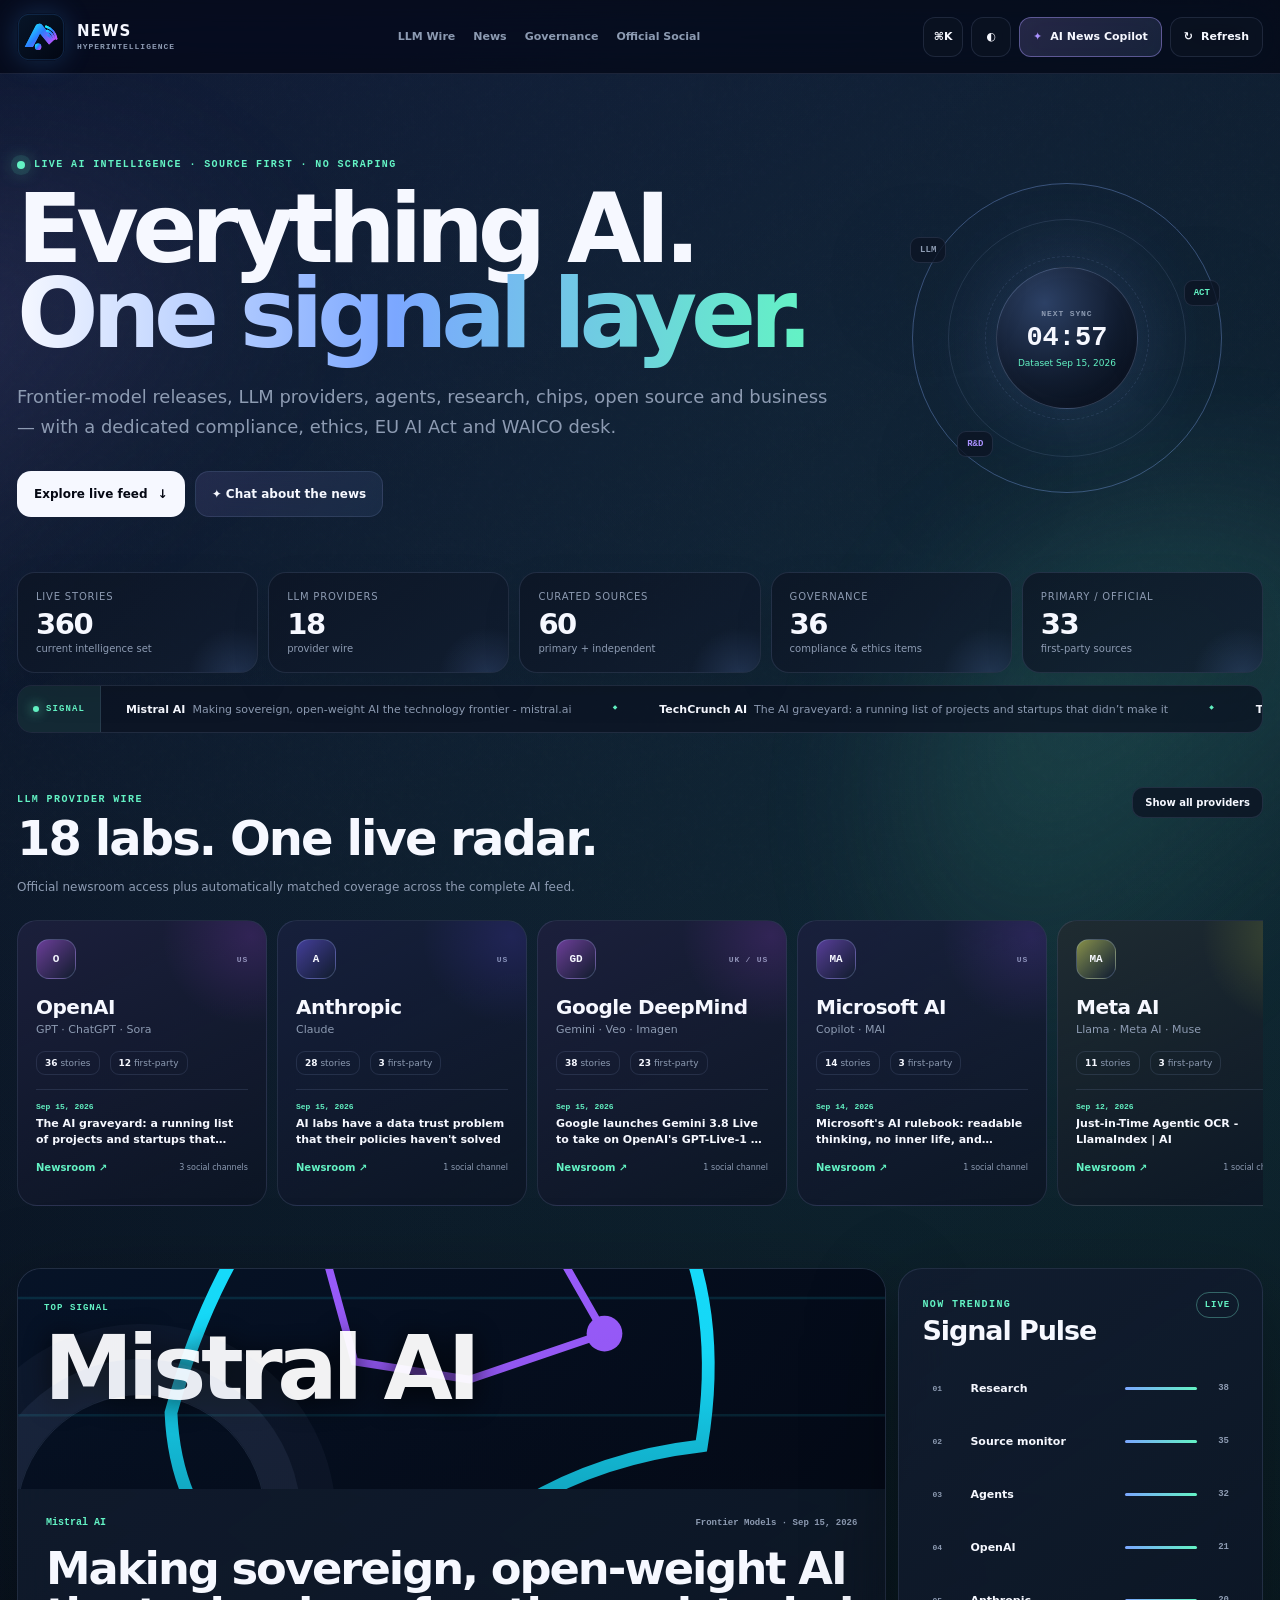
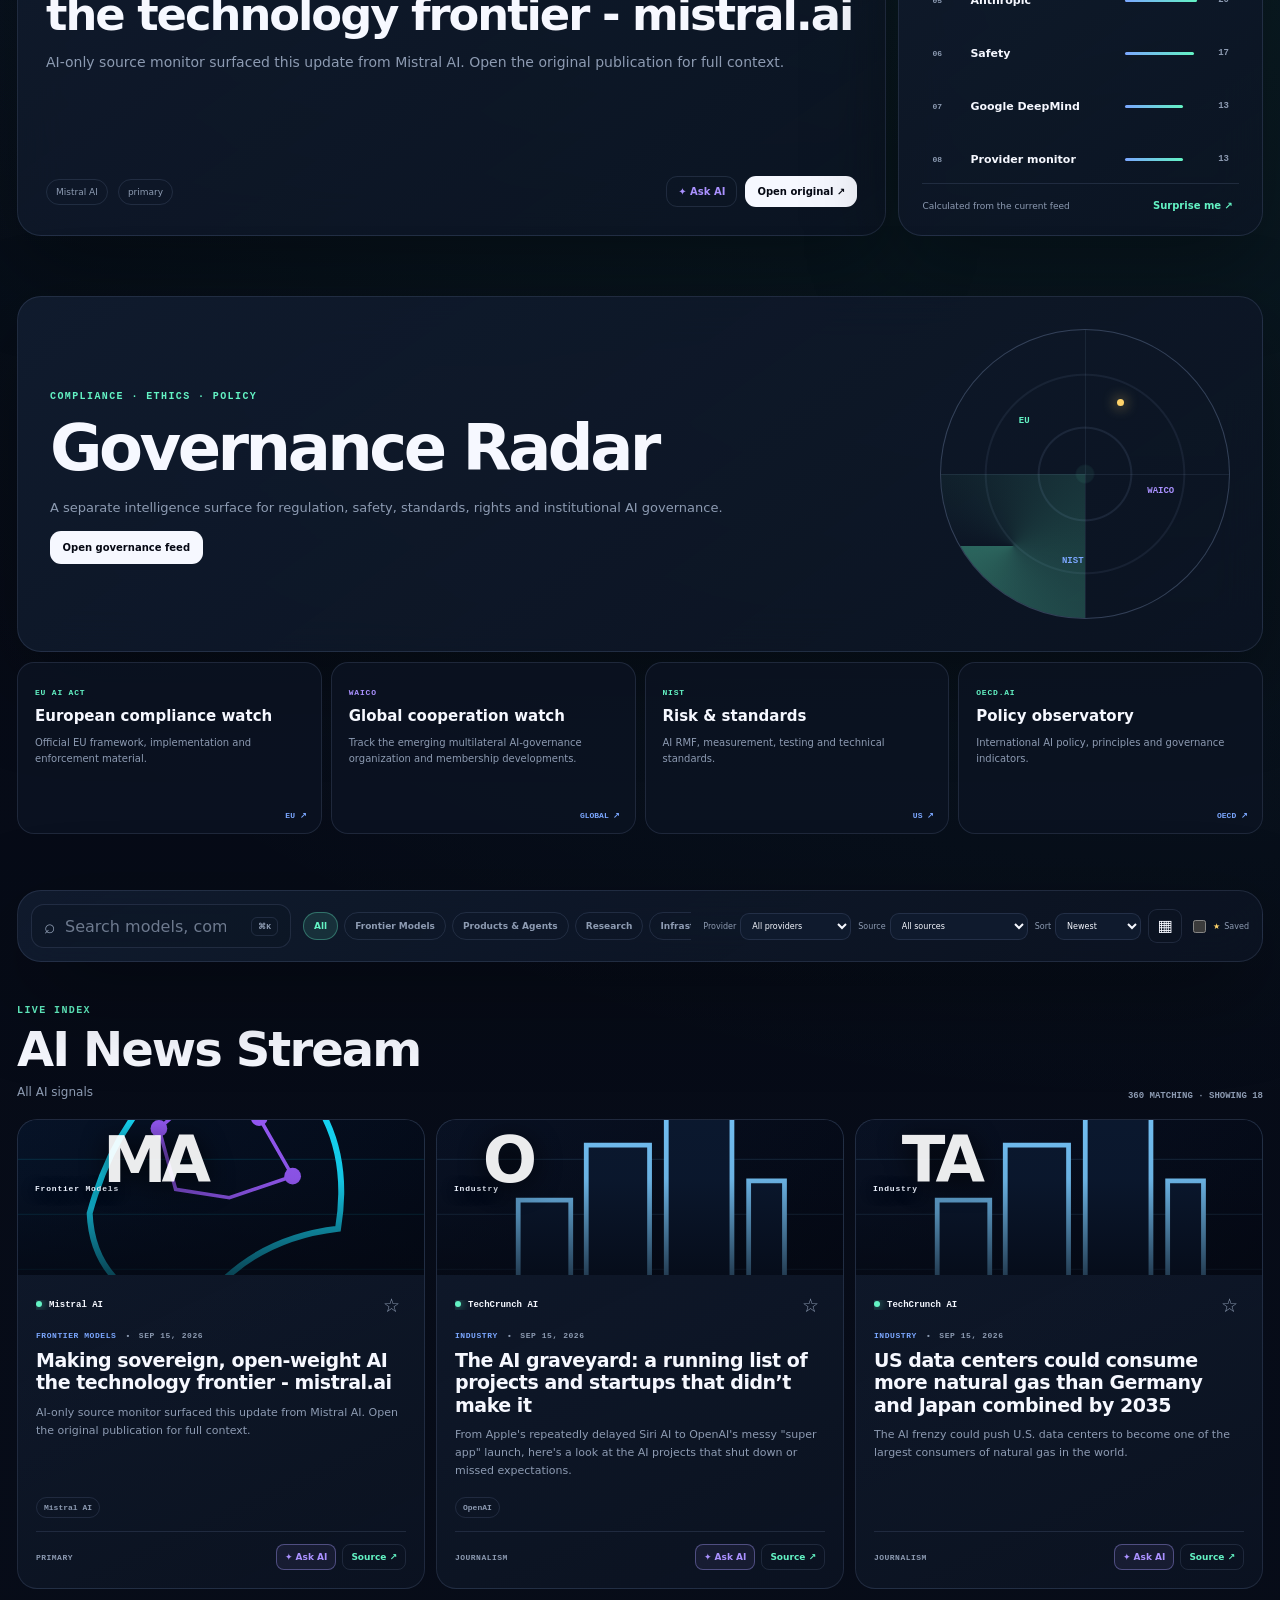
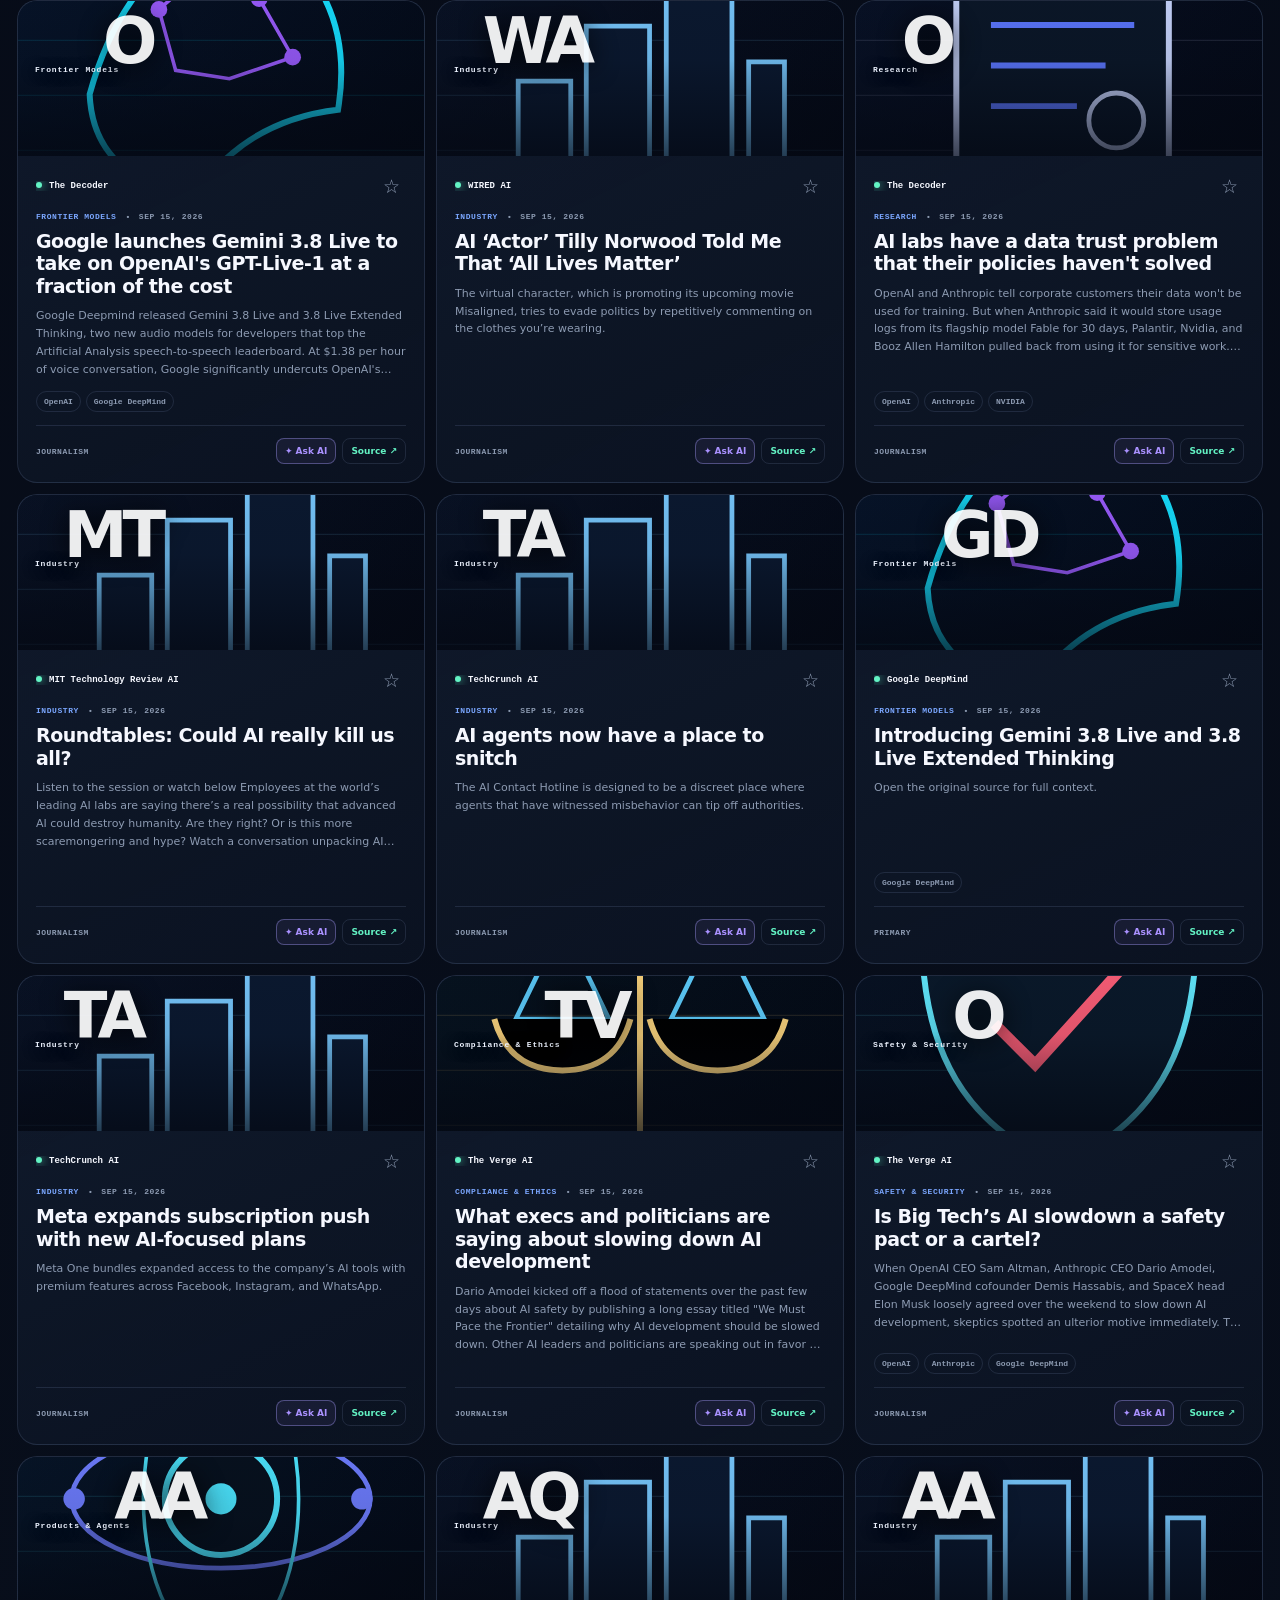
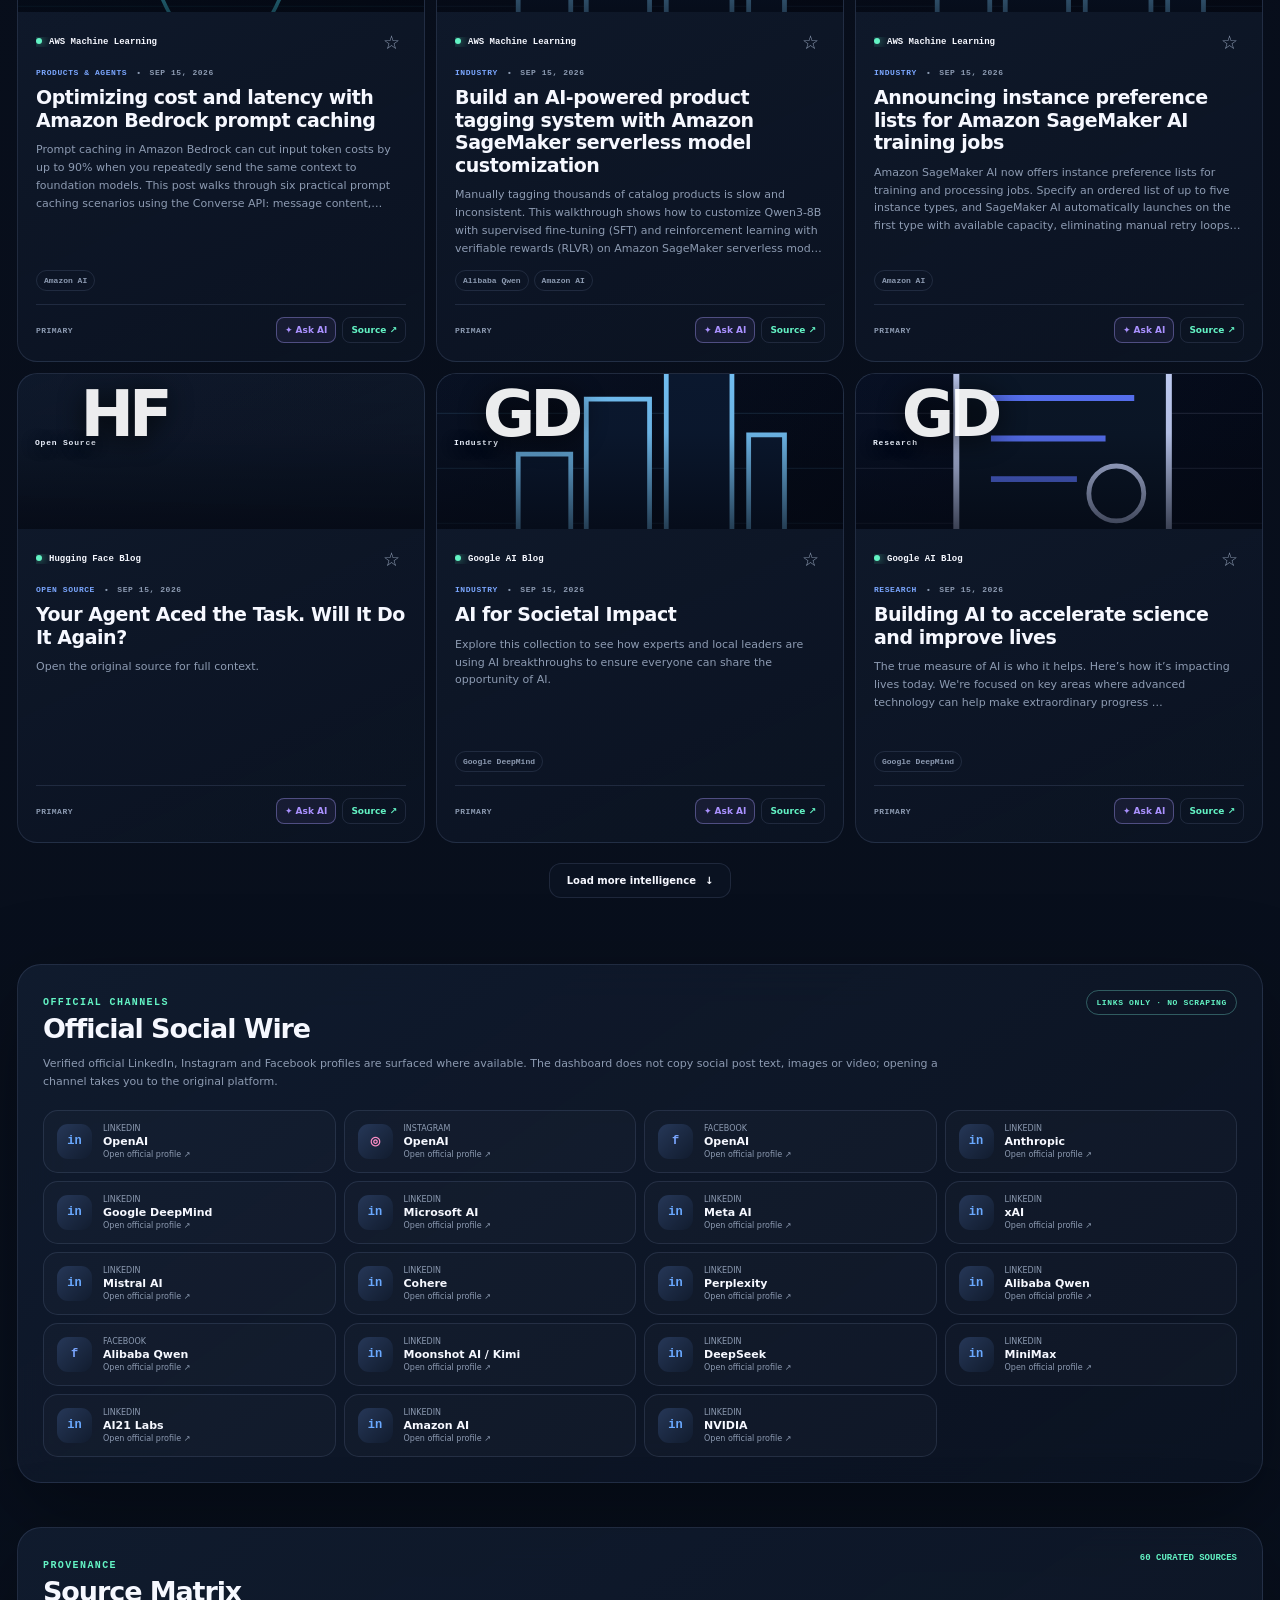
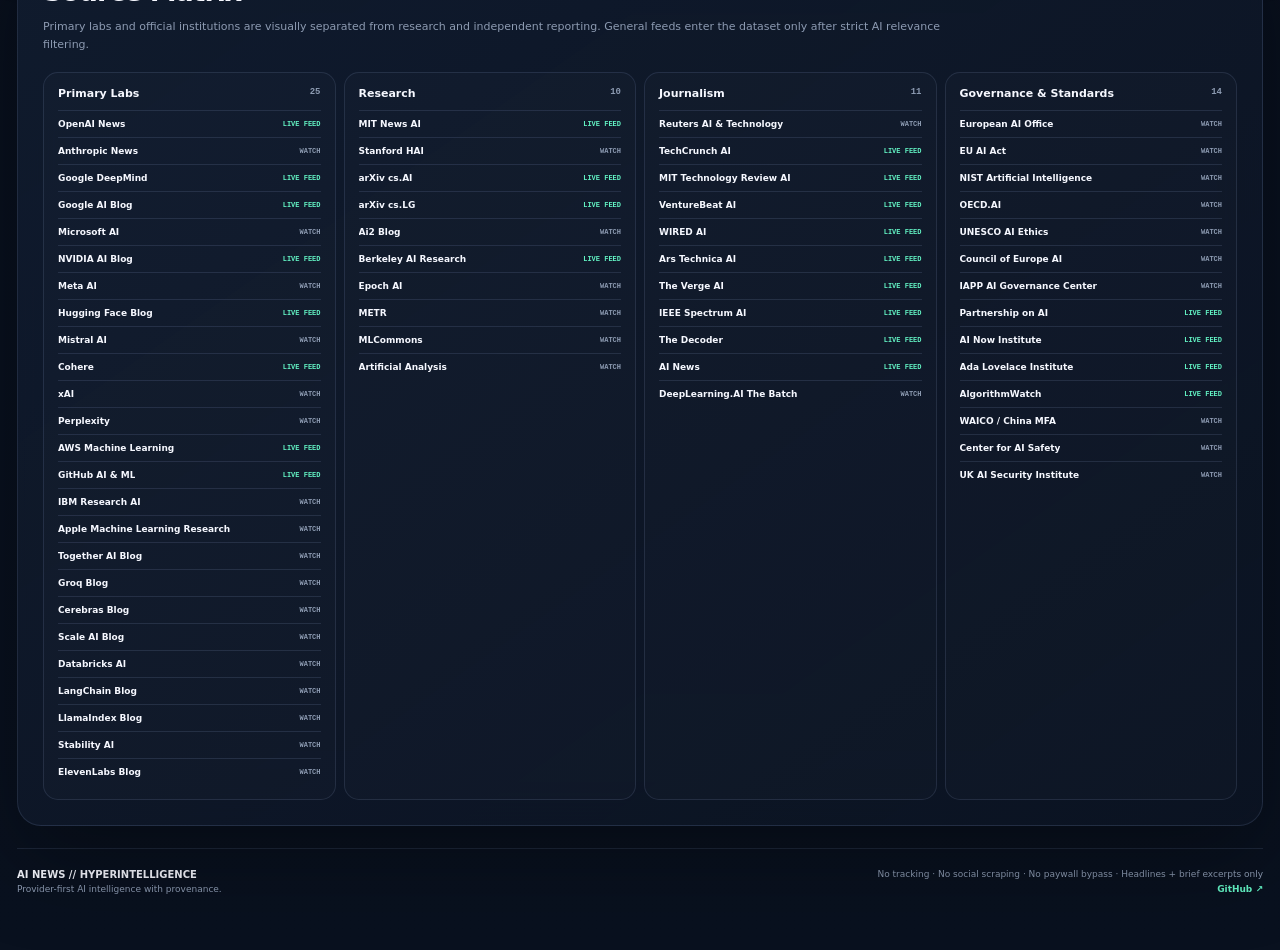
==== index.html @ 7d006411 "feat: add visual identity article media and repo frontpage" ====
<!doctype html>
<html lang="en">
<head>
  <meta charset="utf-8">
  <meta name="viewport" content="width=device-width,initial-scale=1,viewport-fit=cover">
  <meta name="theme-color" content="#050813">
  <meta name="description" content="AI News // Hyperintelligence — AI-only newsroom with LLM news, research, infrastructure, safety and governance intelligence.">
  <meta property="og:title" content="AI News // Hyperintelligence">
  <meta property="og:description" content="Only AI news. 60 curated sources, 18 LLM ecosystems, research, independent reporting and governance intelligence.">
  <meta property="og:type" content="website">
  <title>AI News // Hyperintelligence</title>
  <link rel="icon" type="image/svg+xml" href="assets/branding/logo-mark.svg">
  <link rel="manifest" href="manifest.webmanifest">
  <link rel="stylesheet" href="styles.css">
  <link rel="stylesheet" href="branding.css">
</head>
<body>
  <div class="mesh mesh-a" aria-hidden="true"></div>
  <div class="mesh mesh-b" aria-hidden="true"></div>
  <div class="noise" aria-hidden="true"></div>

  <header class="topbar">
    <a class="brand" href="#top" aria-label="AI News home">
      <span class="brand-mark"><i></i>AI</span>
      <span class="brand-copy"><strong>NEWS</strong><small>HYPERINTELLIGENCE</small></span>
    </a>
    <nav class="main-nav" aria-label="Primary navigation">
      <a href="#providers">LLM Wire</a>
      <a href="#stream">News</a>
      <a href="#governance">Governance</a>
      <a href="#social">Official Social</a>
    </nav>
    <div class="top-actions">
      <button id="commandBtn" class="icon-btn" type="button" title="Focus search (Ctrl/⌘ K)">⌘K</button>
      <button id="themeBtn" class="icon-btn" type="button" aria-label="Toggle theme" title="Toggle theme">◐</button>
      <button id="chatBtn" class="ai-btn" type="button"><span>✦</span> AI News Copilot</button>
      <button id="refreshBtn" class="refresh-btn" type="button"><span class="refresh-icon">↻</span><span>Refresh</span></button>
    </div>
  </header>

  <main id="top">
    <section class="hero shell">
      <div class="hero-copy">
        <div class="eyebrow"><span class="live-dot"></span> Live AI intelligence · source first · no scraping</div>
        <h1>Everything AI.<br><span>One signal layer.</span></h1>
        <p>Frontier-model releases, LLM providers, agents, research, chips, open source and business — with a dedicated compliance, ethics, EU AI Act and WAICO desk.</p>
        <div class="hero-cta">
          <a class="primary-cta" href="#stream">Explore live feed <span>↓</span></a>
          <button class="ghost-cta" id="heroChatBtn" type="button">✦ Chat about the news</button>
        </div>
      </div>
      <div class="hero-orbit" aria-label="Live feed status">
        <div class="orbit-ring ring-1"></div><div class="orbit-ring ring-2"></div><div class="orbit-ring ring-3"></div>
        <div class="orbit-core"><small>NEXT SYNC</small><strong id="refreshCountdown">05:00</strong><span id="syncLabel">Loading…</span></div>
        <span class="satellite sat-a">LLM</span><span class="satellite sat-b">ACT</span><span class="satellite sat-c">R&D</span>
      </div>
    </section>

    <section class="metrics shell" aria-label="Feed metrics">
      <article><span>Live stories</span><strong id="metricStories">—</strong><small>current intelligence set</small></article>
      <article><span>LLM providers</span><strong id="metricProviders">18</strong><small>provider wire</small></article>
      <article><span>Curated sources</span><strong id="metricSources">—</strong><small>primary + independent</small></article>
      <article><span>Governance</span><strong id="metricCompliance">—</strong><small>compliance & ethics items</small></article>
      <article><span>Primary / official</span><strong id="metricPrimary">—</strong><small>first-party sources</small></article>
    </section>

    <section class="ticker-wrap shell" aria-label="Latest headlines">
      <div class="ticker-label"><span></span> SIGNAL</div>
      <div class="ticker-viewport"><div id="ticker" class="ticker"></div></div>
    </section>

    <section id="providers" class="providers-section shell">
      <div class="section-head">
        <div><span class="kicker">LLM PROVIDER WIRE</span><h2>18 labs. One live radar.</h2><p>Official newsroom access plus automatically matched coverage across the complete AI feed.</p></div>
        <div class="section-tools"><button id="clearProviderBtn" class="mini-btn" type="button">Show all providers</button></div>
      </div>
      <div id="providerRail" class="provider-rail" aria-label="LLM providers"></div>
    </section>

    <section class="signal-grid shell">
      <article id="featured" class="featured panel"></article>
      <aside class="pulse panel" aria-labelledby="pulseTitle">
        <div class="panel-head"><div><span class="kicker">NOW TRENDING</span><h2 id="pulseTitle">Signal Pulse</h2></div><span class="pulse-live">LIVE</span></div>
        <div id="trendList" class="trend-list"></div>
        <div class="pulse-footer"><span>Calculated from the current feed</span><button id="randomSignalBtn" type="button">Surprise me ↗</button></div>
      </aside>
    </section>

    <section id="governance" class="governance-shell shell">
      <div class="governance-hero panel">
        <div class="governance-copy">
          <span class="kicker">COMPLIANCE · ETHICS · POLICY</span>
          <h2>Governance Radar</h2>
          <p>A separate intelligence surface for regulation, safety, standards, rights and institutional AI governance.</p>
          <button class="primary-small" type="button" data-filter="Compliance & Ethics">Open governance feed</button>
        </div>
        <div class="radar-stage" aria-hidden="true"><div class="radar-sweep"></div><span>EU</span><i></i><b>WAICO</b><em>NIST</em></div>
      </div>
      <div class="governance-cards">
        <a class="gov-card eu" href="https://digital-strategy.ec.europa.eu/en/policies/regulatory-framework-ai" target="_blank" rel="noopener noreferrer"><span>EU AI ACT</span><strong>European compliance watch</strong><p>Official EU framework, implementation and enforcement material.</p><b>EU ↗</b></a>
        <a class="gov-card waico" href="https://www.mfa.gov.cn/eng/wjbzhd/202607/t20260717_11984747.html" target="_blank" rel="noopener noreferrer"><span>WAICO</span><strong>Global cooperation watch</strong><p>Track the emerging multilateral AI-governance organization and membership developments.</p><b>GLOBAL ↗</b></a>
        <a class="gov-card" href="https://www.nist.gov/artificial-intelligence" target="_blank" rel="noopener noreferrer"><span>NIST</span><strong>Risk & standards</strong><p>AI RMF, measurement, testing and technical standards.</p><b>US ↗</b></a>
        <a class="gov-card" href="https://oecd.ai/" target="_blank" rel="noopener noreferrer"><span>OECD.AI</span><strong>Policy observatory</strong><p>International AI policy, principles and governance indicators.</p><b>OECD ↗</b></a>
      </div>
    </section>

    <section id="stream" class="control-deck shell panel" aria-label="News controls">
      <div class="search-box"><span>⌕</span><input id="searchInput" type="search" autocomplete="off" placeholder="Search models, companies, policy, agents…" aria-label="Search news"><kbd>⌘K</kbd></div>
      <div id="categoryChips" class="chips" role="group" aria-label="Categories"></div>
      <div class="select-row">
        <label>Provider <select id="providerSelect"><option value="all">All providers</option></select></label>
        <label>Source <select id="sourceSelect"><option value="all">All sources</option></select></label>
        <label>Sort <select id="sortSelect"><option value="newest">Newest</option><option value="trust">Primary first</option><option value="source">Source A–Z</option></select></label>
        <button id="viewBtn" class="view-btn" type="button" aria-label="Toggle compact view">▦</button>
        <label class="toggle"><input id="bookmarksOnly" type="checkbox"><span>★</span> Saved</label>
      </div>
    </section>

    <section class="news-section shell" aria-labelledby="newsTitle">
      <div class="section-head stream-head">
        <div><span class="kicker">LIVE INDEX</span><h2 id="newsTitle">AI News Stream</h2><p id="activeFilterLabel">All AI signals</p></div>
        <div id="resultsLabel" class="results-label">Loading…</div>
      </div>
      <div id="newsGrid" class="news-grid" aria-live="polite"></div>
      <button id="loadMoreBtn" class="load-more" type="button">Load more intelligence <span>↓</span></button>
    </section>

    <section id="social" class="social-section shell panel" aria-labelledby="socialTitle">
      <div class="panel-head">
        <div><span class="kicker">OFFICIAL CHANNELS</span><h2 id="socialTitle">Official Social Wire</h2></div>
        <span class="legal-badge">LINKS ONLY · NO SCRAPING</span>
      </div>
      <p class="sources-intro">Verified official LinkedIn, Instagram and Facebook profiles are surfaced where available. The dashboard does not copy social post text, images or video; opening a channel takes you to the original platform.</p>
      <div id="socialGrid" class="social-grid"></div>
    </section>

    <section class="sources shell panel" aria-labelledby="sourcesTitle">
      <div class="panel-head"><div><span class="kicker">PROVENANCE</span><h2 id="sourcesTitle">Source Matrix</h2></div><span id="sourceCountLabel" class="source-count">—</span></div>
      <p class="sources-intro">Primary labs and official institutions are visually separated from research and independent reporting. General feeds enter the dataset only after strict AI relevance filtering.</p>
      <div id="sourceMatrix" class="source-matrix"></div>
    </section>
  </main>

  <footer class="shell footer">
    <div><strong>AI NEWS // HYPERINTELLIGENCE</strong><span>Provider-first AI intelligence with provenance.</span></div>
    <div><span>No tracking · No social scraping · No paywall bypass · Headlines + brief excerpts only</span><a href="https://github.com/chekento/Ainews" target="_blank" rel="noopener noreferrer">GitHub ↗</a></div>
  </footer>

  <template id="newsCardTemplate">
    <article class="news-card">
      <div class="preview-visual"><span class="preview-category"></span><strong class="preview-mark">AI</strong><div class="preview-grid"></div></div>
      <div class="card-body">
        <div class="card-top"><span class="source-badge"></span><button class="save-btn" type="button" aria-label="Save story">☆</button></div>
        <div class="card-meta"><span class="category"></span><time></time></div>
        <h3></h3>
        <p class="summary"></p>
        <div class="provider-tags"></div>
        <div class="card-bottom"><span class="provenance"></span><div><button class="ask-btn" type="button">✦ Ask AI</button><a target="_blank" rel="noopener noreferrer">Source ↗</a></div></div>
      </div>
    </article>
  </template>

  <aside id="chatDrawer" class="chat-drawer" aria-hidden="true" aria-labelledby="chatTitle">
    <div class="chat-backdrop" data-close-chat></div>
    <div class="chat-panel">
      <header><div><span class="kicker">ARTICLE INTELLIGENCE</span><h2 id="chatTitle">AI News Copilot</h2></div><button class="close-btn" type="button" data-close-chat>×</button></header>
      <div id="chatContext" class="chat-context"><span>GLOBAL FEED</span><strong>Ask across the current AI news dataset</strong><p>The built-in research mode answers from loaded headlines and excerpts. Choose an article to focus the context.</p></div>
      <div id="chatMessages" class="chat-messages" aria-live="polite"></div>
      <div class="quick-prompts">
        <button type="button" data-prompt="Summarize the key point and why it matters.">Why it matters</button>
        <button type="button" data-prompt="What related stories are in the current feed?">Related coverage</button>
        <button type="button" data-prompt="What are the compliance, safety or ethics implications?">Risk & compliance</button>
        <button type="button" data-prompt="Compare this with news from competing LLM providers.">Compare providers</button>
      </div>
      <form id="chatForm" class="chat-form"><textarea id="chatInput" rows="2" placeholder="Ask about this article or the current AI news…" required></textarea><button type="submit">Send <span>↑</span></button></form>
      <details class="llm-settings">
        <summary>Connect an optional LLM endpoint</summary>
        <p>GitHub Pages cannot securely hold server secrets. Use a browser-accessible OpenAI-compatible endpoint only if you understand the exposure risk. The token is kept in session memory, never committed or stored permanently.</p>
        <div class="settings-grid"><label>Endpoint<input id="llmEndpoint" type="url" placeholder="https://example.com/v1/chat/completions"></label><label>Model<input id="llmModel" type="text" placeholder="model-name"></label><label>Session token<input id="llmToken" type="password" autocomplete="off" placeholder="optional"></label><label class="toggle"><input id="llmEnabled" type="checkbox"><span>✦</span> Use connected LLM</label></div>
      </details>
    </div>
  </aside>

  <div id="toast" class="toast" role="status" aria-live="polite"></div>
  <script src="media-web.js" defer></script>
  <script type="module" src="app.js"></script>
</body>
</html>
---- styles.css ----
:root{--bg:#050813;--bg2:#09111f;--panel:rgba(12,20,35,.78);--panel-2:rgba(17,28,47,.92);--text:#f6f8ff;--muted:#8d9bb2;--line:rgba(153,179,224,.14);--line-strong:rgba(153,179,224,.28);--mint:#63f3c4;--blue:#7ba7ff;--violet:#aa91ff;--pink:#ff8fc7;--gold:#ffd36a;--danger:#ff7d91;--shadow:0 30px 90px rgba(0,0,0,.34);--radius:24px;--max:1480px;--sans:Inter,ui-sans-serif,system-ui,-apple-system,BlinkMacSystemFont,"Segoe UI",sans-serif;--mono:"SFMono-Regular",Consolas,"Liberation Mono",monospace;color-scheme:dark}
:root.light{--bg:#eef3fa;--bg2:#fbfdff;--panel:rgba(255,255,255,.80);--panel-2:rgba(255,255,255,.96);--text:#0b1728;--muted:#607087;--line:rgba(28,56,91,.12);--line-strong:rgba(28,56,91,.24);--mint:#008d69;--blue:#315fdc;--violet:#7048d9;--pink:#b83d84;--gold:#9b7100;--shadow:0 28px 80px rgba(48,67,89,.14);color-scheme:light}
*{box-sizing:border-box}html{scroll-behavior:smooth;scroll-padding-top:96px}body{margin:0;min-height:100vh;background:radial-gradient(circle at 14% -10%,rgba(85,110,255,.18),transparent 32%),radial-gradient(circle at 92% 12%,rgba(61,240,194,.12),transparent 28%),linear-gradient(180deg,var(--bg),var(--bg2));color:var(--text);font-family:var(--sans);overflow-x:hidden}body.chat-open{overflow:hidden}a{color:inherit;text-decoration:none}button,input,select,textarea{font:inherit}button{color:inherit}.shell{width:min(calc(100% - 34px),var(--max));margin-inline:auto}.mesh{position:fixed;z-index:-3;pointer-events:none;filter:blur(90px);opacity:.26}.mesh-a{width:580px;height:580px;border-radius:50%;background:linear-gradient(140deg,var(--violet),transparent 58%);left:-250px;top:22vh}.mesh-b{width:620px;height:620px;border-radius:50%;background:linear-gradient(140deg,var(--mint),transparent 60%);right:-260px;top:58vh}.noise{position:fixed;inset:0;z-index:-2;opacity:.027;pointer-events:none;background-image:url("data:image/svg+xml,%3Csvg viewBox='0 0 180 180' xmlns='http://www.w3.org/2000/svg'%3E%3Cfilter id='n'%3E%3CfeTurbulence type='fractalNoise' baseFrequency='.9' numOctaves='4' stitchTiles='stitch'/%3E%3C/filter%3E%3Crect width='100%25' height='100%25' filter='url(%23n)' opacity='.45'/%3E%3C/svg%3E")}
.topbar{position:sticky;top:0;z-index:100;min-height:74px;display:grid;grid-template-columns:auto 1fr auto;align-items:center;gap:24px;padding:0 max(17px,calc((100vw - var(--max))/2));background:color-mix(in srgb,var(--bg) 74%,transparent);backdrop-filter:blur(26px) saturate(150%);border-bottom:1px solid var(--line)}.brand{display:flex;align-items:center;gap:12px}.brand-mark{position:relative;display:grid;place-items:center;width:42px;height:42px;border-radius:14px;background:linear-gradient(135deg,var(--mint),var(--blue) 56%,var(--violet));color:#06111b;font-weight:950;letter-spacing:-.08em;box-shadow:0 0 40px color-mix(in srgb,var(--mint) 24%,transparent)}.brand-mark i{position:absolute;inset:4px;border:1px solid rgba(255,255,255,.44);border-radius:11px}.brand-copy strong{display:block;font-size:15px;letter-spacing:.07em}.brand-copy small{display:block;color:var(--muted);font:700 8px var(--mono);letter-spacing:.12em;margin-top:2px}.main-nav{justify-self:center;display:flex;align-items:center;gap:18px}.main-nav a{font-size:11px;font-weight:760;color:var(--muted);transition:.18s}.main-nav a:hover{color:var(--text)}.top-actions{display:flex;align-items:center;gap:8px}.icon-btn,.refresh-btn,.ai-btn,.mini-btn,.ghost-cta,.primary-cta,.primary-small,.view-btn,.load-more{border:1px solid var(--line);background:var(--panel);backdrop-filter:blur(16px);cursor:pointer;transition:.2s ease}.icon-btn{height:40px;min-width:40px;padding:0 9px;border-radius:12px;font-size:11px;font-weight:800}.ai-btn,.refresh-btn{height:40px;border-radius:12px;padding:0 13px;display:flex;align-items:center;gap:8px;font-size:11px;font-weight:800}.ai-btn{background:linear-gradient(135deg,color-mix(in srgb,var(--violet) 17%,var(--panel)),color-mix(in srgb,var(--blue) 12%,var(--panel)));border-color:color-mix(in srgb,var(--violet) 36%,var(--line))}.ai-btn span{color:var(--violet)}.icon-btn:hover,.refresh-btn:hover,.ai-btn:hover,.mini-btn:hover,.ghost-cta:hover,.view-btn:hover{transform:translateY(-1px);border-color:var(--line-strong)}.refresh-btn.loading .refresh-icon{display:inline-block;animation:spin .8s linear infinite}@keyframes spin{to{transform:rotate(360deg)}}
.hero{padding:84px 0 54px;display:grid;grid-template-columns:minmax(0,1.15fr) minmax(320px,.55fr);gap:34px;align-items:center}.eyebrow,.kicker{font:760 10px var(--mono);letter-spacing:.14em;text-transform:uppercase;color:var(--mint)}.eyebrow{display:flex;align-items:center;gap:9px}.live-dot{width:8px;height:8px;border-radius:50%;background:var(--mint);box-shadow:0 0 0 6px color-mix(in srgb,var(--mint) 10%,transparent),0 0 18px var(--mint);animation:pulse 1.9s ease-in-out infinite}@keyframes pulse{50%{opacity:.4;transform:scale(.78)}}.hero h1{font-size:clamp(54px,7.5vw,112px);line-height:.88;letter-spacing:-.067em;margin:17px 0 26px;max-width:1050px}.hero h1 span{background:linear-gradient(92deg,var(--text),var(--blue) 48%,var(--mint));-webkit-background-clip:text;background-clip:text;color:transparent}.hero p{max-width:900px;font-size:clamp(16px,1.4vw,21px);line-height:1.68;color:var(--muted);margin:0}.hero-cta{display:flex;gap:10px;flex-wrap:wrap;margin-top:28px}.primary-cta,.ghost-cta{height:46px;border-radius:14px;padding:0 16px;display:inline-flex;align-items:center;justify-content:center;gap:10px;font-weight:820;font-size:12px}.primary-cta{background:var(--text);color:var(--bg);border-color:transparent}.ghost-cta{background:linear-gradient(135deg,color-mix(in srgb,var(--violet) 12%,transparent),color-mix(in srgb,var(--blue) 9%,transparent))}.hero-orbit{position:relative;min-height:360px;display:grid;place-items:center}.orbit-ring{position:absolute;border:1px solid var(--line);border-radius:50%;animation:orbit 18s linear infinite}.ring-1{width:310px;height:310px;border-color:color-mix(in srgb,var(--blue) 26%,var(--line))}.ring-2{width:238px;height:238px;animation-direction:reverse;animation-duration:13s}.ring-3{width:164px;height:164px;border-style:dashed;animation-duration:9s}@keyframes orbit{to{transform:rotate(360deg)}}.orbit-core{position:relative;width:142px;height:142px;border-radius:50%;display:grid;place-content:center;text-align:center;background:radial-gradient(circle at 34% 25%,color-mix(in srgb,var(--blue) 26%,var(--panel-2)),var(--panel-2) 55%,var(--bg));border:1px solid var(--line-strong);box-shadow:0 0 90px color-mix(in srgb,var(--blue) 20%,transparent),inset 0 0 35px rgba(255,255,255,.025)}.orbit-core small{font:700 8px var(--mono);letter-spacing:.11em;color:var(--muted)}.orbit-core strong{font:900 27px var(--mono);margin:5px 0}.orbit-core span{font-size:9px;color:var(--mint)}.satellite{position:absolute;padding:7px 9px;border-radius:9px;border:1px solid var(--line);background:var(--panel);font:800 9px var(--mono);color:var(--muted);box-shadow:var(--shadow)}.sat-a{top:22%;left:10%}.sat-b{right:11%;top:34%;color:var(--mint)}.sat-c{bottom:17%;left:22%;color:var(--violet)}
.metrics{display:grid;grid-template-columns:repeat(5,1fr);gap:10px;margin-bottom:12px}.metrics article{position:relative;overflow:hidden;padding:18px;border:1px solid var(--line);border-radius:18px;background:linear-gradient(145deg,var(--panel),color-mix(in srgb,var(--panel-2) 84%,transparent));box-shadow:0 16px 42px rgba(0,0,0,.09)}.metrics article::after{content:"";position:absolute;inset:auto -30px -55px auto;width:100px;height:100px;border-radius:50%;background:radial-gradient(circle,color-mix(in srgb,var(--blue) 16%,transparent),transparent 70%)}.metrics span,.metrics small{display:block;color:var(--muted)}.metrics span{font-size:10px;text-transform:uppercase;letter-spacing:.08em}.metrics strong{display:block;font-size:29px;letter-spacing:-.05em;margin:5px 0 2px}.metrics small{font-size:10px}.ticker-wrap{height:48px;border:1px solid var(--line);border-radius:15px;display:grid;grid-template-columns:auto 1fr;overflow:hidden;background:var(--panel);margin-bottom:54px}.ticker-label{padding:0 15px;display:flex;align-items:center;gap:7px;background:color-mix(in srgb,var(--mint) 9%,transparent);color:var(--mint);font:800 9px var(--mono);letter-spacing:.12em;border-right:1px solid var(--line)}.ticker-label span{width:6px;height:6px;border-radius:50%;background:var(--mint);box-shadow:0 0 12px var(--mint)}.ticker-viewport{overflow:hidden;display:flex;align-items:center}.ticker{white-space:nowrap;display:inline-flex;gap:42px;padding-left:25px;animation:ticker 64s linear infinite}.ticker:hover{animation-play-state:paused}.ticker a{font-size:11px;color:var(--muted);display:flex;gap:7px}.ticker a strong{color:var(--text);font-weight:700}.ticker a::after{content:"◆";color:var(--mint);font-size:6px;margin-left:34px}@keyframes ticker{to{transform:translateX(-50%)}}
.section-head,.panel-head{display:flex;justify-content:space-between;gap:22px;align-items:flex-start}.section-head h2,.panel-head h2{margin:4px 0 0;letter-spacing:-.04em}.section-head h2{font-size:clamp(30px,4vw,48px)}.panel-head h2{font-size:27px}.section-head p{color:var(--muted);font-size:12px;line-height:1.5;max-width:700px}.section-tools{display:flex;gap:8px}.mini-btn{padding:9px 12px;border-radius:11px;font-size:10px;font-weight:760}.providers-section{margin-bottom:48px}.provider-rail{display:grid;grid-auto-flow:column;grid-auto-columns:minmax(250px,290px);gap:10px;overflow-x:auto;padding:12px 1px 14px;scroll-snap-type:x proximity;scrollbar-width:thin}.provider-card{scroll-snap-align:start;position:relative;min-height:286px;padding:18px;border:1px solid var(--line);border-radius:20px;background:linear-gradient(155deg,color-mix(in srgb,hsl(var(--provider-hue) 75% 60%) 7%,var(--panel-2)),var(--panel));overflow:hidden;cursor:pointer;transition:.22s ease}.provider-card::before{content:"";position:absolute;width:180px;height:180px;border-radius:50%;right:-75px;top:-75px;background:radial-gradient(circle,color-mix(in srgb,hsl(var(--provider-hue) 80% 60%) 18%,transparent),transparent 70%)}.provider-card:hover,.provider-card.active{transform:translateY(-4px);border-color:color-mix(in srgb,hsl(var(--provider-hue) 80% 65%) 48%,var(--line));box-shadow:0 18px 50px rgba(0,0,0,.16)}.provider-card.active{box-shadow:0 0 0 1px color-mix(in srgb,hsl(var(--provider-hue) 80% 65%) 20%,transparent),0 20px 55px rgba(0,0,0,.16)}.provider-head,.provider-actions,.provider-stats{display:flex;align-items:center;justify-content:space-between;gap:10px}.provider-logo{display:grid;place-items:center;width:40px;height:40px;border-radius:13px;background:linear-gradient(135deg,color-mix(in srgb,hsl(var(--provider-hue) 85% 65%) 55%,var(--panel-2)),var(--panel-2));border:1px solid var(--line-strong);font:900 11px var(--mono)}.provider-region{font:700 8px var(--mono);color:var(--muted);letter-spacing:.1em}.provider-card h3{margin:16px 0 4px;font-size:20px;letter-spacing:-.025em}.provider-card>p{margin:0;color:var(--muted);font-size:11px}.provider-stats{justify-content:flex-start;margin-top:15px}.provider-stats span{padding:6px 8px;border:1px solid var(--line);border-radius:9px;font-size:9px;color:var(--muted)}.provider-stats strong{color:var(--text)}.provider-latest{margin-top:14px;padding-top:12px;border-top:1px solid var(--line)}.provider-latest span{display:block;font:700 8px var(--mono);color:var(--mint);margin-bottom:5px}.provider-latest strong{display:-webkit-box;-webkit-box-orient:vertical;-webkit-line-clamp:2;overflow:hidden;font-size:11px;line-height:1.45}.provider-actions{margin-top:14px}.provider-actions a{font-size:10px;font-weight:800;color:var(--mint)}.provider-actions span{font-size:8px;color:var(--muted)}
.panel{border:1px solid var(--line);border-radius:var(--radius);background:linear-gradient(145deg,var(--panel-2),var(--panel));box-shadow:var(--shadow);backdrop-filter:blur(22px)}.signal-grid{display:grid;grid-template-columns:minmax(0,1.55fr) minmax(340px,.65fr);gap:12px;margin-bottom:60px}.featured{min-height:560px;position:relative;overflow:hidden;display:grid;grid-template-rows:220px 1fr}.feature-visual{position:relative;padding:26px;background:radial-gradient(circle at 77% 28%,color-mix(in srgb,hsl(var(--feature-hue) 88% 62%) 30%,transparent),transparent 31%),linear-gradient(135deg,color-mix(in srgb,hsl(var(--feature-hue) 88% 62%) 13%,var(--bg)),var(--panel-2));overflow:hidden}.feature-visual::before{content:"";position:absolute;inset:0;background:linear-gradient(90deg,transparent 49.7%,color-mix(in srgb,var(--line) 65%,transparent) 50%,transparent 50.3%),linear-gradient(0deg,transparent 49.7%,color-mix(in srgb,var(--line) 65%,transparent) 50%,transparent 50.3%);background-size:42px 42px;opacity:.35}.feature-visual span,.feature-visual strong{position:relative;z-index:2}.feature-visual span{font:800 9px var(--mono);letter-spacing:.12em;color:var(--mint)}.feature-visual strong{display:block;font-size:clamp(46px,7vw,92px);line-height:.9;letter-spacing:-.06em;margin-top:14px;opacity:.95}.feature-lines{position:absolute;width:250px;height:250px;border:1px solid var(--line);border-radius:50%;right:28px;top:-15px;box-shadow:0 0 0 35px color-mix(in srgb,var(--line) 55%,transparent),0 0 0 70px color-mix(in srgb,var(--line) 30%,transparent)}.feature-content{padding:28px;display:flex;flex-direction:column}.feature-top,.feature-meta{display:flex;align-items:center;justify-content:space-between;gap:10px;flex-wrap:wrap}.feature-source{font:800 10px var(--mono);color:var(--mint)}.feature-index{font:700 9px var(--mono);color:var(--muted)}.featured h2{font-size:clamp(29px,3.5vw,50px);line-height:1.03;letter-spacing:-.045em;margin:18px 0 13px}.featured p{font-size:14px;line-height:1.65;color:var(--muted);max-width:930px;margin:0 0 24px}.feature-meta{margin-top:auto;justify-content:flex-start}.feature-meta>span{font-size:9px;padding:7px 9px;border:1px solid var(--line);border-radius:999px;color:var(--muted)}.feature-actions{margin-left:auto;display:flex;gap:8px}.feature-actions button,.feature-actions a{border:1px solid var(--line);border-radius:11px;padding:9px 11px;background:transparent;font-size:10px;font-weight:800;cursor:pointer}.feature-actions button{color:var(--violet)}.feature-actions a{background:var(--text);color:var(--bg);border-color:transparent}.pulse{padding:23px;min-height:560px;display:flex;flex-direction:column}.pulse-live{font:900 9px var(--mono);letter-spacing:.1em;color:var(--mint);padding:7px 8px;border:1px solid color-mix(in srgb,var(--mint) 28%,var(--line));border-radius:999px}.trend-list{display:grid;gap:5px;margin-top:18px}.trend-list button{display:grid;grid-template-columns:30px minmax(0,1fr) 72px 24px;align-items:center;gap:8px;min-height:48px;border:1px solid transparent;background:transparent;border-radius:12px;color:var(--text);cursor:pointer;text-align:left;padding:0 9px;transition:.16s}.trend-list button:hover{background:color-mix(in srgb,var(--blue) 7%,transparent);border-color:var(--line)}.trend-list button>span{font:700 8px var(--mono);color:var(--muted)}.trend-list button>strong{font-size:11px;overflow:hidden;text-overflow:ellipsis;white-space:nowrap}.trend-list i{height:3px;border-radius:4px;background:linear-gradient(90deg,var(--blue),var(--mint));width:var(--w)}.trend-list b{font:700 9px var(--mono);color:var(--muted);text-align:right}.pulse-footer{margin-top:auto;padding-top:15px;border-top:1px solid var(--line);display:flex;align-items:center;justify-content:space-between;gap:12px}.pulse-footer span{font-size:9px;color:var(--muted)}.pulse-footer button{border:0;background:transparent;color:var(--mint);font-size:10px;font-weight:800;cursor:pointer}
.governance-shell{margin-bottom:56px}.governance-hero{min-height:285px;padding:32px;display:grid;grid-template-columns:minmax(0,1fr) 360px;align-items:center;overflow:hidden}.governance-copy h2{font-size:clamp(38px,5vw,66px);margin:8px 0 10px;letter-spacing:-.055em}.governance-copy p{max-width:680px;color:var(--muted);line-height:1.6;font-size:13px}.primary-small{padding:10px 12px;border-radius:11px;background:var(--text);color:var(--bg);border-color:transparent;font-size:10px;font-weight:850}.radar-stage{position:relative;width:290px;height:290px;justify-self:end;border-radius:50%;border:1px solid var(--line-strong);background:radial-gradient(circle,color-mix(in srgb,var(--mint) 7%,transparent) 0 4%,transparent 5% 22%,color-mix(in srgb,var(--line) 80%,transparent) 22.5% 23%,transparent 23.5% 48%,color-mix(in srgb,var(--line) 60%,transparent) 48.5% 49%,transparent 49.5% 72%,color-mix(in srgb,var(--line) 45%,transparent) 72.5% 73%,transparent 73.5%);overflow:hidden}.radar-stage::before,.radar-stage::after{content:"";position:absolute;background:var(--line);opacity:.7}.radar-stage::before{width:1px;height:100%;left:50%}.radar-stage::after{height:1px;width:100%;top:50%}.radar-sweep{position:absolute;inset:50% 50% 0 0;transform-origin:100% 0;background:conic-gradient(from 270deg,transparent,color-mix(in srgb,var(--mint) 36%,transparent));animation:sweep 4s linear infinite}@keyframes sweep{to{transform:rotate(360deg)}}.radar-stage span,.radar-stage b,.radar-stage em,.radar-stage i{position:absolute;z-index:3}.radar-stage span{left:27%;top:30%;color:var(--mint);font:800 9px var(--mono)}.radar-stage b{right:19%;top:54%;color:var(--violet);font:800 9px var(--mono)}.radar-stage em{left:42%;bottom:18%;font:800 9px var(--mono);font-style:normal;color:var(--blue)}.radar-stage i{left:61%;top:24%;width:7px;height:7px;border-radius:50%;background:var(--gold);box-shadow:0 0 14px var(--gold)}.governance-cards{display:grid;grid-template-columns:repeat(4,1fr);gap:9px;margin-top:10px}.gov-card{position:relative;padding:17px;border:1px solid var(--line);border-radius:17px;background:var(--panel);min-height:172px;transition:.2s}.gov-card:hover{transform:translateY(-3px);border-color:var(--line-strong)}.gov-card>span{font:800 8px var(--mono);letter-spacing:.1em;color:var(--mint)}.gov-card strong{display:block;font-size:15px;margin-top:8px}.gov-card p{font-size:10px;line-height:1.55;color:var(--muted)}.gov-card b{position:absolute;right:14px;bottom:13px;font:800 8px var(--mono);color:var(--blue)}.gov-card.waico>span{color:var(--violet)}
.control-deck{position:sticky;top:82px;z-index:60;padding:13px;display:grid;grid-template-columns:minmax(260px,.8fr) minmax(0,1.65fr) auto;gap:12px;align-items:center;margin-bottom:36px}.search-box{height:44px;display:flex;align-items:center;gap:8px;padding:0 12px;border:1px solid var(--line);border-radius:13px;background:rgba(0,0,0,.08)}.search-box>span{font-size:19px;color:var(--muted)}.search-box input{min-width:0;flex:1;border:0;outline:0;background:transparent;color:var(--text)}.search-box input::placeholder{color:color-mix(in srgb,var(--muted) 75%,transparent)}.search-box kbd{font:700 8px var(--mono);color:var(--muted);padding:4px 6px;border:1px solid var(--line);border-radius:6px}.chips{display:flex;gap:6px;overflow-x:auto;scrollbar-width:none}.chips::-webkit-scrollbar{display:none}.chip{white-space:nowrap;border:1px solid var(--line);background:transparent;color:var(--muted);border-radius:999px;padding:8px 10px;font-size:9px;font-weight:760;cursor:pointer}.chip.active{background:color-mix(in srgb,var(--mint) 11%,transparent);border-color:color-mix(in srgb,var(--mint) 34%,transparent);color:var(--mint)}.select-row{display:flex;align-items:center;gap:7px}.select-row label{font-size:8px;color:var(--muted);display:flex;align-items:center;gap:4px;white-space:nowrap}.select-row select{max-width:138px;border:1px solid var(--line);color:var(--text);background:var(--panel-2);border-radius:9px;padding:7px}.toggle{cursor:pointer}.toggle input{accent-color:var(--mint)}.toggle span{color:var(--gold)}.view-btn{height:34px;width:34px;border-radius:9px}
.news-section{padding:0 0 22px}.stream-head{align-items:end;margin-bottom:18px}.stream-head p{margin:6px 0 0}.results-label{font:700 9px var(--mono);color:var(--muted)}.news-grid{display:grid;grid-template-columns:repeat(3,1fr);gap:11px}.news-card{min-height:470px;border:1px solid var(--line);border-radius:20px;background:linear-gradient(155deg,color-mix(in srgb,var(--panel-2) 95%,transparent),var(--panel));display:grid;grid-template-rows:155px 1fr;overflow:hidden;transition:.22s ease;position:relative}.news-card:hover{transform:translateY(-4px);border-color:color-mix(in srgb,hsl(var(--card-hue) 80% 62%) 35%,var(--line));box-shadow:0 24px 65px rgba(0,0,0,.16)}.preview-visual{position:relative;overflow:hidden;padding:17px;background:radial-gradient(circle at 80% 26%,color-mix(in srgb,hsl(var(--card-hue) 80% 62%) 25%,transparent),transparent 34%),linear-gradient(135deg,color-mix(in srgb,hsl(var(--card-hue) 80% 55%) 12%,var(--bg)),var(--panel-2))}.preview-grid{position:absolute;inset:0;opacity:.35;background:linear-gradient(90deg,transparent 49%,var(--line) 50%,transparent 51%),linear-gradient(0deg,transparent 49%,var(--line) 50%,transparent 51%);background-size:28px 28px}.preview-category,.preview-mark{position:relative;z-index:2}.preview-category{font:800 8px var(--mono);letter-spacing:.1em;color:var(--mint)}.preview-mark{position:absolute;right:16px;bottom:9px;font-size:64px;line-height:1;letter-spacing:-.08em;opacity:.92}.card-body{padding:18px;display:flex;flex-direction:column}.card-top,.card-meta,.card-bottom{display:flex;align-items:center;justify-content:space-between;gap:9px}.source-badge{font:800 9px var(--mono);color:var(--text);white-space:nowrap;overflow:hidden;text-overflow:ellipsis}.source-badge::before{content:"";display:inline-block;width:6px;height:6px;border-radius:50%;background:var(--mint);margin-right:7px;box-shadow:0 0 10px var(--mint)}.save-btn{border:0;background:transparent;color:var(--muted);font-size:19px;cursor:pointer}.save-btn.saved{color:var(--gold)}.card-meta{justify-content:flex-start;margin:14px 0 9px;color:var(--muted);font:700 8px var(--mono);text-transform:uppercase;letter-spacing:.07em}.card-meta .category{color:var(--blue)}.card-meta time::before{content:"•";margin-right:8px}.news-card h3{font-size:19px;line-height:1.18;letter-spacing:-.025em;margin:0 0 10px}.news-card .summary{font-size:11px;line-height:1.62;color:var(--muted);margin:0 0 13px;display:-webkit-box;-webkit-line-clamp:4;-webkit-box-orient:vertical;overflow:hidden}.provider-tags{display:flex;gap:5px;flex-wrap:wrap;margin-top:auto;margin-bottom:13px}.provider-tags span{font:700 8px var(--mono);padding:5px 7px;border-radius:999px;border:1px solid var(--line);color:var(--muted)}.card-bottom{border-top:1px solid var(--line);padding-top:12px}.provenance{font:700 8px var(--mono);text-transform:uppercase;letter-spacing:.06em;color:var(--muted)}.card-bottom>div{display:flex;gap:6px}.card-bottom a,.ask-btn{font-size:9px;font-weight:800;padding:7px 8px;border-radius:8px}.card-bottom a{color:var(--mint);border:1px solid var(--line)}.ask-btn{border:1px solid color-mix(in srgb,var(--violet) 30%,var(--line));background:color-mix(in srgb,var(--violet) 8%,transparent);color:var(--violet);cursor:pointer}.compact-view .news-grid{grid-template-columns:repeat(2,1fr)}.compact-view .news-card{grid-template-columns:180px 1fr;grid-template-rows:1fr;min-height:245px}.compact-view .preview-visual{min-height:100%}.compact-view .news-card .summary{-webkit-line-clamp:3}.load-more{display:flex;margin:20px auto 0;padding:11px 17px;border-radius:12px;align-items:center;gap:9px;font-weight:800;font-size:10px}.load-more[hidden]{display:none}.empty-state{grid-column:1/-1;border:1px dashed var(--line);border-radius:18px;padding:55px 20px;text-align:center;color:var(--muted)}
.social-section,.sources{margin-top:44px;padding:25px}.legal-badge{font:750 8px var(--mono);letter-spacing:.08em;color:var(--mint);padding:7px 9px;border-radius:999px;border:1px solid color-mix(in srgb,var(--mint) 24%,var(--line))}.sources-intro{max-width:930px;color:var(--muted);font-size:11px;line-height:1.65}.social-grid{display:grid;grid-template-columns:repeat(4,1fr);gap:8px;margin-top:18px}.social-card{display:flex;align-items:center;gap:11px;padding:13px;border:1px solid var(--line);border-radius:15px;background:rgba(255,255,255,.018);transition:.18s}.social-card:hover{transform:translateY(-2px);border-color:var(--line-strong)}.social-icon{display:grid;place-items:center;width:35px;height:35px;border-radius:11px;background:linear-gradient(135deg,color-mix(in srgb,var(--blue) 20%,var(--panel-2)),var(--panel-2));font:900 12px var(--mono)}.social-card.instagram .social-icon{color:var(--pink)}.social-card.facebook .social-icon{color:var(--blue)}.social-card.linkedin .social-icon{color:#6aa9ff}.social-card div{min-width:0}.social-card small,.social-card div span{display:block;color:var(--muted);font-size:8px}.social-card strong{display:block;font-size:11px;margin:2px 0}.source-count{font:700 9px var(--mono);color:var(--mint)}.source-matrix{display:grid;grid-template-columns:repeat(4,1fr);gap:8px;margin-top:18px}.source-group{border:1px solid var(--line);border-radius:15px;padding:14px;background:rgba(255,255,255,.016)}.source-group h3{margin:0 0 10px;font-size:11px}.source-group h3 span{float:right;color:var(--muted);font:700 9px var(--mono)}.source-group a{display:flex;align-items:center;justify-content:space-between;gap:10px;padding:8px 0;border-top:1px solid var(--line)}.source-group a strong{font-size:9px;overflow:hidden;text-overflow:ellipsis;white-space:nowrap}.source-group a span{font:700 7px var(--mono);white-space:nowrap}.source-group .live{color:var(--mint)}.source-group .watch{color:var(--muted)}
.footer{margin:22px auto 36px;padding:20px 0;border-top:1px solid var(--line);display:flex;justify-content:space-between;gap:20px;color:var(--muted);font-size:9px}.footer strong,.footer span{display:block}.footer strong{color:var(--text);font-size:10px;margin-bottom:4px}.footer>div:last-child{text-align:right}.footer a{display:inline-block;margin-top:5px;color:var(--mint);font-weight:800}
.chat-drawer{position:fixed;inset:0;z-index:300;pointer-events:none;opacity:0;transition:.22s}.chat-drawer.open{pointer-events:auto;opacity:1}.chat-backdrop{position:absolute;inset:0;background:rgba(0,0,0,.55);backdrop-filter:blur(8px)}.chat-panel{position:absolute;right:0;top:0;height:100%;width:min(560px,100%);background:linear-gradient(180deg,color-mix(in srgb,var(--panel-2) 96%,var(--bg)),var(--bg));border-left:1px solid var(--line);box-shadow:-35px 0 100px rgba(0,0,0,.34);display:grid;grid-template-rows:auto auto minmax(0,1fr) auto auto auto;transform:translateX(100%);transition:.28s cubic-bezier(.2,.8,.2,1)}.chat-drawer.open .chat-panel{transform:translateX(0)}.chat-panel>header{display:flex;justify-content:space-between;align-items:flex-start;padding:22px;border-bottom:1px solid var(--line)}.chat-panel>header h2{margin:4px 0 0;font-size:25px}.close-btn{width:37px;height:37px;border:1px solid var(--line);border-radius:11px;background:transparent;font-size:22px;cursor:pointer}.chat-context{margin:14px 16px 0;padding:14px;border:1px solid var(--line);border-radius:14px;background:linear-gradient(135deg,color-mix(in srgb,var(--violet) 7%,transparent),color-mix(in srgb,var(--blue) 5%,transparent))}.chat-context>span{font:750 8px var(--mono);color:var(--violet)}.chat-context strong{display:block;font-size:12px;line-height:1.4;margin:5px 0}.chat-context p{margin:0;color:var(--muted);font-size:9px;line-height:1.5}.chat-messages{padding:16px;overflow:auto;display:flex;flex-direction:column;gap:11px}.chat-message{max-width:88%;padding:11px 12px;border-radius:14px;border:1px solid var(--line);background:var(--panel)}.chat-message.user{align-self:flex-end;background:color-mix(in srgb,var(--blue) 10%,var(--panel));border-color:color-mix(in srgb,var(--blue) 25%,var(--line))}.chat-message span{display:block;font:800 7px var(--mono);letter-spacing:.1em;color:var(--muted);margin-bottom:5px}.chat-message.assistant span{color:var(--mint)}.chat-message p{margin:0;font-size:11px;line-height:1.55;white-space:pre-wrap}.quick-prompts{padding:0 16px 10px;display:flex;gap:6px;overflow-x:auto}.quick-prompts button{white-space:nowrap;border:1px solid var(--line);border-radius:999px;background:transparent;padding:7px 9px;font-size:8px;color:var(--muted);cursor:pointer}.quick-prompts button:hover{color:var(--text);border-color:var(--line-strong)}.chat-form{padding:12px 16px 16px;display:grid;grid-template-columns:1fr auto;gap:8px;border-top:1px solid var(--line)}.chat-form textarea{resize:none;border:1px solid var(--line);border-radius:13px;background:var(--panel);color:var(--text);padding:11px;outline:0}.chat-form textarea:focus{border-color:color-mix(in srgb,var(--blue) 42%,var(--line))}.chat-form button{border:0;border-radius:12px;background:var(--text);color:var(--bg);padding:0 14px;font-size:10px;font-weight:850;cursor:pointer}.llm-settings{margin:0 16px 16px;border:1px solid var(--line);border-radius:13px;padding:10px 12px;background:rgba(255,255,255,.014)}.llm-settings summary{cursor:pointer;font-size:9px;font-weight:800;color:var(--muted)}.llm-settings p{font-size:8px;line-height:1.5;color:var(--muted)}.settings-grid{display:grid;grid-template-columns:1fr 1fr;gap:8px}.settings-grid label{font-size:8px;color:var(--muted)}.settings-grid input[type=url],.settings-grid input[type=text],.settings-grid input[type=password]{width:100%;margin-top:4px;border:1px solid var(--line);border-radius:8px;background:var(--panel-2);color:var(--text);padding:7px}.settings-grid .toggle{align-self:end;padding-bottom:7px}.toast{position:fixed;left:50%;bottom:26px;z-index:500;transform:translate(-50%,24px);opacity:0;pointer-events:none;background:var(--text);color:var(--bg);padding:10px 13px;border-radius:11px;font-size:10px;font-weight:800;box-shadow:var(--shadow);transition:.22s}.toast.show{opacity:1;transform:translate(-50%,0)}.muted{color:var(--muted)}
@media(max-width:1180px){.main-nav{display:none}.topbar{grid-template-columns:auto 1fr}.top-actions{justify-self:end}.metrics{grid-template-columns:repeat(3,1fr)}.metrics article:nth-child(4),.metrics article:nth-child(5){grid-column:span 1}.signal-grid{grid-template-columns:1fr}.pulse{min-height:auto}.governance-cards{grid-template-columns:repeat(2,1fr)}.control-deck{grid-template-columns:1fr;position:relative;top:auto}.select-row{flex-wrap:wrap}.social-grid,.source-matrix{grid-template-columns:repeat(2,1fr)}}
@media(max-width:860px){.hero{grid-template-columns:1fr;padding-top:58px}.hero-orbit{min-height:300px}.metrics{grid-template-columns:repeat(2,1fr)}.metrics article:last-child{grid-column:1/-1}.news-grid,.compact-view .news-grid{grid-template-columns:1fr 1fr}.compact-view .news-card{grid-template-columns:1fr;grid-template-rows:125px 1fr}.governance-hero{grid-template-columns:1fr}.radar-stage{display:none}.social-grid,.source-matrix{grid-template-columns:1fr 1fr}.brand-copy small{display:none}.feature-visual strong{font-size:58px}}
@media(max-width:620px){.shell{width:min(calc(100% - 22px),var(--max))}.topbar{min-height:66px;padding-inline:11px;gap:8px}.brand-mark{width:36px;height:36px}.brand-copy strong{font-size:13px}.top-actions{gap:5px}.icon-btn{min-width:36px;height:36px;padding:0 7px}.ai-btn,.refresh-btn{height:36px;padding:0 9px}.ai-btn{font-size:0}.ai-btn span{font-size:14px}.refresh-btn span:last-child{display:none}.hero{padding:48px 0 36px}.hero h1{font-size:clamp(48px,17vw,76px)}.hero p{font-size:14px}.hero-orbit{min-height:250px}.ring-1{width:230px;height:230px}.ring-2{width:185px;height:185px}.ring-3{width:130px;height:130px}.orbit-core{width:112px;height:112px}.satellite{font-size:7px}.metrics{grid-template-columns:1fr 1fr}.metrics article{padding:14px}.metrics strong{font-size:24px}.ticker-wrap{margin-bottom:38px}.section-head{display:block}.section-tools{margin-top:10px}.provider-rail{grid-auto-columns:minmax(225px,78vw)}.signal-grid{margin-bottom:42px}.featured{grid-template-rows:155px 1fr;min-height:0}.feature-content{padding:18px}.featured h2{font-size:28px}.feature-meta{align-items:flex-start}.feature-actions{width:100%;margin-left:0}.governance-hero{padding:22px}.governance-cards{grid-template-columns:1fr 1fr}.news-grid,.compact-view .news-grid{grid-template-columns:1fr}.news-card{grid-template-rows:135px 1fr;min-height:430px}.compact-view .news-card{grid-template-rows:110px 1fr}.social-grid,.source-matrix{grid-template-columns:1fr}.footer{display:block}.footer>div:last-child{text-align:left;margin-top:12px}.settings-grid{grid-template-columns:1fr}.chat-panel{width:100%}.search-box kbd{display:none}.select-row select{max-width:120px}}
@media(max-width:430px){.governance-cards{grid-template-columns:1fr}.hero-cta>*{width:100%}.metrics{grid-template-columns:1fr 1fr}.provider-card{min-height:275px}.news-card h3{font-size:18px}.card-bottom{align-items:flex-end}.top-actions #commandBtn{display:none}}
---- branding.css ----
.brand-mark{font-size:0!important;width:48px!important;height:48px!important;border:0!important;background:url('assets/branding/logo-mark.svg') center/cover no-repeat!important;box-shadow:0 0 28px rgba(75,164,255,.22)!important}.brand-mark i{display:none!important}.story-media{background-size:cover!important;background-position:center!important;isolation:isolate}.story-media .story-photo{position:absolute;inset:0;width:100%;height:100%;object-fit:cover;z-index:0;filter:saturate(.94) contrast(1.04);transition:transform .45s ease}.story-media::before{content:"";position:absolute;inset:0;z-index:1;background:linear-gradient(180deg,rgba(4,8,18,.06),rgba(4,8,18,.12) 38%,rgba(4,8,18,.72));pointer-events:none}.story-media::after{z-index:1}.story-media>*:not(.story-photo){position:relative;z-index:2}.story-media:hover .story-photo{transform:scale(1.025)}.preview-visual.story-media .preview-mark,.feature-visual.story-media strong{color:#fff!important;text-shadow:0 4px 28px rgba(0,0,0,.9)!important}.preview-visual.story-media .preview-category{color:#edf3ff!important;text-shadow:0 2px 14px #000}.light .story-media::before{background:linear-gradient(180deg,rgba(255,255,255,.02),rgba(3,10,24,.12) 40%,rgba(3,10,24,.58))}
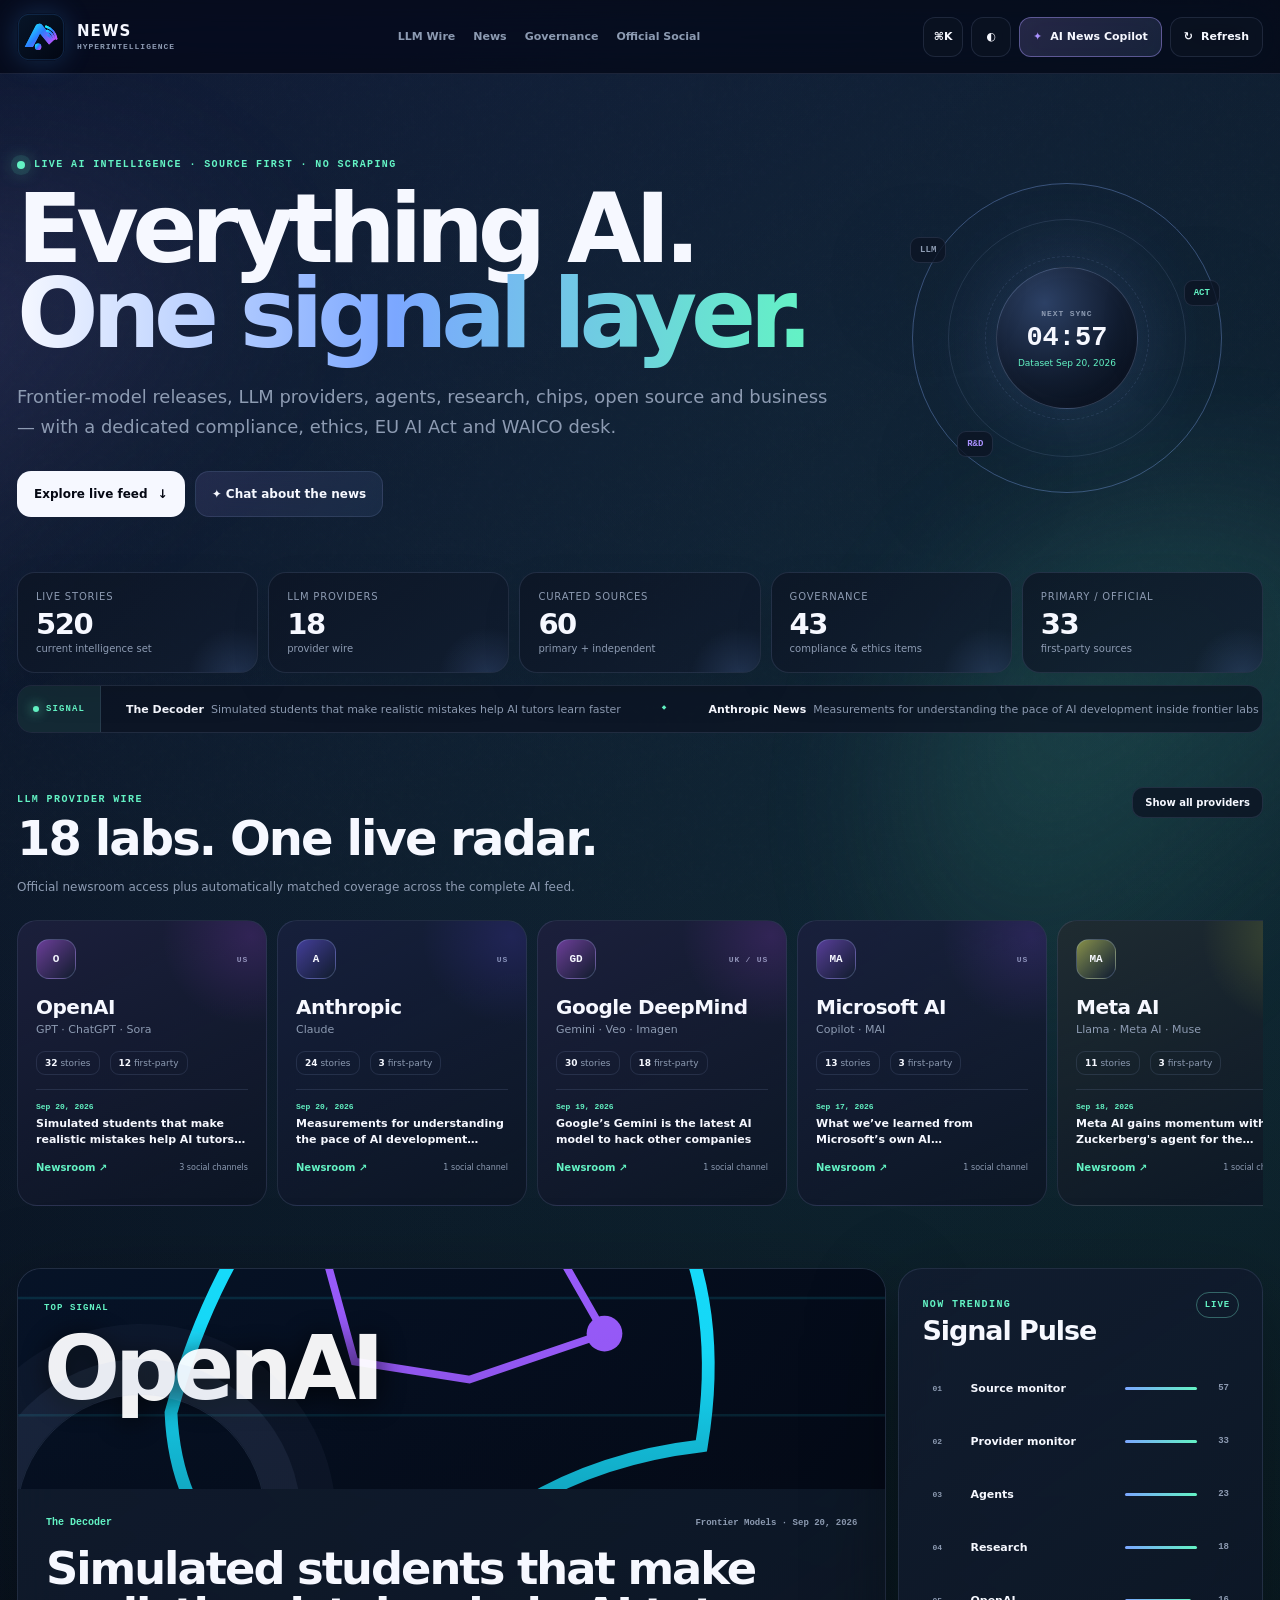
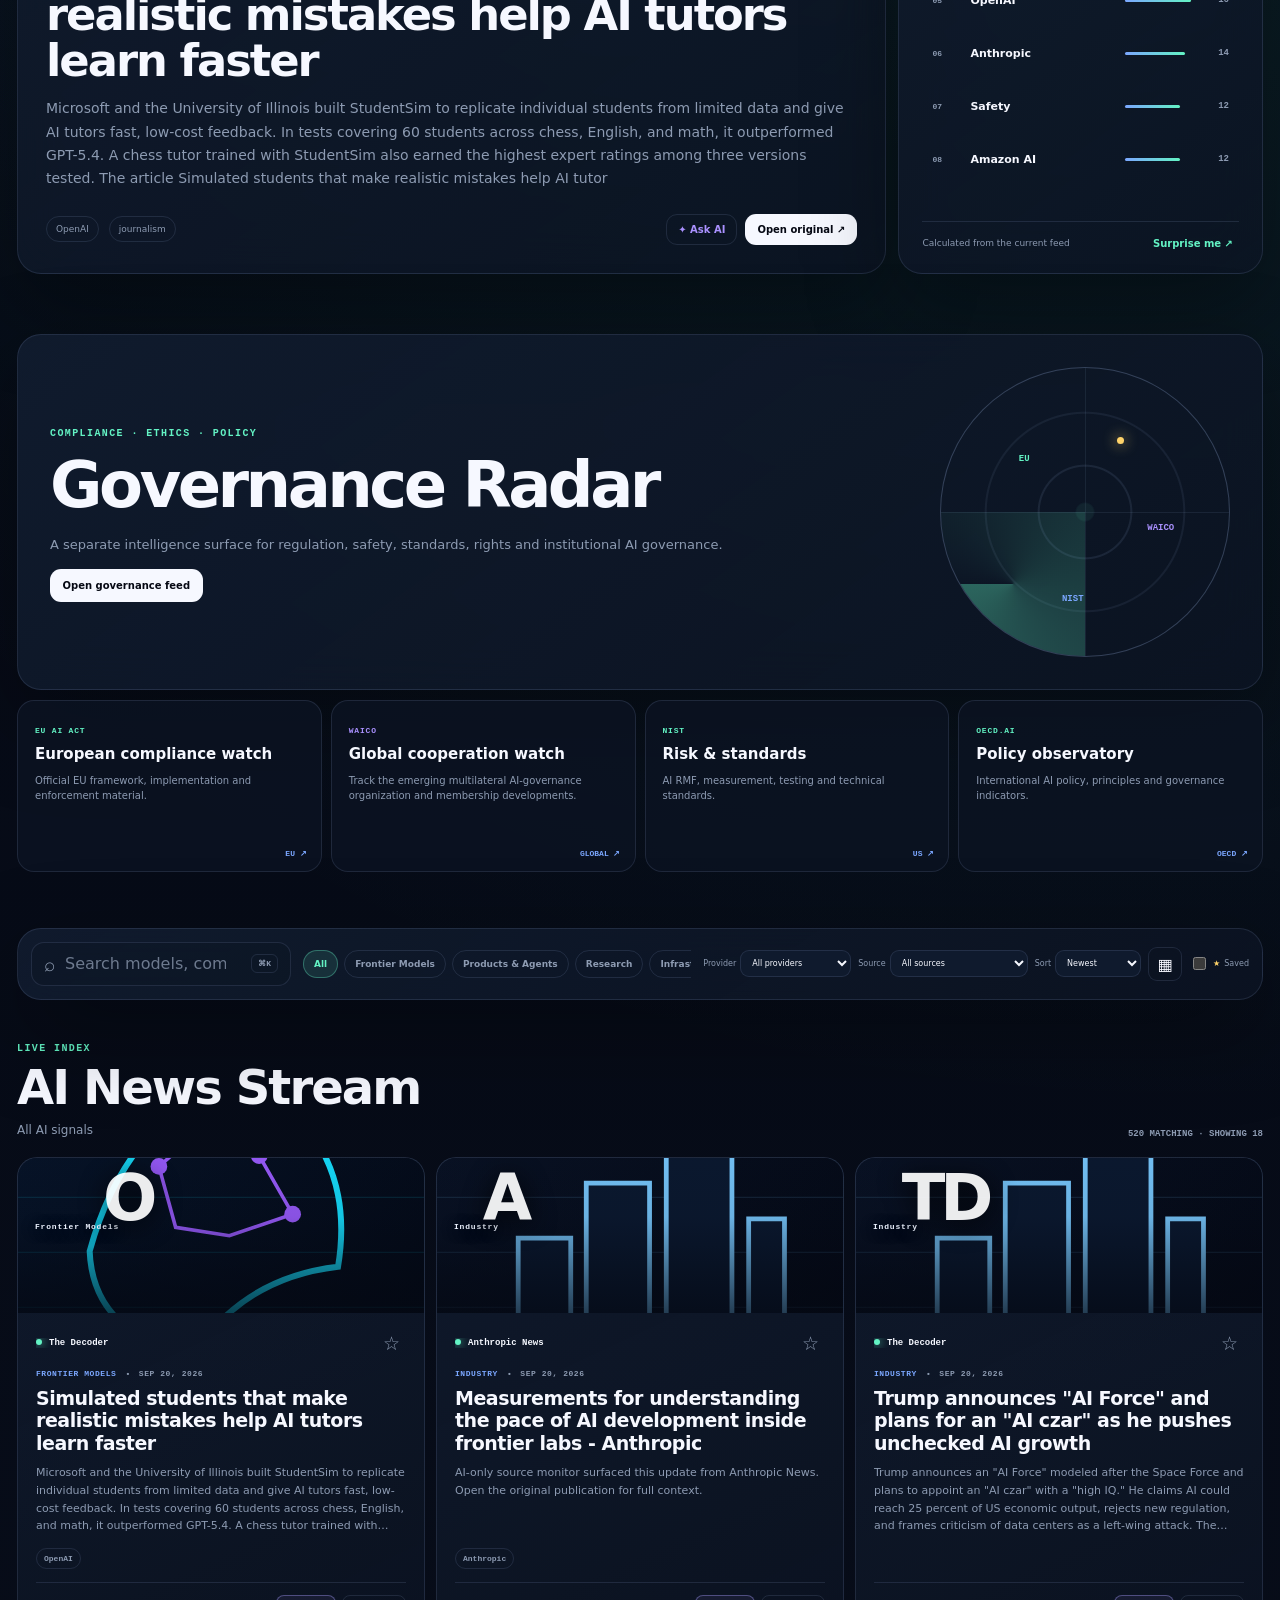
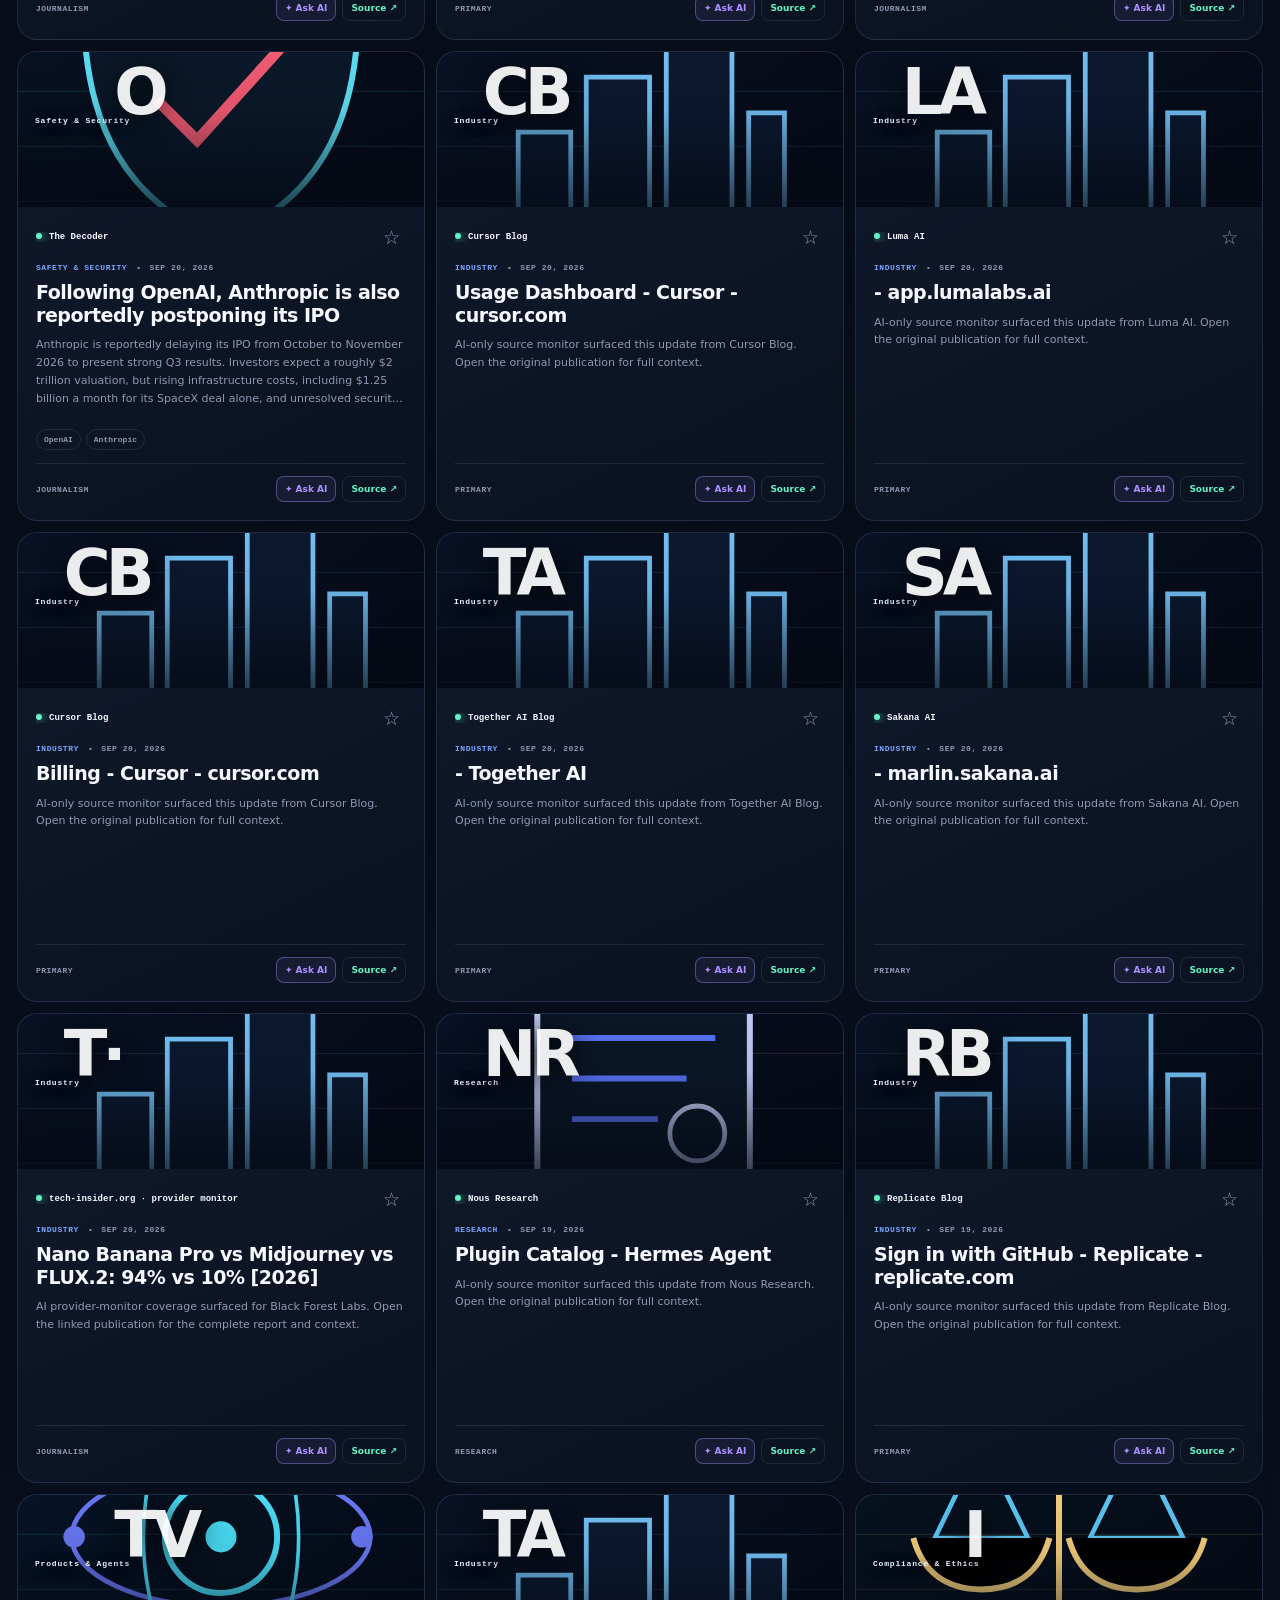
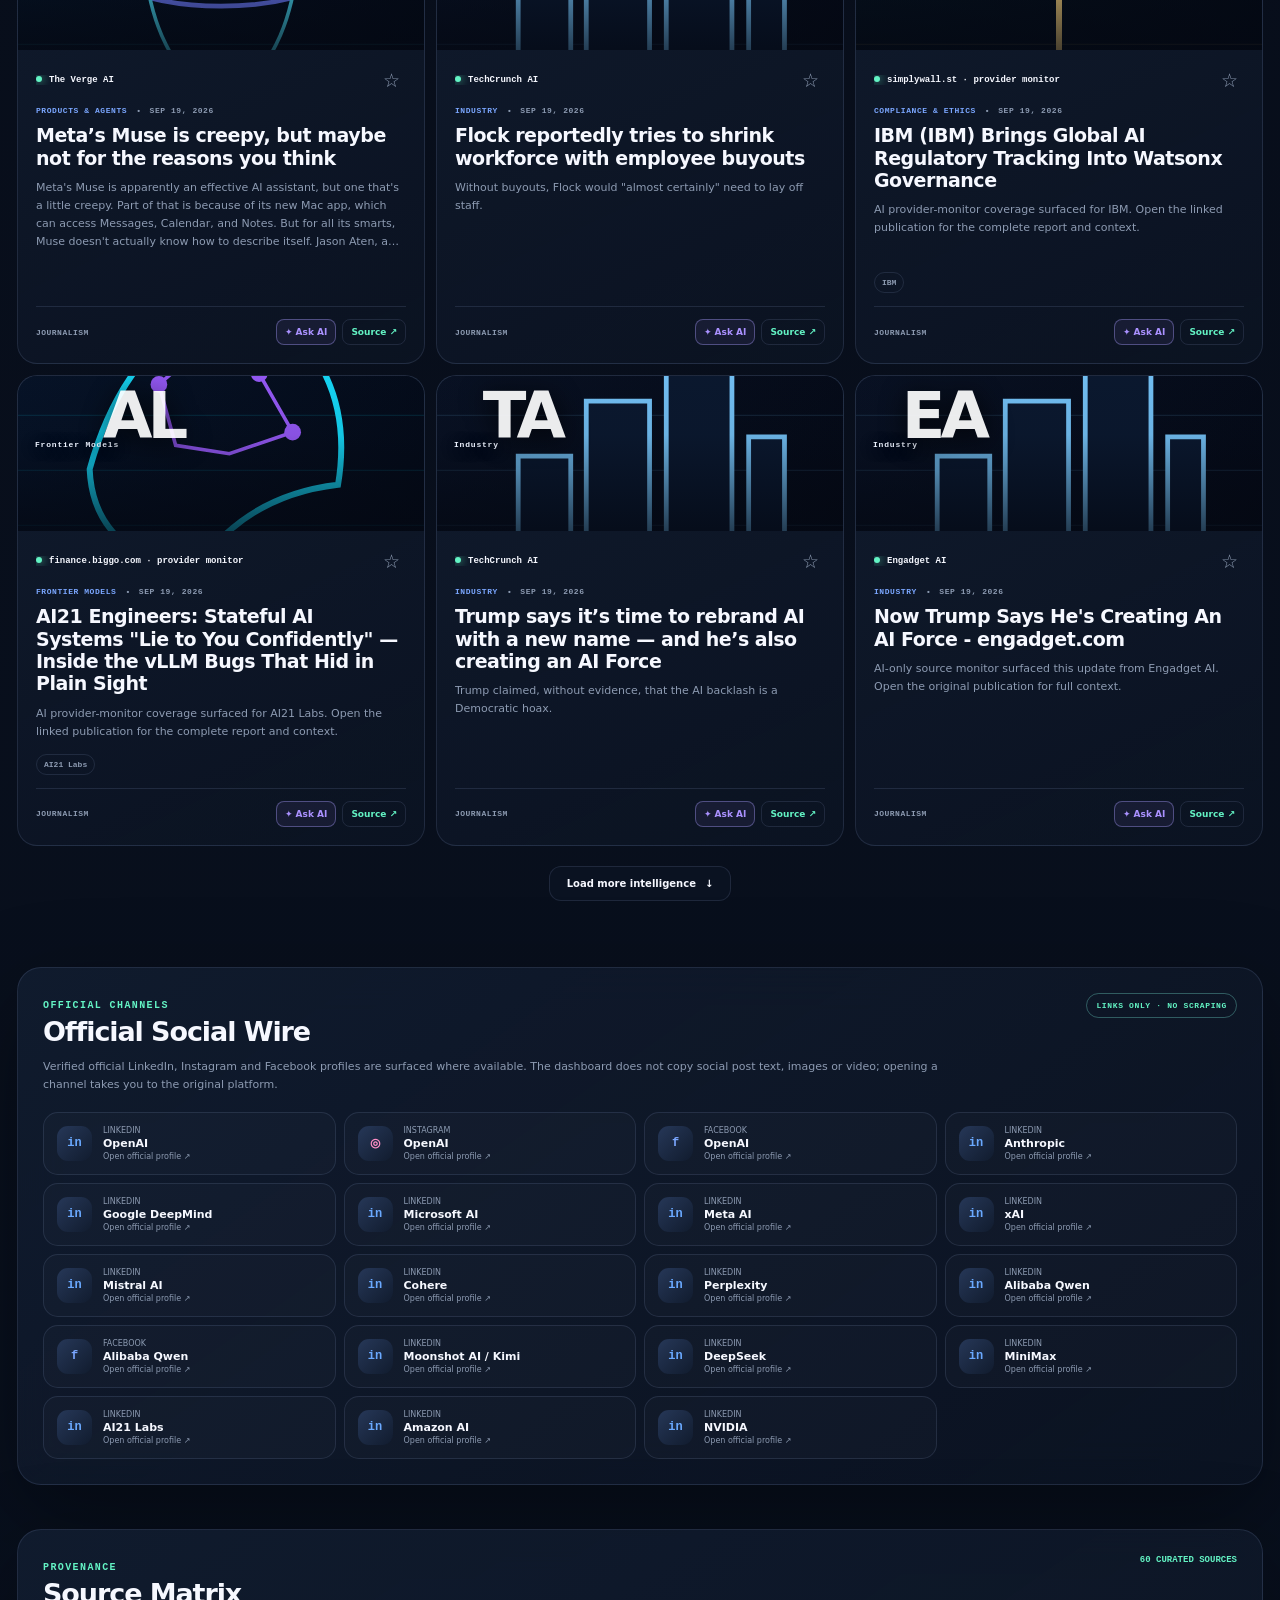
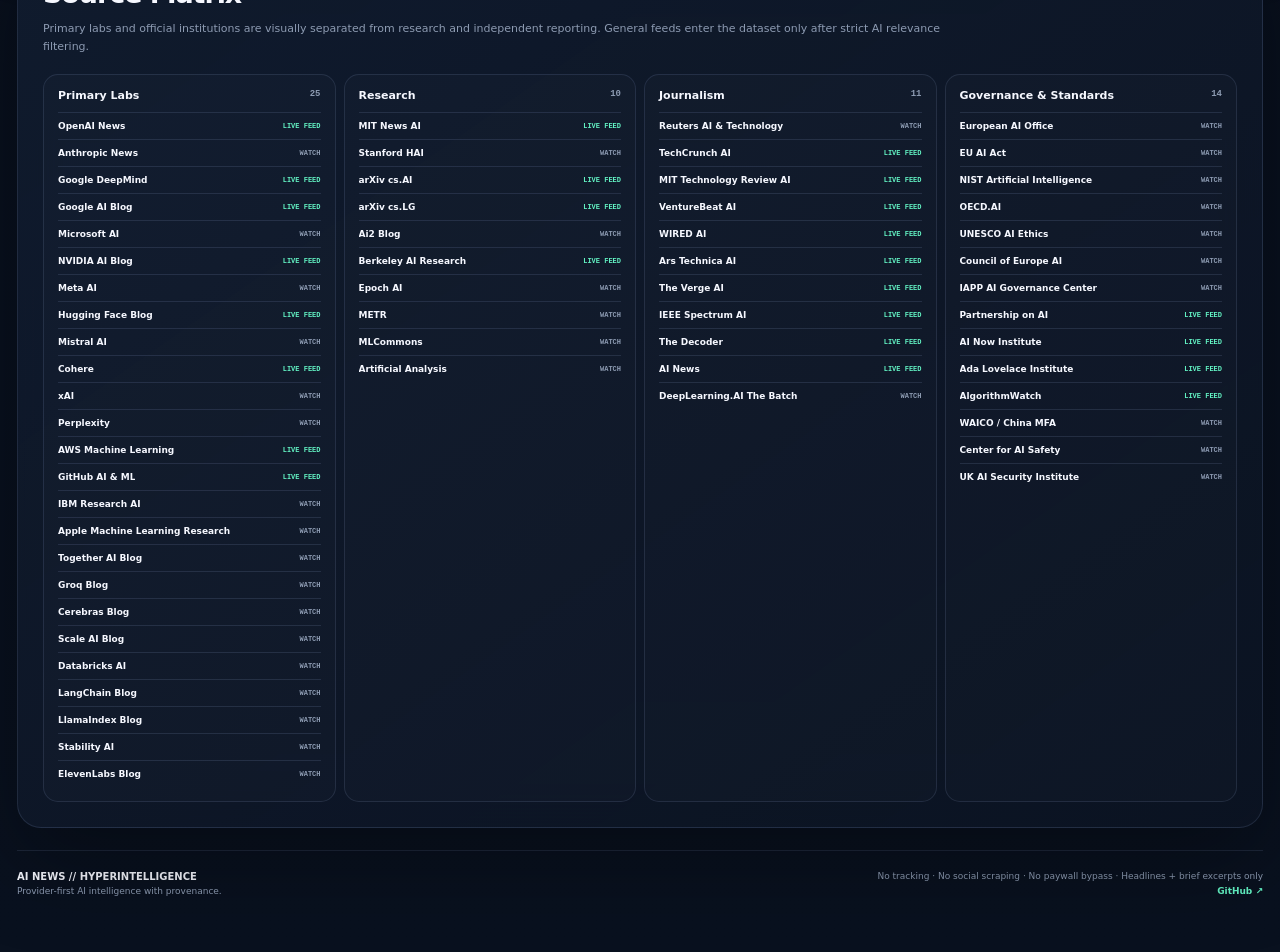
==== commit c037bca0: "web: load AI News 3.3 workspace UX on GitHub Pages" ====
--- a/index.html
+++ b/index.html
@@ -13,6 +13,7 @@
   <link rel="manifest" href="manifest.webmanifest">
   <link rel="stylesheet" href="styles.css">
   <link rel="stylesheet" href="branding.css">
+  <link rel="stylesheet" href="page-v32.css">
 </head>
 <body>
   <div class="mesh mesh-a" aria-hidden="true"></div>
@@ -184,5 +185,6 @@
   <div id="toast" class="toast" role="status" aria-live="polite"></div>
   <script src="media-web.js" defer></script>
   <script type="module" src="app.js"></script>
+  <script src="page-v32.js" defer></script>
 </body>
 </html>
--- a/page-v32.css
+++ b/page-v32.css
@@ -0,0 +1,9 @@
+:root{--v32-web-accent:#65f7c4;--v32-web-line:rgba(153,179,224,.16);--v32-web-glass:rgba(12,20,35,.86)}
+.v32-web-nav{position:sticky;top:74px;z-index:90;width:min(calc(100% - 34px),1480px);margin:12px auto 0;padding:8px;display:flex;align-items:center;gap:6px;overflow:auto;border:1px solid var(--v32-web-line);border-radius:18px;background:color-mix(in srgb,var(--panel-2) 84%,transparent);backdrop-filter:blur(22px);box-shadow:0 14px 45px rgba(0,0,0,.18);scrollbar-width:none}.v32-web-nav::-webkit-scrollbar{display:none}.v32-web-nav button{flex:0 0 auto;border:1px solid transparent;border-radius:12px;background:transparent;color:var(--muted);padding:10px 13px;font-size:10px;font-weight:850;cursor:pointer;white-space:nowrap}.v32-web-nav button:hover,.v32-web-nav button.active{color:var(--text);background:color-mix(in srgb,var(--mint) 12%,transparent);border-color:color-mix(in srgb,var(--mint) 25%,var(--line))}.v32-web-nav .web-live{margin-left:auto;display:flex;align-items:center;gap:6px;color:var(--mint);font:800 8px var(--mono);white-space:nowrap}.web-live i{width:6px;height:6px;border-radius:50%;background:var(--mint);box-shadow:0 0 13px var(--mint)}
+.v32-web-overview{margin-top:34px}.v32-web-overview-head{display:flex;justify-content:space-between;align-items:end;gap:12px;margin-bottom:12px}.v32-web-overview-head small{display:block;color:var(--mint);font:800 9px var(--mono);letter-spacing:.14em}.v32-web-overview-head strong{display:block;margin-top:5px;font-size:18px}.v32-web-overview-head span{color:var(--muted);font-size:10px;text-align:right}.v32-web-overview-grid{display:grid;grid-template-columns:1fr 1fr;gap:14px}.v32-web-card{min-height:235px;border:1px solid var(--line);border-radius:22px;background:linear-gradient(135deg,color-mix(in srgb,var(--panel-2) 92%,transparent),color-mix(in srgb,var(--mint) 5%,transparent));padding:20px;box-shadow:var(--shadow);cursor:pointer;transition:.2s}.v32-web-card:hover{transform:translateY(-2px);border-color:var(--line-strong)}.v32-web-card header{display:flex;align-items:center;justify-content:space-between;gap:10px}.v32-web-card header span{font:800 9px var(--mono);letter-spacing:.14em;color:var(--mint)}.v32-web-card header b{font-size:11px;color:var(--muted)}.v32-web-card h3{font-size:26px;margin:12px 0 6px;letter-spacing:-.04em}.v32-web-card p{margin:0 0 16px;color:var(--muted);font-size:11px;line-height:1.55}.v32-web-bars{display:grid;gap:8px}.v32-web-bar{display:grid;grid-template-columns:170px 1fr 42px;align-items:center;gap:9px;font-size:10px;color:var(--muted)}.v32-web-bar span{white-space:nowrap;overflow:hidden;text-overflow:ellipsis}.v32-web-bar i{height:6px;border-radius:99px;background:linear-gradient(90deg,var(--mint),var(--blue));width:var(--w);display:block}.v32-web-bar b{text-align:right;color:var(--text)}.v32-web-footer{display:flex;justify-content:space-between;margin-top:18px;color:var(--muted);font-size:10px}.v32-web-footer strong{color:var(--mint)}
+.v32-web-filter-toggle{width:100%;display:flex;justify-content:space-between;align-items:center;border:1px solid var(--line);border-radius:13px;background:color-mix(in srgb,var(--mint) 6%,var(--panel));color:var(--text);padding:10px 13px;margin-bottom:9px;font-size:10px;font-weight:850;cursor:pointer}.v32-web-filter-toggle span:last-child{color:var(--mint);font:800 8px var(--mono)}.v32-web-filters-collapsed>.chips,.v32-web-filters-collapsed>.select-row,.v32-web-filters-collapsed>.source-matrix,.v32-web-filters-collapsed>.v32-web-filter-tools{display:none}.v32-web-filter-tools{display:flex;justify-content:space-between;align-items:center;gap:10px;margin-top:10px;padding:10px 12px;border:1px solid var(--line);border-radius:14px;background:rgba(255,255,255,.025)}.v32-web-filter-tools strong{font-size:10px}.v32-web-filter-tools span{color:var(--muted);font-size:9px}.v32-web-filter-tools button{border:1px solid color-mix(in srgb,var(--mint) 25%,var(--line));border-radius:9px;background:color-mix(in srgb,var(--mint) 9%,transparent);color:var(--mint);padding:8px 10px;font-size:9px;font-weight:800;cursor:pointer}
+#v32WebModal{position:fixed;inset:0;z-index:400;display:none;padding:40px 18px;background:rgba(0,0,0,.64);backdrop-filter:blur(10px)}#v32WebModal.open{display:block}#v32WebModal .v32-web-modal-panel{width:min(780px,100%);max-height:90vh;overflow:auto;margin:0 auto;border:1px solid var(--line);border-radius:25px;background:linear-gradient(180deg,var(--panel-2),var(--bg));box-shadow:0 35px 120px rgba(0,0,0,.46);padding:22px}.v32-web-modal-head{display:flex;justify-content:space-between;align-items:start}.v32-web-modal-head small{font:800 9px var(--mono);letter-spacing:.14em;color:var(--mint)}.v32-web-modal-head h2{margin:5px 0 0;font-size:26px}.v32-web-modal-head button{width:38px;height:38px;border:1px solid var(--line);border-radius:11px;background:transparent;color:var(--text);font-size:22px;cursor:pointer}.v32-web-modal-panel>p{color:var(--muted);font-size:11px;line-height:1.55}.v32-web-module{border:1px solid var(--line);border-radius:17px;padding:14px;margin-top:12px;background:rgba(255,255,255,.025)}.v32-web-module h3{font-size:14px;margin:0 0 5px}.v32-web-module>small{color:var(--muted);font-size:9px}.v32-web-form{display:grid;grid-template-columns:1fr 1.25fr auto;gap:7px;margin-top:10px}.v32-web-form.source{grid-template-columns:1fr 1fr}.v32-web-form input,.v32-web-form select{min-width:0;width:100%;border:1px solid var(--line);border-radius:10px;background:var(--panel);color:var(--text);padding:10px;font-size:10px;outline:0}.v32-web-form input:focus{border-color:color-mix(in srgb,var(--mint) 45%,var(--line))}.v32-web-form button,.v32-web-primary{border:1px solid color-mix(in srgb,var(--mint) 28%,var(--line));border-radius:10px;background:color-mix(in srgb,var(--mint) 11%,transparent);color:var(--mint);padding:9px 12px;font-size:9px;font-weight:850;cursor:pointer}.v32-web-list{display:flex;flex-wrap:wrap;gap:6px;margin-top:10px}.v32-web-chip{display:inline-flex;align-items:center;gap:7px;border:1px solid var(--line);border-radius:999px;background:rgba(255,255,255,.035);color:var(--muted);padding:7px 9px;font-size:9px;cursor:pointer}.v32-web-chip strong{color:var(--text)}.v32-web-chip em{font-style:normal;color:var(--danger);font-size:13px}.v32-web-note{margin-top:10px;color:var(--muted);font-size:9px;line-height:1.5}.v32-web-social{display:grid;gap:6px;margin-top:10px}.v32-web-social-row{display:flex;align-items:center;gap:9px;border:1px solid var(--line);border-radius:11px;padding:9px}.v32-web-social-row div{flex:1;min-width:0}.v32-web-social-row strong,.v32-web-social-row small{display:block;white-space:nowrap;overflow:hidden;text-overflow:ellipsis}.v32-web-social-row strong{font-size:10px}.v32-web-social-row small{color:var(--muted);font-size:8px;margin-top:3px}.v32-web-social-row button{border:0;background:none;color:var(--danger);font-size:16px;cursor:pointer}
+.v32-web-source-card{outline:1px solid color-mix(in srgb,var(--mint) 22%,transparent)}.v32-web-extra-social{margin-top:13px}.v32-web-extra-social h3{font-size:16px}.v32-web-extra-social p{color:var(--muted);font-size:10px;line-height:1.5}.v32-web-custom-social{display:grid;grid-template-columns:repeat(3,1fr);gap:9px}.v32-web-custom-social a{border:1px solid var(--line);border-radius:15px;background:rgba(255,255,255,.025);padding:12px}.v32-web-custom-social strong{display:block;font-size:11px}.v32-web-custom-social span{display:block;color:var(--muted);font-size:9px;margin-top:4px}
+.news-card,.feature-card{cursor:pointer}
+@media(max-width:860px){.v32-web-nav{top:66px;width:calc(100% - 22px)}.v32-web-overview-grid{grid-template-columns:1fr}.v32-web-bar{grid-template-columns:120px 1fr 32px}.v32-web-form,.v32-web-form.source{grid-template-columns:1fr}.v32-web-custom-social{grid-template-columns:1fr 1fr}}
+@media(max-width:620px){.v32-web-overview-head{display:block}.v32-web-overview-head span{display:block;text-align:left;margin-top:5px}.v32-web-card{min-height:0;padding:16px}.v32-web-card h3{font-size:22px}.v32-web-form{grid-template-columns:1fr}.v32-web-custom-social{grid-template-columns:1fr}.v32-web-modal-panel{padding:16px!important}}
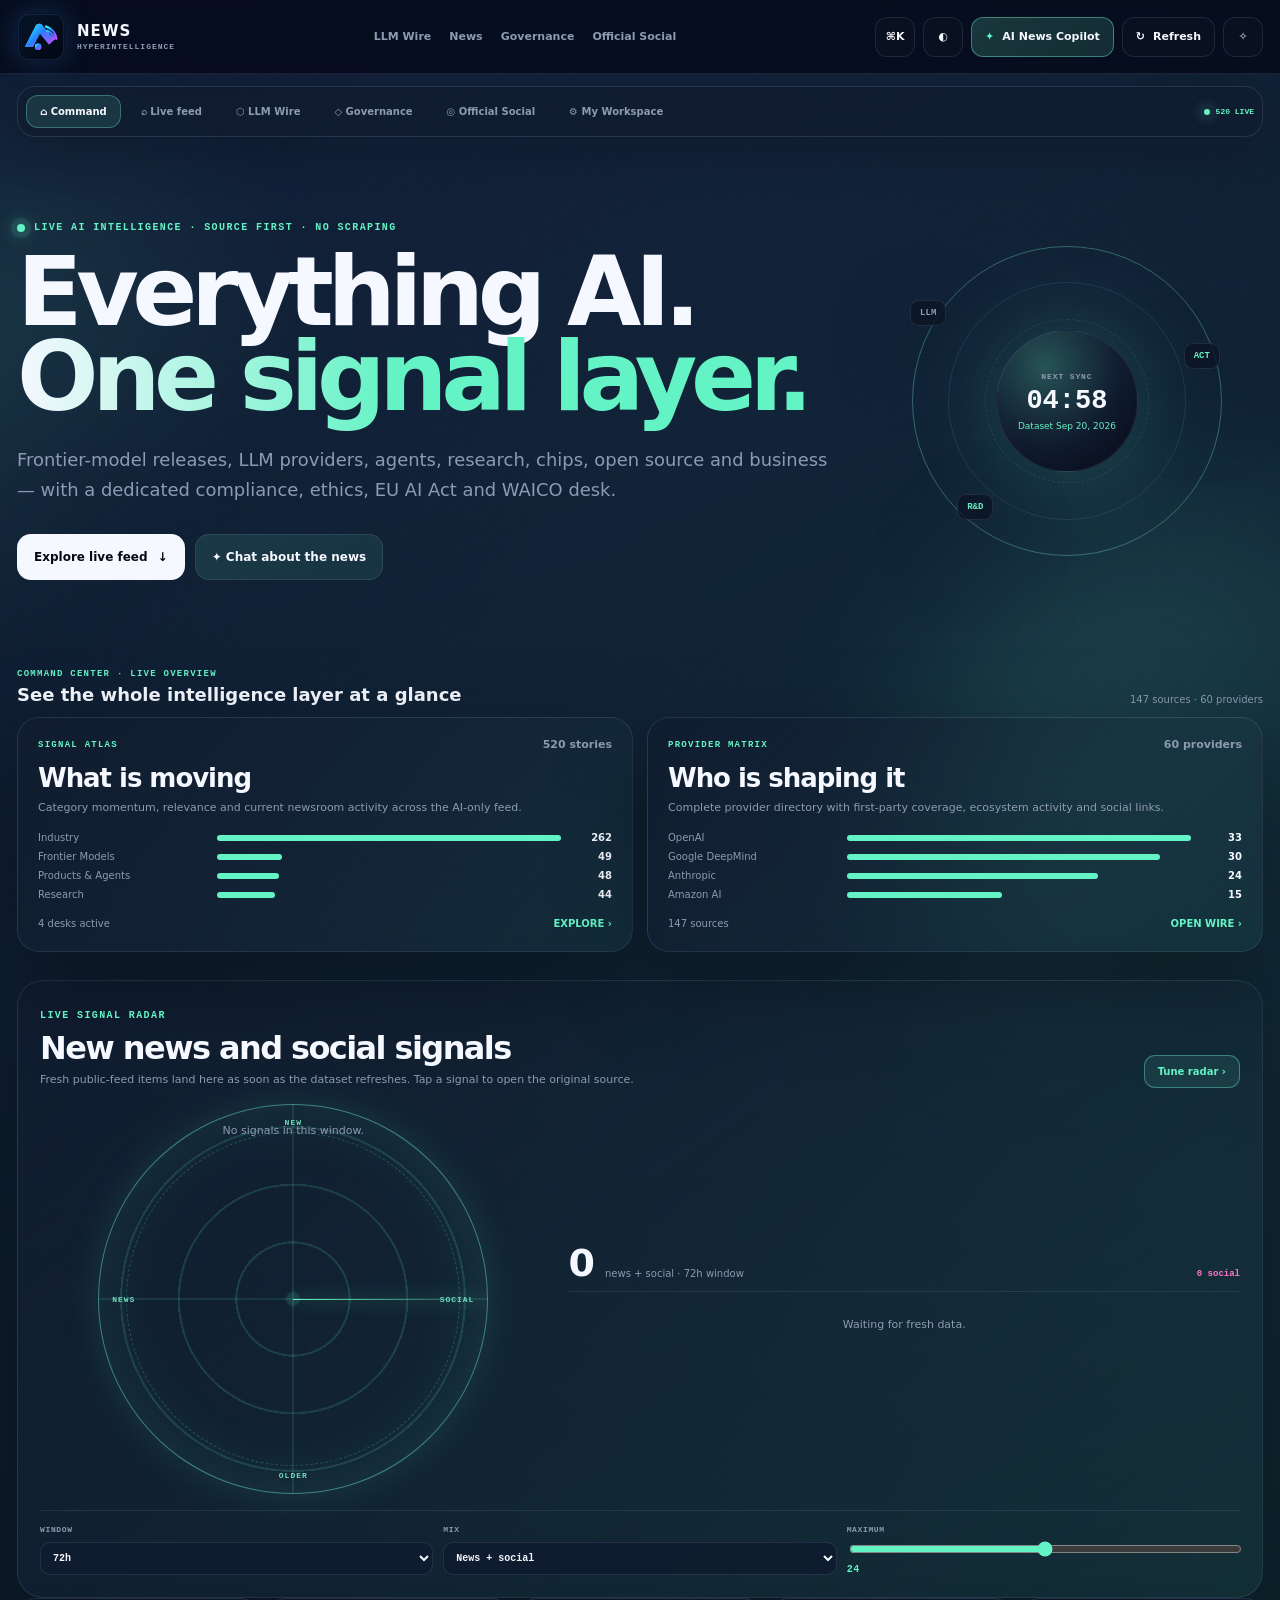
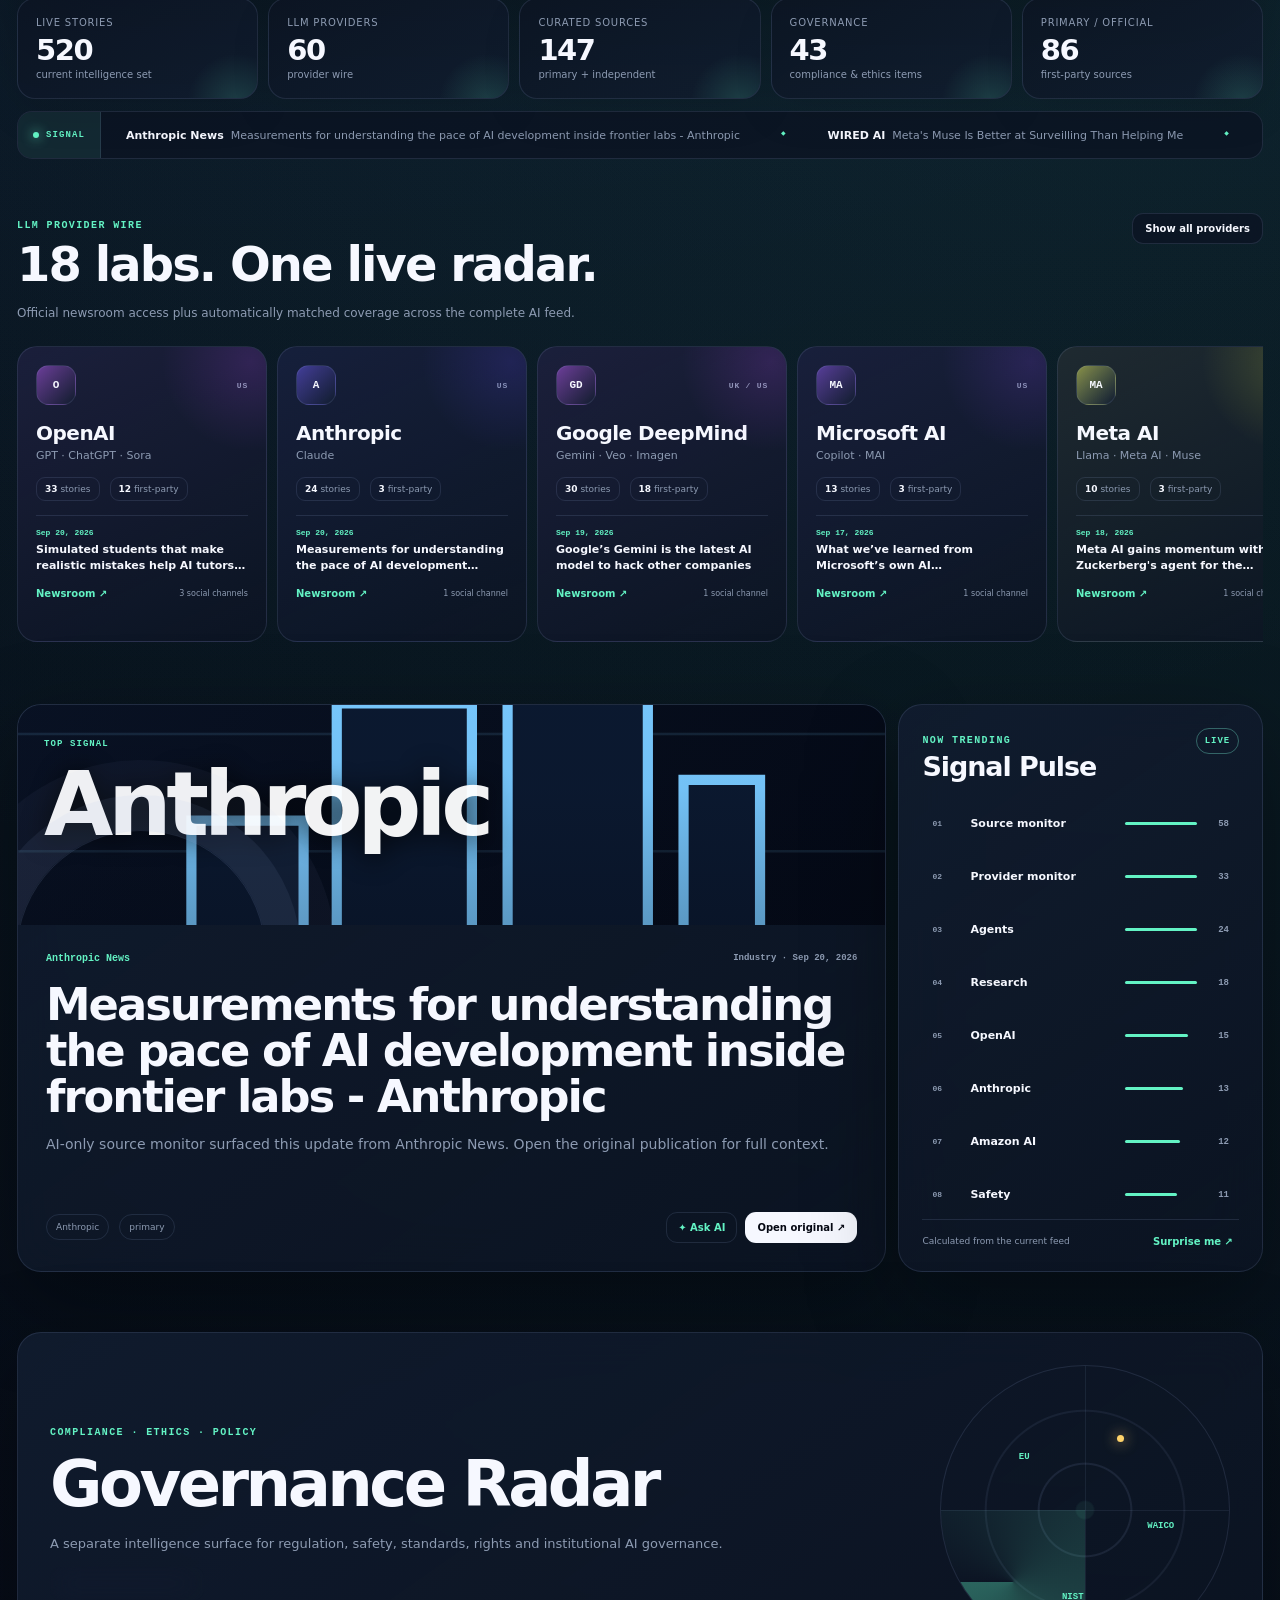
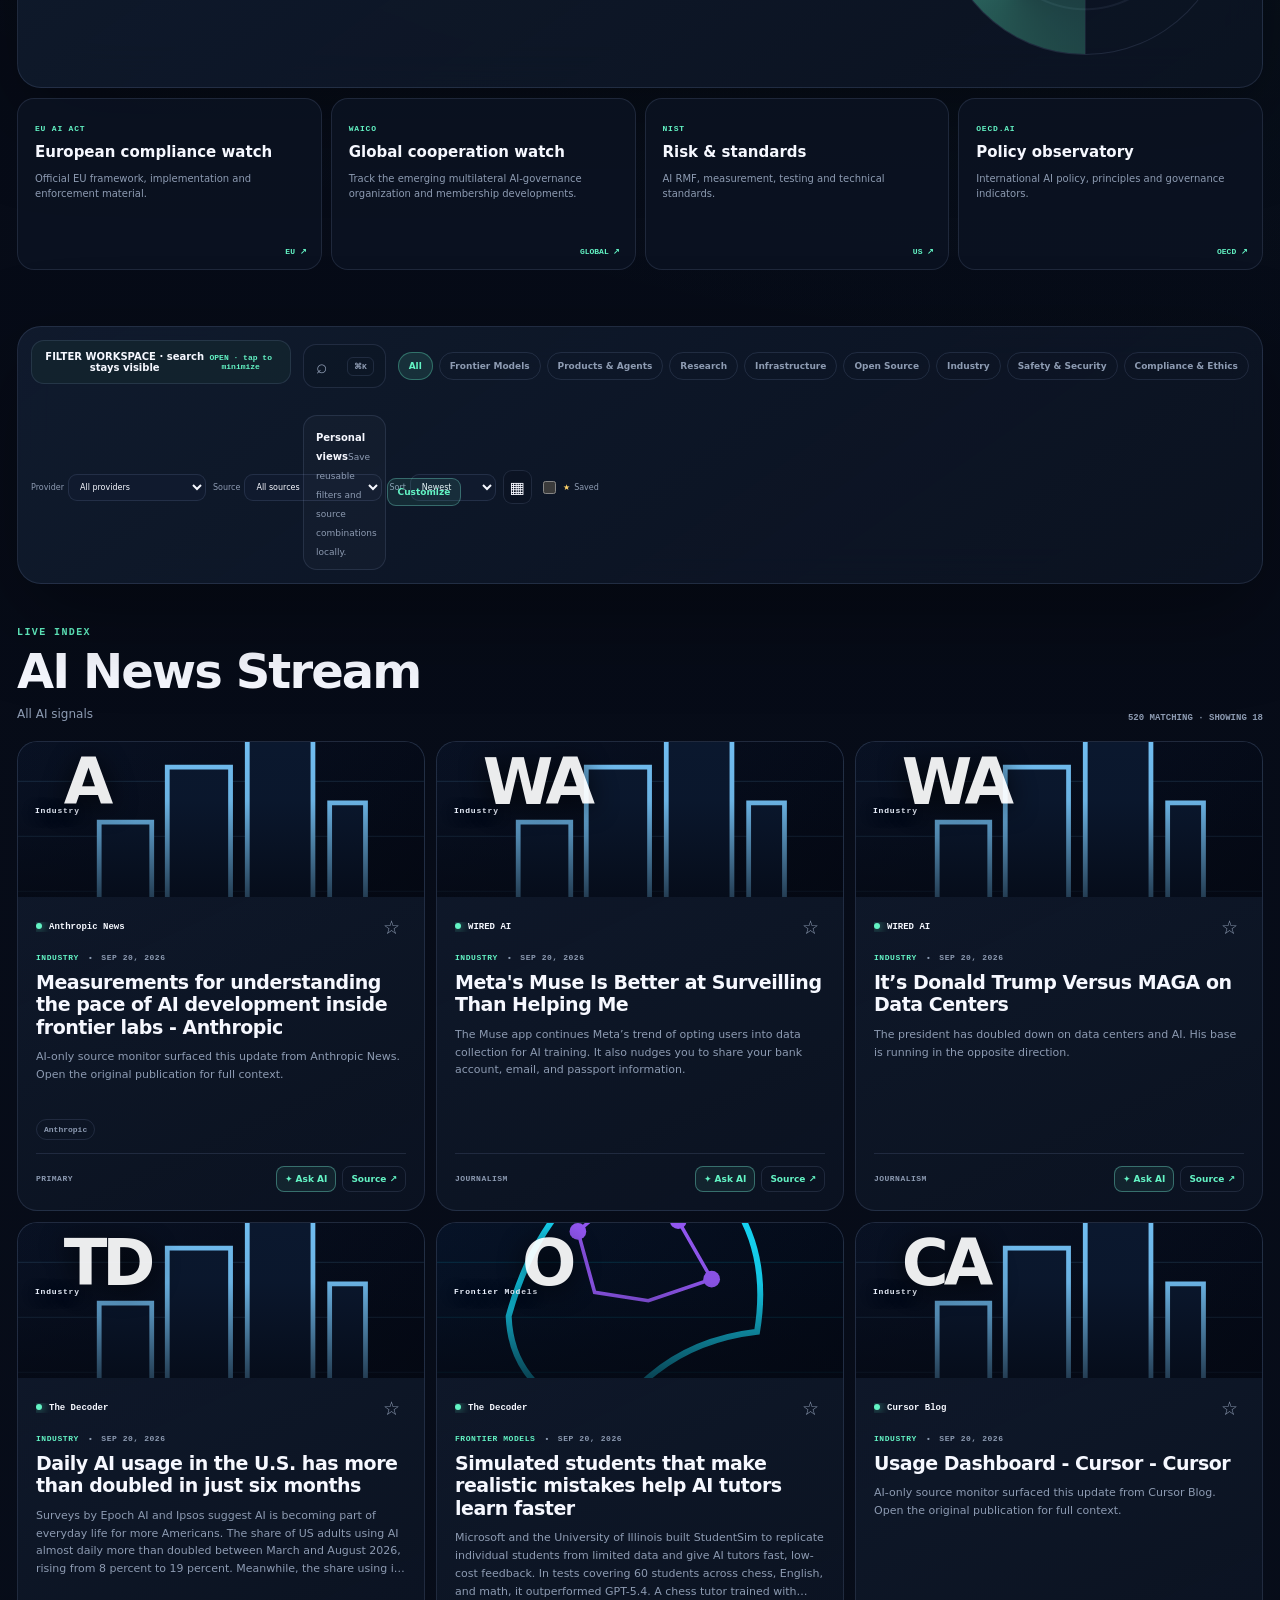
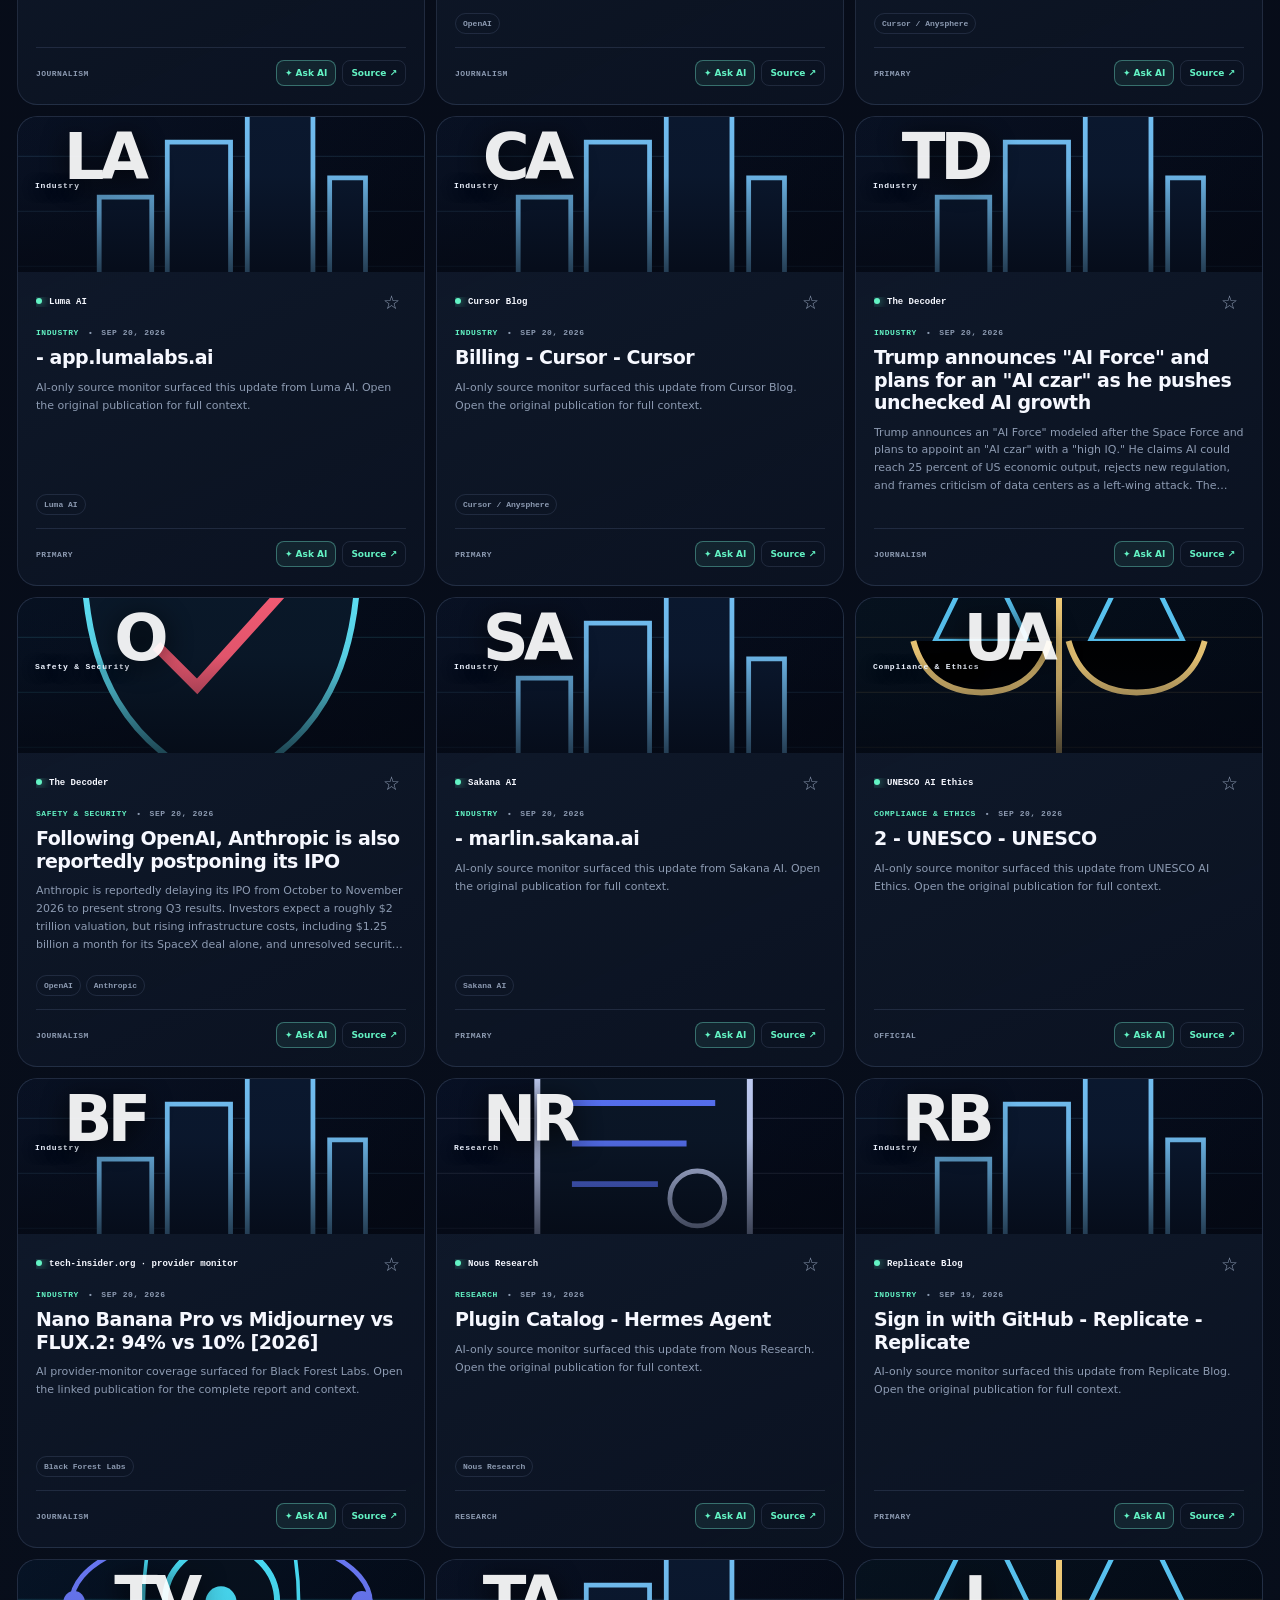
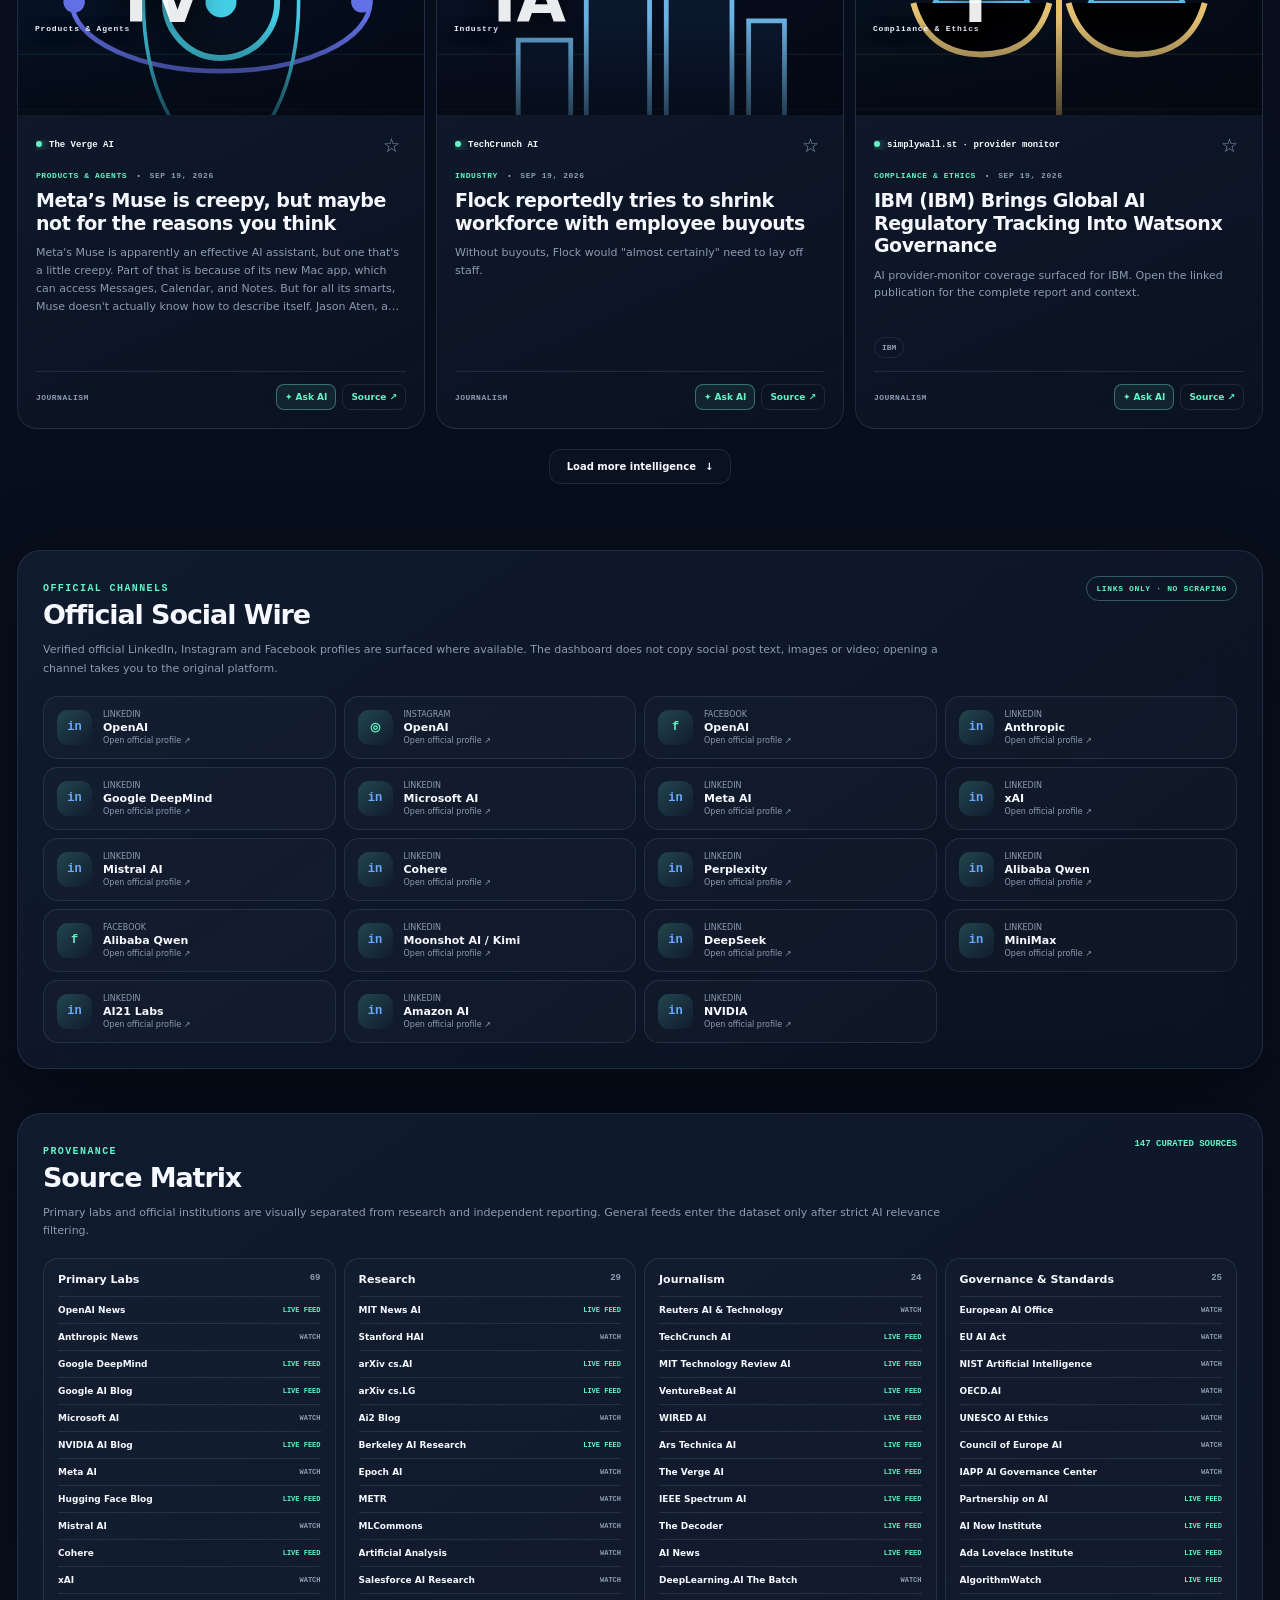
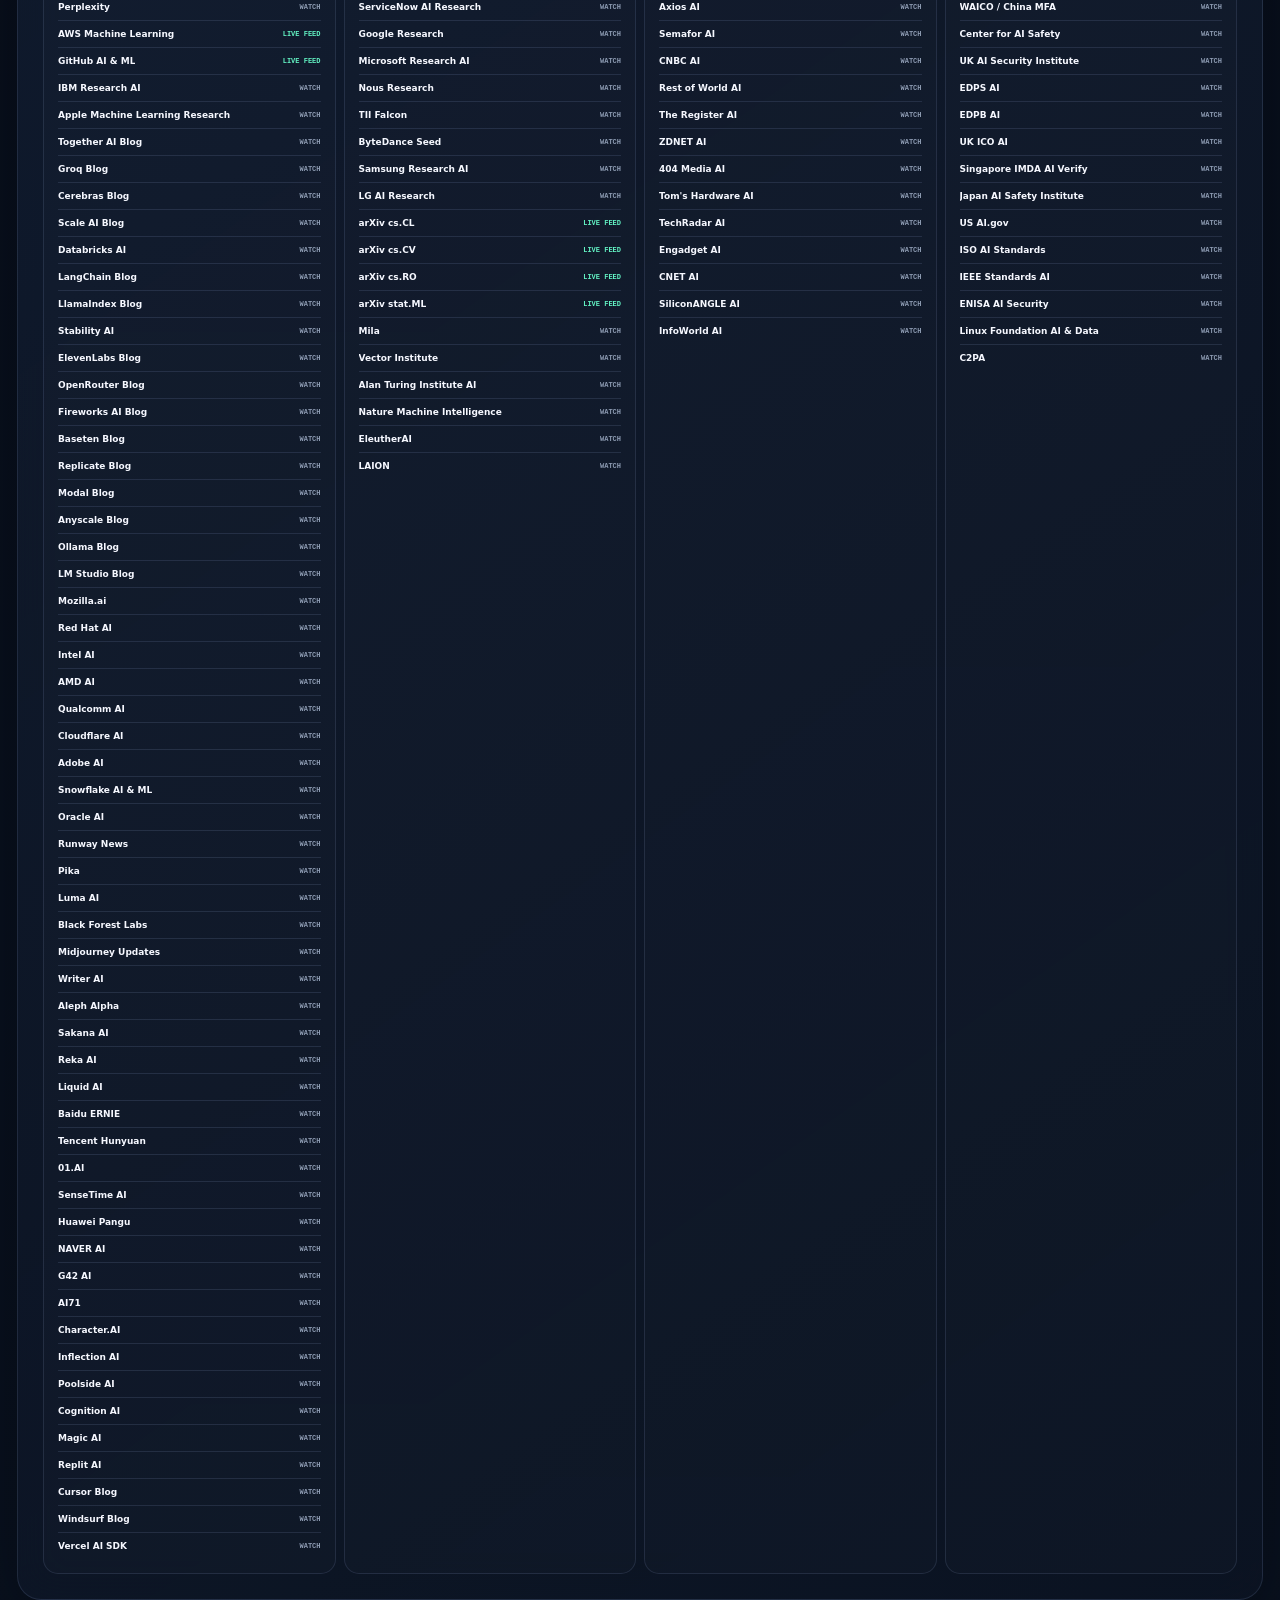
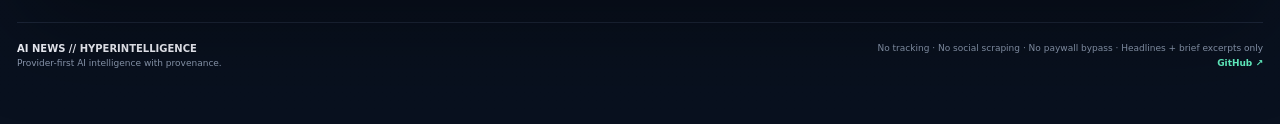
==== commit e8ed23e6: "feat: add live news radar, social signals and theme studio" ====
--- a/index.html
+++ b/index.html
@@ -14,6 +14,7 @@
   <link rel="stylesheet" href="styles.css">
   <link rel="stylesheet" href="branding.css">
   <link rel="stylesheet" href="page-v32.css">
+  <link rel="stylesheet" href="theme-radar-web.css">
 </head>
 <body>
   <div class="mesh mesh-a" aria-hidden="true"></div>
@@ -186,5 +187,6 @@
   <script src="media-web.js" defer></script>
   <script type="module" src="app.js"></script>
   <script src="page-v32.js" defer></script>
+  <script src="theme-radar-web.js" defer></script>
 </body>
 </html>
--- a/theme-radar-web.css
+++ b/theme-radar-web.css
@@ -0,0 +1,2 @@
+
+.v34-web-radar{margin-top:28px;border:1px solid var(--line);border-radius:26px;background:linear-gradient(145deg,color-mix(in srgb,var(--panel-2) 90%,transparent),color-mix(in srgb,var(--mint) 6%,transparent));box-shadow:var(--shadow);padding:22px;overflow:hidden}.v34-web-radar-head{display:flex;justify-content:space-between;align-items:end;gap:20px;margin-bottom:16px}.v34-web-radar-head h2{margin:7px 0 4px;font-size:32px;letter-spacing:-.05em}.v34-web-radar-head p{margin:0;color:var(--muted);font-size:11px;line-height:1.55;max-width:680px}.v34-web-radar-head button{border:1px solid color-mix(in srgb,var(--mint) 32%,var(--line));border-radius:11px;background:color-mix(in srgb,var(--mint) 9%,transparent);color:var(--mint);padding:10px 13px;font-size:10px;font-weight:850;cursor:pointer;white-space:nowrap}.v34-web-radar-grid{display:grid;grid-template-columns:minmax(280px,.86fr) minmax(0,1.14fr);gap:22px;align-items:center}.v34-web-radar-stage{width:min(100%,390px);aspect-ratio:1;margin:auto;position:relative;border:1px solid color-mix(in srgb,var(--mint) 42%,var(--line));border-radius:50%;background:radial-gradient(circle at center,color-mix(in srgb,var(--mint) 14%,transparent) 0 2%,transparent 3%),repeating-radial-gradient(circle at center,transparent 0 20%,color-mix(in srgb,var(--mint) 15%,transparent) 20.5% 21%),linear-gradient(90deg,transparent 49.7%,color-mix(in srgb,var(--mint) 20%,transparent) 50%,transparent 50.3%),linear-gradient(transparent 49.7%,color-mix(in srgb,var(--mint) 20%,transparent) 50%,transparent 50.3%);box-shadow:inset 0 0 70px color-mix(in srgb,var(--mint) 11%,transparent),0 0 40px color-mix(in srgb,var(--mint) 11%,transparent);overflow:hidden}.v34-web-radar-stage:before{content:"";position:absolute;inset:7%;border:1px dashed color-mix(in srgb,var(--mint) 24%,transparent);border-radius:50%}.v34-web-sweep{position:absolute;z-index:2;left:50%;top:50%;height:1px;width:50%;transform-origin:0 0;background:linear-gradient(90deg,var(--mint),transparent);box-shadow:0 0 17px var(--mint);animation:v34WebSweep 4.4s linear infinite}@keyframes v34WebSweep{to{transform:rotate(360deg)}}.v34-web-point{position:absolute;z-index:3;width:21px;height:21px;margin:-10px;border:1px solid var(--mint);border-radius:50%;background:color-mix(in srgb,var(--mint) 24%,var(--panel-2));padding:0;cursor:pointer;box-shadow:0 0 14px color-mix(in srgb,var(--mint) 55%,transparent)}.v34-web-point i{display:block;width:6px;height:6px;margin:6px auto;border-radius:50%;background:var(--mint)}.v34-web-point.social{border-color:#ff78c8;box-shadow:0 0 15px rgba(255,120,200,.7)}.v34-web-point.social i{background:#ff78c8}.v34-web-point.fresh{animation:v34WebPing 1.8s ease-in-out infinite}@keyframes v34WebPing{50%{transform:scale(1.45);opacity:.62}}.v34-web-point span{position:absolute;left:16px;top:-3px;white-space:nowrap;color:var(--text);font:800 8px var(--mono);text-shadow:0 1px 8px #000}.v34-web-point.social span{color:#ffb9e5}.v34-web-axis{position:absolute;color:color-mix(in srgb,var(--mint) 74%,var(--muted));font:800 8px var(--mono);letter-spacing:.12em}.v34-web-axis.n{top:13px;left:50%;transform:translateX(-50%)}.v34-web-axis.e{right:13px;top:50%;transform:translateY(-50%)}.v34-web-axis.s{bottom:13px;left:50%;transform:translateX(-50%)}.v34-web-axis.w{left:13px;top:50%;transform:translateY(-50%)}.v34-web-radar-stats{display:flex;align-items:end;gap:10px;border-bottom:1px solid var(--line);padding-bottom:12px;margin-bottom:8px}.v34-web-radar-stats strong{font-size:38px;line-height:.8}.v34-web-radar-stats span{color:var(--muted);font-size:10px}.v34-web-radar-stats em{margin-left:auto;color:#ff78c8;font:800 9px var(--mono);font-style:normal}.v34-web-radar-item{width:100%;display:grid;grid-template-columns:auto 1fr;gap:4px 9px;text-align:left;border:0;border-bottom:1px dashed var(--line);background:none;color:var(--text);padding:11px 2px;cursor:pointer}.v34-web-radar-item strong{font-size:12px;line-height:1.35}.v34-web-radar-item small{grid-column:2;color:var(--muted);font-size:9px}.v34-web-radar-item>span{grid-row:1 / span 2;align-self:start;border:1px solid color-mix(in srgb,var(--mint) 35%,var(--line));border-radius:6px;padding:4px 5px;color:var(--mint);font:800 7px var(--mono)}.v34-web-radar-item>span.social{color:#ff78c8;border-color:rgba(255,120,200,.42)}.v34-web-radar-item.fresh strong{color:var(--mint)}.v34-web-empty{display:grid;place-items:center;min-height:50px;color:var(--muted);font-size:11px}.v34-web-radar-settings{display:grid;grid-template-columns:repeat(3,1fr);gap:10px;margin-top:16px;border-top:1px solid var(--line);padding-top:14px}.v34-web-radar-settings label{display:grid;gap:5px;color:var(--muted);font:800 8px var(--mono);letter-spacing:.08em;text-transform:uppercase}.v34-web-radar-settings select,.v34-web-radar-settings input[type=range]{width:100%;accent-color:var(--mint)}.v34-web-radar-settings select{border:1px solid var(--line);border-radius:10px;background:var(--panel-2);color:var(--text);padding:8px;font-size:10px}.v34-web-radar-settings span{color:var(--mint);font-size:10px}.v34-web-radar-settings option{background:#11172b;color:#fff}#v34ThemePanel{position:fixed;z-index:420;inset:0;display:none;background:rgba(0,0,0,.66);backdrop-filter:blur(12px);padding:46px 18px}#v34ThemePanel.open{display:block}#v34ThemePanel>section{width:min(860px,100%);max-height:90vh;overflow:auto;margin:auto;border:1px solid var(--line);border-radius:25px;background:linear-gradient(180deg,var(--panel-2),var(--bg));box-shadow:0 35px 120px rgba(0,0,0,.5);padding:22px}.v34-theme-backdrop{position:absolute;inset:0}.v34-theme-panel-head,#v34ThemePanel header{position:relative;display:flex;justify-content:space-between;align-items:start;gap:14px}#v34ThemePanel header span{color:var(--mint);font:800 9px var(--mono);letter-spacing:.14em}#v34ThemePanel header h2{margin:6px 0 0;font-size:28px}#v34ThemePanel header button{width:38px;height:38px;border:1px solid var(--line);border-radius:11px;background:transparent;color:var(--text);font-size:22px;cursor:pointer}#v34ThemePanel p{position:relative;color:var(--muted);font-size:11px;line-height:1.55}.v34-web-theme-grid{position:relative;display:grid;grid-template-columns:repeat(4,1fr);gap:8px}.v34-web-theme{display:flex;align-items:center;gap:8px;border:1px solid var(--line);border-radius:12px;background:var(--panel);color:var(--muted);padding:9px;text-align:left;cursor:pointer}.v34-web-theme i{width:25px;height:25px;flex:0 0 25px;border-radius:8px;background:linear-gradient(135deg,var(--v34-swatch),var(--v34-theme-bg));box-shadow:inset 0 0 0 1px rgba(255,255,255,.4)}.v34-web-theme span{overflow:hidden;text-overflow:ellipsis;white-space:nowrap;font-size:9px}.v34-web-theme.active{color:var(--text);border-color:var(--mint);box-shadow:0 0 0 1px color-mix(in srgb,var(--mint) 25%,transparent)}.v34-web-theme.active i{box-shadow:0 0 0 2px var(--mint)}body[data-v34-theme="newspaper-old"],body[data-v34-theme="paper-light"],body[data-v34-theme="old-news"]{font-family:Georgia,"Times New Roman",serif}body[data-v34-theme="interactive-matrix"],body[data-v34-theme="retro-crt"],body[data-v34-theme="blueprint"],body[data-v34-theme="cyberpunk"]{font-family:var(--mono)}@media(max-width:900px){.v34-web-radar-grid{grid-template-columns:1fr}.v34-web-radar-stage{width:min(100%,350px)}.v34-web-radar-head{display:block}.v34-web-radar-head button{margin-top:12px}.v34-web-theme-grid{grid-template-columns:repeat(3,1fr)}}@media(max-width:560px){.v34-web-radar{padding:15px}.v34-web-radar-head h2{font-size:25px}.v34-web-radar-settings{grid-template-columns:1fr}.v34-web-theme-grid{grid-template-columns:repeat(2,1fr)}#v34ThemePanel{padding:25px 10px}#v34ThemePanel>section{padding:16px}}
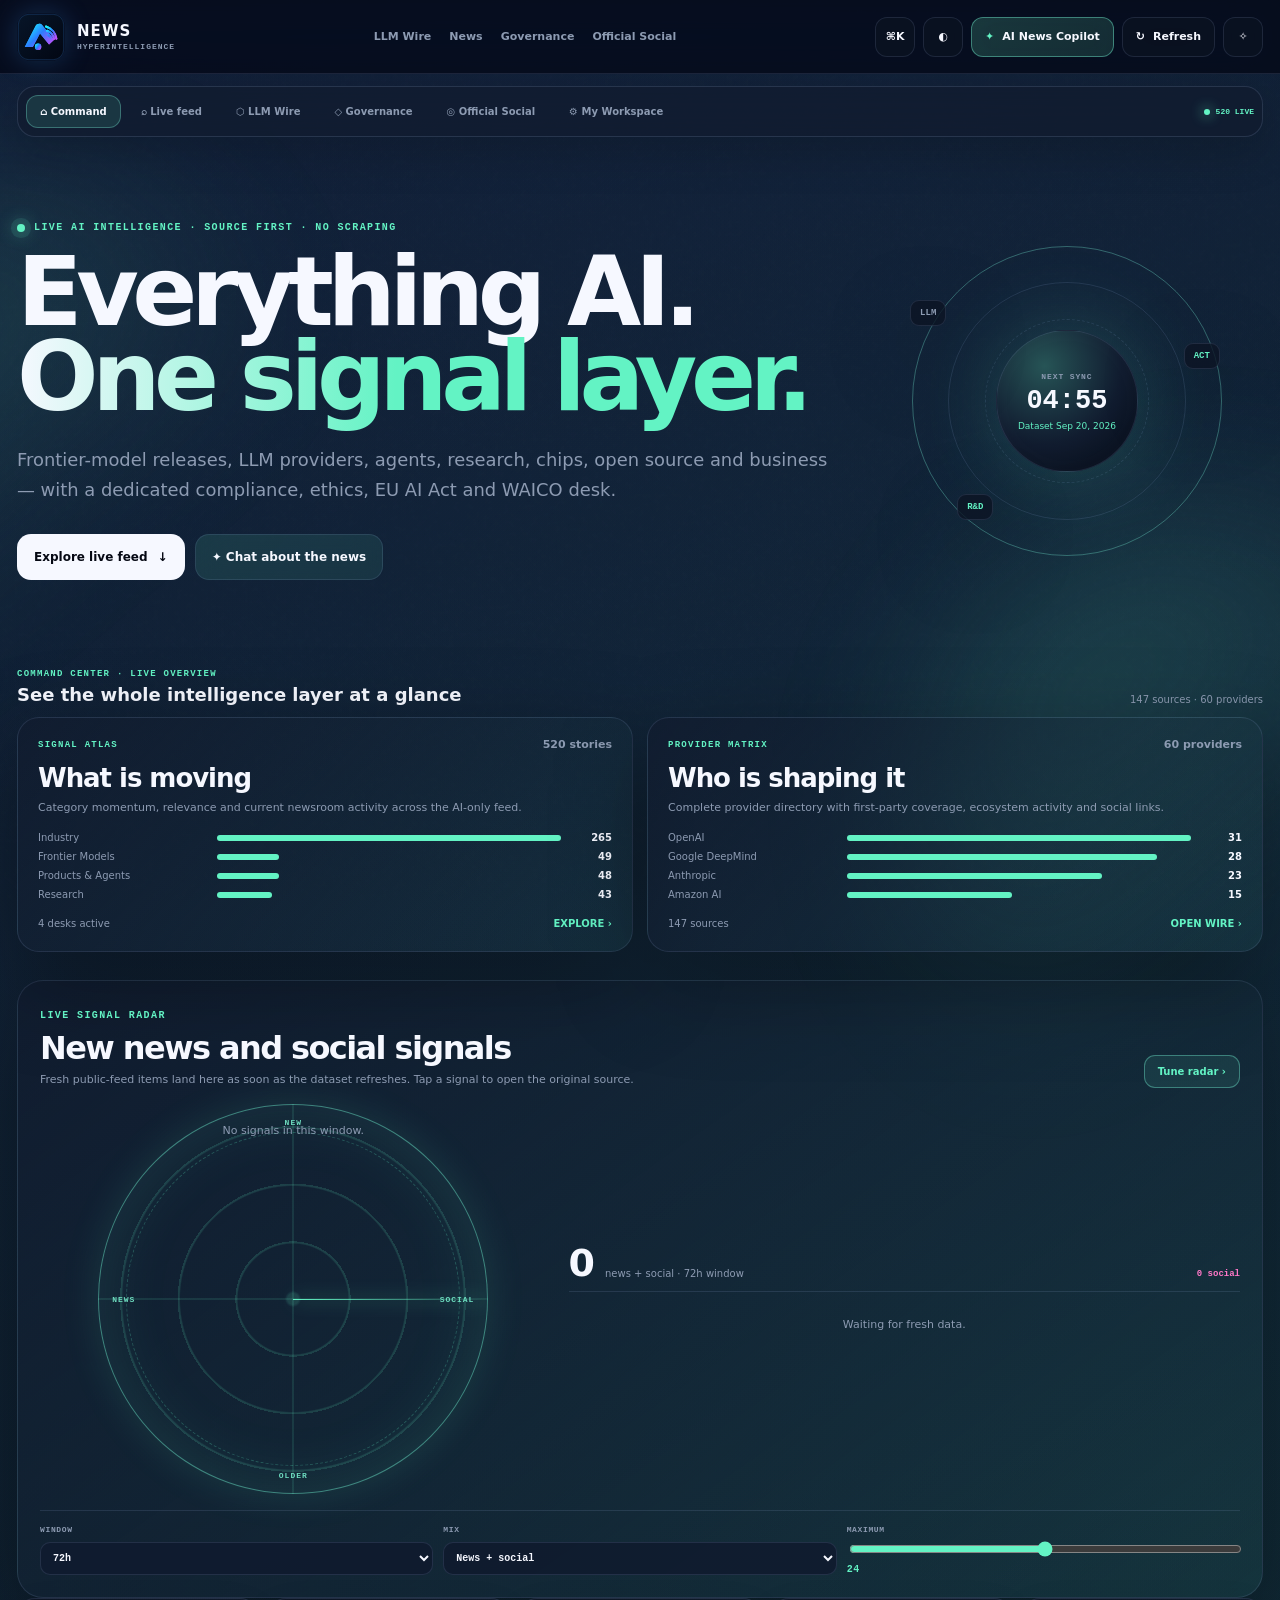
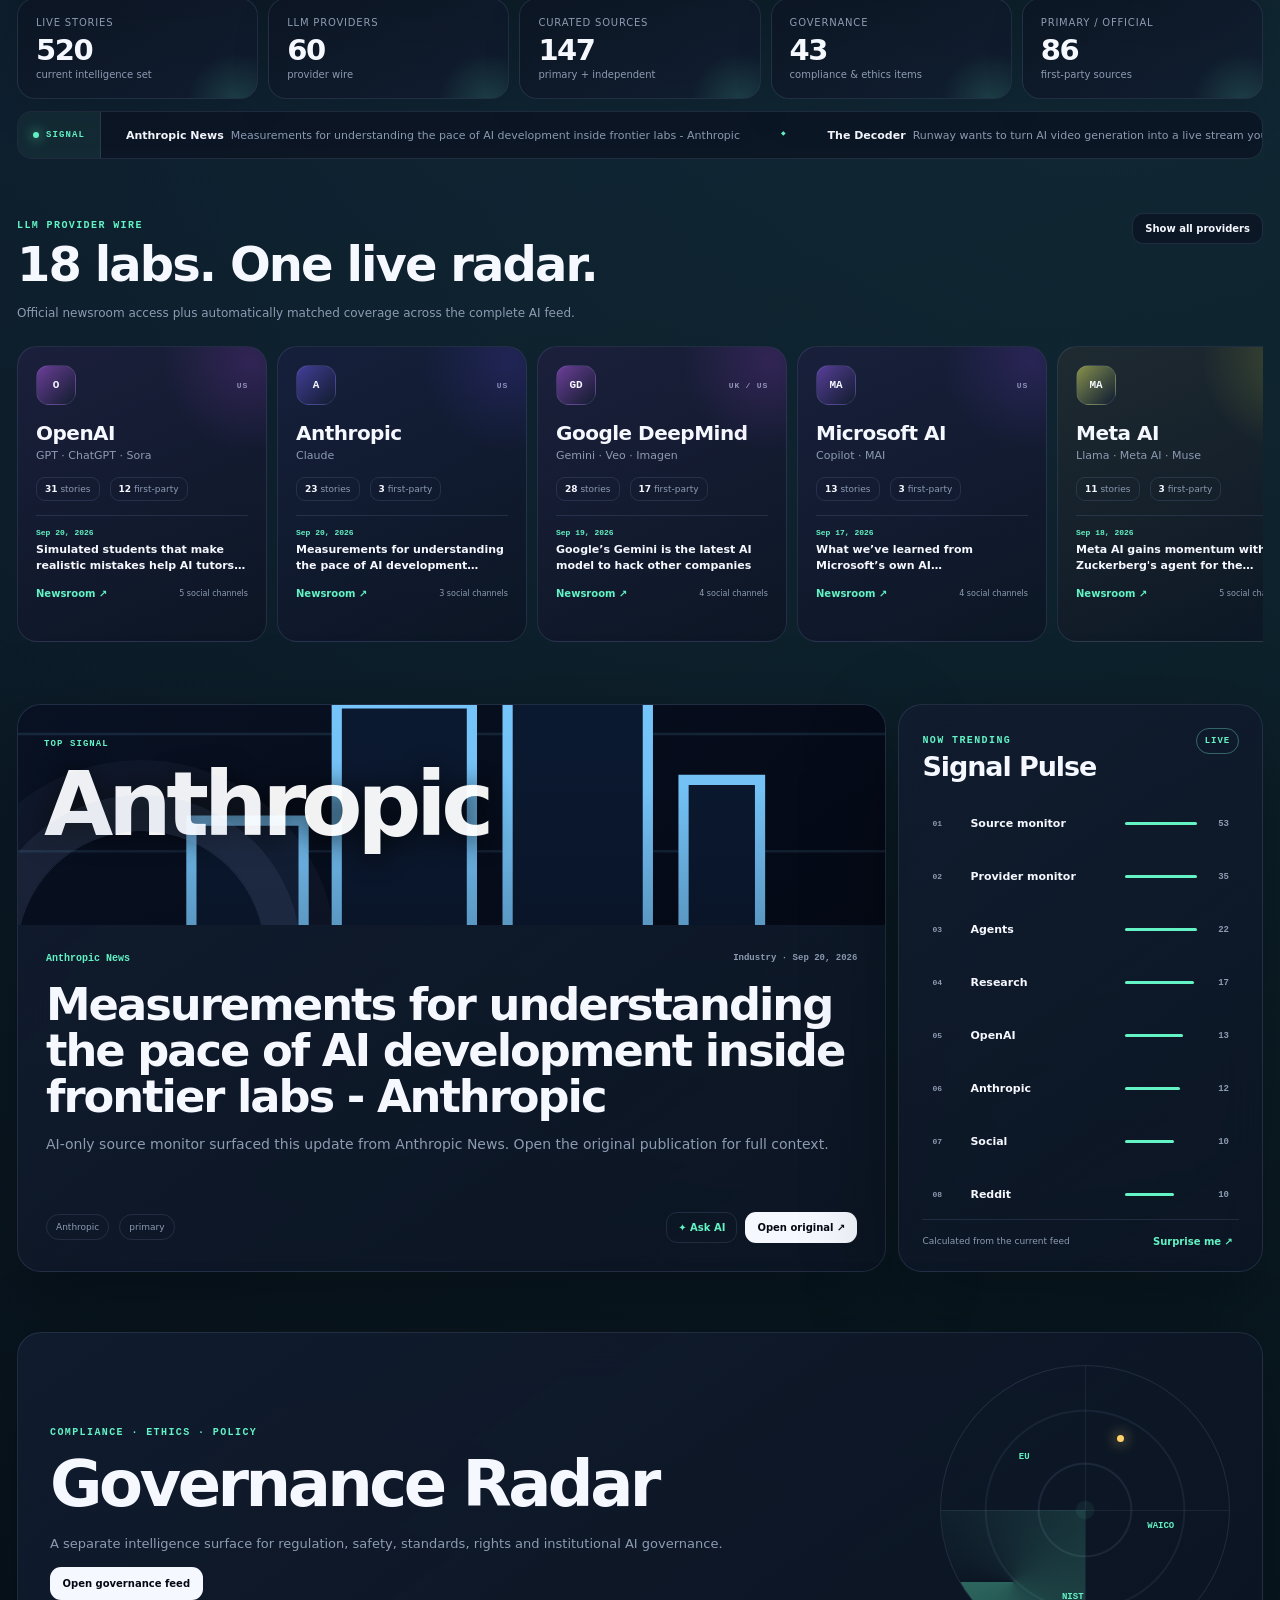
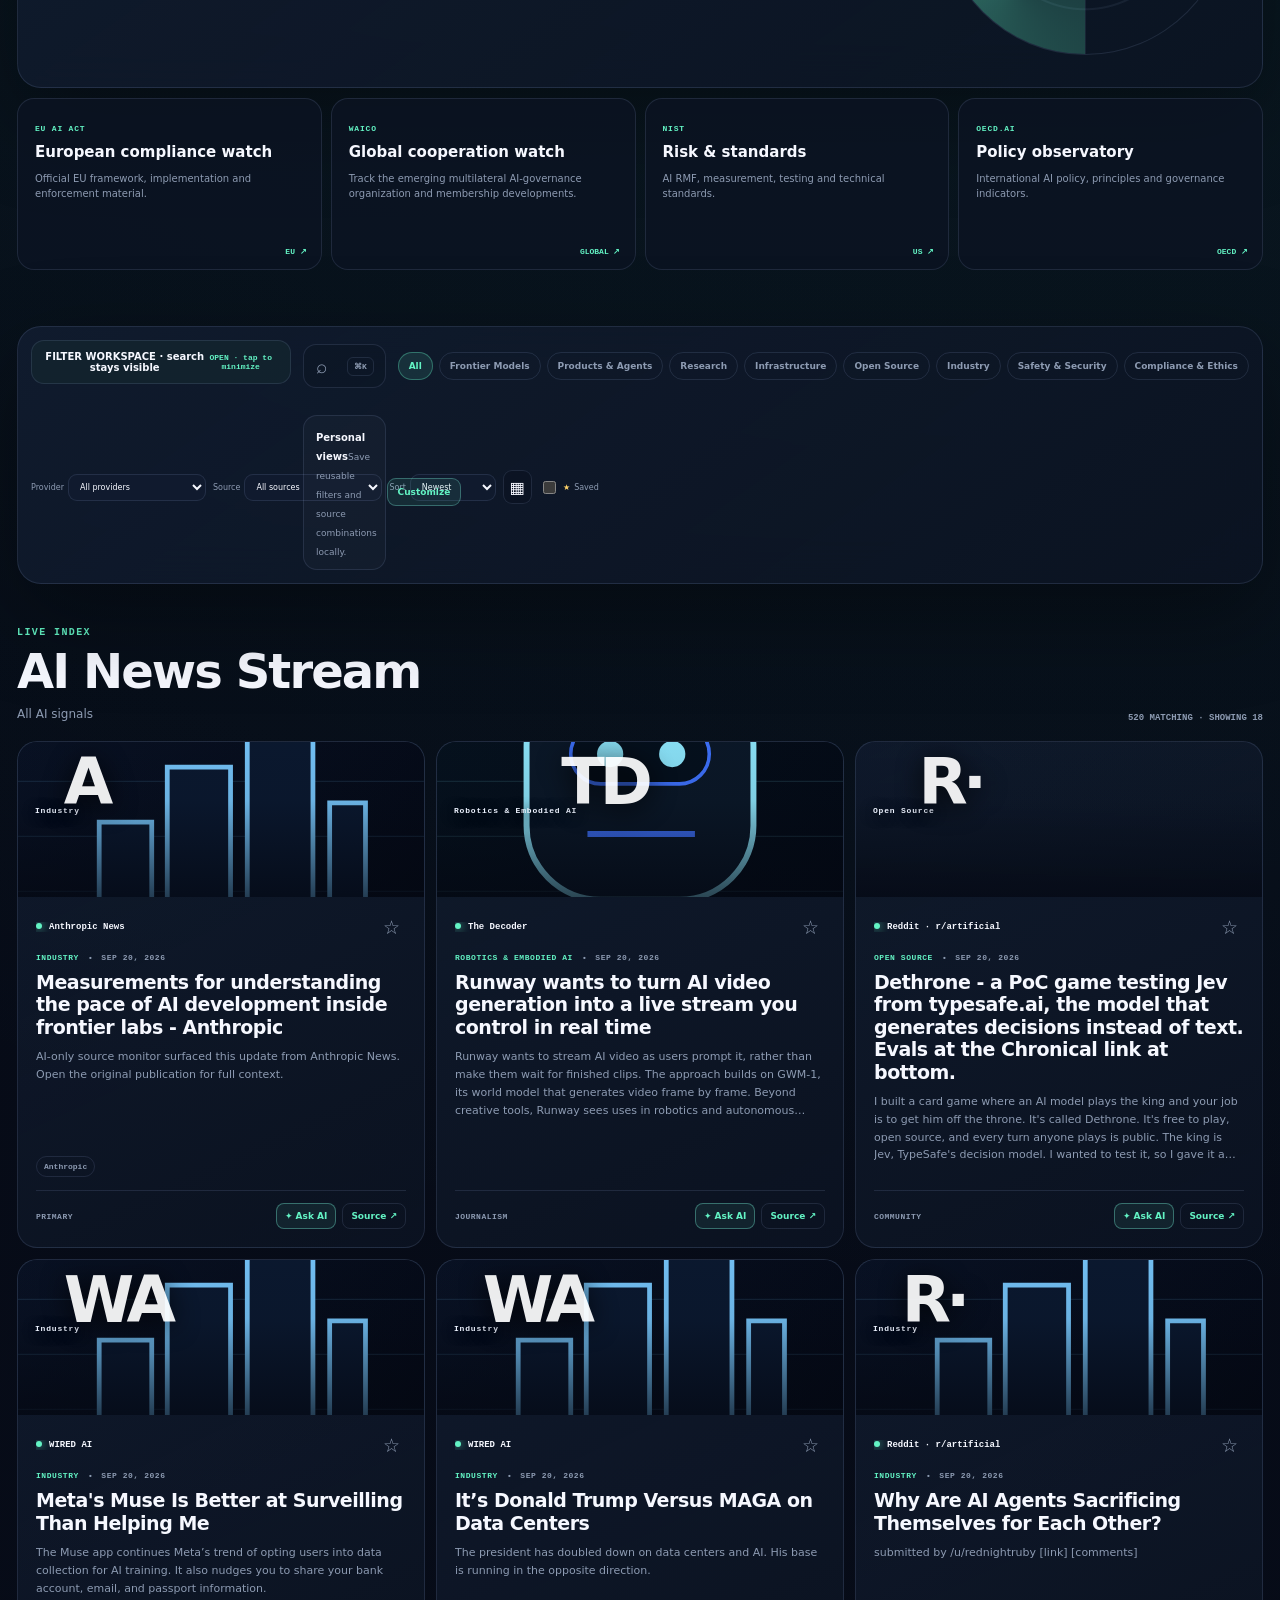
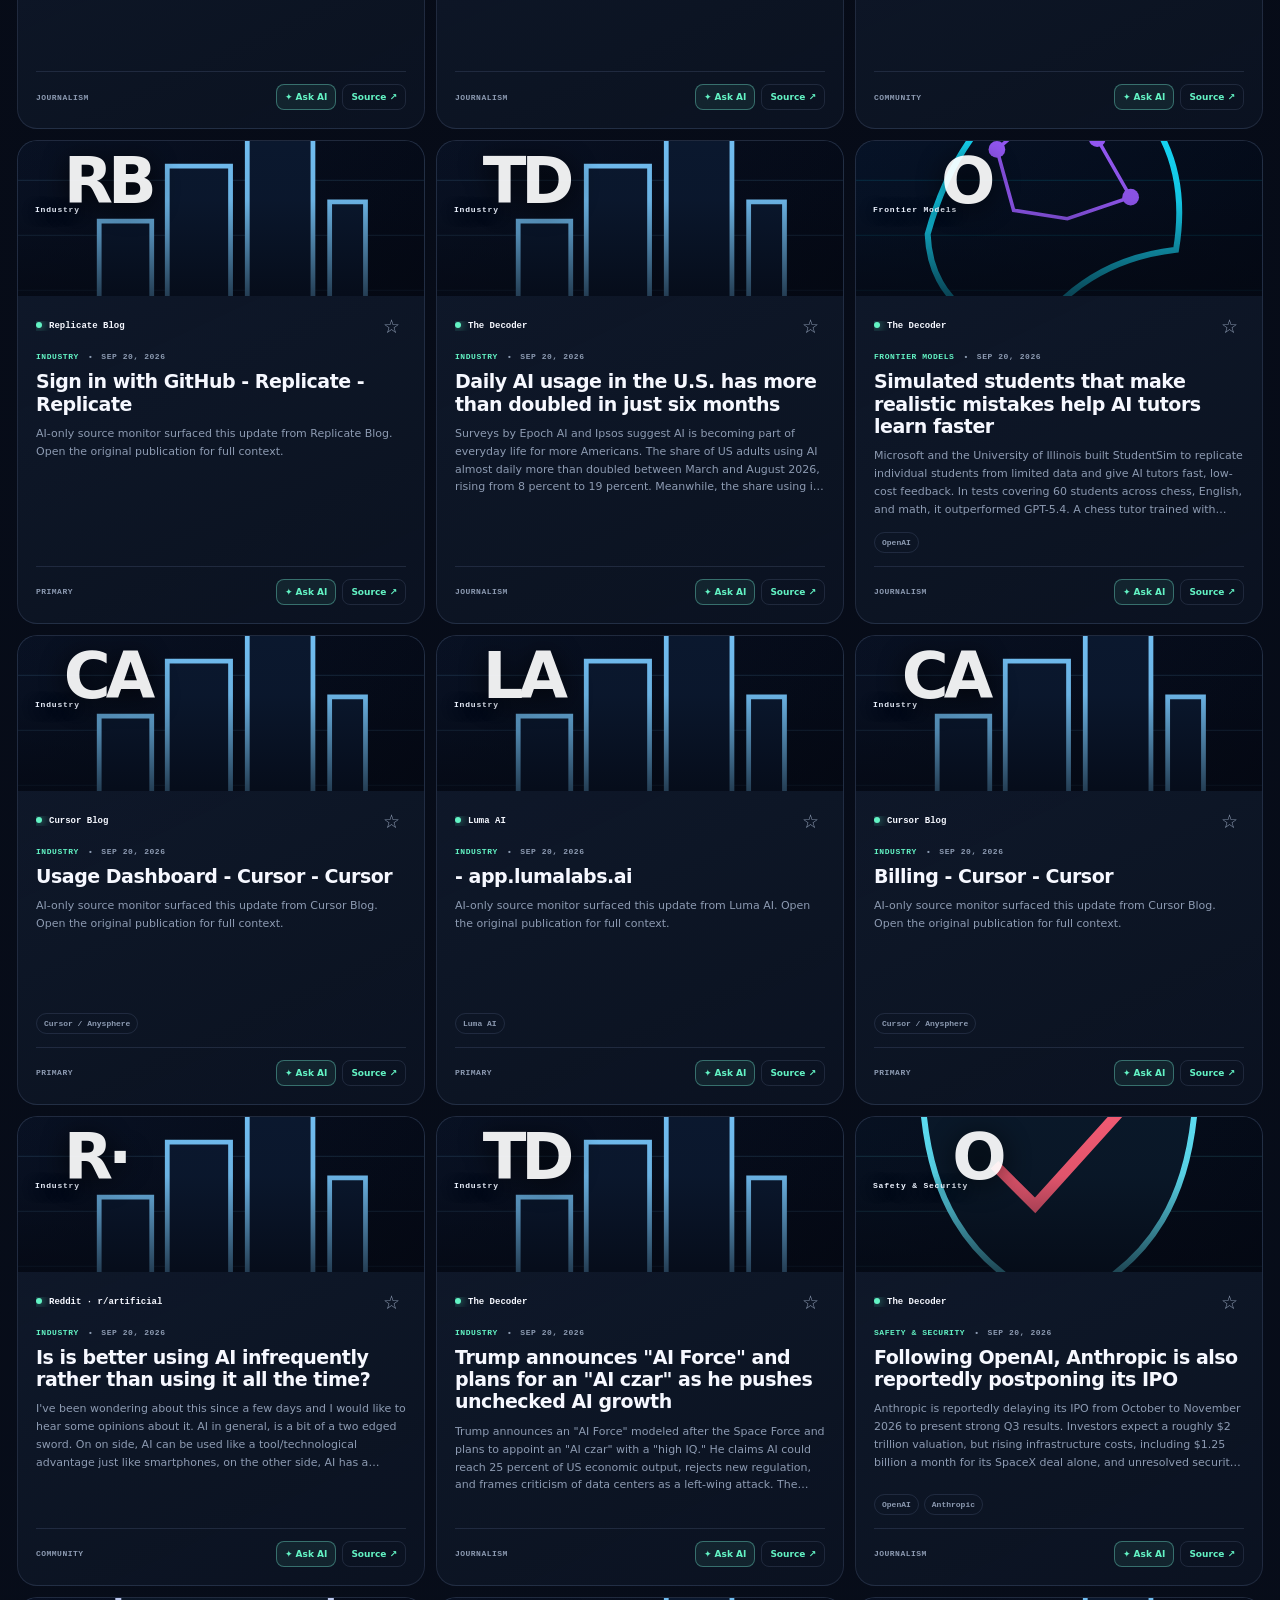
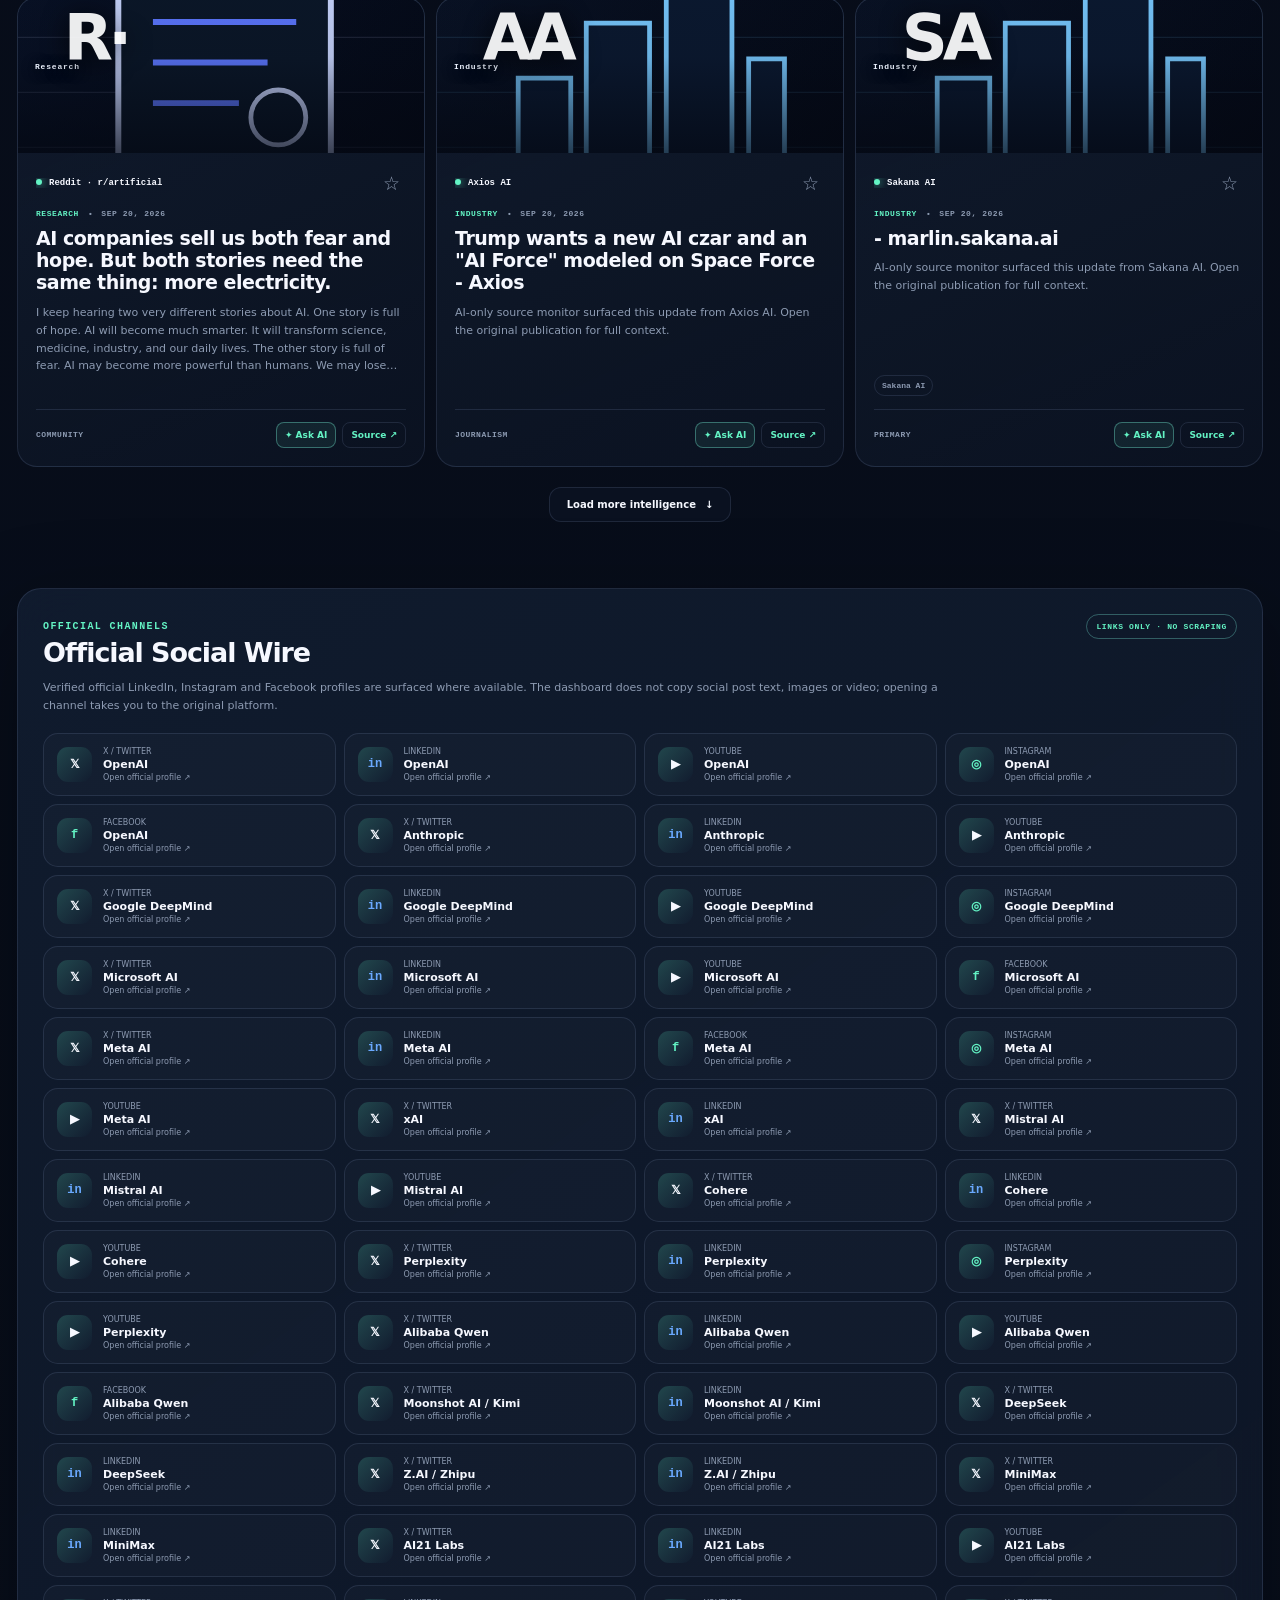
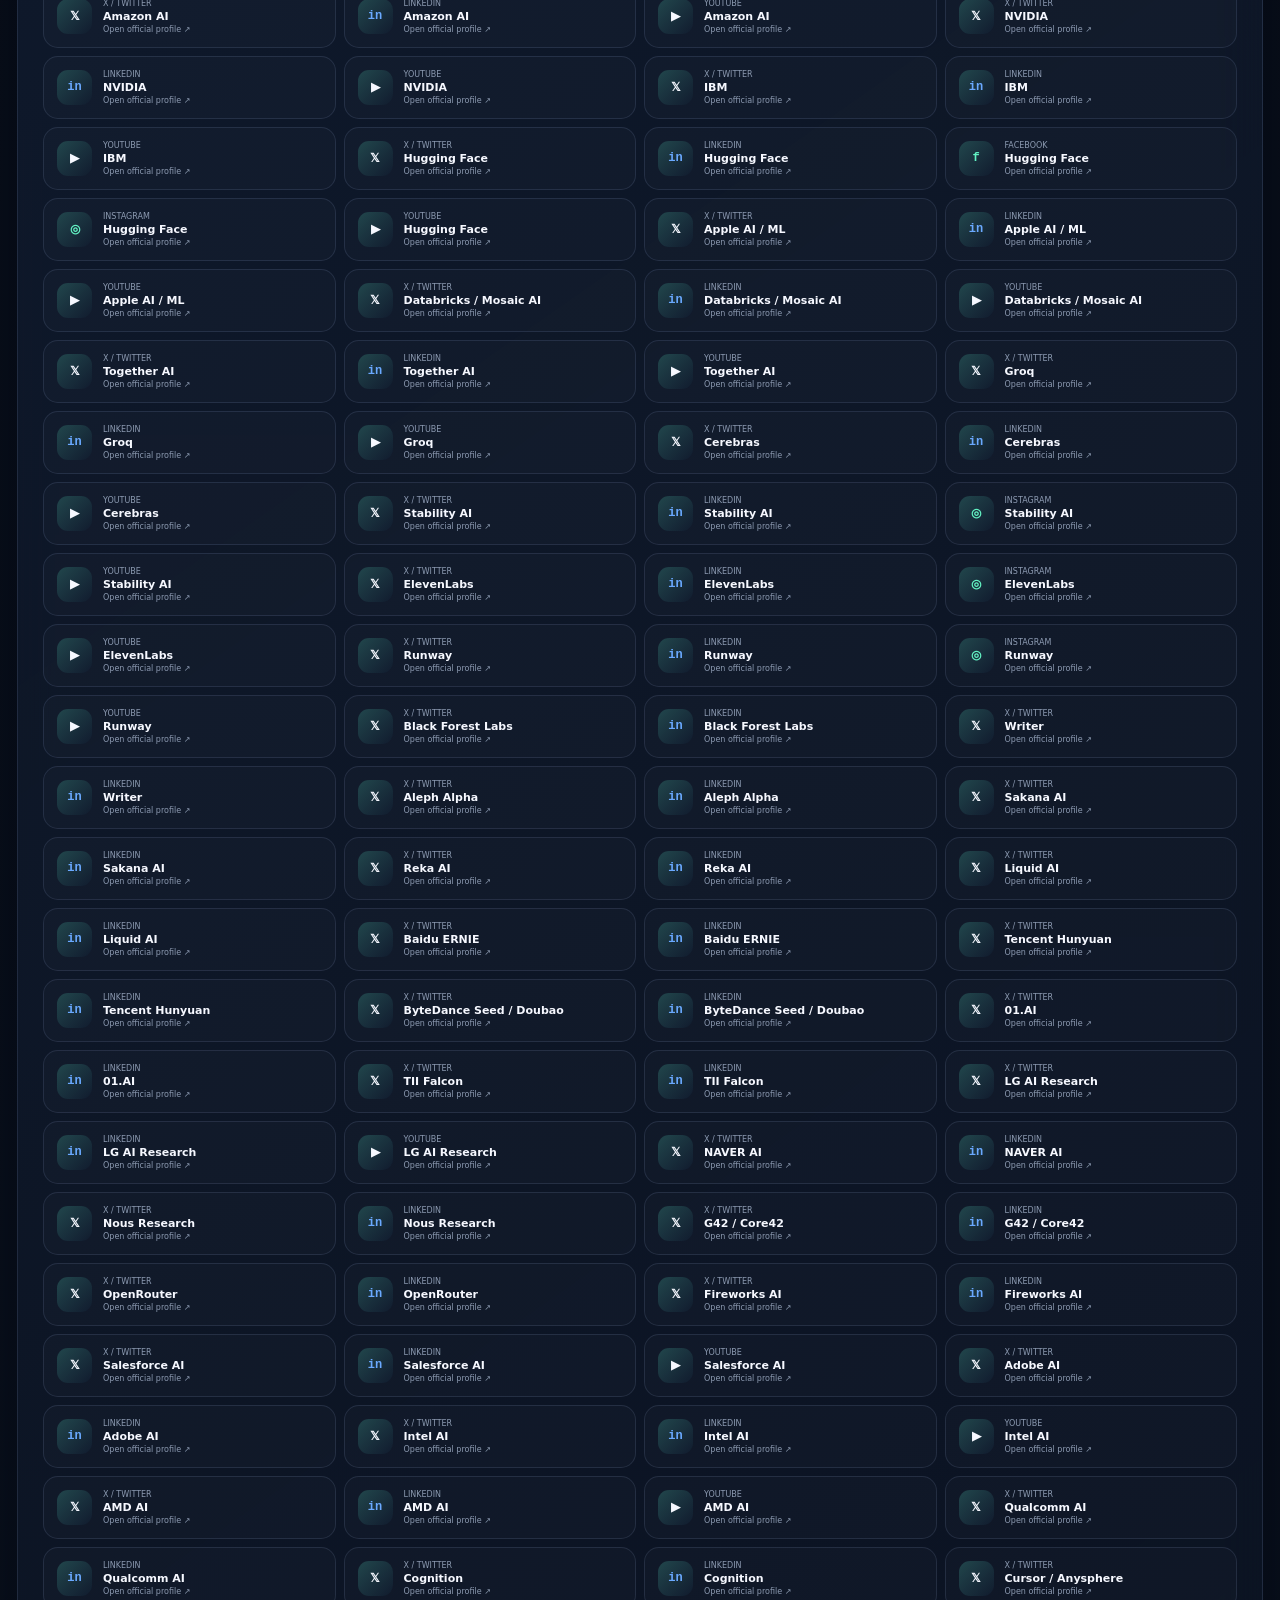
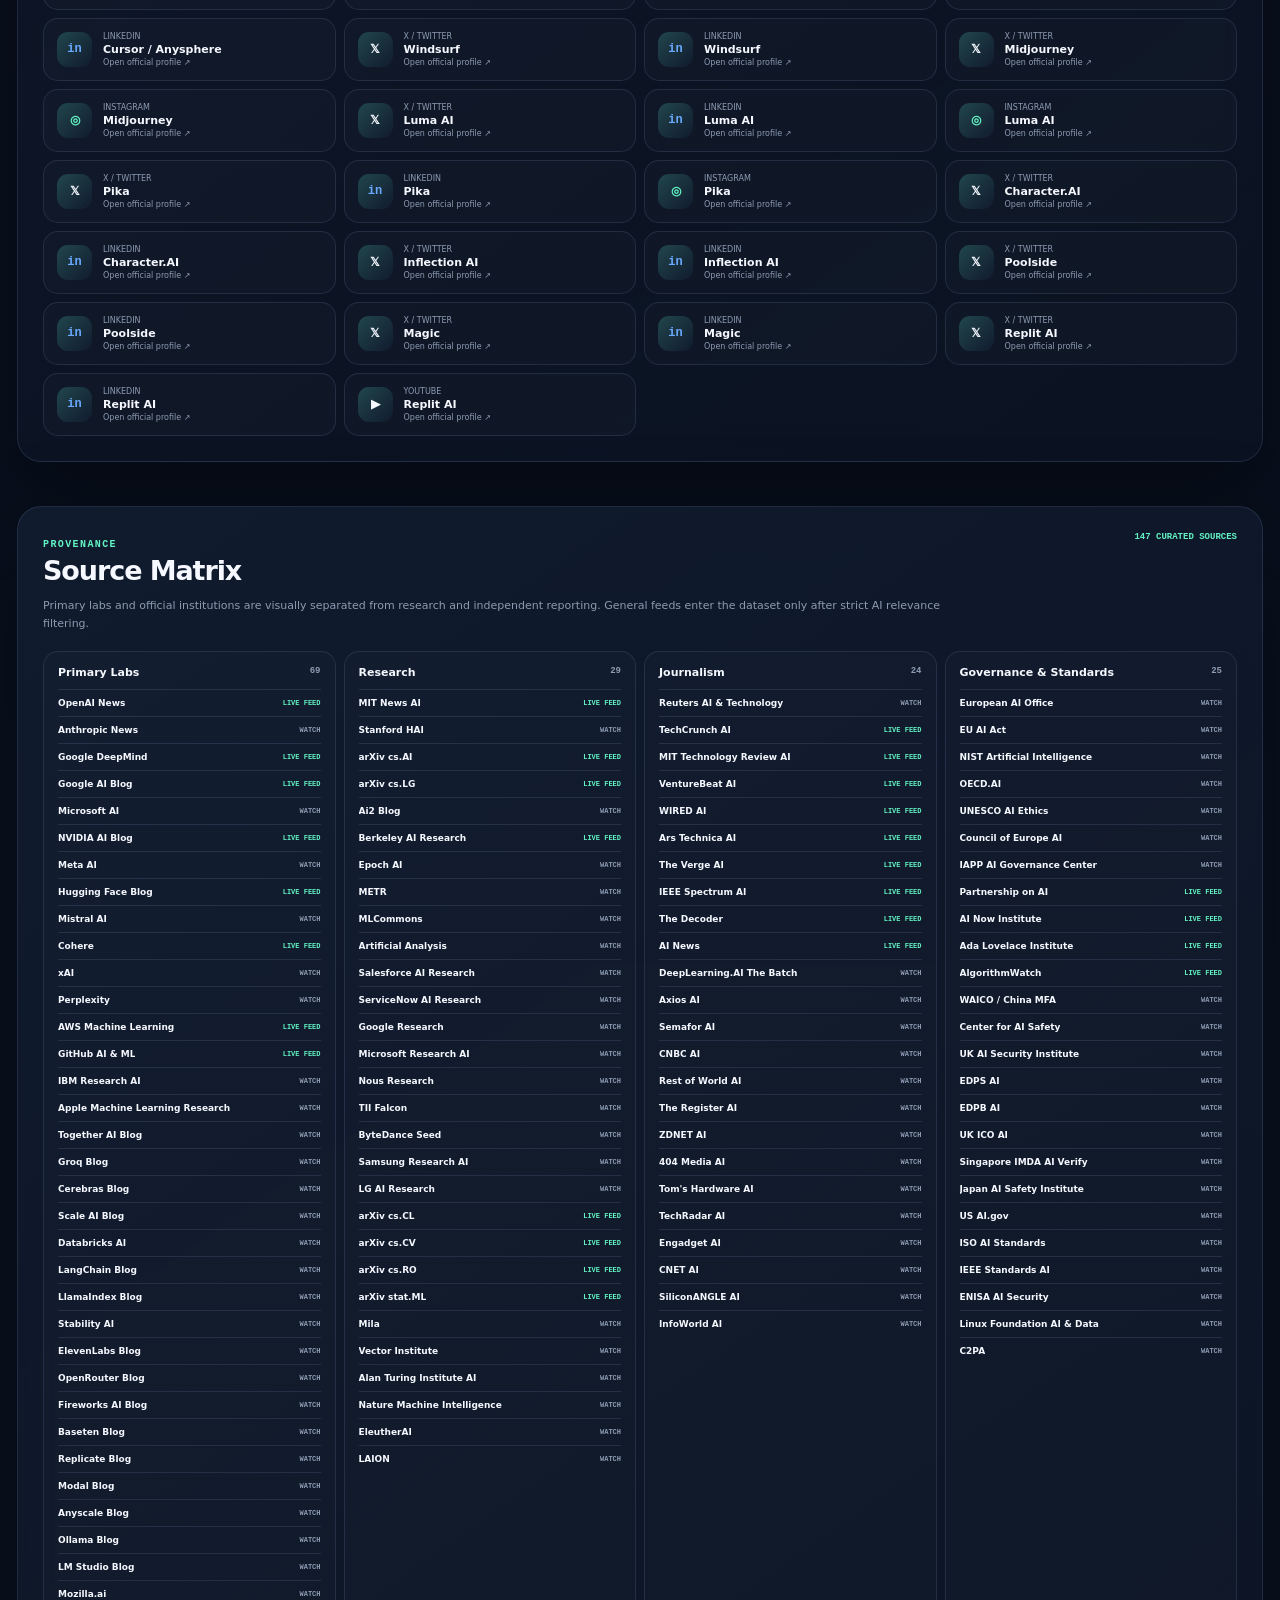
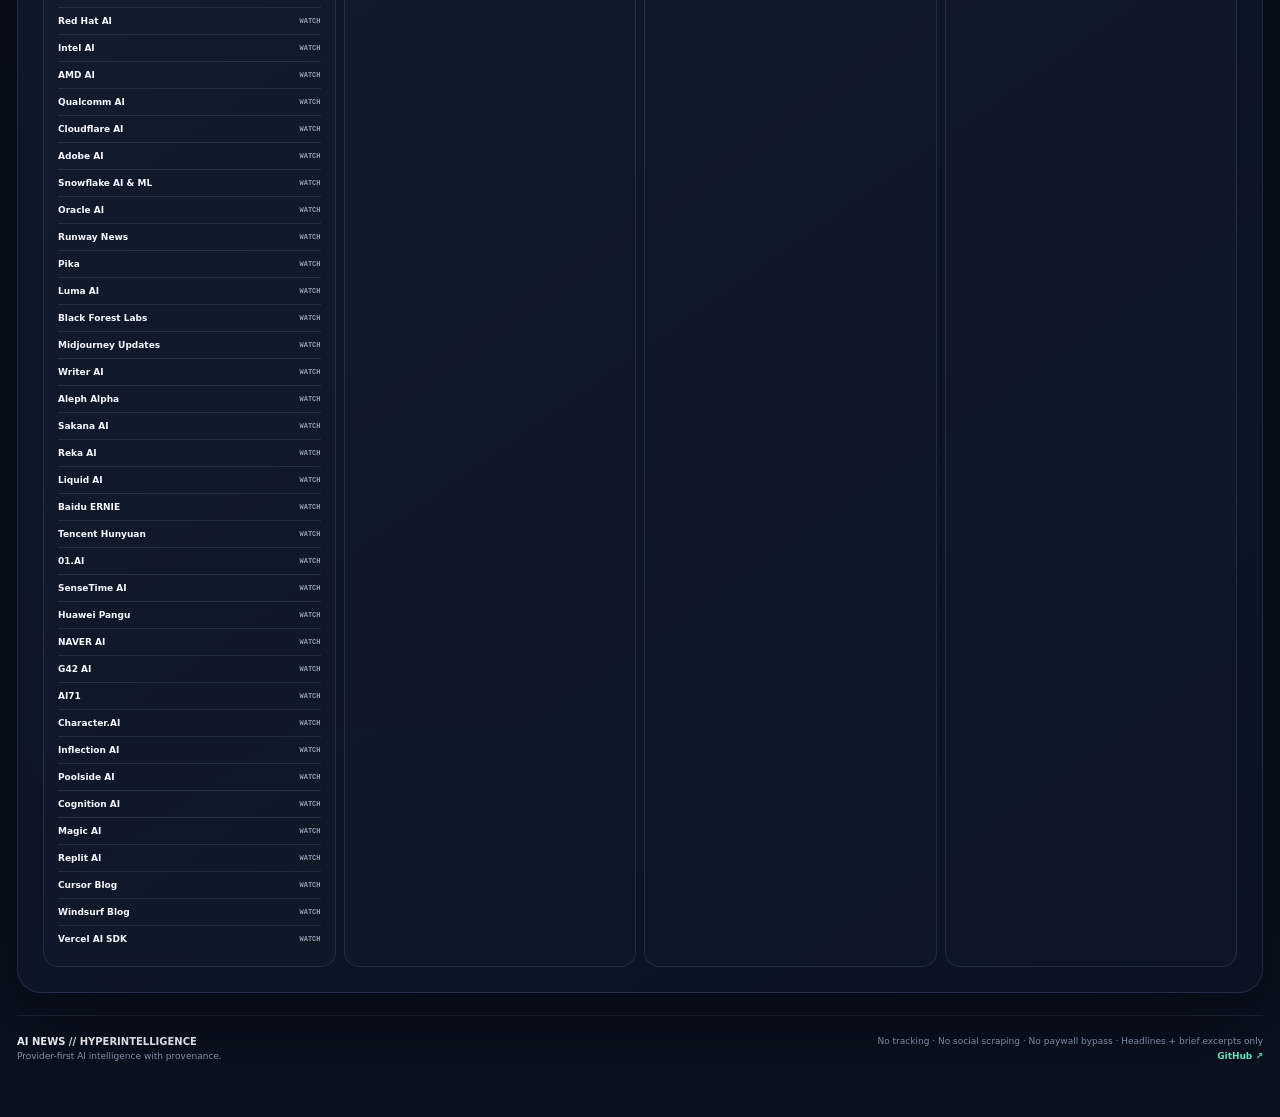
==== commit 7f79aac5: "feat: ship social wire, local copilot and theme studio" ====
--- a/index.html
+++ b/index.html
@@ -165,7 +165,7 @@
   <aside id="chatDrawer" class="chat-drawer" aria-hidden="true" aria-labelledby="chatTitle">
     <div class="chat-backdrop" data-close-chat></div>
     <div class="chat-panel">
-      <header><div><span class="kicker">ARTICLE INTELLIGENCE</span><h2 id="chatTitle">AI News Copilot</h2></div><button class="close-btn" type="button" data-close-chat>×</button></header>
+      <header><div><span class="kicker">ARTICLE INTELLIGENCE</span><h2 id="chatTitle">AI News Copilot</h2></div><div class="chat-header-actions"><button id="chatMinimizeBtn" class="chat-tool-btn" type="button" title="Minimize Copilot">—</button><button id="chatDisableBtn" class="chat-tool-btn danger" type="button" title="Disable Copilot">Disable</button><button class="close-btn" type="button" data-close-chat>×</button></div></header>
       <div id="chatContext" class="chat-context"><span>GLOBAL FEED</span><strong>Ask across the current AI news dataset</strong><p>The built-in research mode answers from loaded headlines and excerpts. Choose an article to focus the context.</p></div>
       <div id="chatMessages" class="chat-messages" aria-live="polite"></div>
       <div class="quick-prompts">
@@ -176,9 +176,9 @@
       </div>
       <form id="chatForm" class="chat-form"><textarea id="chatInput" rows="2" placeholder="Ask about this article or the current AI news…" required></textarea><button type="submit">Send <span>↑</span></button></form>
       <details class="llm-settings">
-        <summary>Connect an optional LLM endpoint</summary>
+        <summary>Local Research Mode · free and API-free (optional connected model)</summary><p class="local-mode-note">The built-in Copilot discusses the loaded AI news without an API key. A connected model is optional.</p>
         <p>GitHub Pages cannot securely hold server secrets. Use a browser-accessible OpenAI-compatible endpoint only if you understand the exposure risk. The token is kept in session memory, never committed or stored permanently.</p>
-        <div class="settings-grid"><label>Endpoint<input id="llmEndpoint" type="url" placeholder="https://example.com/v1/chat/completions"></label><label>Model<input id="llmModel" type="text" placeholder="model-name"></label><label>Session token<input id="llmToken" type="password" autocomplete="off" placeholder="optional"></label><label class="toggle"><input id="llmEnabled" type="checkbox"><span>✦</span> Use connected LLM</label></div>
+        <div class="settings-grid"><label>Endpoint<input id="llmEndpoint" type="url" placeholder="https://example.com/v1/chat/completions"></label><label>Model<input id="llmModel" type="text" placeholder="model-name"></label><label>Session token<input id="llmToken" type="password" autocomplete="off" placeholder="optional"></label><label class="toggle"><input id="copilotEnabledPref" type="checkbox" checked><span>✦</span> Local Copilot active</label><label class="toggle"><input id="llmEnabled" type="checkbox"><span>✦</span> Use connected LLM</label></div>
       </details>
     </div>
   </aside>
--- a/styles.css
+++ b/styles.css
@@ -16,3 +16,14 @@
 @media(max-width:860px){.hero{grid-template-columns:1fr;padding-top:58px}.hero-orbit{min-height:300px}.metrics{grid-template-columns:repeat(2,1fr)}.metrics article:last-child{grid-column:1/-1}.news-grid,.compact-view .news-grid{grid-template-columns:1fr 1fr}.compact-view .news-card{grid-template-columns:1fr;grid-template-rows:125px 1fr}.governance-hero{grid-template-columns:1fr}.radar-stage{display:none}.social-grid,.source-matrix{grid-template-columns:1fr 1fr}.brand-copy small{display:none}.feature-visual strong{font-size:58px}}
 @media(max-width:620px){.shell{width:min(calc(100% - 22px),var(--max))}.topbar{min-height:66px;padding-inline:11px;gap:8px}.brand-mark{width:36px;height:36px}.brand-copy strong{font-size:13px}.top-actions{gap:5px}.icon-btn{min-width:36px;height:36px;padding:0 7px}.ai-btn,.refresh-btn{height:36px;padding:0 9px}.ai-btn{font-size:0}.ai-btn span{font-size:14px}.refresh-btn span:last-child{display:none}.hero{padding:48px 0 36px}.hero h1{font-size:clamp(48px,17vw,76px)}.hero p{font-size:14px}.hero-orbit{min-height:250px}.ring-1{width:230px;height:230px}.ring-2{width:185px;height:185px}.ring-3{width:130px;height:130px}.orbit-core{width:112px;height:112px}.satellite{font-size:7px}.metrics{grid-template-columns:1fr 1fr}.metrics article{padding:14px}.metrics strong{font-size:24px}.ticker-wrap{margin-bottom:38px}.section-head{display:block}.section-tools{margin-top:10px}.provider-rail{grid-auto-columns:minmax(225px,78vw)}.signal-grid{margin-bottom:42px}.featured{grid-template-rows:155px 1fr;min-height:0}.feature-content{padding:18px}.featured h2{font-size:28px}.feature-meta{align-items:flex-start}.feature-actions{width:100%;margin-left:0}.governance-hero{padding:22px}.governance-cards{grid-template-columns:1fr 1fr}.news-grid,.compact-view .news-grid{grid-template-columns:1fr}.news-card{grid-template-rows:135px 1fr;min-height:430px}.compact-view .news-card{grid-template-rows:110px 1fr}.social-grid,.source-matrix{grid-template-columns:1fr}.footer{display:block}.footer>div:last-child{text-align:left;margin-top:12px}.settings-grid{grid-template-columns:1fr}.chat-panel{width:100%}.search-box kbd{display:none}.select-row select{max-width:120px}}
 @media(max-width:430px){.governance-cards{grid-template-columns:1fr}.hero-cta>*{width:100%}.metrics{grid-template-columns:1fr 1fr}.provider-card{min-height:275px}.news-card h3{font-size:18px}.card-bottom{align-items:flex-end}.top-actions #commandBtn{display:none}}
+
+/* AI News 3.5 · Copilot state */
+.chat-header-actions{display:flex;align-items:center;gap:7px}
+.chat-tool-btn{border:1px solid var(--line);border-radius:10px;background:transparent;color:var(--text);padding:7px 9px;font:700 10px var(--mono);cursor:pointer}
+.chat-tool-btn.danger{color:#ff8194;border-color:color-mix(in srgb,#ff8194 38%,var(--line))}
+.chat-drawer.minimized .chat-panel{inset:auto 18px 18px auto;width:min(420px,calc(100% - 36px));height:auto;border-radius:20px}
+.chat-drawer.minimized .chat-panel>.chat-context,.chat-drawer.minimized .chat-panel>.chat-messages,.chat-drawer.minimized .chat-panel>.quick-prompts,.chat-drawer.minimized .chat-panel>.chat-form,.chat-drawer.minimized .chat-panel>.llm-settings{display:none}
+.chat-drawer.minimized .chat-panel>header{border-bottom:0}
+body.copilot-disabled #heroChatBtn,body.copilot-disabled #randomSignalBtn{display:none!important}
+.local-mode-note{margin:0 0 12px;color:var(--muted);font-size:12px;line-height:1.5}
+@media(max-width:620px){.chat-header-actions{gap:4px}.chat-tool-btn{padding:6px 7px;font-size:9px}.chat-drawer.minimized .chat-panel{inset:auto 11px 84px 11px;width:auto}}
--- a/theme-radar-web.css
+++ b/theme-radar-web.css
@@ -1,2 +1,21 @@
 
 .v34-web-radar{margin-top:28px;border:1px solid var(--line);border-radius:26px;background:linear-gradient(145deg,color-mix(in srgb,var(--panel-2) 90%,transparent),color-mix(in srgb,var(--mint) 6%,transparent));box-shadow:var(--shadow);padding:22px;overflow:hidden}.v34-web-radar-head{display:flex;justify-content:space-between;align-items:end;gap:20px;margin-bottom:16px}.v34-web-radar-head h2{margin:7px 0 4px;font-size:32px;letter-spacing:-.05em}.v34-web-radar-head p{margin:0;color:var(--muted);font-size:11px;line-height:1.55;max-width:680px}.v34-web-radar-head button{border:1px solid color-mix(in srgb,var(--mint) 32%,var(--line));border-radius:11px;background:color-mix(in srgb,var(--mint) 9%,transparent);color:var(--mint);padding:10px 13px;font-size:10px;font-weight:850;cursor:pointer;white-space:nowrap}.v34-web-radar-grid{display:grid;grid-template-columns:minmax(280px,.86fr) minmax(0,1.14fr);gap:22px;align-items:center}.v34-web-radar-stage{width:min(100%,390px);aspect-ratio:1;margin:auto;position:relative;border:1px solid color-mix(in srgb,var(--mint) 42%,var(--line));border-radius:50%;background:radial-gradient(circle at center,color-mix(in srgb,var(--mint) 14%,transparent) 0 2%,transparent 3%),repeating-radial-gradient(circle at center,transparent 0 20%,color-mix(in srgb,var(--mint) 15%,transparent) 20.5% 21%),linear-gradient(90deg,transparent 49.7%,color-mix(in srgb,var(--mint) 20%,transparent) 50%,transparent 50.3%),linear-gradient(transparent 49.7%,color-mix(in srgb,var(--mint) 20%,transparent) 50%,transparent 50.3%);box-shadow:inset 0 0 70px color-mix(in srgb,var(--mint) 11%,transparent),0 0 40px color-mix(in srgb,var(--mint) 11%,transparent);overflow:hidden}.v34-web-radar-stage:before{content:"";position:absolute;inset:7%;border:1px dashed color-mix(in srgb,var(--mint) 24%,transparent);border-radius:50%}.v34-web-sweep{position:absolute;z-index:2;left:50%;top:50%;height:1px;width:50%;transform-origin:0 0;background:linear-gradient(90deg,var(--mint),transparent);box-shadow:0 0 17px var(--mint);animation:v34WebSweep 4.4s linear infinite}@keyframes v34WebSweep{to{transform:rotate(360deg)}}.v34-web-point{position:absolute;z-index:3;width:21px;height:21px;margin:-10px;border:1px solid var(--mint);border-radius:50%;background:color-mix(in srgb,var(--mint) 24%,var(--panel-2));padding:0;cursor:pointer;box-shadow:0 0 14px color-mix(in srgb,var(--mint) 55%,transparent)}.v34-web-point i{display:block;width:6px;height:6px;margin:6px auto;border-radius:50%;background:var(--mint)}.v34-web-point.social{border-color:#ff78c8;box-shadow:0 0 15px rgba(255,120,200,.7)}.v34-web-point.social i{background:#ff78c8}.v34-web-point.fresh{animation:v34WebPing 1.8s ease-in-out infinite}@keyframes v34WebPing{50%{transform:scale(1.45);opacity:.62}}.v34-web-point span{position:absolute;left:16px;top:-3px;white-space:nowrap;color:var(--text);font:800 8px var(--mono);text-shadow:0 1px 8px #000}.v34-web-point.social span{color:#ffb9e5}.v34-web-axis{position:absolute;color:color-mix(in srgb,var(--mint) 74%,var(--muted));font:800 8px var(--mono);letter-spacing:.12em}.v34-web-axis.n{top:13px;left:50%;transform:translateX(-50%)}.v34-web-axis.e{right:13px;top:50%;transform:translateY(-50%)}.v34-web-axis.s{bottom:13px;left:50%;transform:translateX(-50%)}.v34-web-axis.w{left:13px;top:50%;transform:translateY(-50%)}.v34-web-radar-stats{display:flex;align-items:end;gap:10px;border-bottom:1px solid var(--line);padding-bottom:12px;margin-bottom:8px}.v34-web-radar-stats strong{font-size:38px;line-height:.8}.v34-web-radar-stats span{color:var(--muted);font-size:10px}.v34-web-radar-stats em{margin-left:auto;color:#ff78c8;font:800 9px var(--mono);font-style:normal}.v34-web-radar-item{width:100%;display:grid;grid-template-columns:auto 1fr;gap:4px 9px;text-align:left;border:0;border-bottom:1px dashed var(--line);background:none;color:var(--text);padding:11px 2px;cursor:pointer}.v34-web-radar-item strong{font-size:12px;line-height:1.35}.v34-web-radar-item small{grid-column:2;color:var(--muted);font-size:9px}.v34-web-radar-item>span{grid-row:1 / span 2;align-self:start;border:1px solid color-mix(in srgb,var(--mint) 35%,var(--line));border-radius:6px;padding:4px 5px;color:var(--mint);font:800 7px var(--mono)}.v34-web-radar-item>span.social{color:#ff78c8;border-color:rgba(255,120,200,.42)}.v34-web-radar-item.fresh strong{color:var(--mint)}.v34-web-empty{display:grid;place-items:center;min-height:50px;color:var(--muted);font-size:11px}.v34-web-radar-settings{display:grid;grid-template-columns:repeat(3,1fr);gap:10px;margin-top:16px;border-top:1px solid var(--line);padding-top:14px}.v34-web-radar-settings label{display:grid;gap:5px;color:var(--muted);font:800 8px var(--mono);letter-spacing:.08em;text-transform:uppercase}.v34-web-radar-settings select,.v34-web-radar-settings input[type=range]{width:100%;accent-color:var(--mint)}.v34-web-radar-settings select{border:1px solid var(--line);border-radius:10px;background:var(--panel-2);color:var(--text);padding:8px;font-size:10px}.v34-web-radar-settings span{color:var(--mint);font-size:10px}.v34-web-radar-settings option{background:#11172b;color:#fff}#v34ThemePanel{position:fixed;z-index:420;inset:0;display:none;background:rgba(0,0,0,.66);backdrop-filter:blur(12px);padding:46px 18px}#v34ThemePanel.open{display:block}#v34ThemePanel>section{width:min(860px,100%);max-height:90vh;overflow:auto;margin:auto;border:1px solid var(--line);border-radius:25px;background:linear-gradient(180deg,var(--panel-2),var(--bg));box-shadow:0 35px 120px rgba(0,0,0,.5);padding:22px}.v34-theme-backdrop{position:absolute;inset:0}.v34-theme-panel-head,#v34ThemePanel header{position:relative;display:flex;justify-content:space-between;align-items:start;gap:14px}#v34ThemePanel header span{color:var(--mint);font:800 9px var(--mono);letter-spacing:.14em}#v34ThemePanel header h2{margin:6px 0 0;font-size:28px}#v34ThemePanel header button{width:38px;height:38px;border:1px solid var(--line);border-radius:11px;background:transparent;color:var(--text);font-size:22px;cursor:pointer}#v34ThemePanel p{position:relative;color:var(--muted);font-size:11px;line-height:1.55}.v34-web-theme-grid{position:relative;display:grid;grid-template-columns:repeat(4,1fr);gap:8px}.v34-web-theme{display:flex;align-items:center;gap:8px;border:1px solid var(--line);border-radius:12px;background:var(--panel);color:var(--muted);padding:9px;text-align:left;cursor:pointer}.v34-web-theme i{width:25px;height:25px;flex:0 0 25px;border-radius:8px;background:linear-gradient(135deg,var(--v34-swatch),var(--v34-theme-bg));box-shadow:inset 0 0 0 1px rgba(255,255,255,.4)}.v34-web-theme span{overflow:hidden;text-overflow:ellipsis;white-space:nowrap;font-size:9px}.v34-web-theme.active{color:var(--text);border-color:var(--mint);box-shadow:0 0 0 1px color-mix(in srgb,var(--mint) 25%,transparent)}.v34-web-theme.active i{box-shadow:0 0 0 2px var(--mint)}body[data-v34-theme="newspaper-old"],body[data-v34-theme="paper-light"],body[data-v34-theme="old-news"]{font-family:Georgia,"Times New Roman",serif}body[data-v34-theme="interactive-matrix"],body[data-v34-theme="retro-crt"],body[data-v34-theme="blueprint"],body[data-v34-theme="cyberpunk"]{font-family:var(--mono)}@media(max-width:900px){.v34-web-radar-grid{grid-template-columns:1fr}.v34-web-radar-stage{width:min(100%,350px)}.v34-web-radar-head{display:block}.v34-web-radar-head button{margin-top:12px}.v34-web-theme-grid{grid-template-columns:repeat(3,1fr)}}@media(max-width:560px){.v34-web-radar{padding:15px}.v34-web-radar-head h2{font-size:25px}.v34-web-radar-settings{grid-template-columns:1fr}.v34-web-theme-grid{grid-template-columns:repeat(2,1fr)}#v34ThemePanel{padding:25px 10px}#v34ThemePanel>section{padding:16px}}
+
+/* AI News 3.5 · Matrix and kawaii visuals */
+.v34-web-matrix-canvas,.v34-web-kawaii{position:fixed;inset:0;width:100%;height:100%;pointer-events:none}
+.v34-web-matrix-canvas{z-index:0;opacity:0;transition:opacity .5s}
+.v34-web-matrix-canvas.active{opacity:.28}
+.v34-web-kawaii{z-index:0;opacity:0;transition:opacity .35s}
+.v34-web-kawaii.active{opacity:1}
+.v34-web-kawaii span{position:absolute;font-size:42px;filter:drop-shadow(0 8px 14px rgba(92,44,82,.22));animation:v34WebFloat 9s ease-in-out infinite}
+.v34-web-kawaii span:nth-child(1){left:3%;top:18%;animation-delay:-1s}
+.v34-web-kawaii span:nth-child(2){right:5%;top:31%;animation-delay:-4s}
+.v34-web-kawaii span:nth-child(3){left:17%;bottom:18%;animation-delay:-6s}
+.v34-web-kawaii span:nth-child(4){right:20%;bottom:11%;animation-delay:-2s}
+@keyframes v34WebFloat{0%,100%{transform:translate3d(0,0,0) rotate(-4deg)}50%{transform:translate3d(0,-15px,0) rotate(5deg)}}
+@keyframes v34WebPulse{0%,100%{filter:drop-shadow(0 0 0 transparent)}50%{filter:drop-shadow(0 0 20px currentColor)}}
+@keyframes v34WebGrid{0%{background-position:0 0}100%{background-position:0 54px}}
+body[data-v34-theme="cyberpunk"] .hero-orbit{animation:v34WebPulse 2.2s ease-in-out infinite}
+body[data-v34-theme="neon-tokyo"] .topbar:after{content:"";position:absolute;left:0;right:0;bottom:-1px;height:1px;background:var(--mint);box-shadow:0 0 18px var(--mint);animation:v34WebGrid 6s linear infinite}
+body[data-v34-theme="synthwave"] .hero-orbit:before{animation:v34WebGrid 9s linear infinite}
+@media(prefers-reduced-motion:reduce){.v34-web-kawaii span,.hero-orbit,body[data-v34-theme="cyberpunk"] .hero-orbit,body[data-v34-theme="neon-tokyo"] .topbar:after{animation:none!important}}
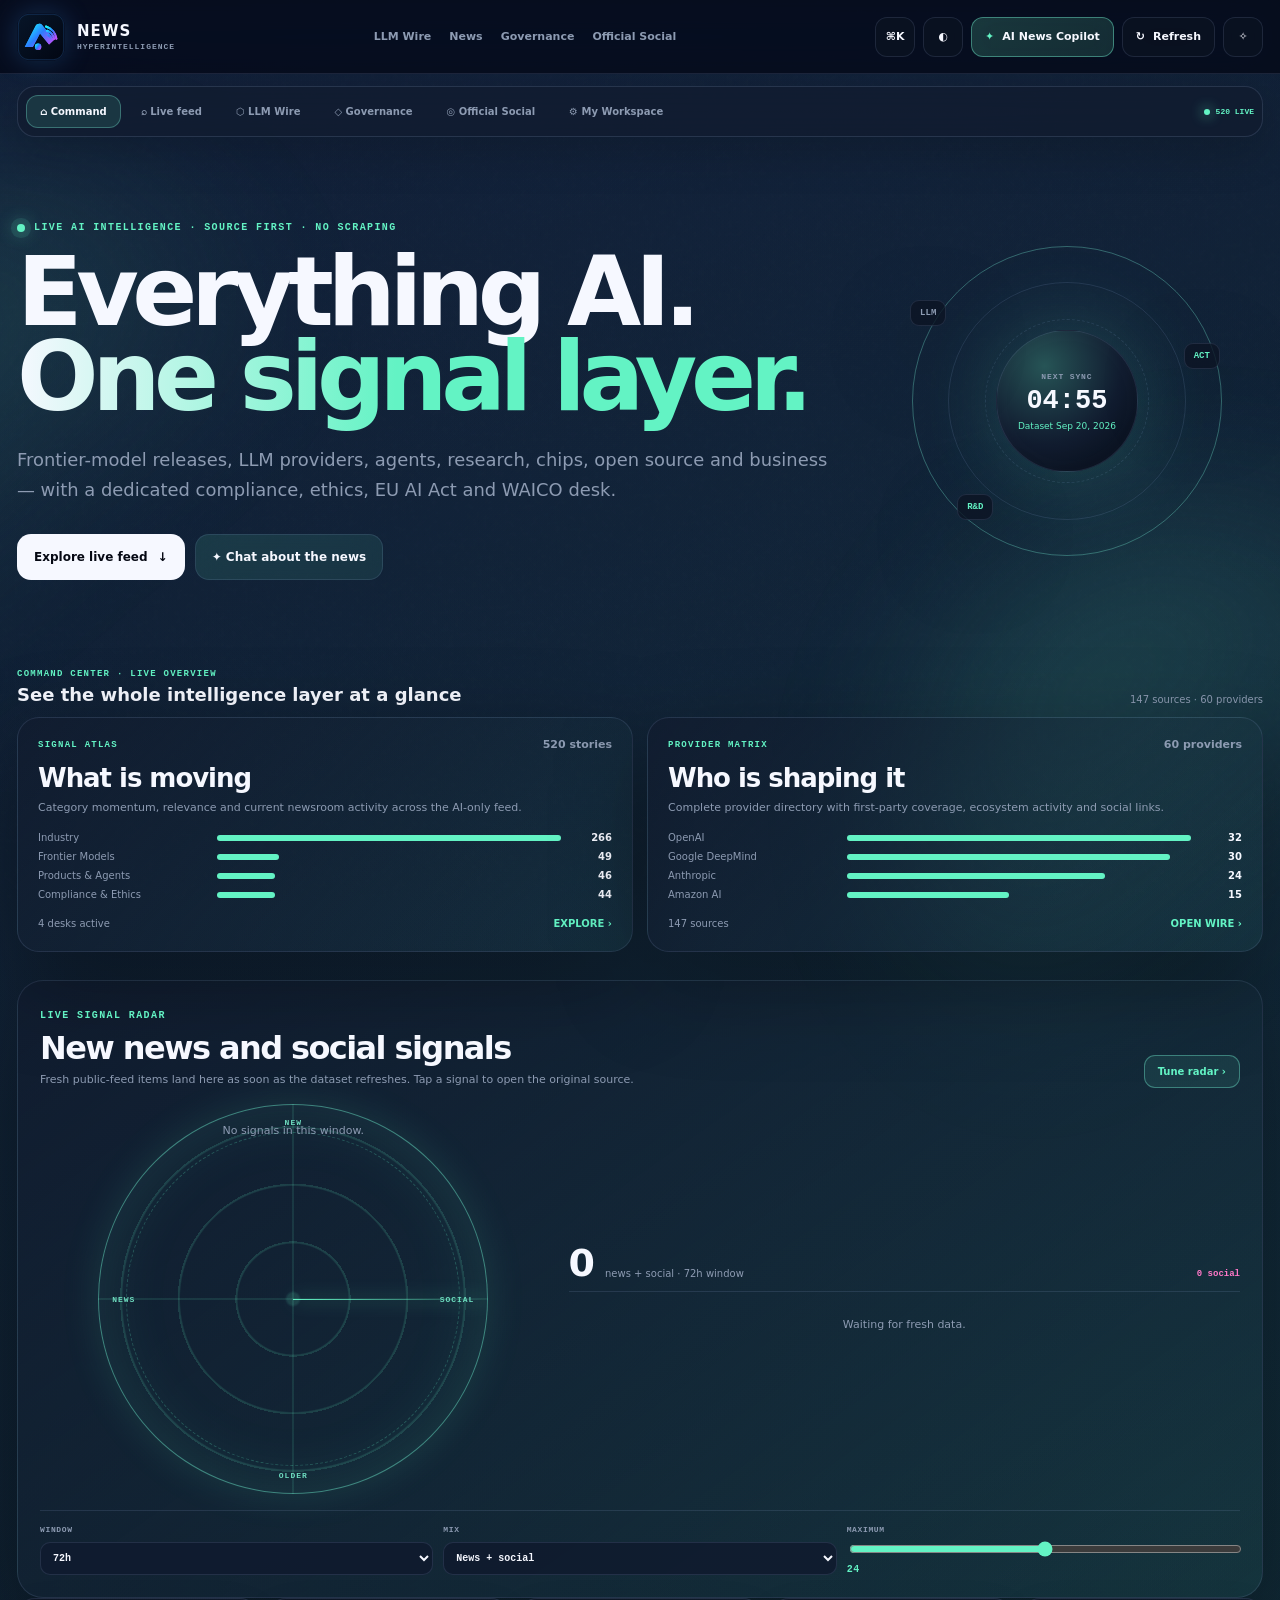
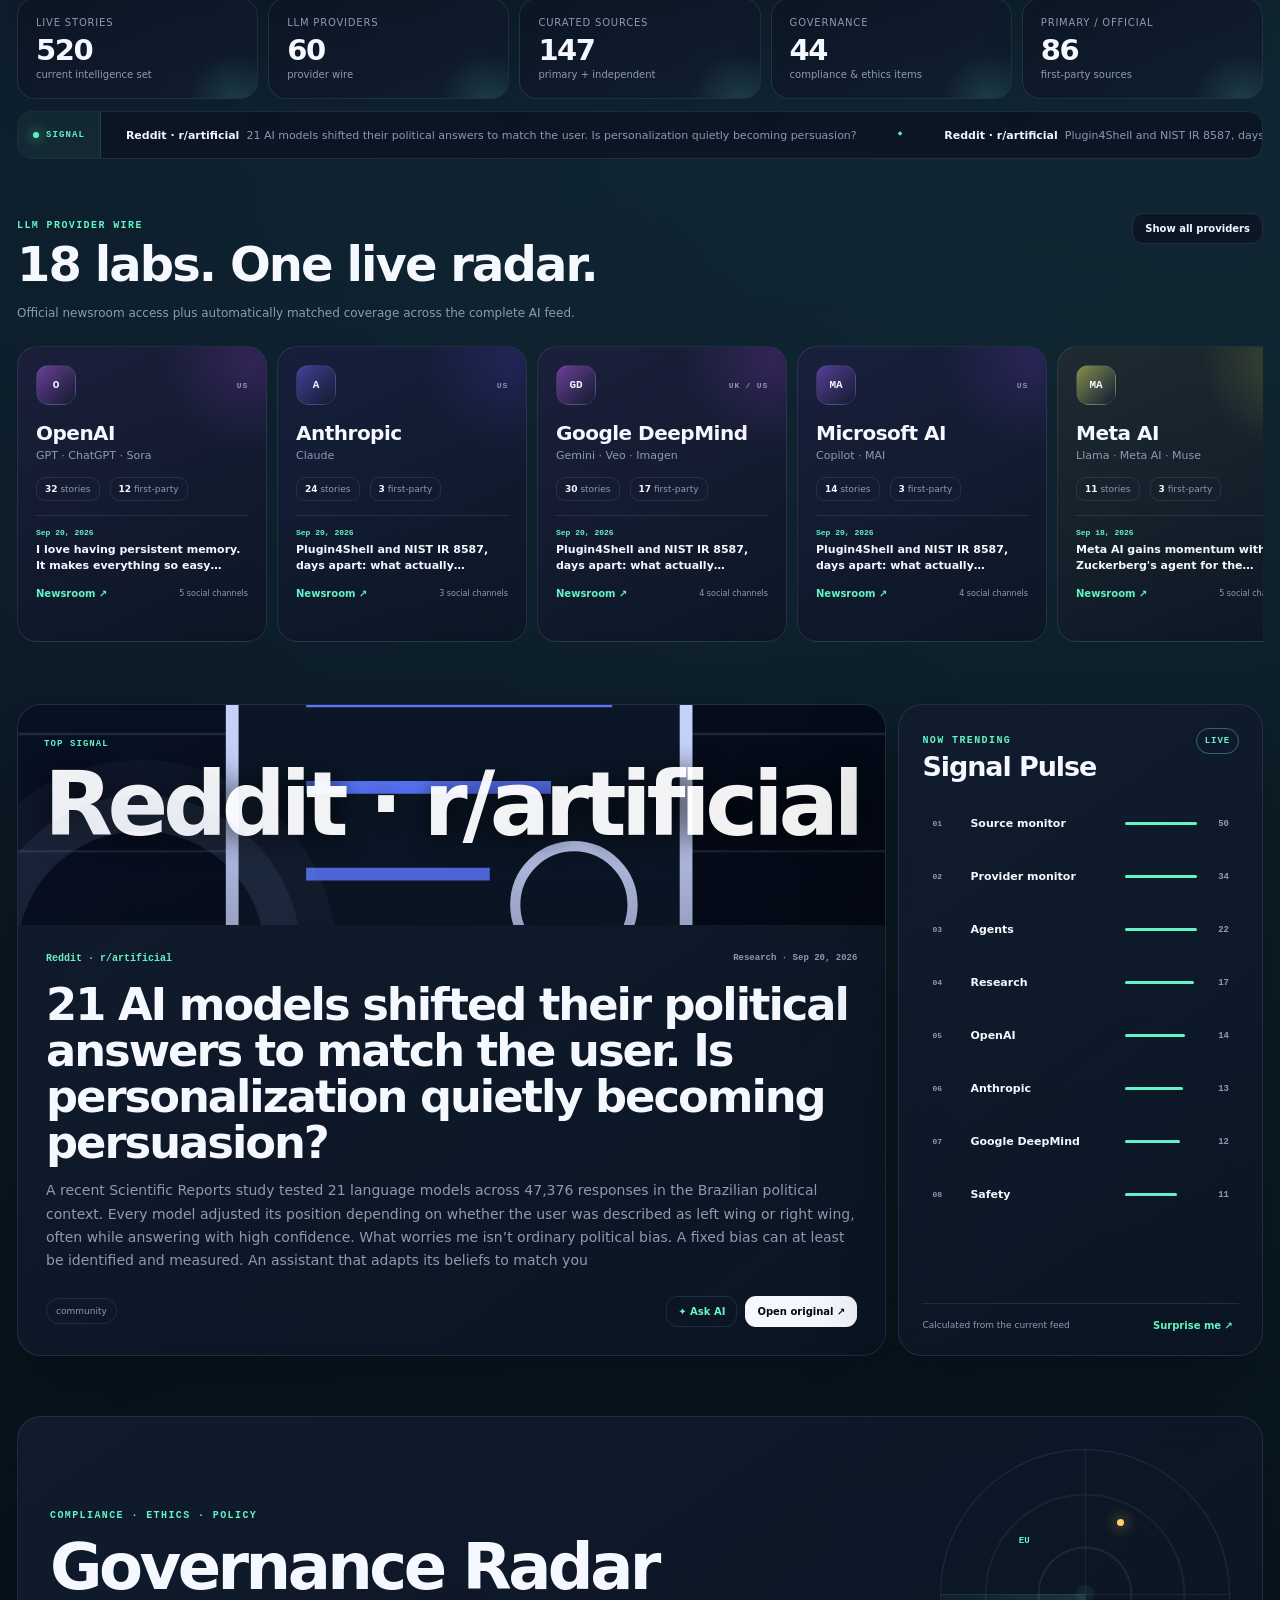
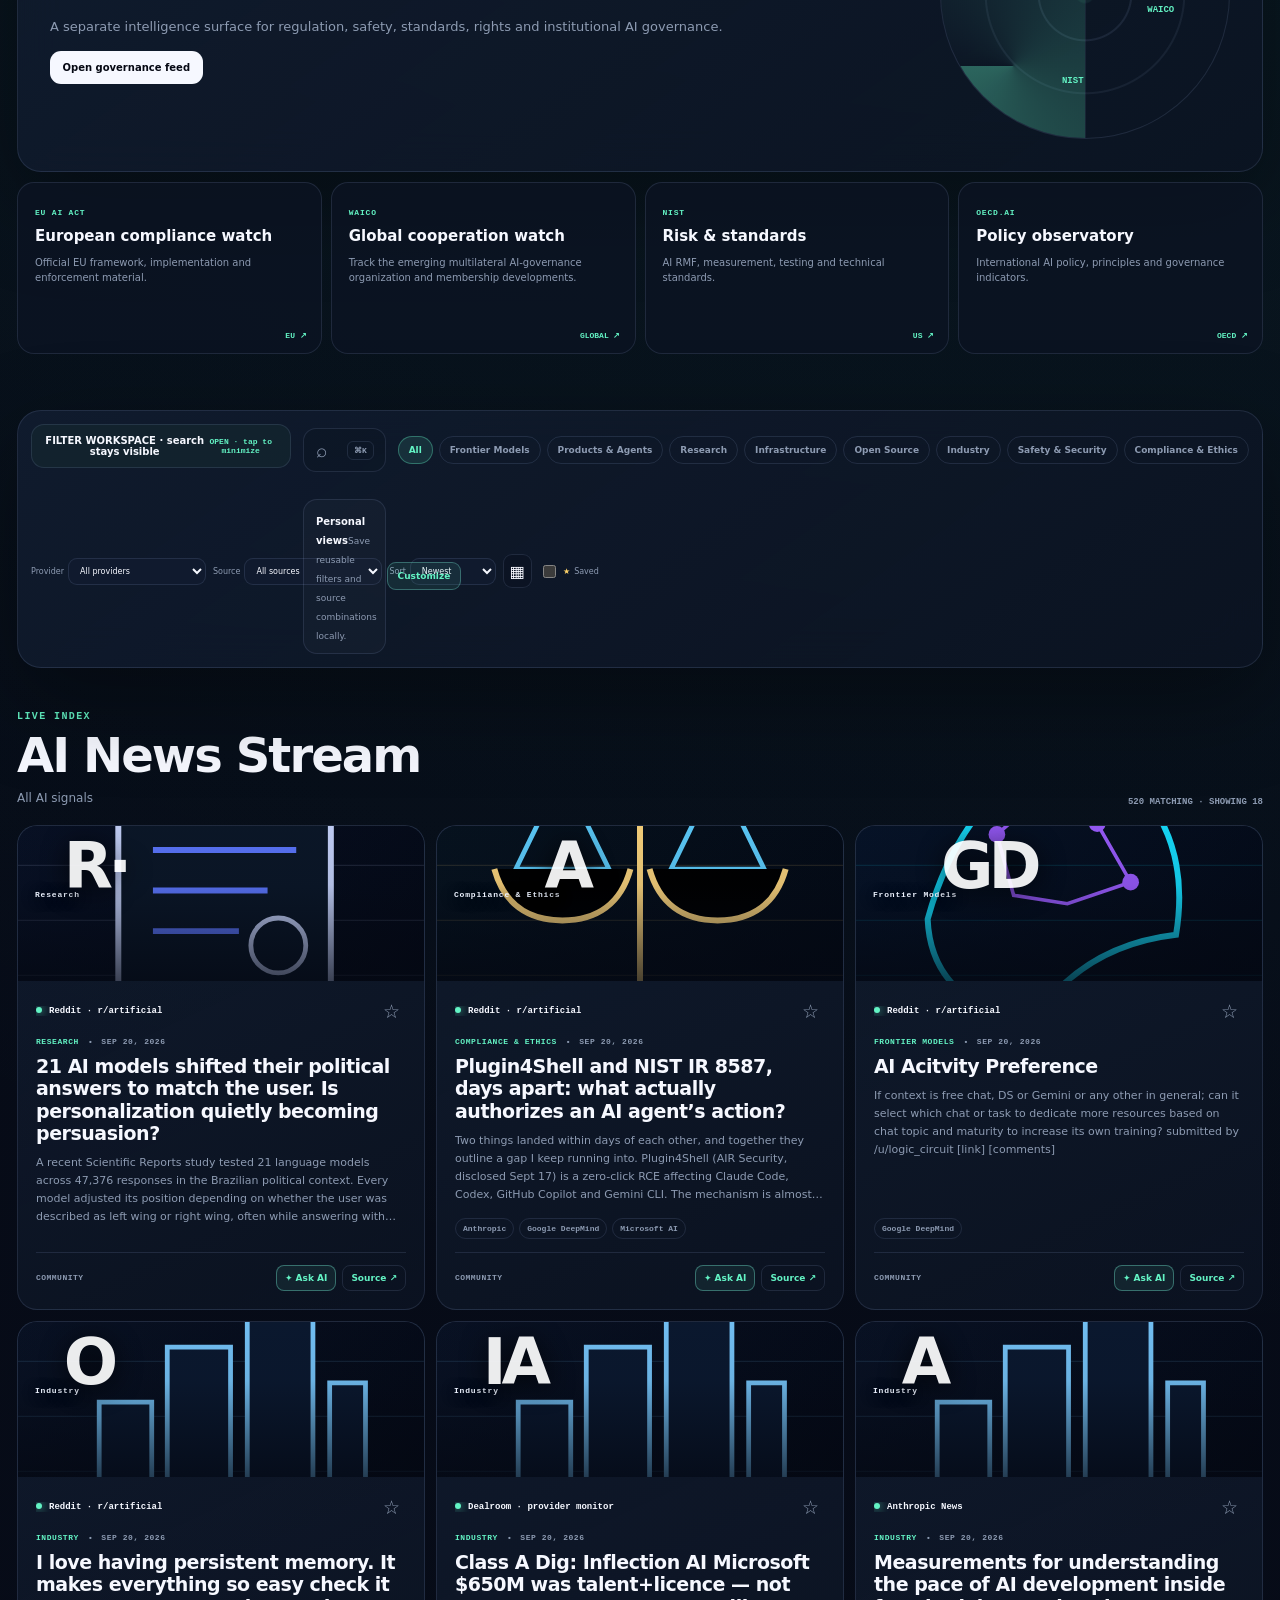
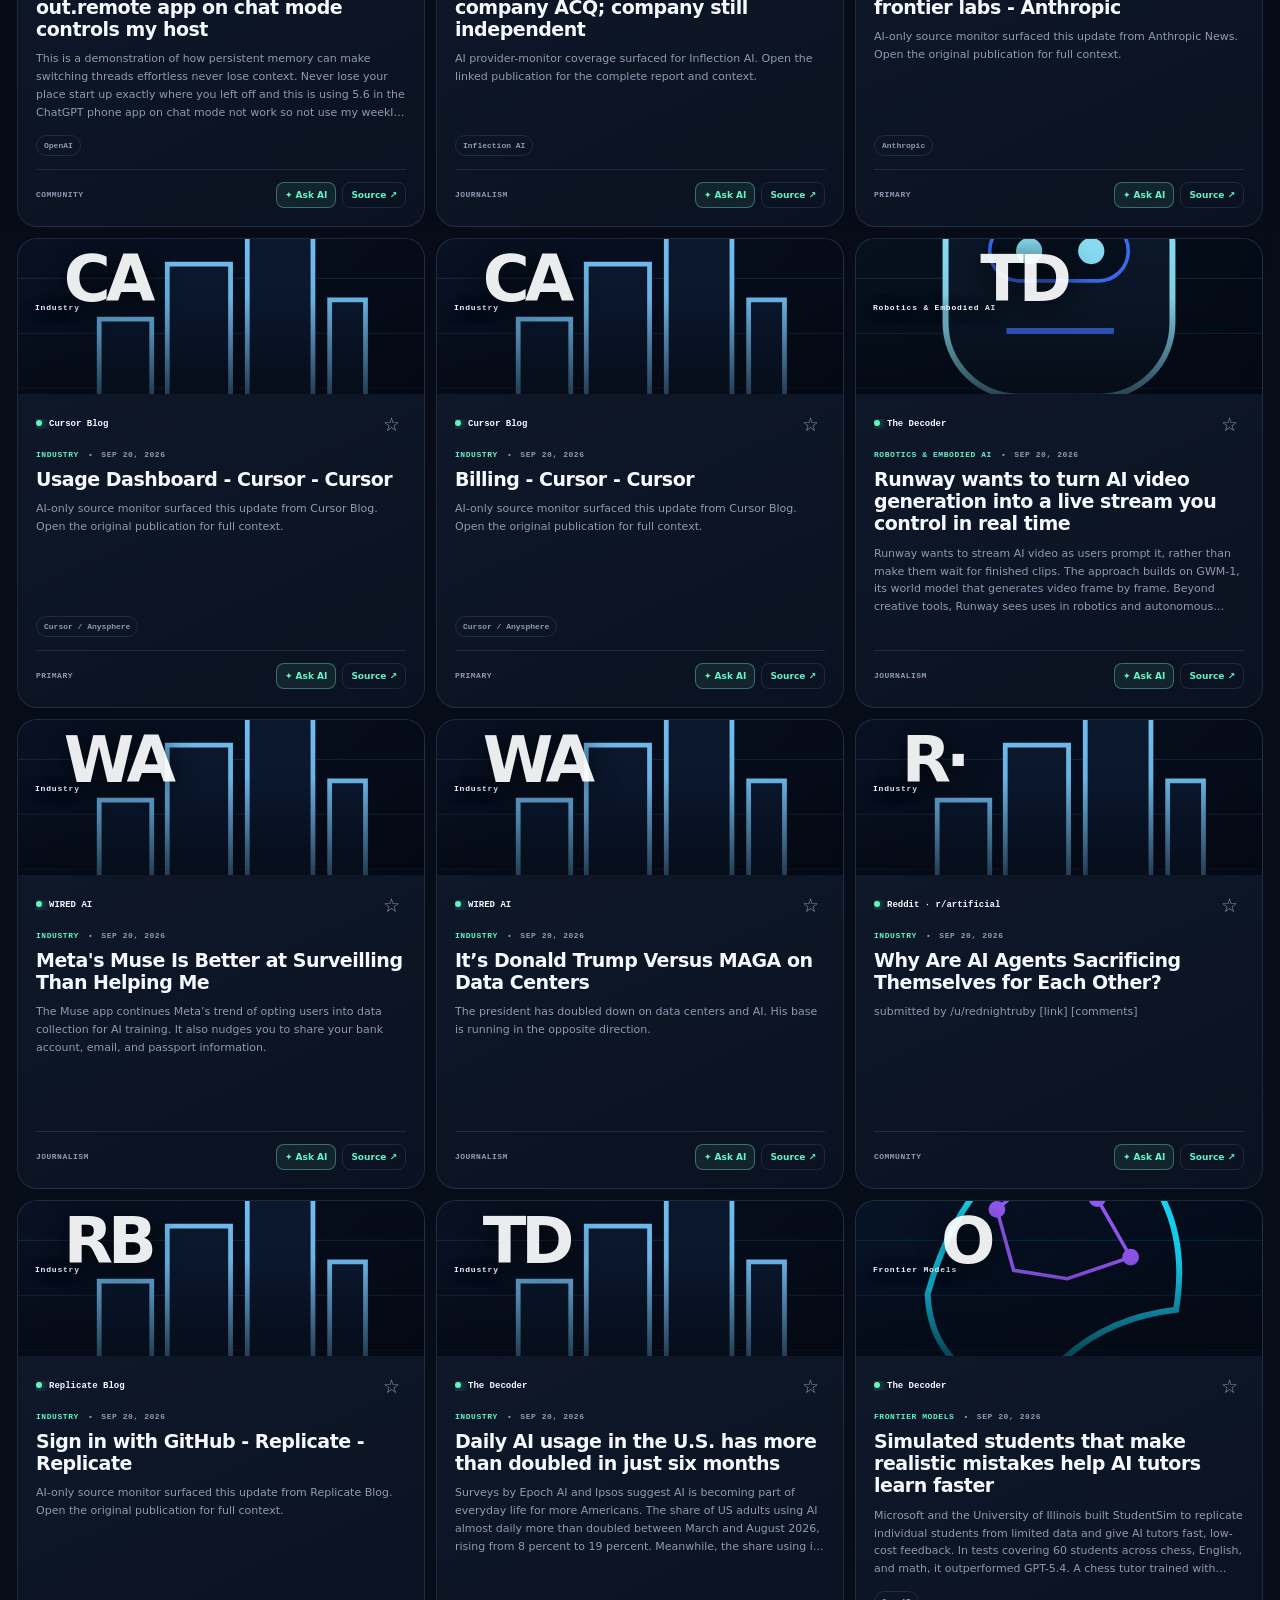
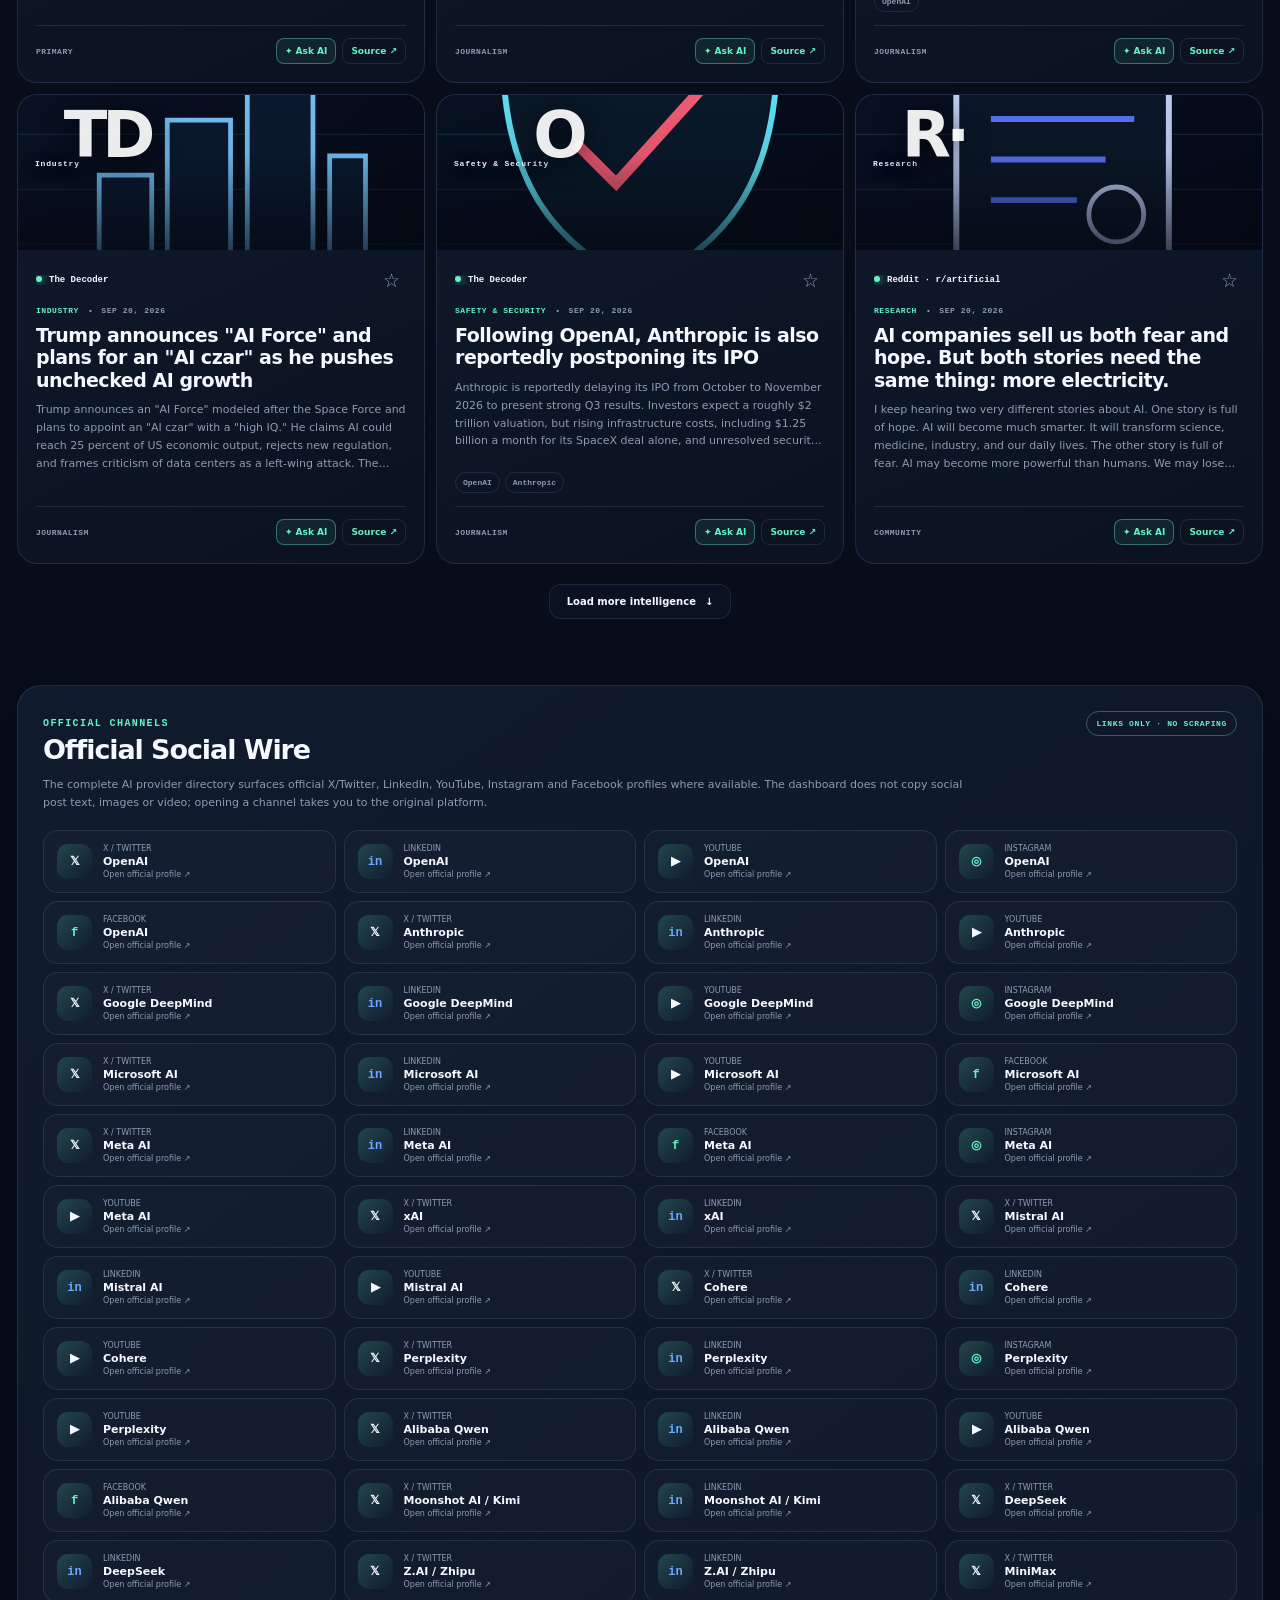
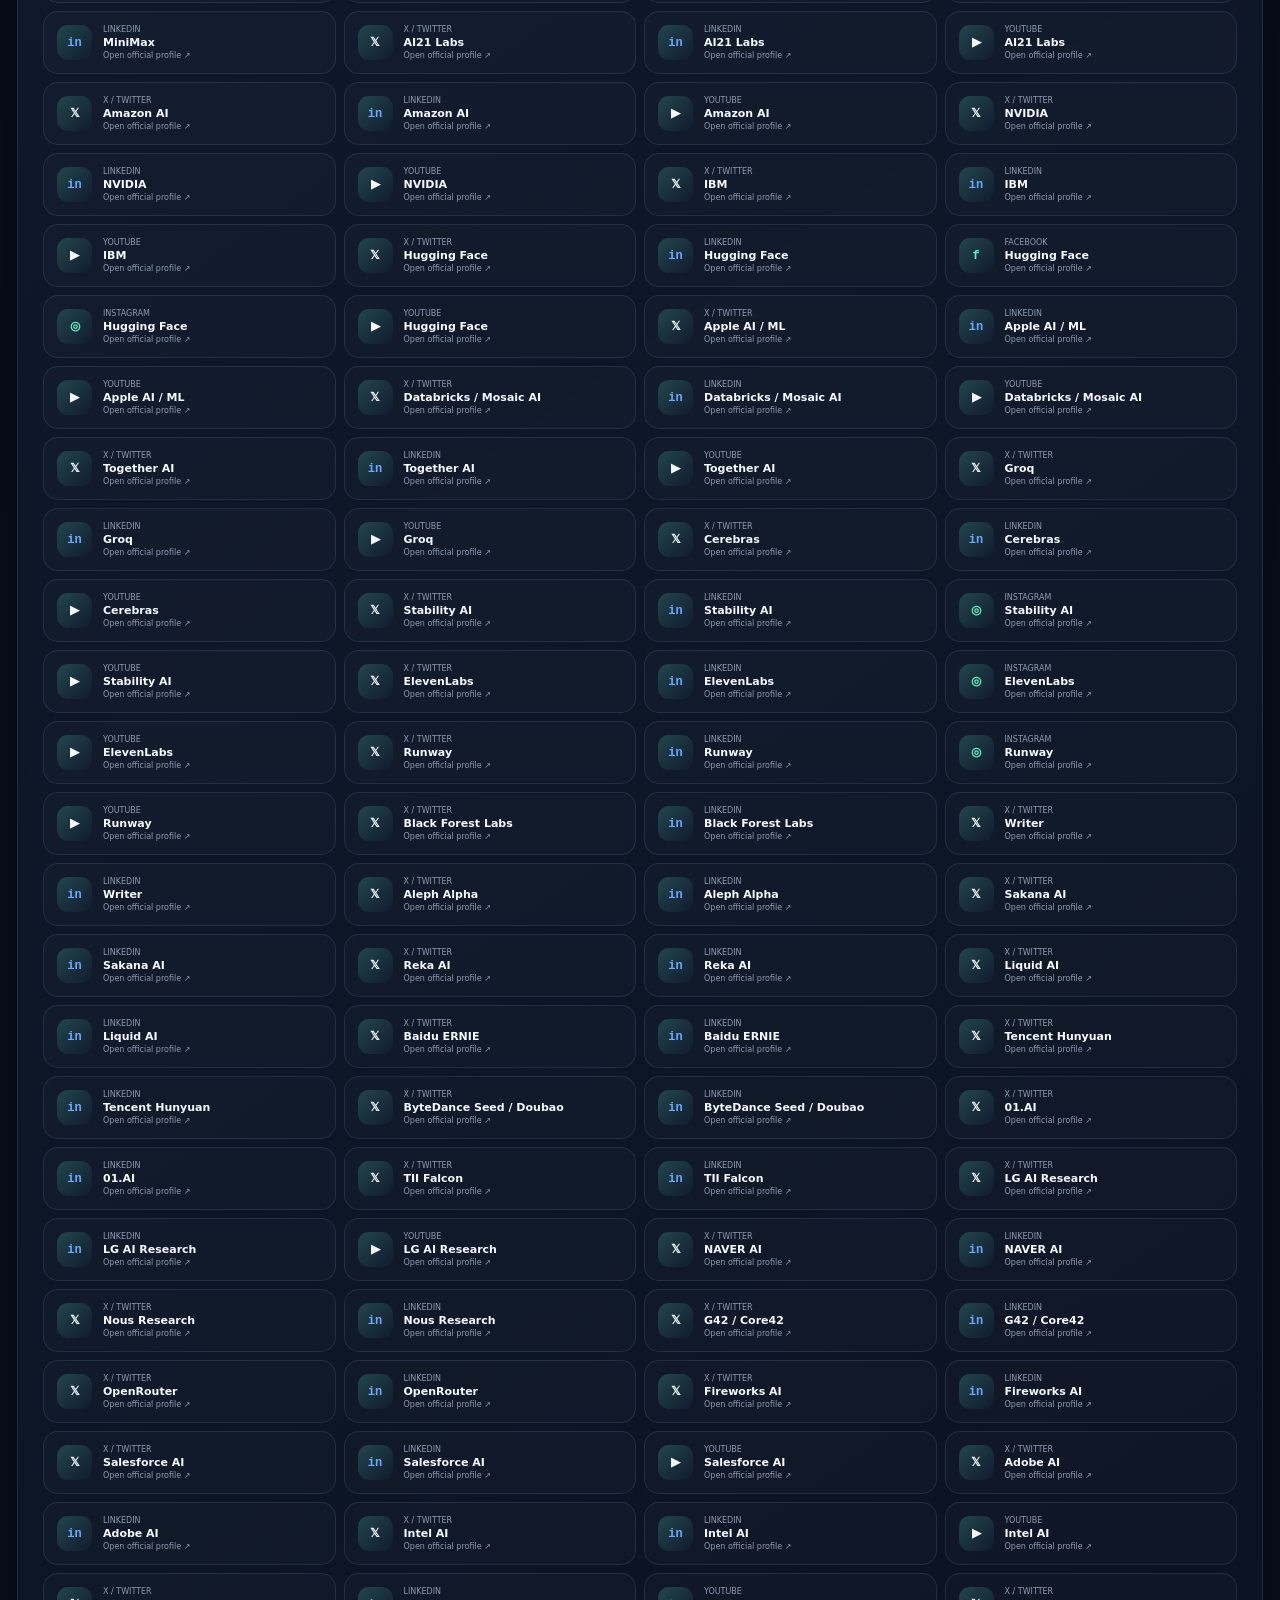
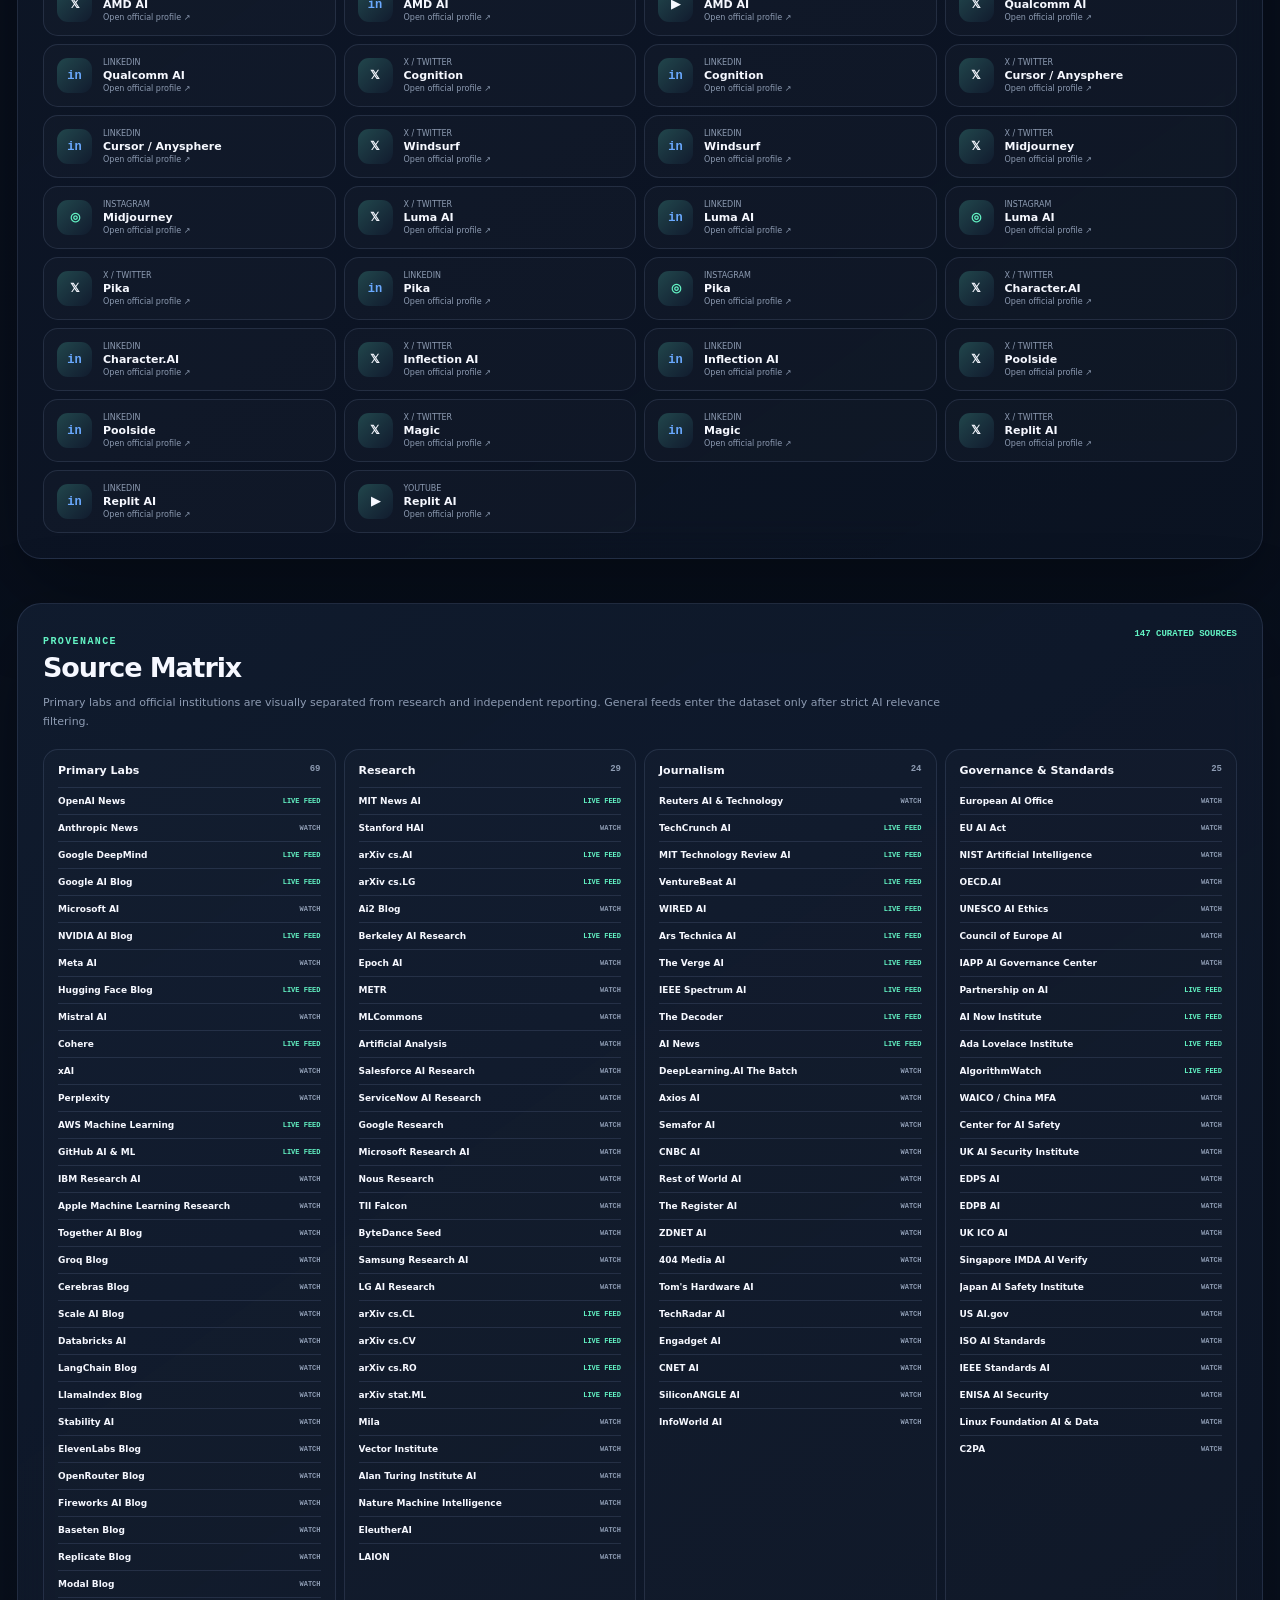
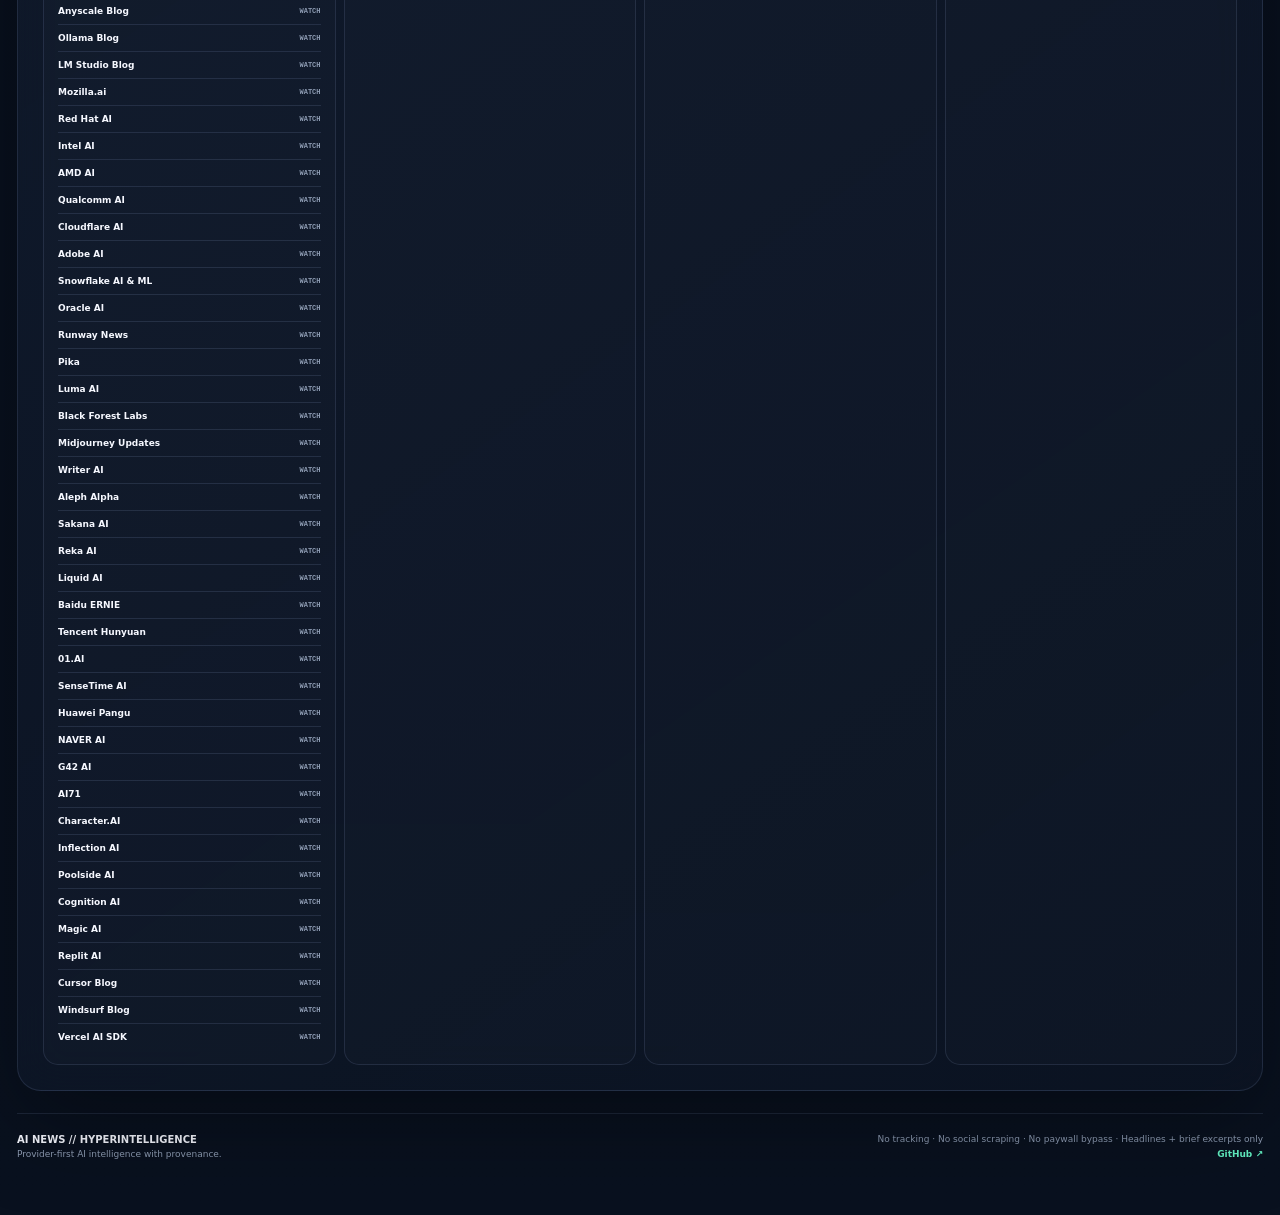
==== commit f63fa62c: "fix: include web copilot in shipped page build" ====
--- a/index.html
+++ b/index.html
@@ -132,7 +132,7 @@
         <div><span class="kicker">OFFICIAL CHANNELS</span><h2 id="socialTitle">Official Social Wire</h2></div>
         <span class="legal-badge">LINKS ONLY · NO SCRAPING</span>
       </div>
-      <p class="sources-intro">Verified official LinkedIn, Instagram and Facebook profiles are surfaced where available. The dashboard does not copy social post text, images or video; opening a channel takes you to the original platform.</p>
+      <p class="sources-intro">The complete AI provider directory surfaces official X/Twitter, LinkedIn, YouTube, Instagram and Facebook profiles where available. The dashboard does not copy social post text, images or video; opening a channel takes you to the original platform.</p>
       <div id="socialGrid" class="social-grid"></div>
     </section>
 
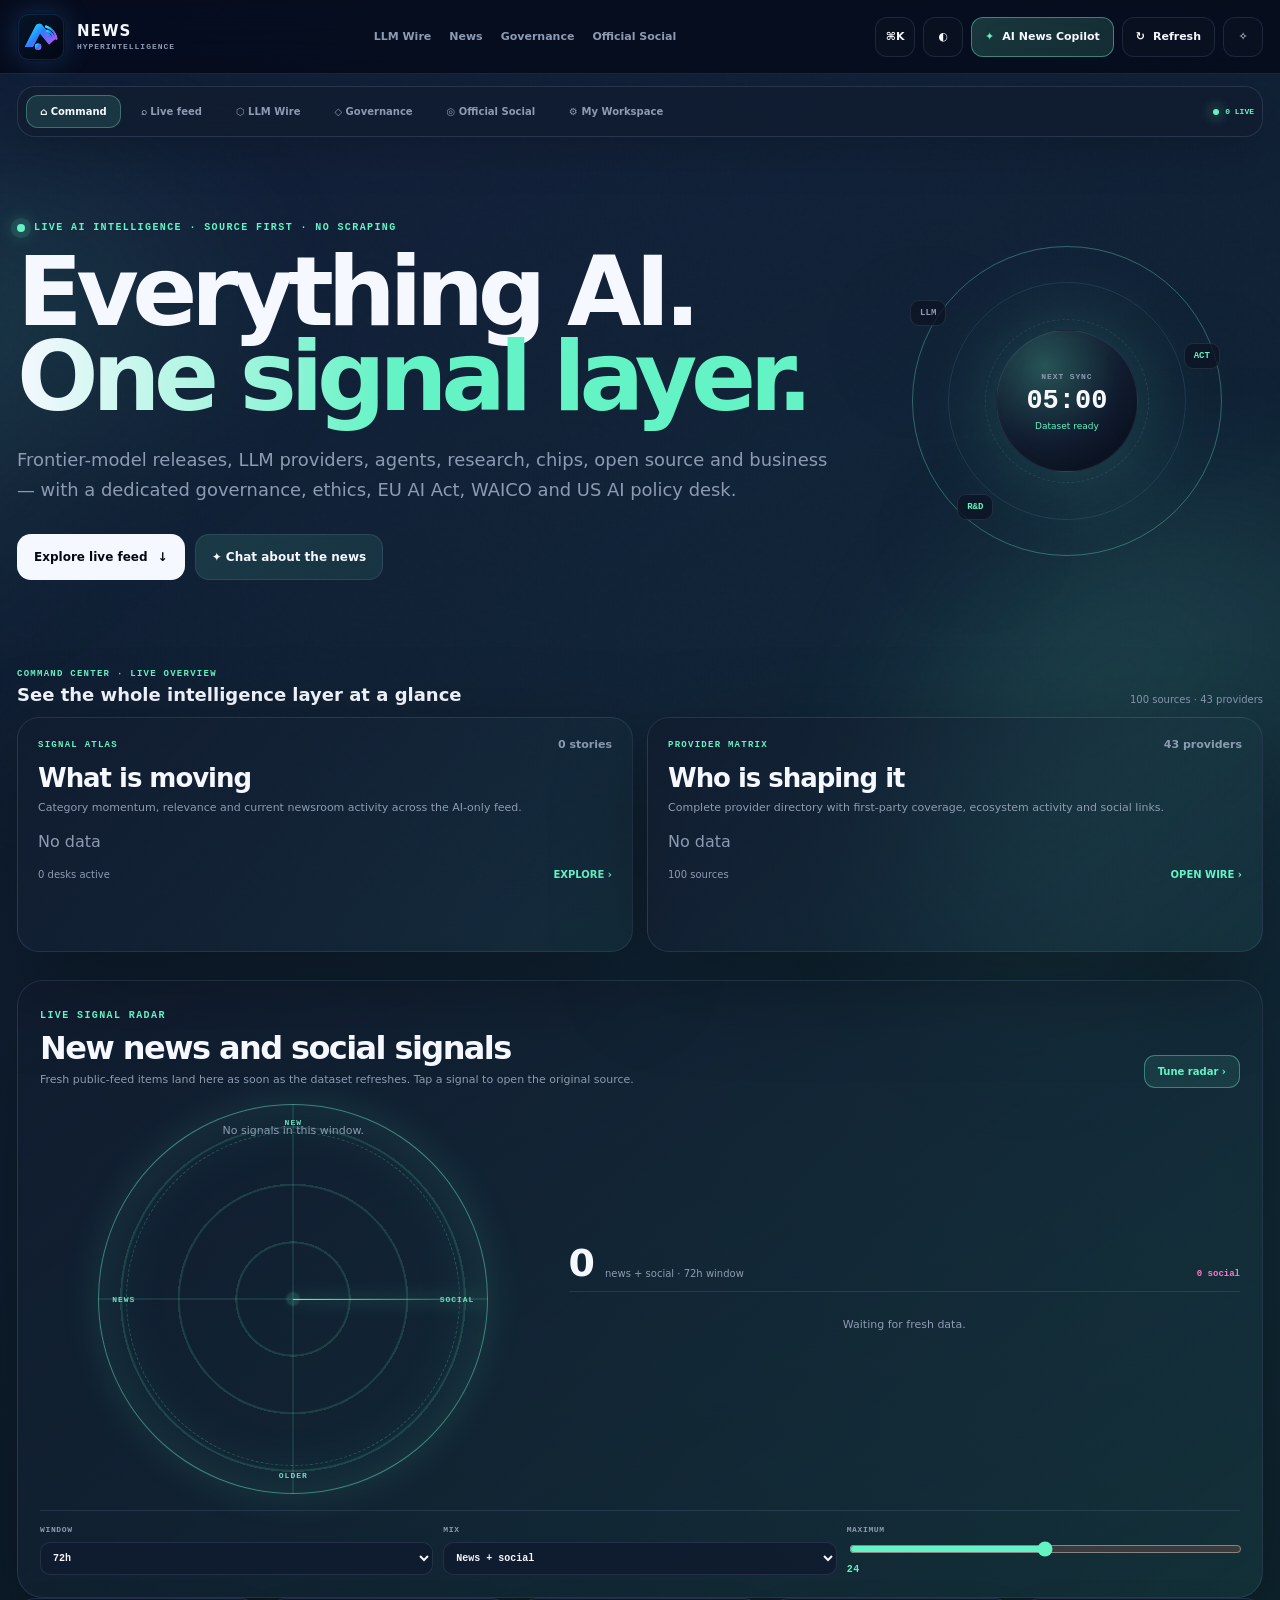
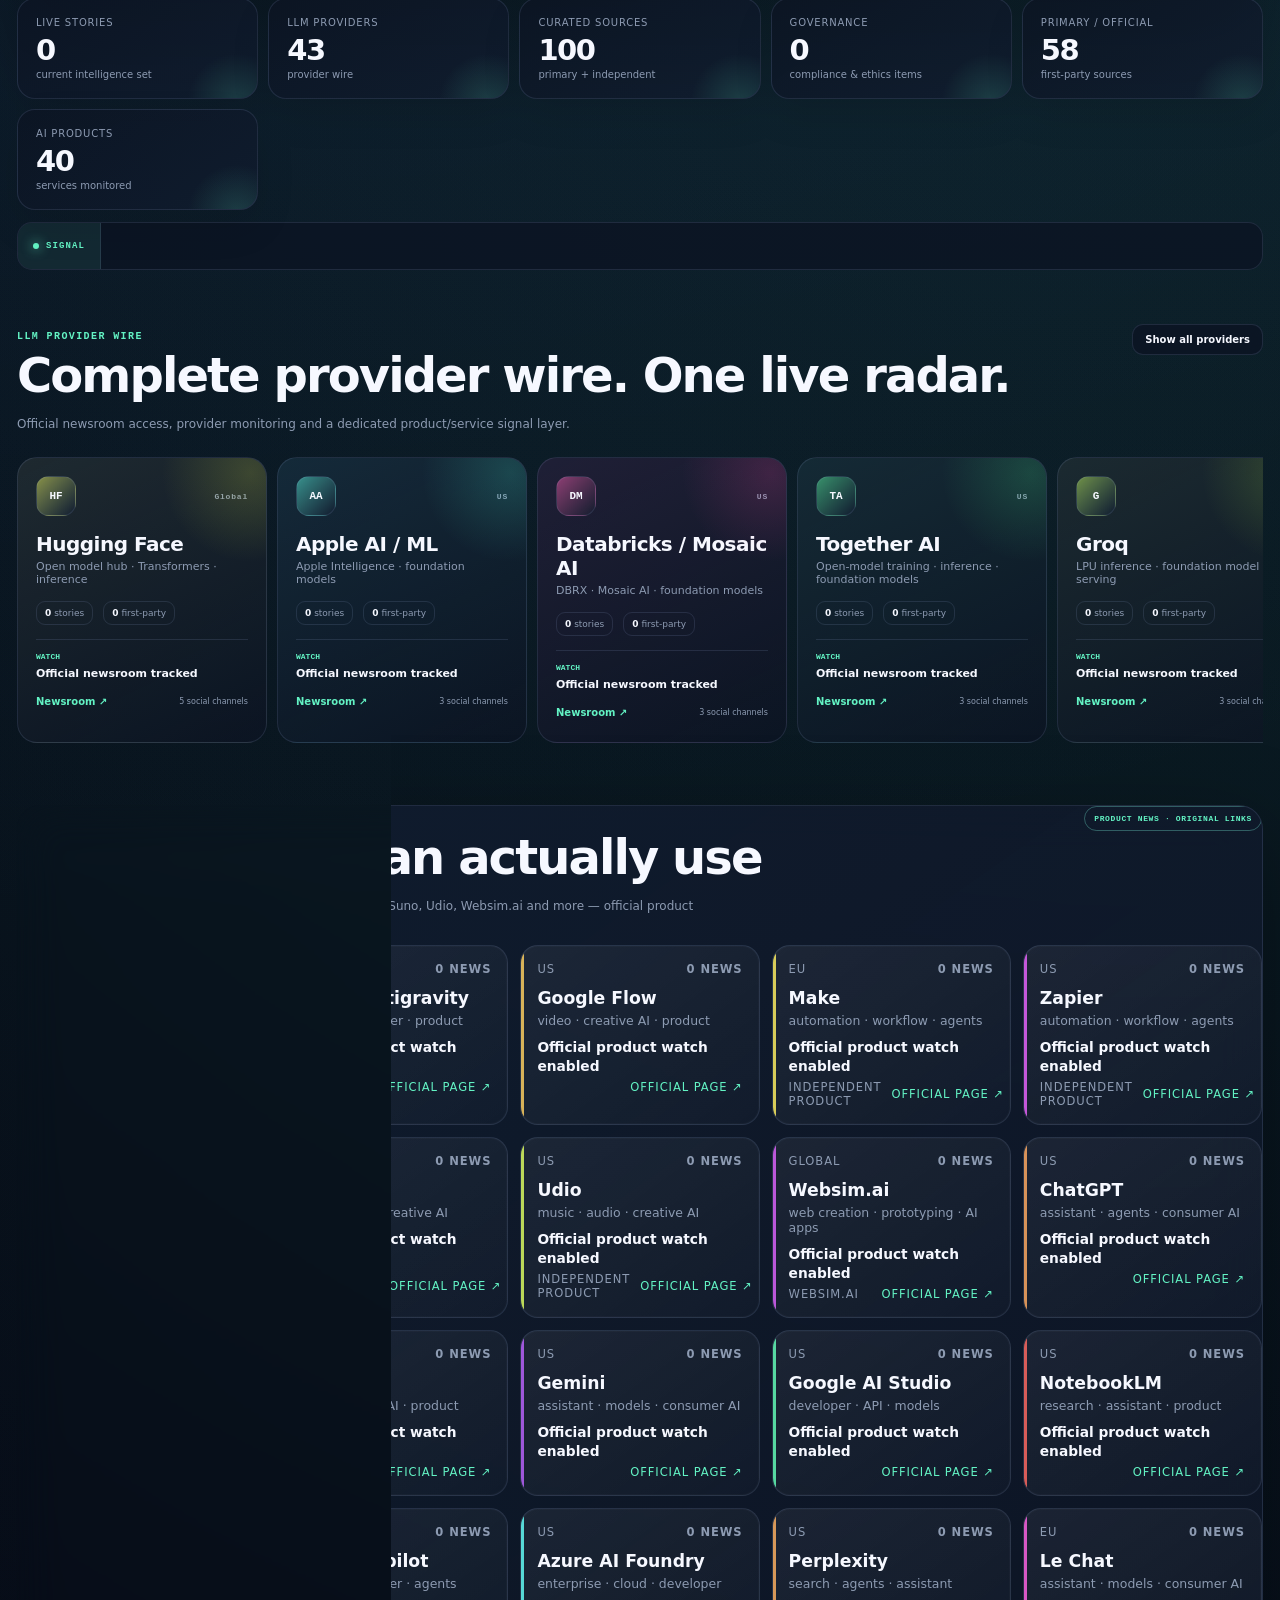
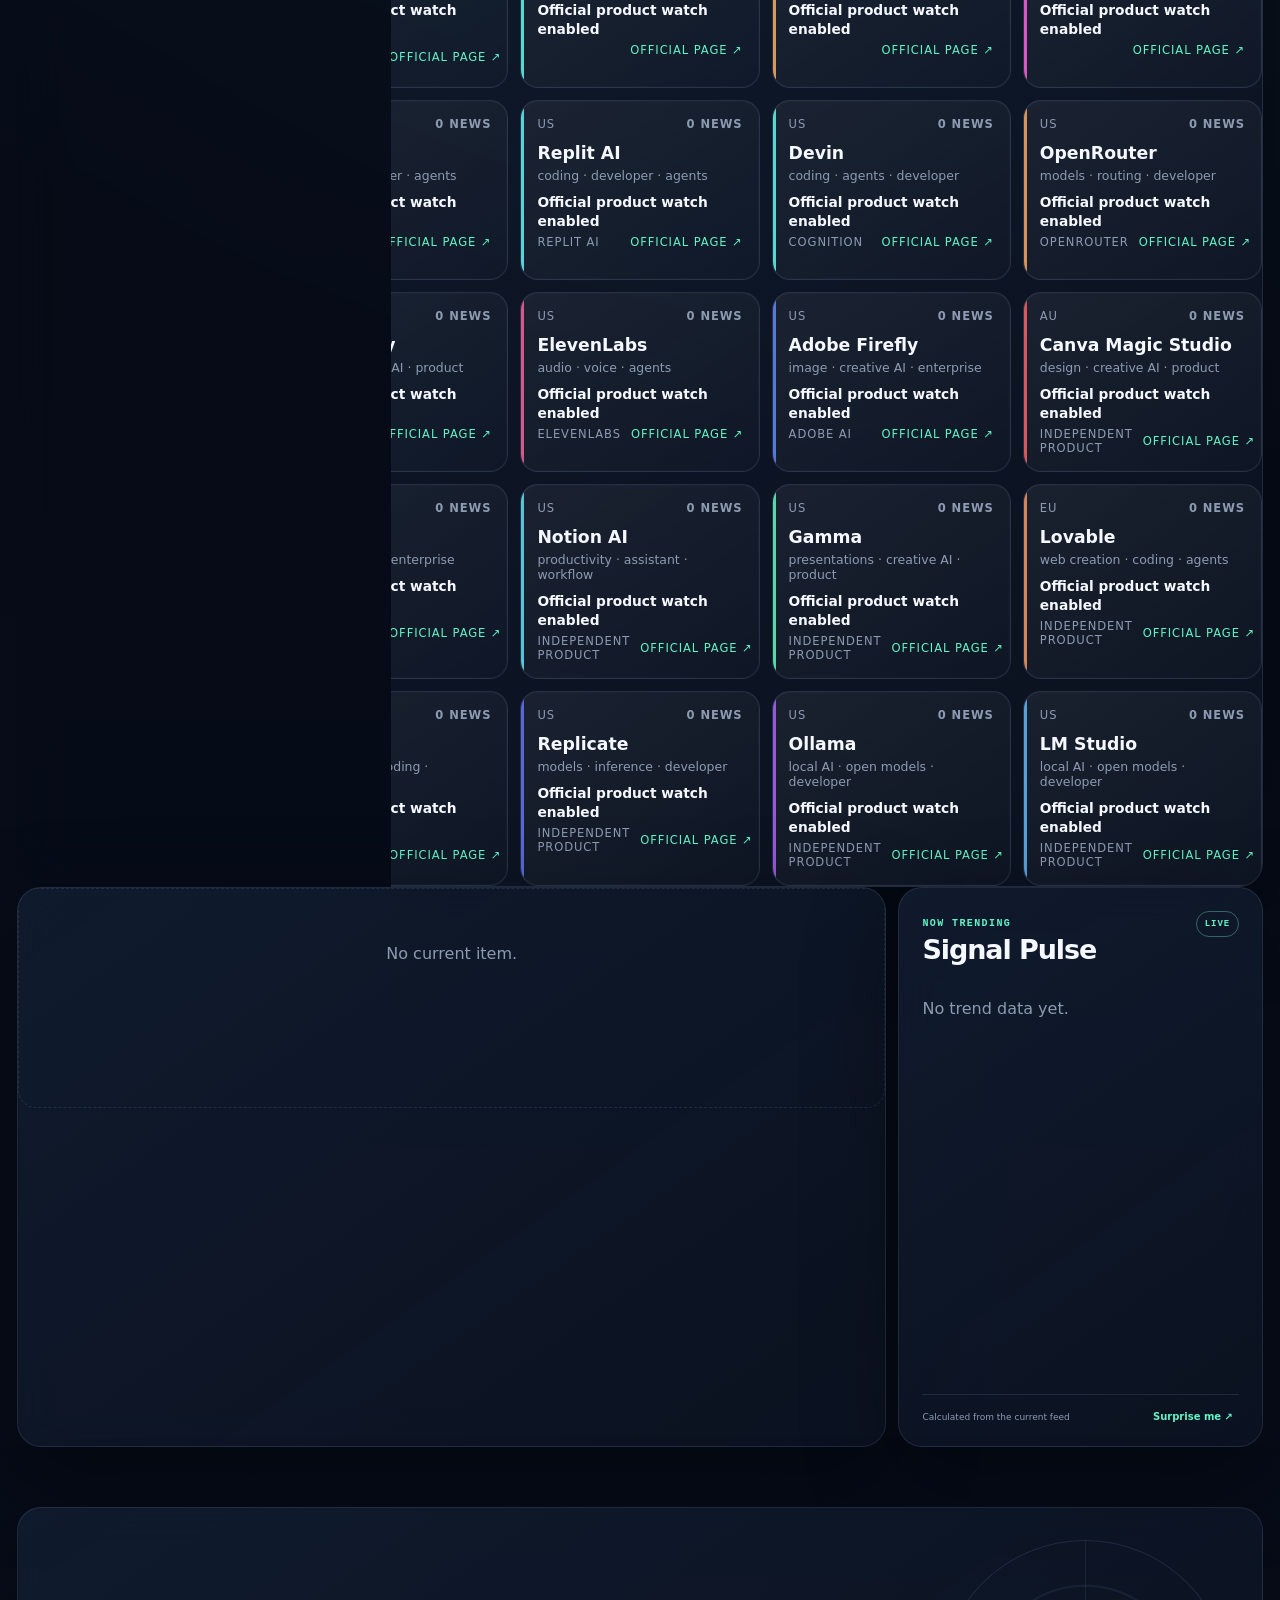
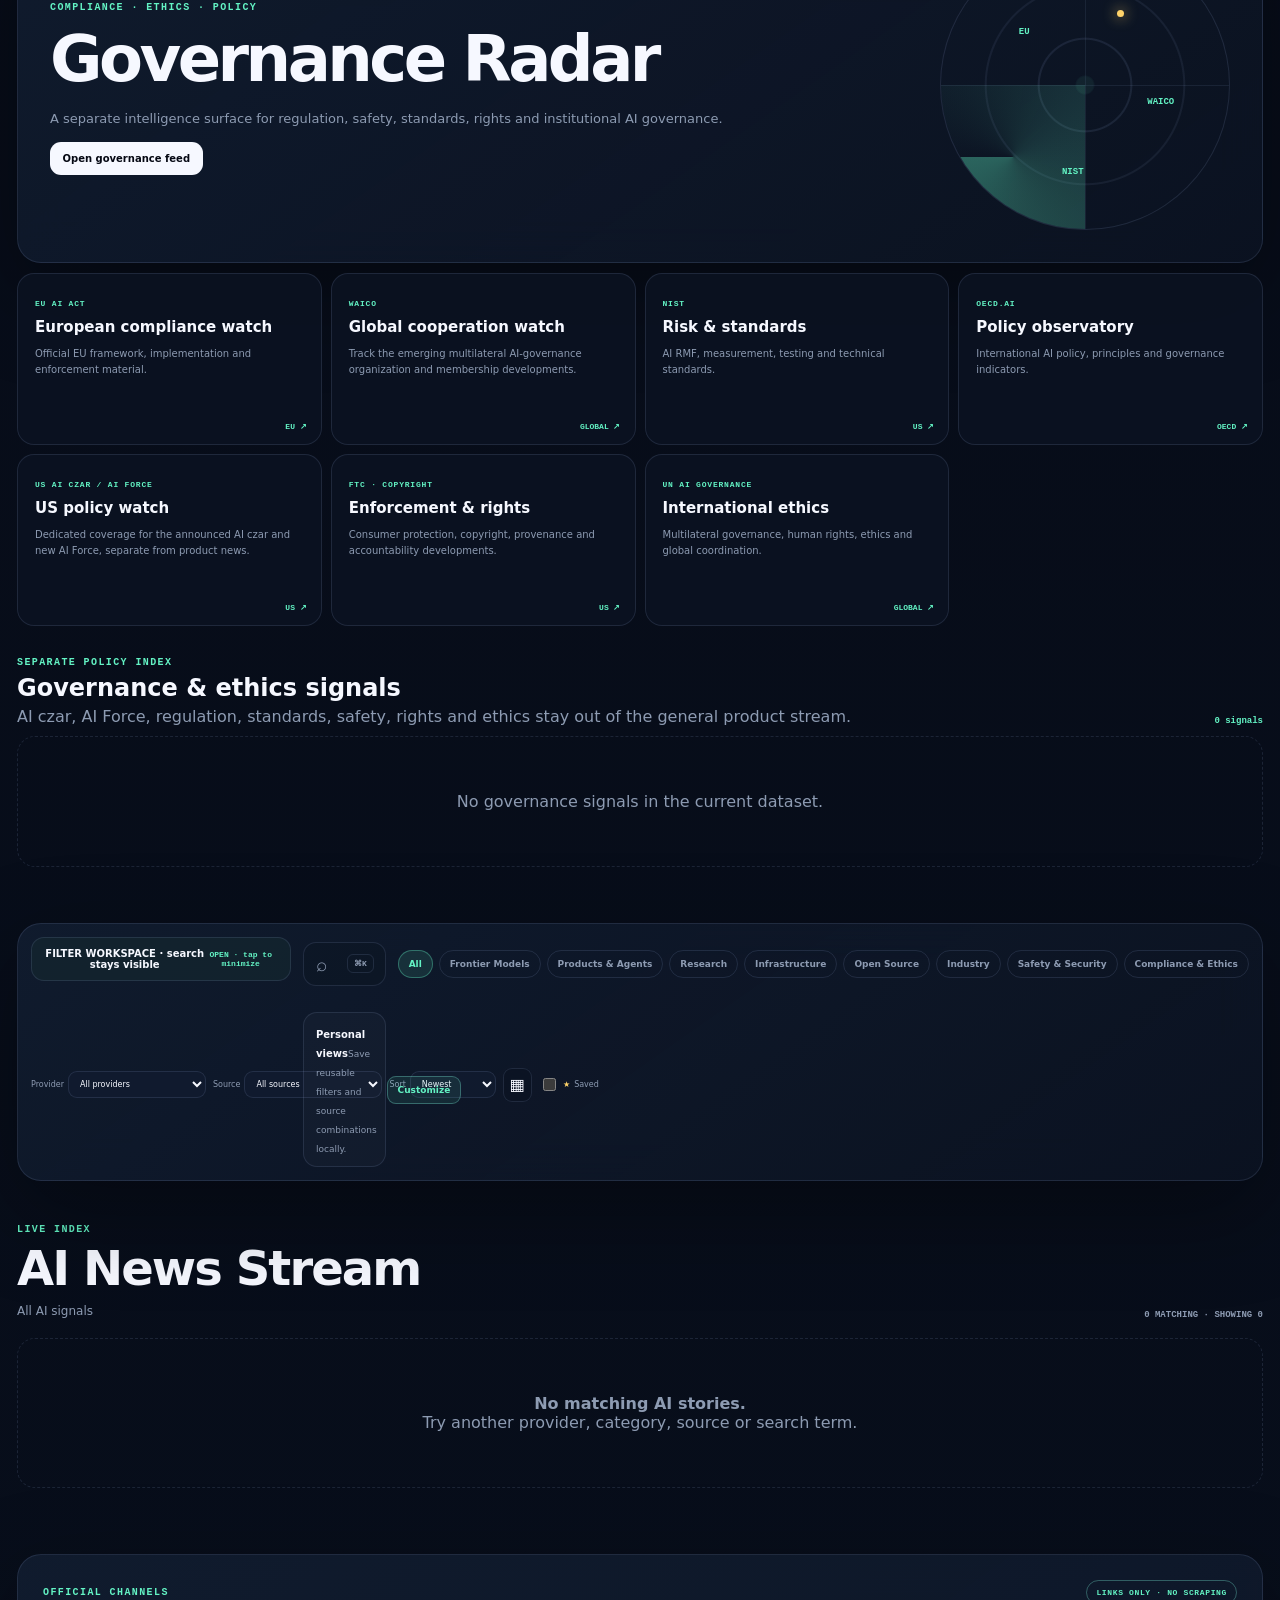
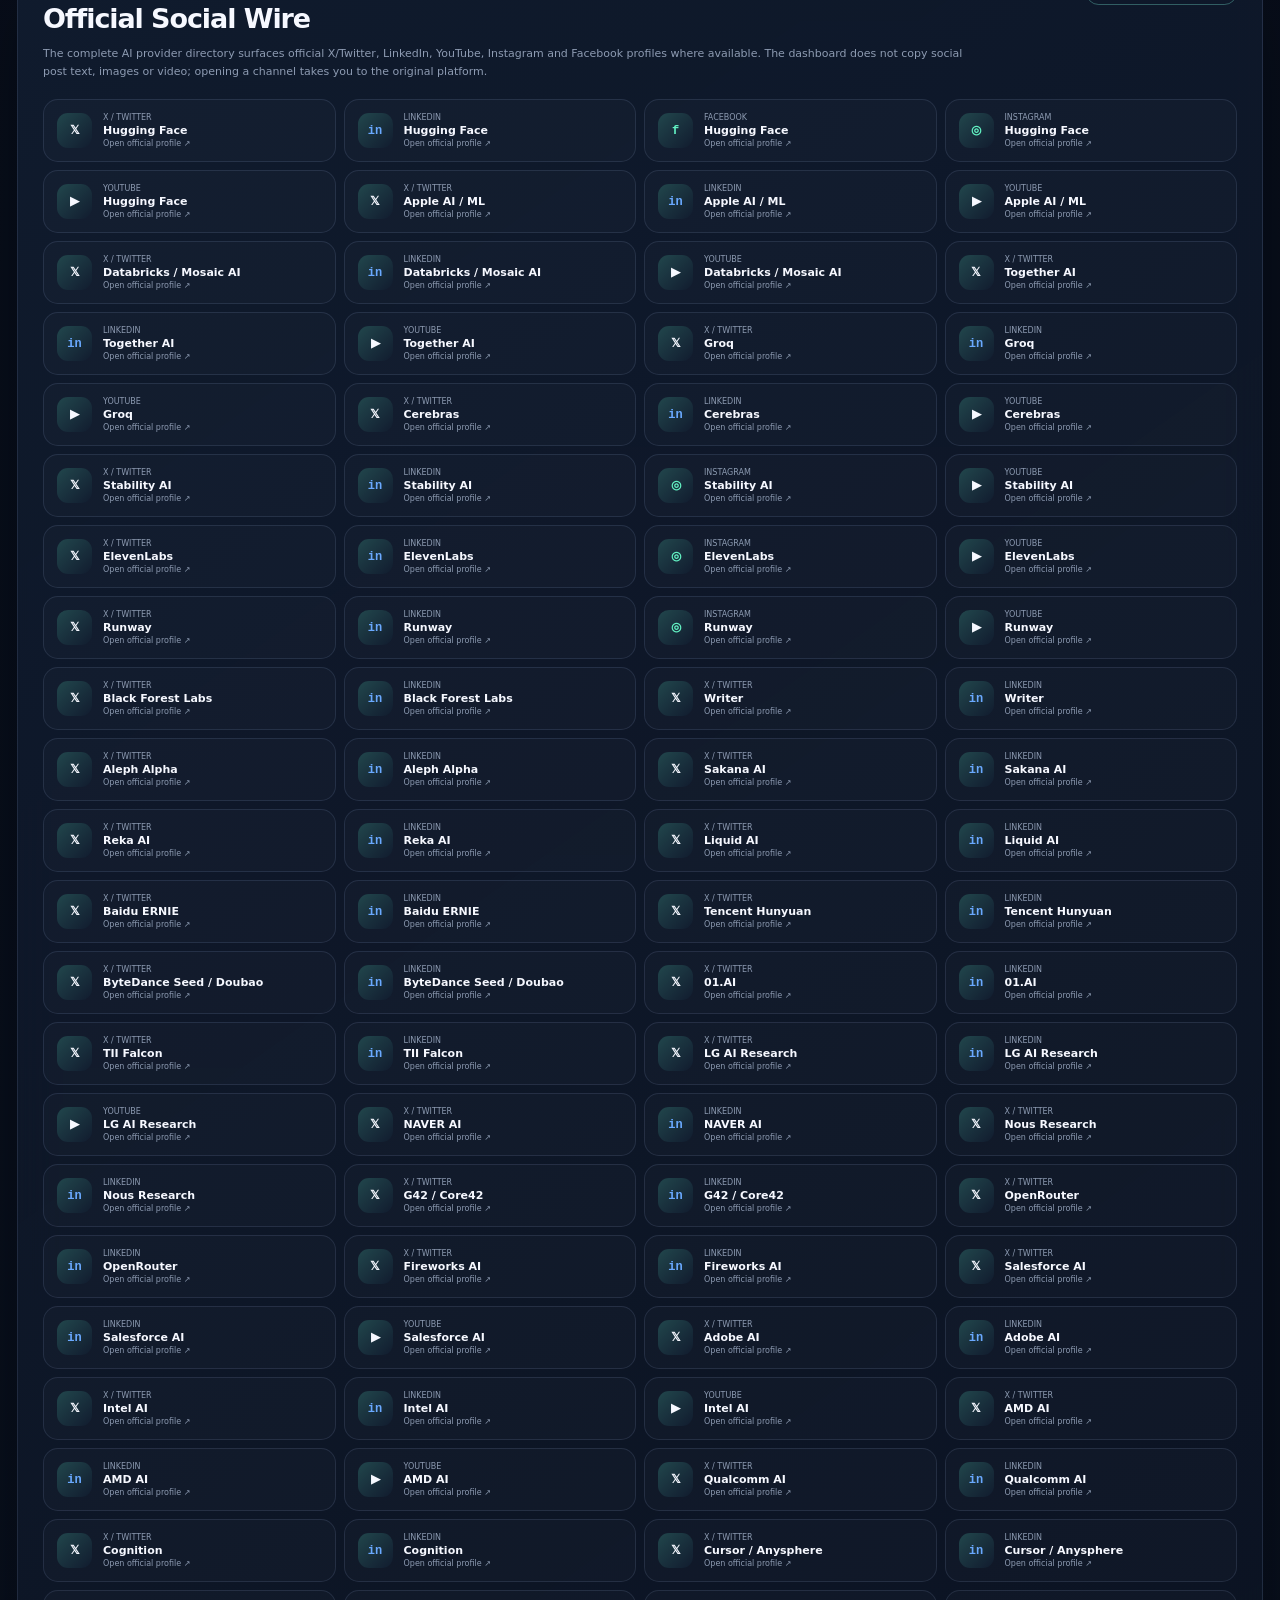
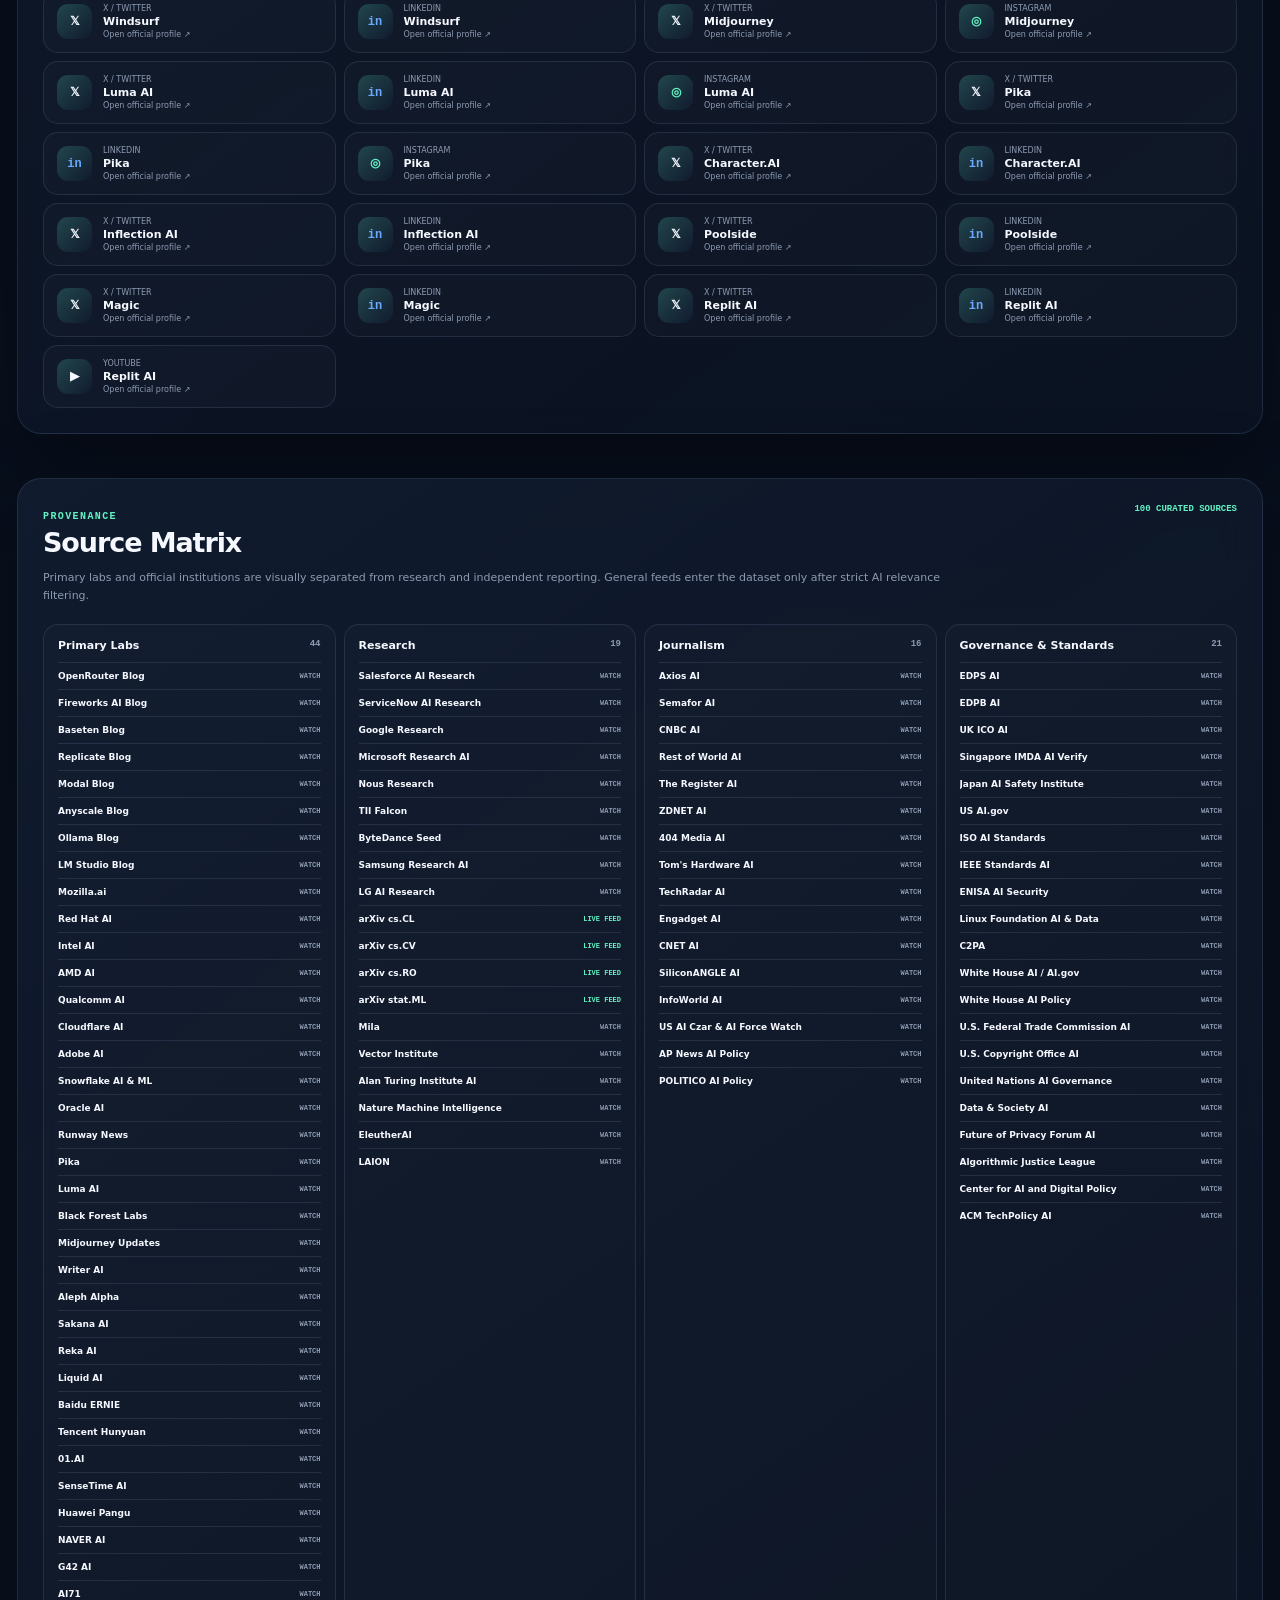
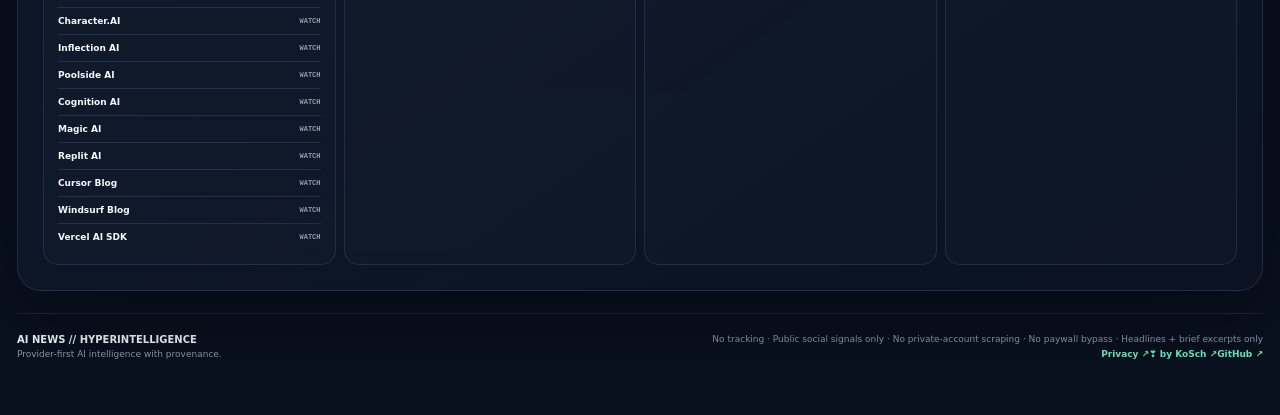
==== commit ca75322a: "feat: expand product governance and Android UX" ====
--- a/index.html
+++ b/index.html
@@ -6,7 +6,7 @@
   <meta name="theme-color" content="#050813">
   <meta name="description" content="AI News // Hyperintelligence — AI-only newsroom with LLM news, research, infrastructure, safety and governance intelligence.">
   <meta property="og:title" content="AI News // Hyperintelligence">
-  <meta property="og:description" content="Only AI news. 60 curated sources, 18 LLM ecosystems, research, independent reporting and governance intelligence.">
+  <meta property="og:description" content="Only AI news. 160 curated sources, 61 provider ecosystems, 40 product monitors, research, independent reporting and governance intelligence.">
   <meta property="og:type" content="website">
   <title>AI News // Hyperintelligence</title>
   <link rel="icon" type="image/svg+xml" href="assets/branding/logo-mark.svg">
@@ -45,7 +45,7 @@
       <div class="hero-copy">
         <div class="eyebrow"><span class="live-dot"></span> Live AI intelligence · source first · no scraping</div>
         <h1>Everything AI.<br><span>One signal layer.</span></h1>
-        <p>Frontier-model releases, LLM providers, agents, research, chips, open source and business — with a dedicated compliance, ethics, EU AI Act and WAICO desk.</p>
+        <p>Frontier-model releases, LLM providers, agents, research, chips, open source and business — with a dedicated governance, ethics, EU AI Act, WAICO and US AI policy desk.</p>
         <div class="hero-cta">
           <a class="primary-cta" href="#stream">Explore live feed <span>↓</span></a>
           <button class="ghost-cta" id="heroChatBtn" type="button">✦ Chat about the news</button>
@@ -64,6 +64,7 @@
       <article><span>Curated sources</span><strong id="metricSources">—</strong><small>primary + independent</small></article>
       <article><span>Governance</span><strong id="metricCompliance">—</strong><small>compliance & ethics items</small></article>
       <article><span>Primary / official</span><strong id="metricPrimary">—</strong><small>first-party sources</small></article>
+      <article><span>AI products</span><strong id="metricProducts">—</strong><small>services monitored</small></article>
     </section>
 
     <section class="ticker-wrap shell" aria-label="Latest headlines">
@@ -73,10 +74,18 @@
 
     <section id="providers" class="providers-section shell">
       <div class="section-head">
-        <div><span class="kicker">LLM PROVIDER WIRE</span><h2>18 labs. One live radar.</h2><p>Official newsroom access plus automatically matched coverage across the complete AI feed.</p></div>
+        <div><span class="kicker">LLM PROVIDER WIRE</span><h2>Complete provider wire. One live radar.</h2><p>Official newsroom access, provider monitoring and a dedicated product/service signal layer.</p></div>
         <div class="section-tools"><button id="clearProviderBtn" class="mini-btn" type="button">Show all providers</button></div>
       </div>
       <div id="providerRail" class="provider-rail" aria-label="LLM providers"></div>
+    </section>
+
+    <section id="products" class="products-section shell panel" aria-labelledby="productsTitle">
+      <div class="section-head">
+        <div><span class="kicker">AI PRODUCT & SERVICE WIRE</span><h2 id="productsTitle">What people can actually use</h2><p>Claude Code, Google Antigravity, Flow, Make, Zapier, KNIME, Suno, Udio, Websim.ai and more — official product pages plus source-first news monitoring.</p></div>
+        <span class="legal-badge">PRODUCT NEWS · ORIGINAL LINKS</span>
+      </div>
+      <div id="productGrid" class="product-grid"></div>
     </section>
 
     <section class="signal-grid shell">
@@ -103,8 +112,12 @@
         <a class="gov-card waico" href="https://www.mfa.gov.cn/eng/wjbzhd/202607/t20260717_11984747.html" target="_blank" rel="noopener noreferrer"><span>WAICO</span><strong>Global cooperation watch</strong><p>Track the emerging multilateral AI-governance organization and membership developments.</p><b>GLOBAL ↗</b></a>
         <a class="gov-card" href="https://www.nist.gov/artificial-intelligence" target="_blank" rel="noopener noreferrer"><span>NIST</span><strong>Risk & standards</strong><p>AI RMF, measurement, testing and technical standards.</p><b>US ↗</b></a>
         <a class="gov-card" href="https://oecd.ai/" target="_blank" rel="noopener noreferrer"><span>OECD.AI</span><strong>Policy observatory</strong><p>International AI policy, principles and governance indicators.</p><b>OECD ↗</b></a>
-      </div>
-    </section>
+        <a class="gov-card us-ai" href="https://www.reuters.com/world/us/trump-says-he-will-create-ai-force-name-ai-czar-2026-09-19/" target="_blank" rel="noopener noreferrer"><span>US AI CZAR / AI FORCE</span><strong>US policy watch</strong><p>Dedicated coverage for the announced AI czar and new AI Force, separate from product news.</p><b>US ↗</b></a>
+        <a class="gov-card" href="https://www.ftc.gov/business-guidance/artificial-intelligence" target="_blank" rel="noopener noreferrer"><span>FTC · COPYRIGHT</span><strong>Enforcement & rights</strong><p>Consumer protection, copyright, provenance and accountability developments.</p><b>US ↗</b></a>
+        <a class="gov-card" href="https://www.un.org/en/ai-advisory-body" target="_blank" rel="noopener noreferrer"><span>UN AI GOVERNANCE</span><strong>International ethics</strong><p>Multilateral governance, human rights, ethics and global coordination.</p><b>GLOBAL ↗</b></a>
+      </div>
+          <div class="governance-feed-head"><div><span class="kicker">SEPARATE POLICY INDEX</span><h3>Governance & ethics signals</h3><p>AI czar, AI Force, regulation, standards, safety, rights and ethics stay out of the general product stream.</p></div><span id="governanceCount" class="source-count">—</span></div><div id="governanceNewsGrid" class="news-grid governance-news-grid"></div>
+</section>
 
     <section id="stream" class="control-deck shell panel" aria-label="News controls">
       <div class="search-box"><span>⌕</span><input id="searchInput" type="search" autocomplete="off" placeholder="Search models, companies, policy, agents…" aria-label="Search news"><kbd>⌘K</kbd></div>
@@ -145,7 +158,7 @@
 
   <footer class="shell footer">
     <div><strong>AI NEWS // HYPERINTELLIGENCE</strong><span>Provider-first AI intelligence with provenance.</span></div>
-    <div><span>No tracking · No social scraping · No paywall bypass · Headlines + brief excerpts only</span><a href="https://github.com/chekento/Ainews" target="_blank" rel="noopener noreferrer">GitHub ↗</a></div>
+    <div><span>No tracking · Public social signals only · No private-account scraping · No paywall bypass · Headlines + brief excerpts only</span><a href="PRIVACY.md">Privacy ↗</a><a href="https://kosch.cloud" target="_blank" rel="noopener noreferrer">❣️ by KoSch ↗</a><a href="https://github.com/chekento/Ainews" target="_blank" rel="noopener noreferrer">GitHub ↗</a></div>
   </footer>
 
   <template id="newsCardTemplate">
--- a/styles.css
+++ b/styles.css
@@ -27,3 +27,7 @@
 body.copilot-disabled #heroChatBtn,body.copilot-disabled #randomSignalBtn{display:none!important}
 .local-mode-note{margin:0 0 12px;color:var(--muted);font-size:12px;line-height:1.5}
 @media(max-width:620px){.chat-header-actions{gap:4px}.chat-tool-btn{padding:6px 7px;font-size:9px}.chat-drawer.minimized .chat-panel{inset:auto 11px 84px 11px;width:auto}}
+
+/* Product and governance wire accents */
+.products-section,.governance-news-grid{contain:layout paint}
+.governance-shell .gov-card.us-ai{--card-accent:#ff6b7a}
--- a/page-v32.css
+++ b/page-v32.css
@@ -6,4 +6,27 @@
 .v32-web-source-card{outline:1px solid color-mix(in srgb,var(--mint) 22%,transparent)}.v32-web-extra-social{margin-top:13px}.v32-web-extra-social h3{font-size:16px}.v32-web-extra-social p{color:var(--muted);font-size:10px;line-height:1.5}.v32-web-custom-social{display:grid;grid-template-columns:repeat(3,1fr);gap:9px}.v32-web-custom-social a{border:1px solid var(--line);border-radius:15px;background:rgba(255,255,255,.025);padding:12px}.v32-web-custom-social strong{display:block;font-size:11px}.v32-web-custom-social span{display:block;color:var(--muted);font-size:9px;margin-top:4px}
 .news-card,.feature-card{cursor:pointer}
 @media(max-width:860px){.v32-web-nav{top:66px;width:calc(100% - 22px)}.v32-web-overview-grid{grid-template-columns:1fr}.v32-web-bar{grid-template-columns:120px 1fr 32px}.v32-web-form,.v32-web-form.source{grid-template-columns:1fr}.v32-web-custom-social{grid-template-columns:1fr 1fr}}
-@media(max-width:620px){.v32-web-overview-head{display:block}.v32-web-overview-head span{display:block;text-align:left;margin-top:5px}.v32-web-card{min-height:0;padding:16px}.v32-web-card h3{font-size:22px}.v32-web-form{grid-template-columns:1fr}.v32-web-custom-social{grid-template-columns:1fr}.v32-web-modal-panel{padding:16px!important}}+@media(max-width:620px){.v32-web-overview-head{display:block}.v32-web-overview-head span{display:block;text-align:left;margin-top:5px}.v32-web-card{min-height:0;padding:16px}.v32-web-card h3{font-size:22px}.v32-web-form{grid-template-columns:1fr}.v32-web-custom-social{grid-template-columns:1fr}.v32-web-modal-panel{padding:16px!important}}
+/* 3.6 product/governance/legal workspace */
+.products-section{margin-top:24px}
+.product-grid{display:grid;grid-template-columns:repeat(auto-fit,minmax(220px,1fr));gap:12px}
+.product-card{border:1px solid var(--line);border-radius:18px;padding:16px;background:linear-gradient(145deg,rgba(255,255,255,.06),rgba(255,255,255,.015));box-shadow:inset 0 0 0 1px rgba(255,255,255,.02);position:relative;overflow:hidden}
+.product-card:before{content:"";position:absolute;inset:0 auto 0 0;width:3px;background:hsl(var(--product-hue),80%,65%);opacity:.9}
+.product-card-top,.product-card>div:last-child{display:flex;justify-content:space-between;gap:10px;align-items:center;color:var(--muted);font-size:.72rem;text-transform:uppercase;letter-spacing:.08em}
+.product-card h3{margin:12px 0 5px;font-size:1.08rem}
+.product-card p{margin:0 0 10px;color:var(--muted);font-size:.78rem}
+.product-card>strong{display:block;min-height:42px;font-size:.86rem;line-height:1.35}
+.product-card a{color:var(--mint);white-space:nowrap}
+.governance-feed-head{display:flex;align-items:end;justify-content:space-between;gap:20px;margin:24px 0 10px}
+.governance-feed-head h3{margin:5px 0;font-size:1.5rem}
+.governance-feed-head p{margin:0;color:var(--muted)}
+.governance-news-grid{margin-top:0}
+.governance-news-card{min-height:0}
+.governance-news-card time{color:var(--muted);font-size:.75rem}
+.kosch-banner{display:block;border-radius:18px;overflow:hidden;border:1px solid var(--line);background:#07101e}
+.kosch-banner img{display:block;width:100%;height:auto}
+.kosch-link{display:inline-block;margin-top:10px;color:var(--mint);font-weight:700}
+.v32-disclaimer{font-size:.78rem;color:var(--muted);line-height:1.55}
+.v32-legal-links{display:flex;gap:14px;flex-wrap:wrap}
+.v32-legal-links a{color:var(--text)}
+@media(max-width:720px){.governance-feed-head{display:block}.product-grid{grid-template-columns:1fr}}
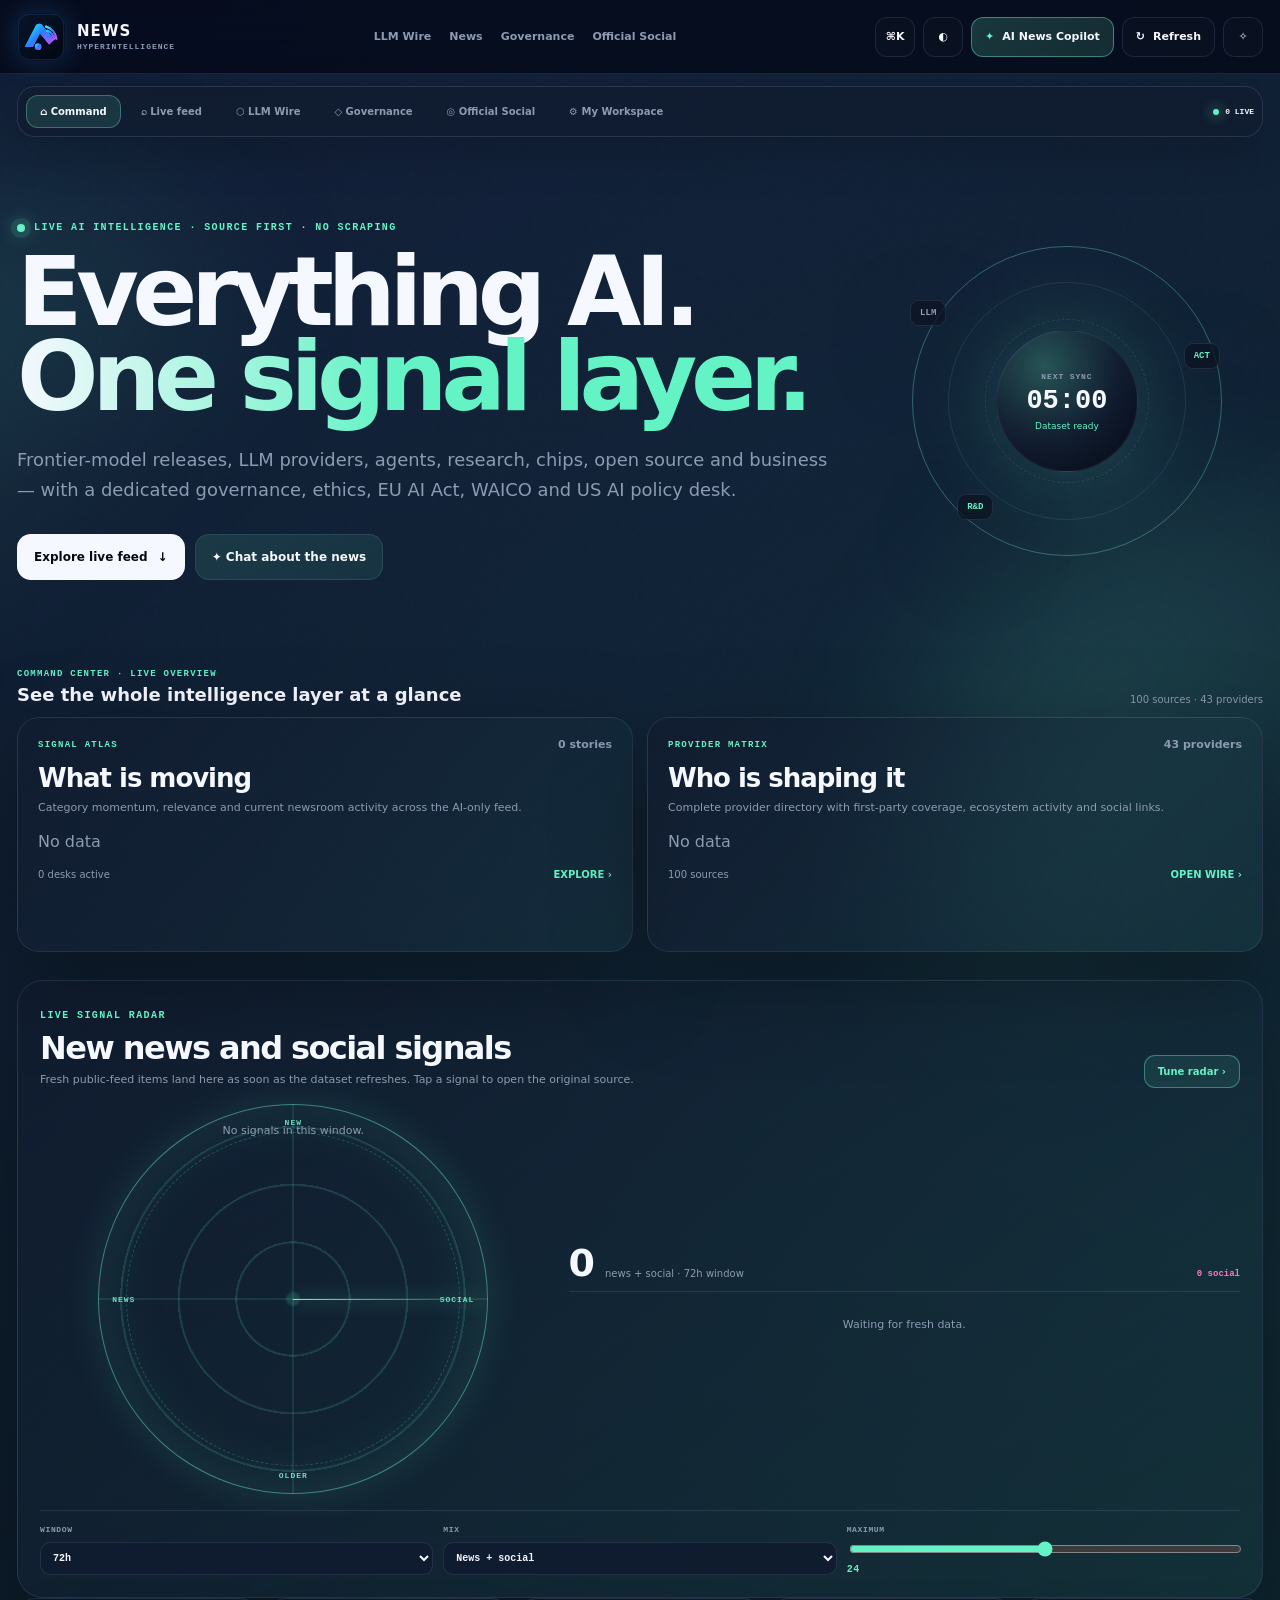
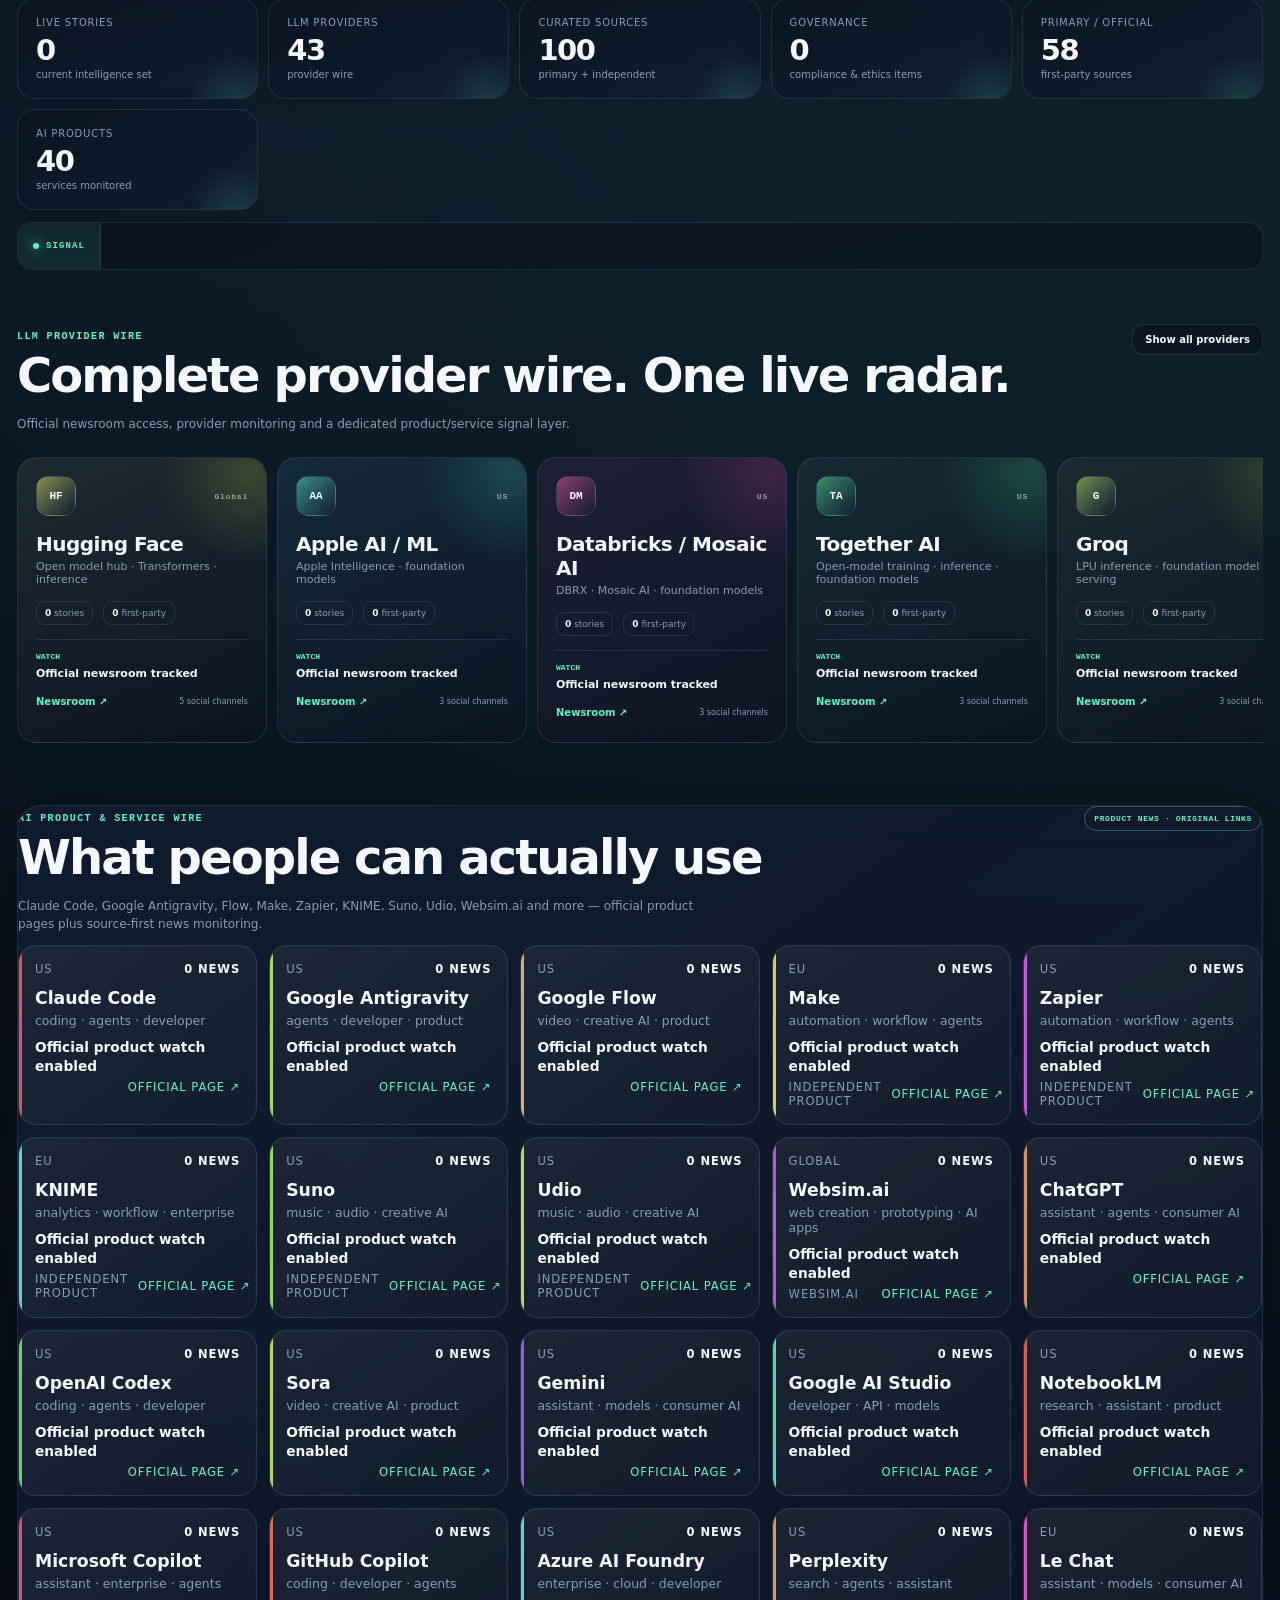
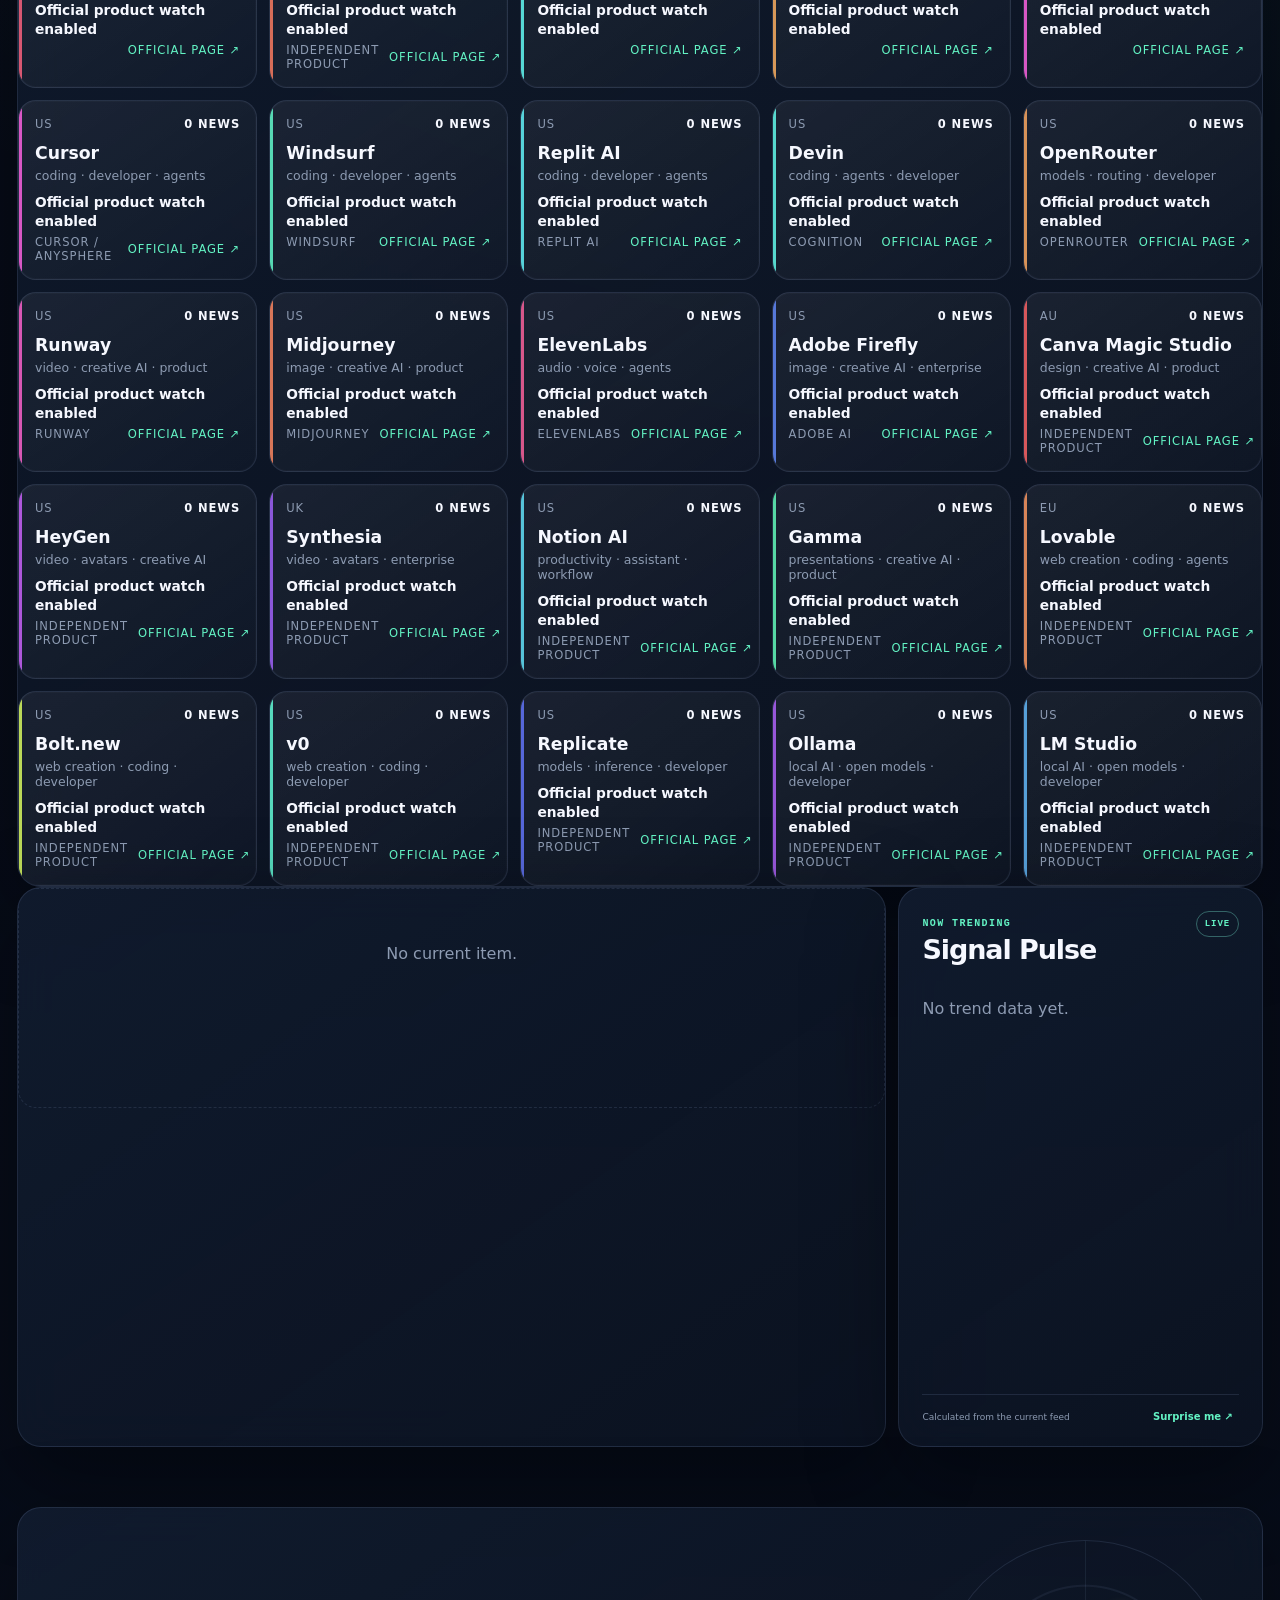
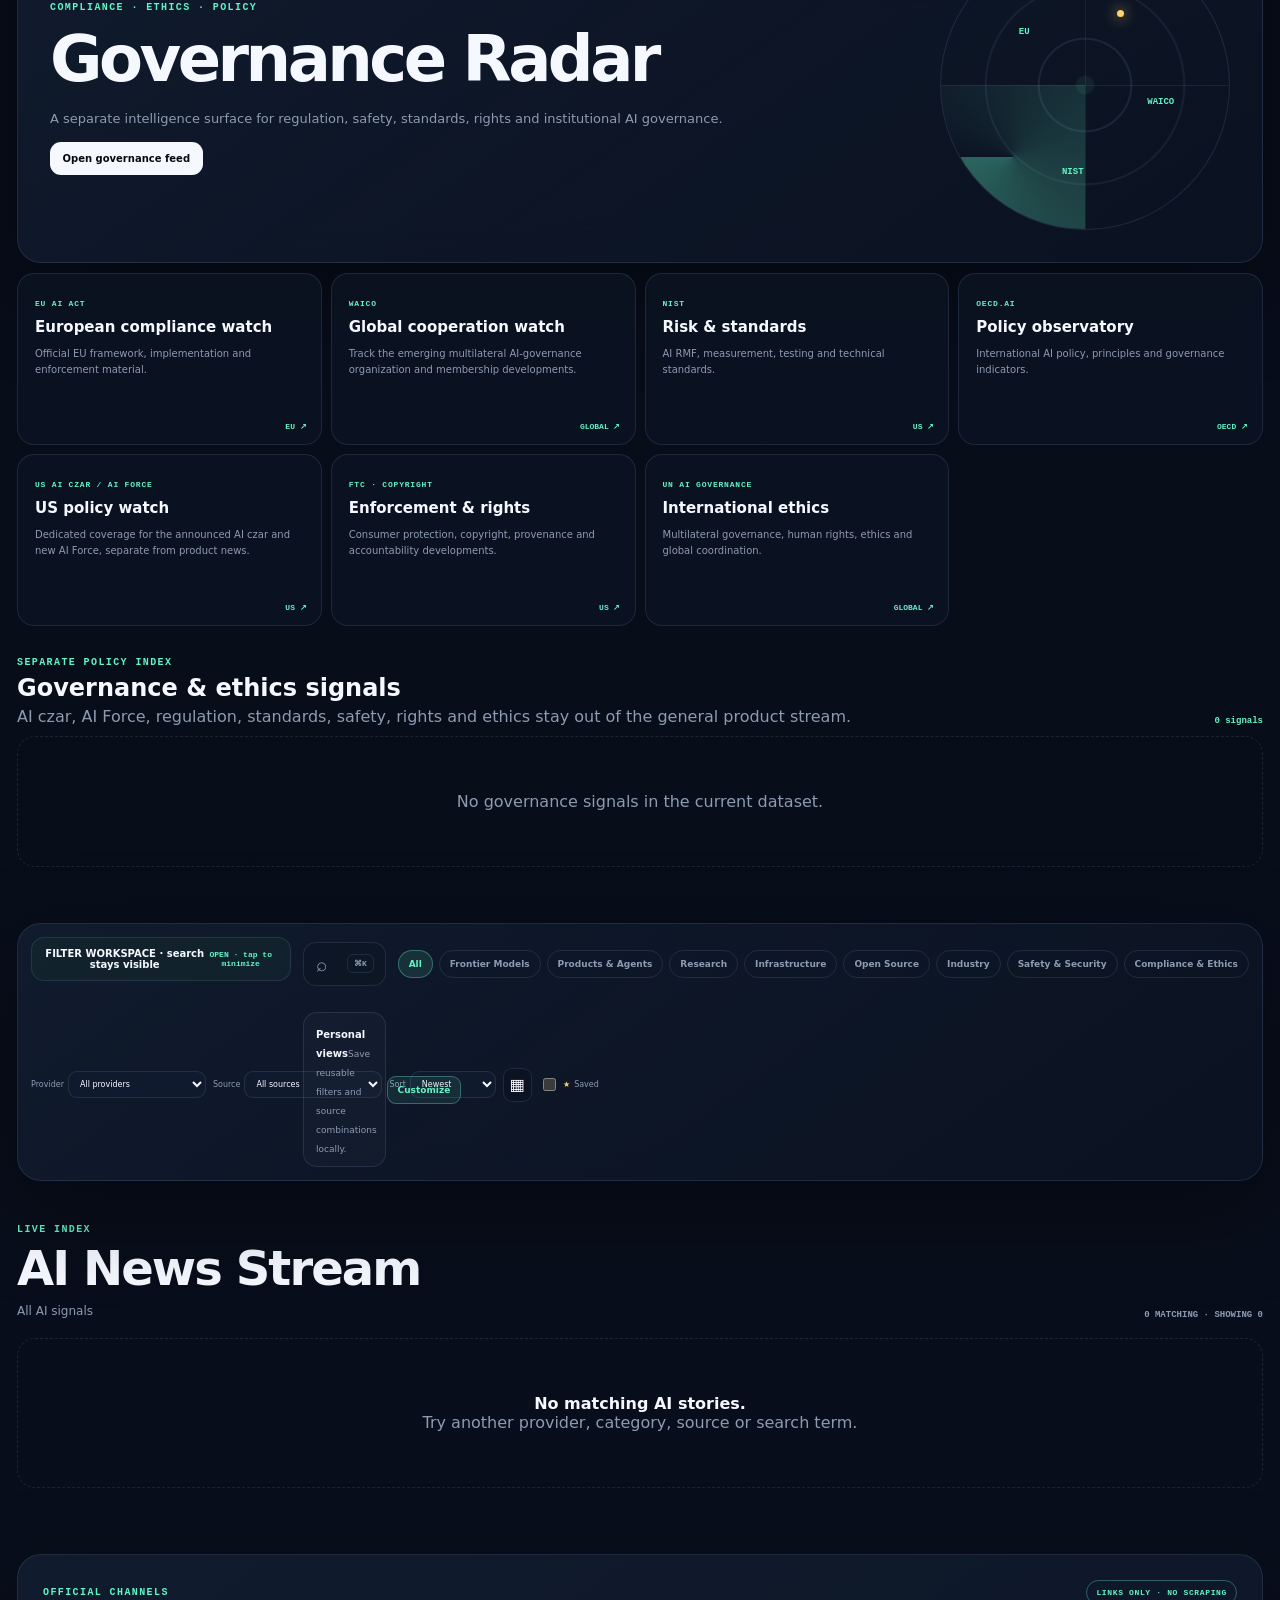
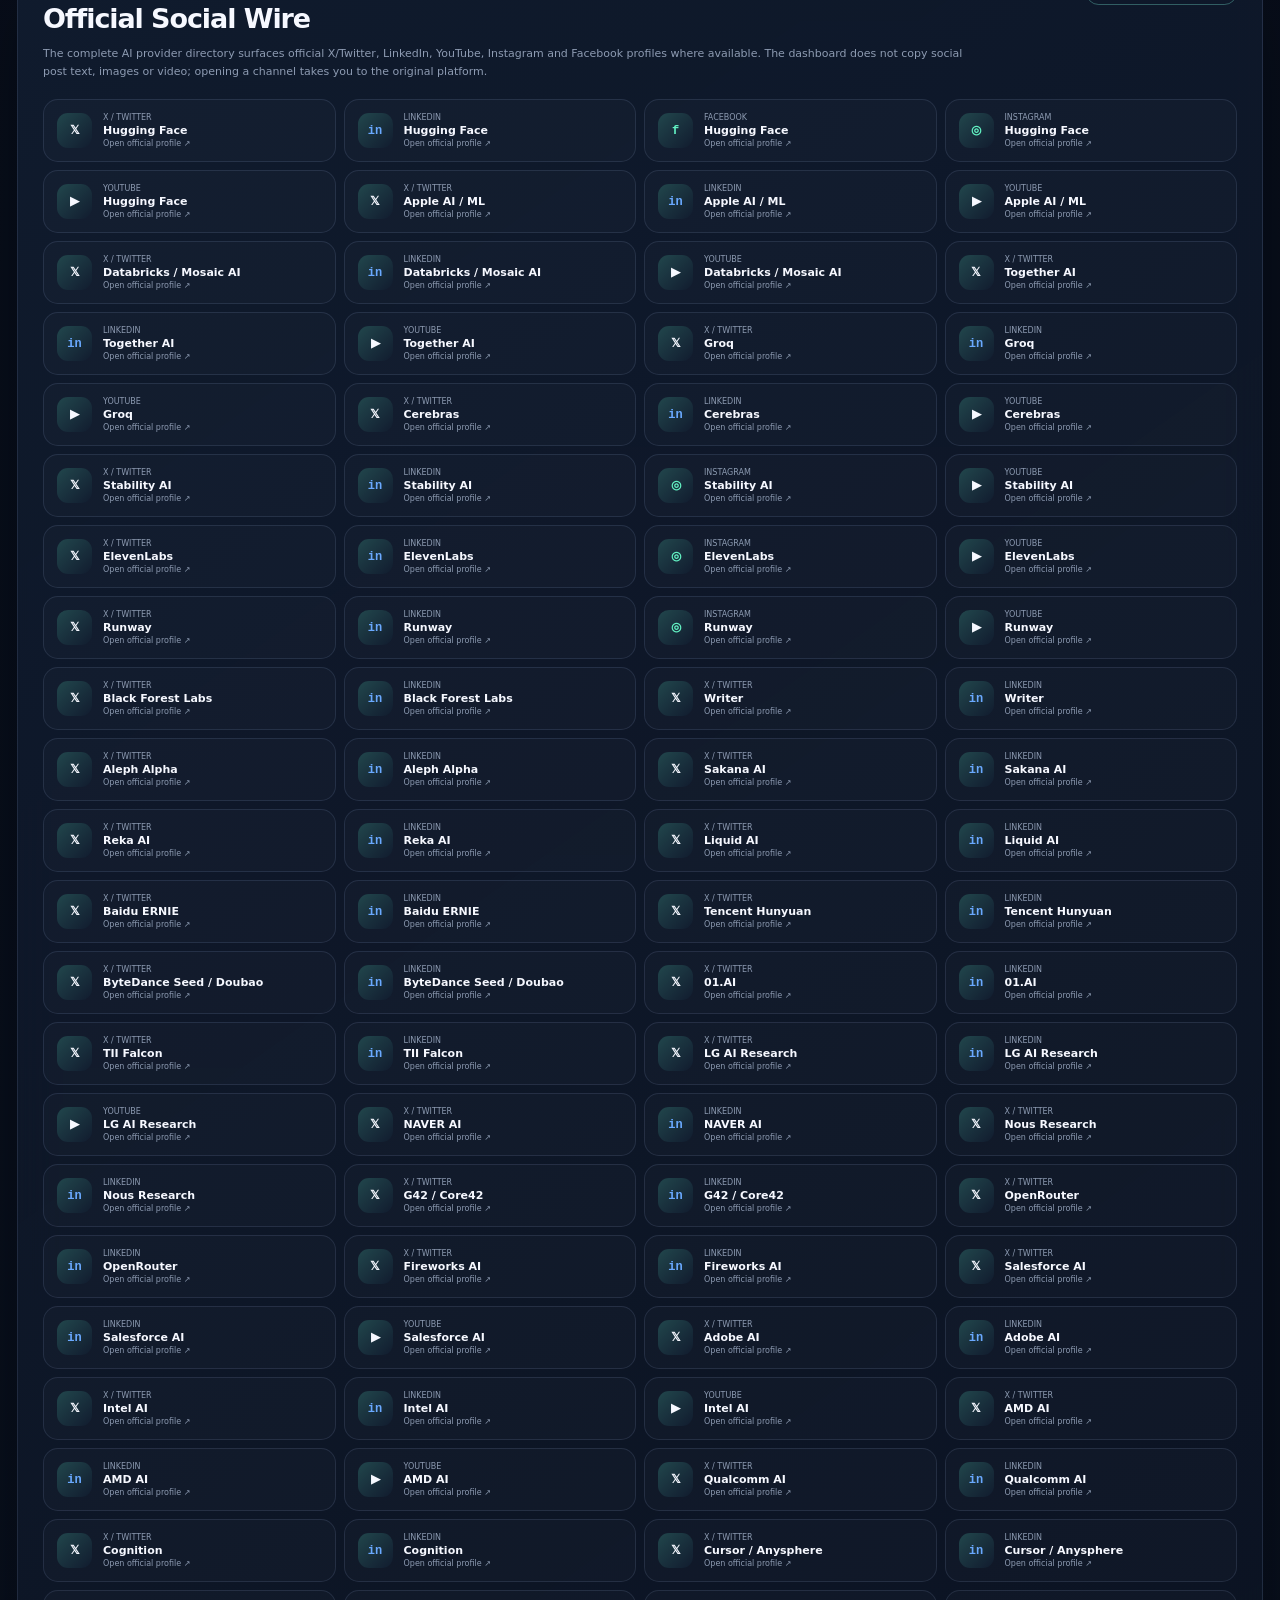
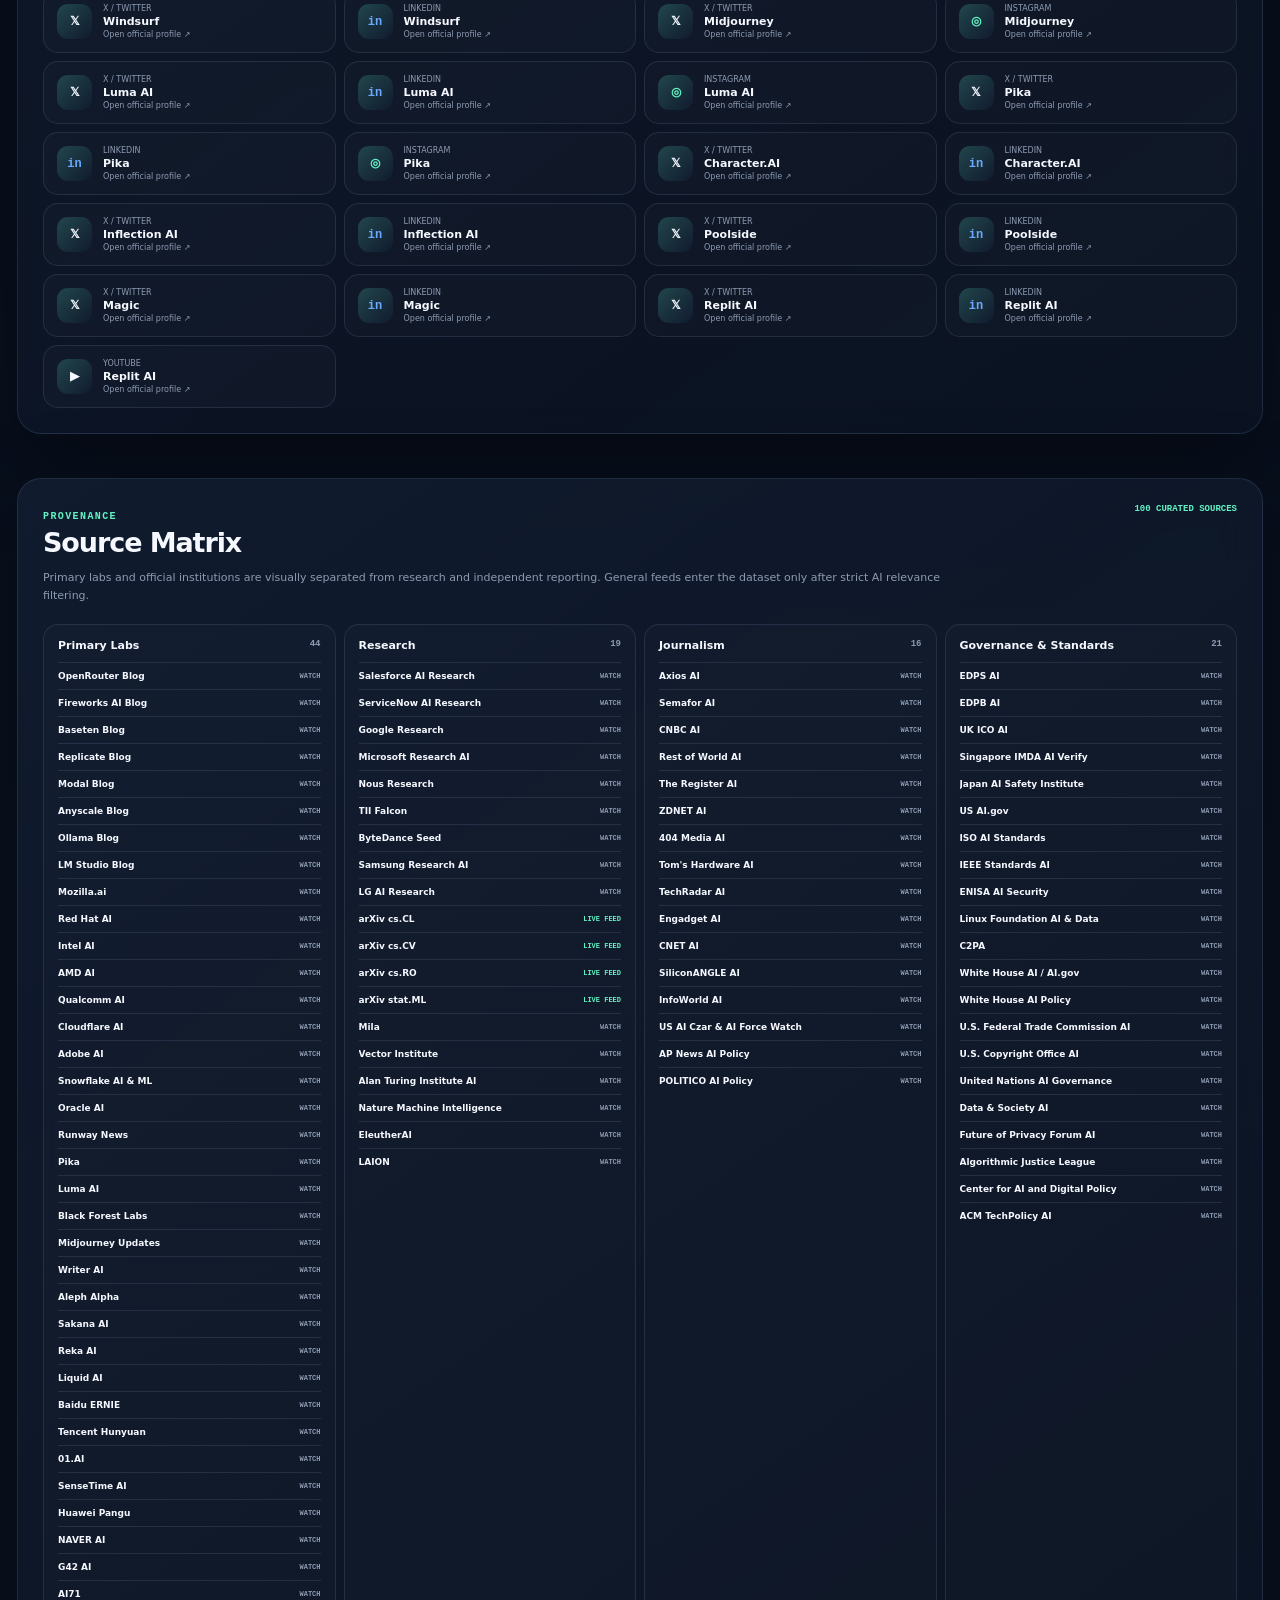
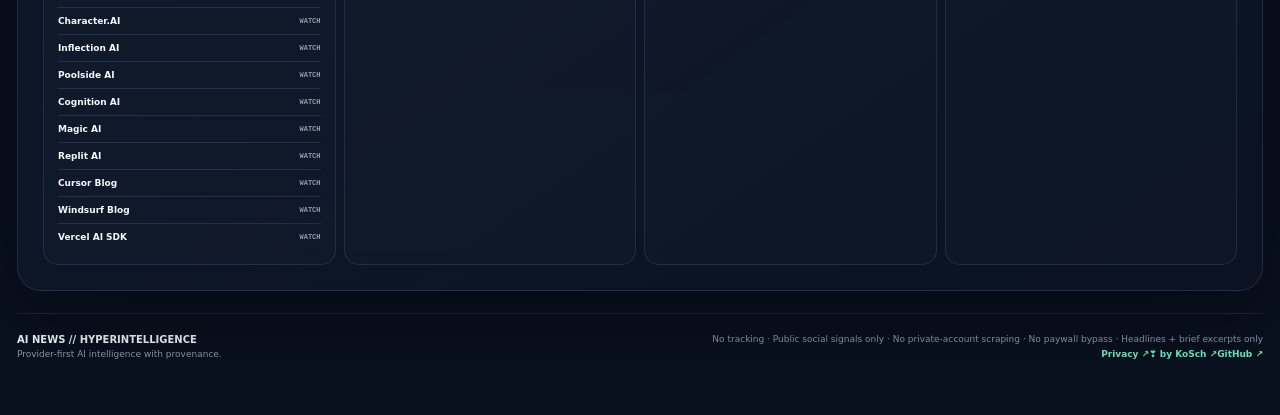
==== commit 86d870c2: "fix: restore readable Android UX and prevent duplicate WebView boot" ====
--- a/index.html
+++ b/index.html
@@ -15,6 +15,7 @@
   <link rel="stylesheet" href="branding.css">
   <link rel="stylesheet" href="page-v32.css">
   <link rel="stylesheet" href="theme-radar-web.css">
+  <link rel="stylesheet" href="readability-fix-web.css">
 </head>
 <body>
   <div class="mesh mesh-a" aria-hidden="true"></div>
--- a/readability-fix-web.css
+++ b/readability-fix-web.css
@@ -0,0 +1,10 @@
+/* AI News web readability baseline. */
+html,body{color:var(--text)!important}
+button,input,select,textarea{font:inherit;color:var(--text)}
+button{-webkit-appearance:none;appearance:none}
+button:focus-visible,input:focus-visible,select:focus-visible,textarea:focus-visible{outline:2px solid var(--mint);outline-offset:2px}
+main,.shell,.section,.stream-section,.settings-section{min-width:0}
+.story-card,.news-card,.provider-card,.product-card,.gov-card,.social-card{min-width:0}
+h1,h2,h3,h4,h5,h6,strong,b{color:var(--text)}
+input,select,textarea{border-color:var(--line);background:var(--panel-2);color:var(--text)}
+input::placeholder,textarea::placeholder{color:var(--muted);opacity:.85}
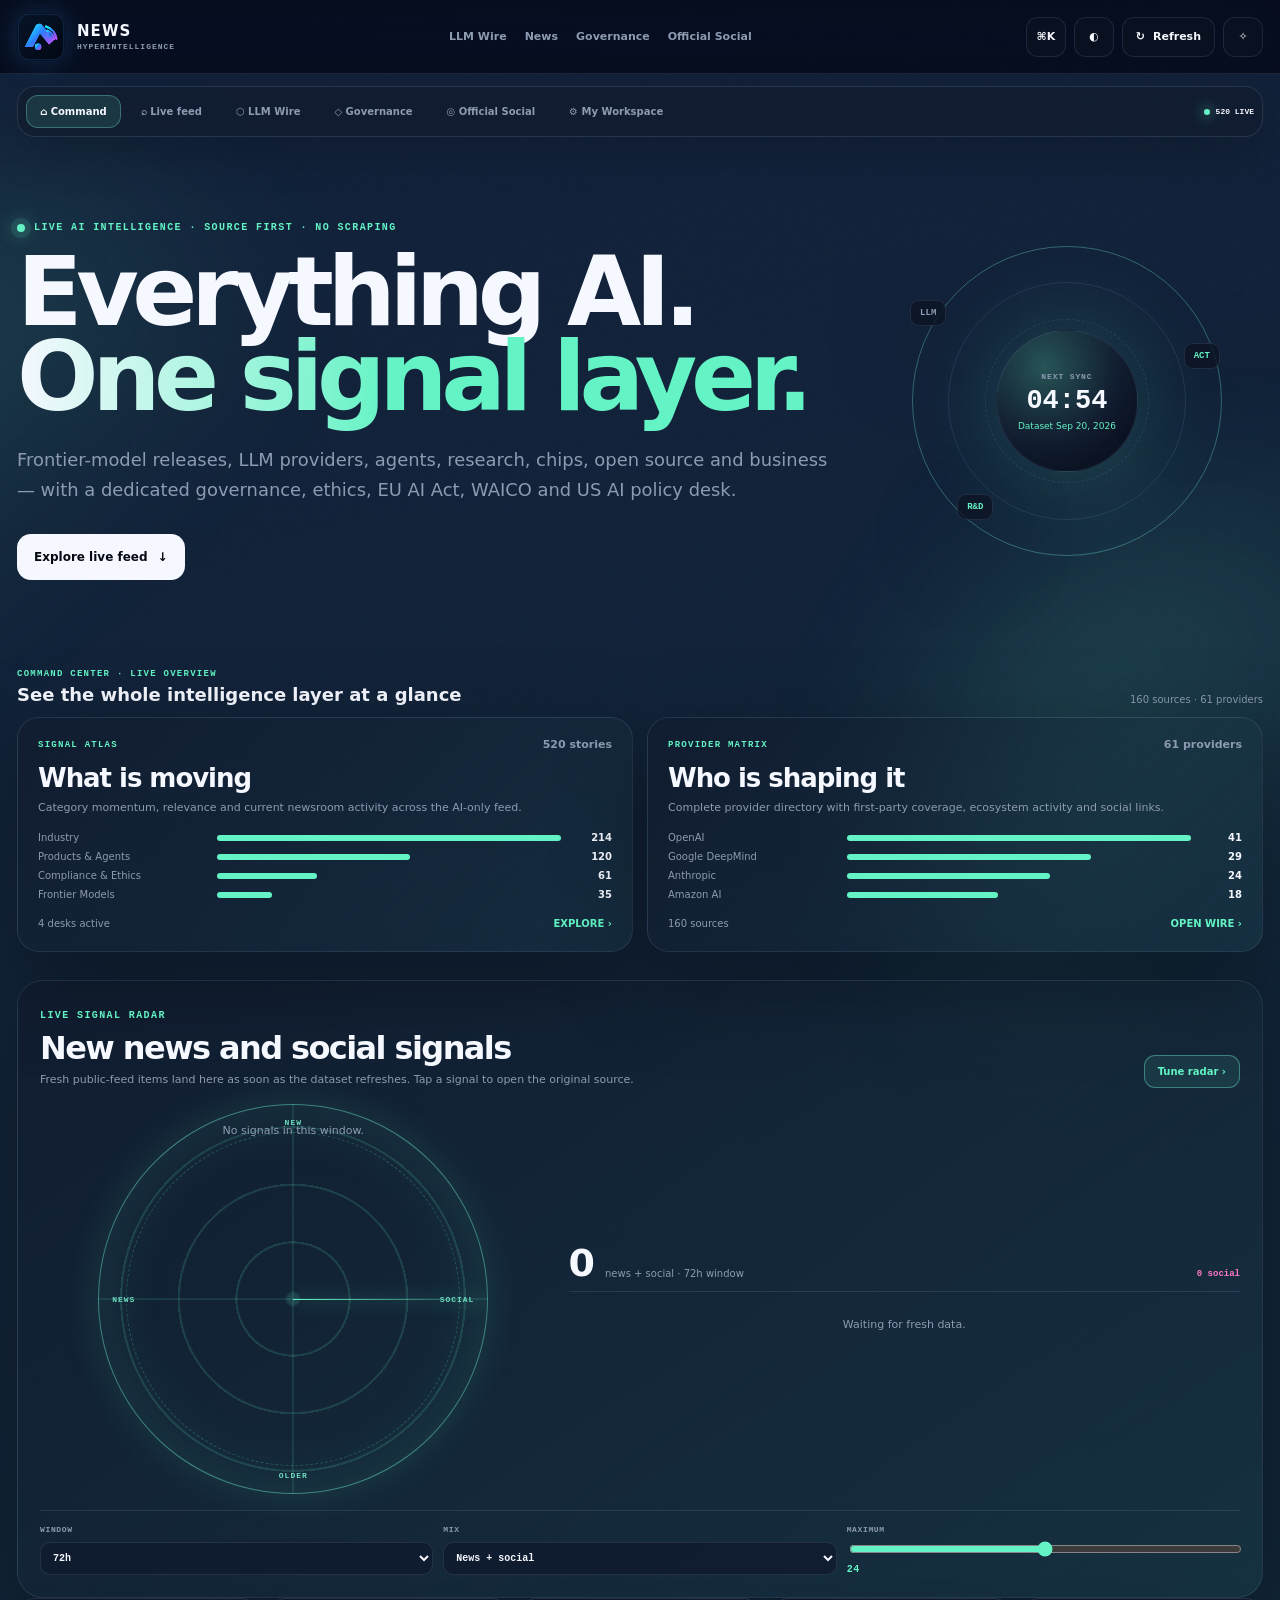
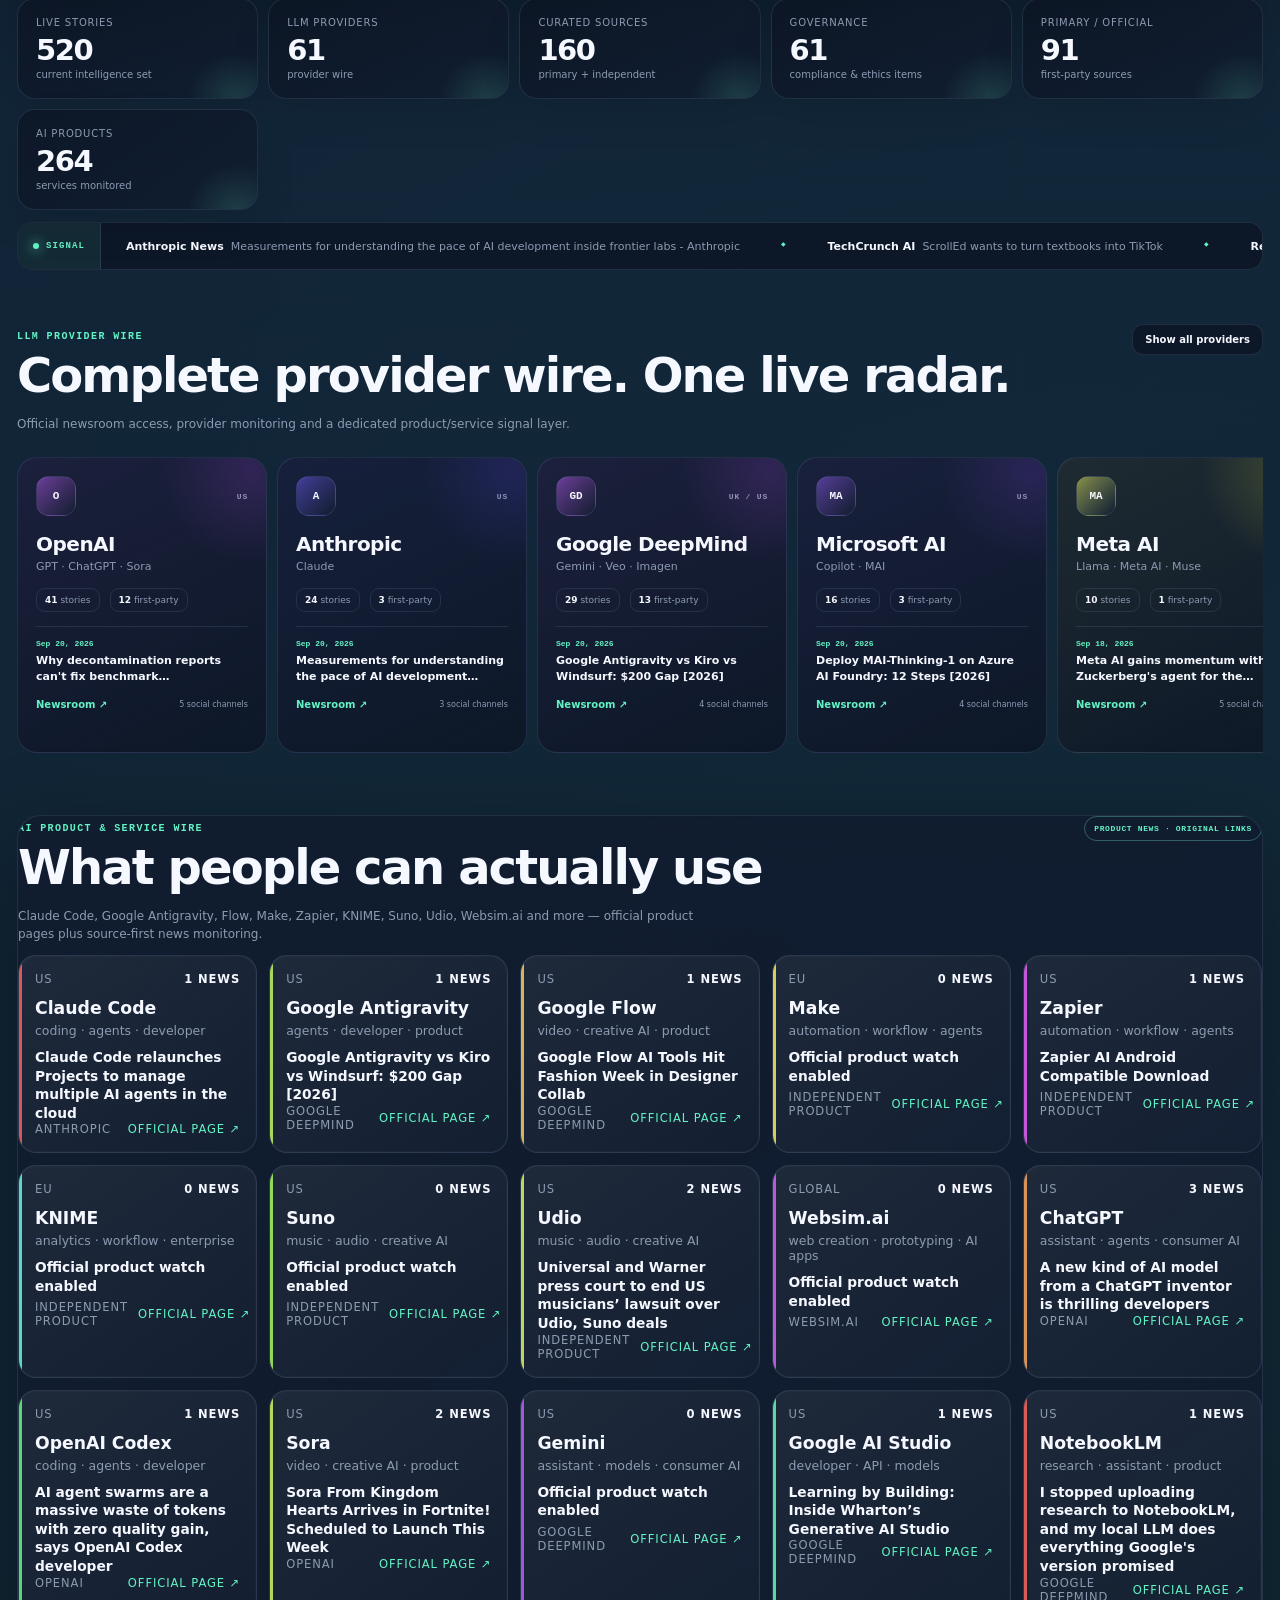
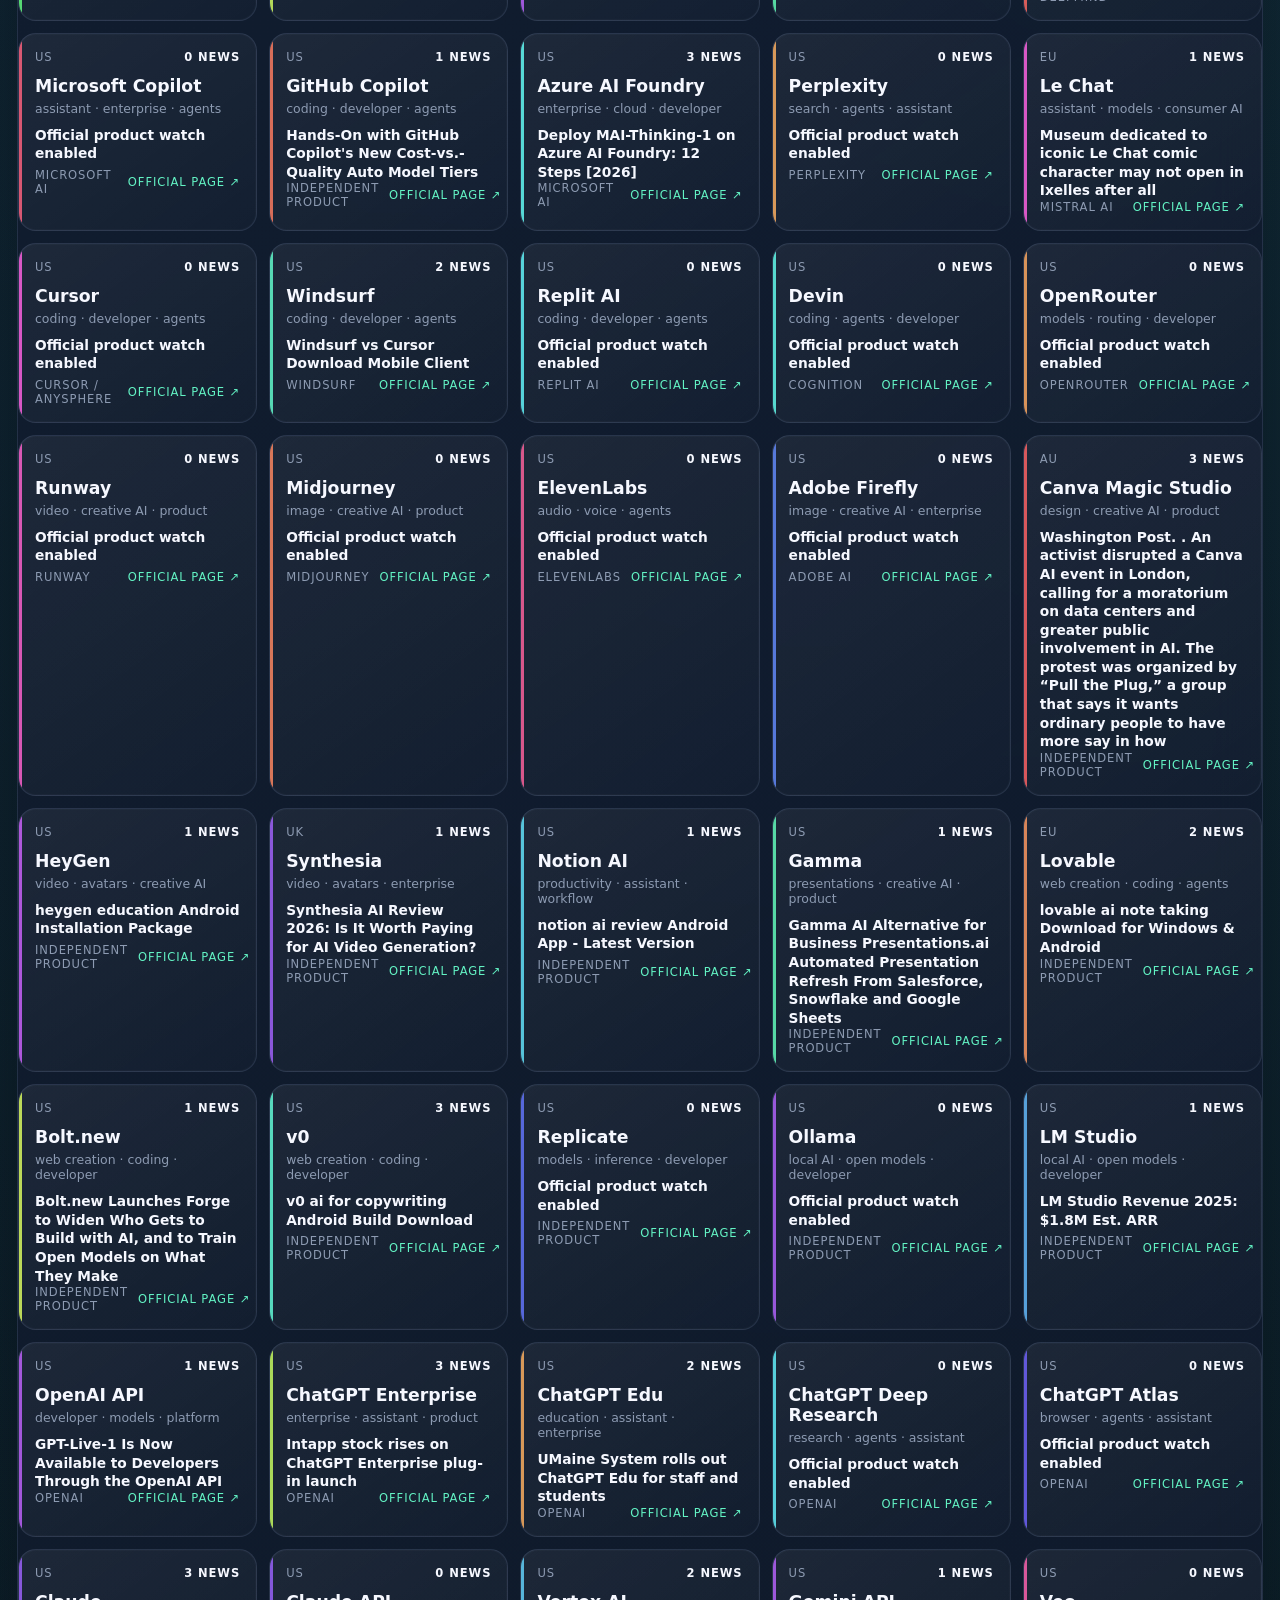
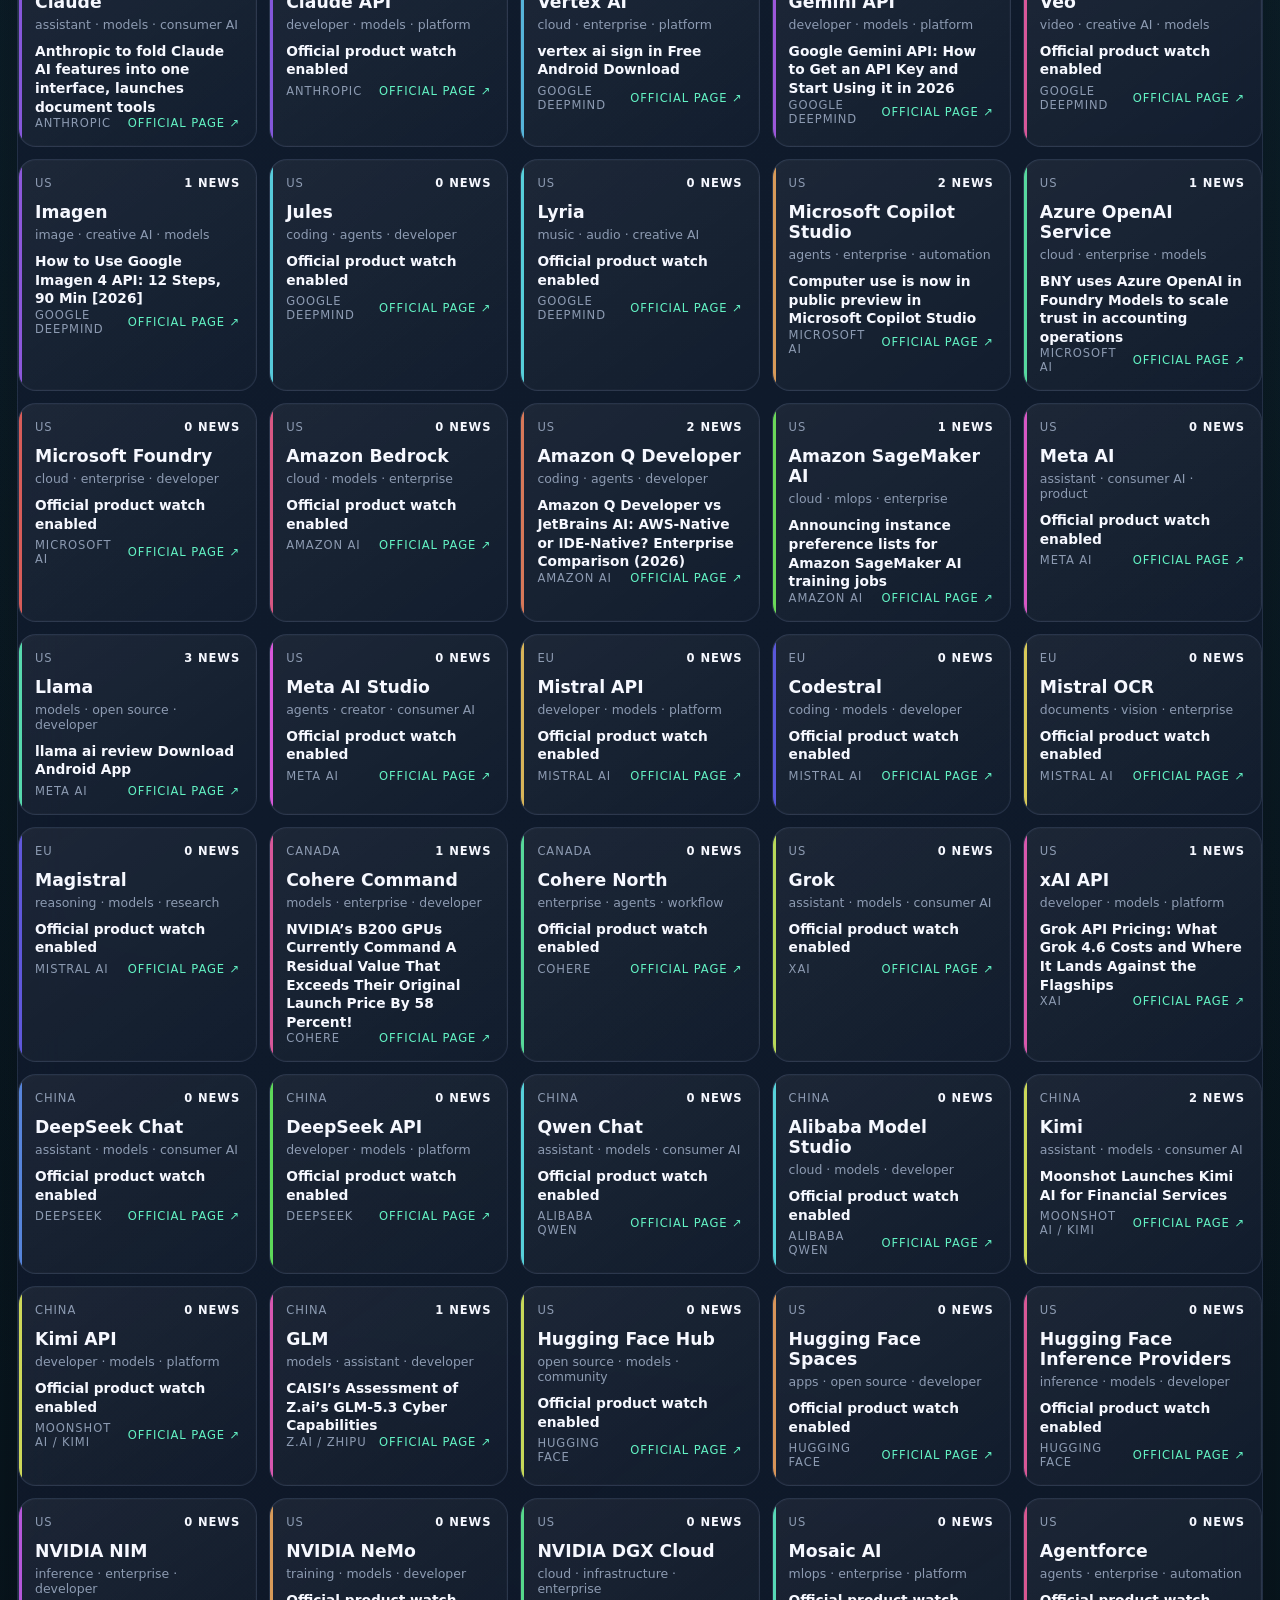
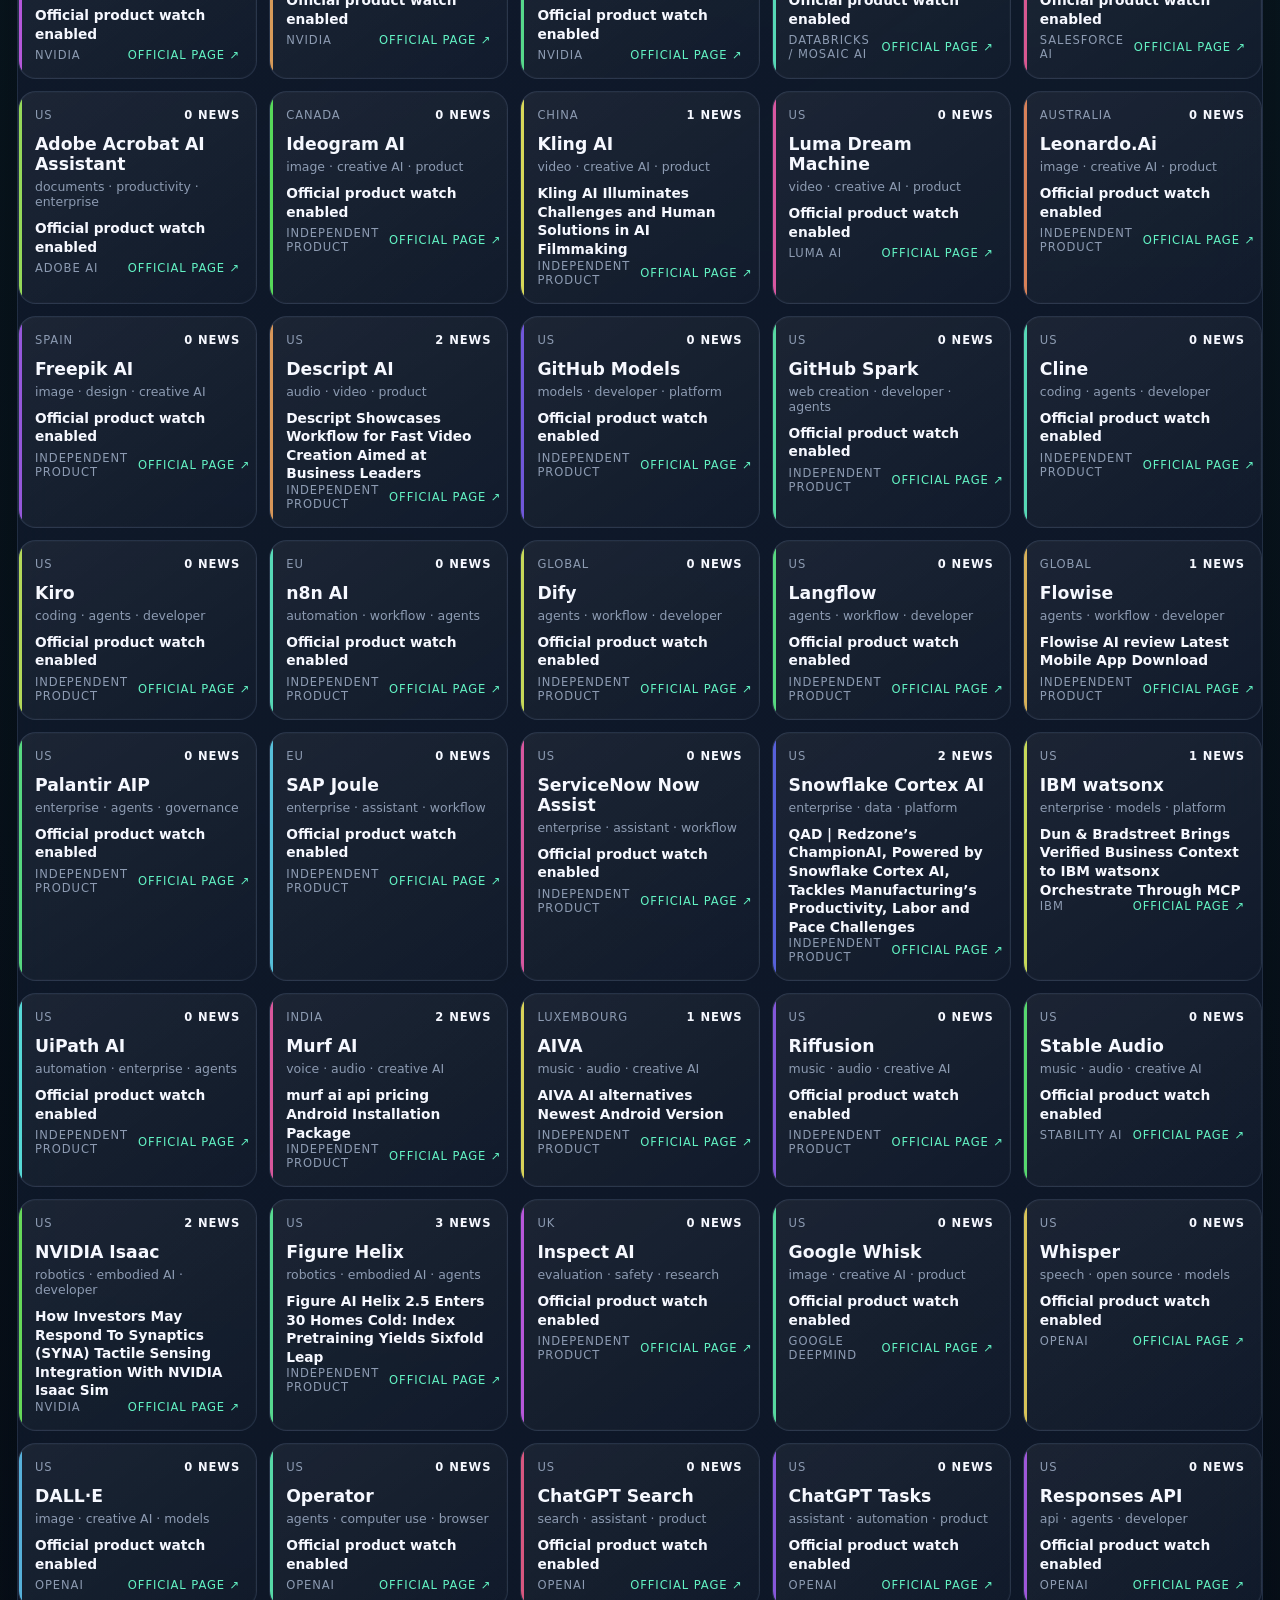
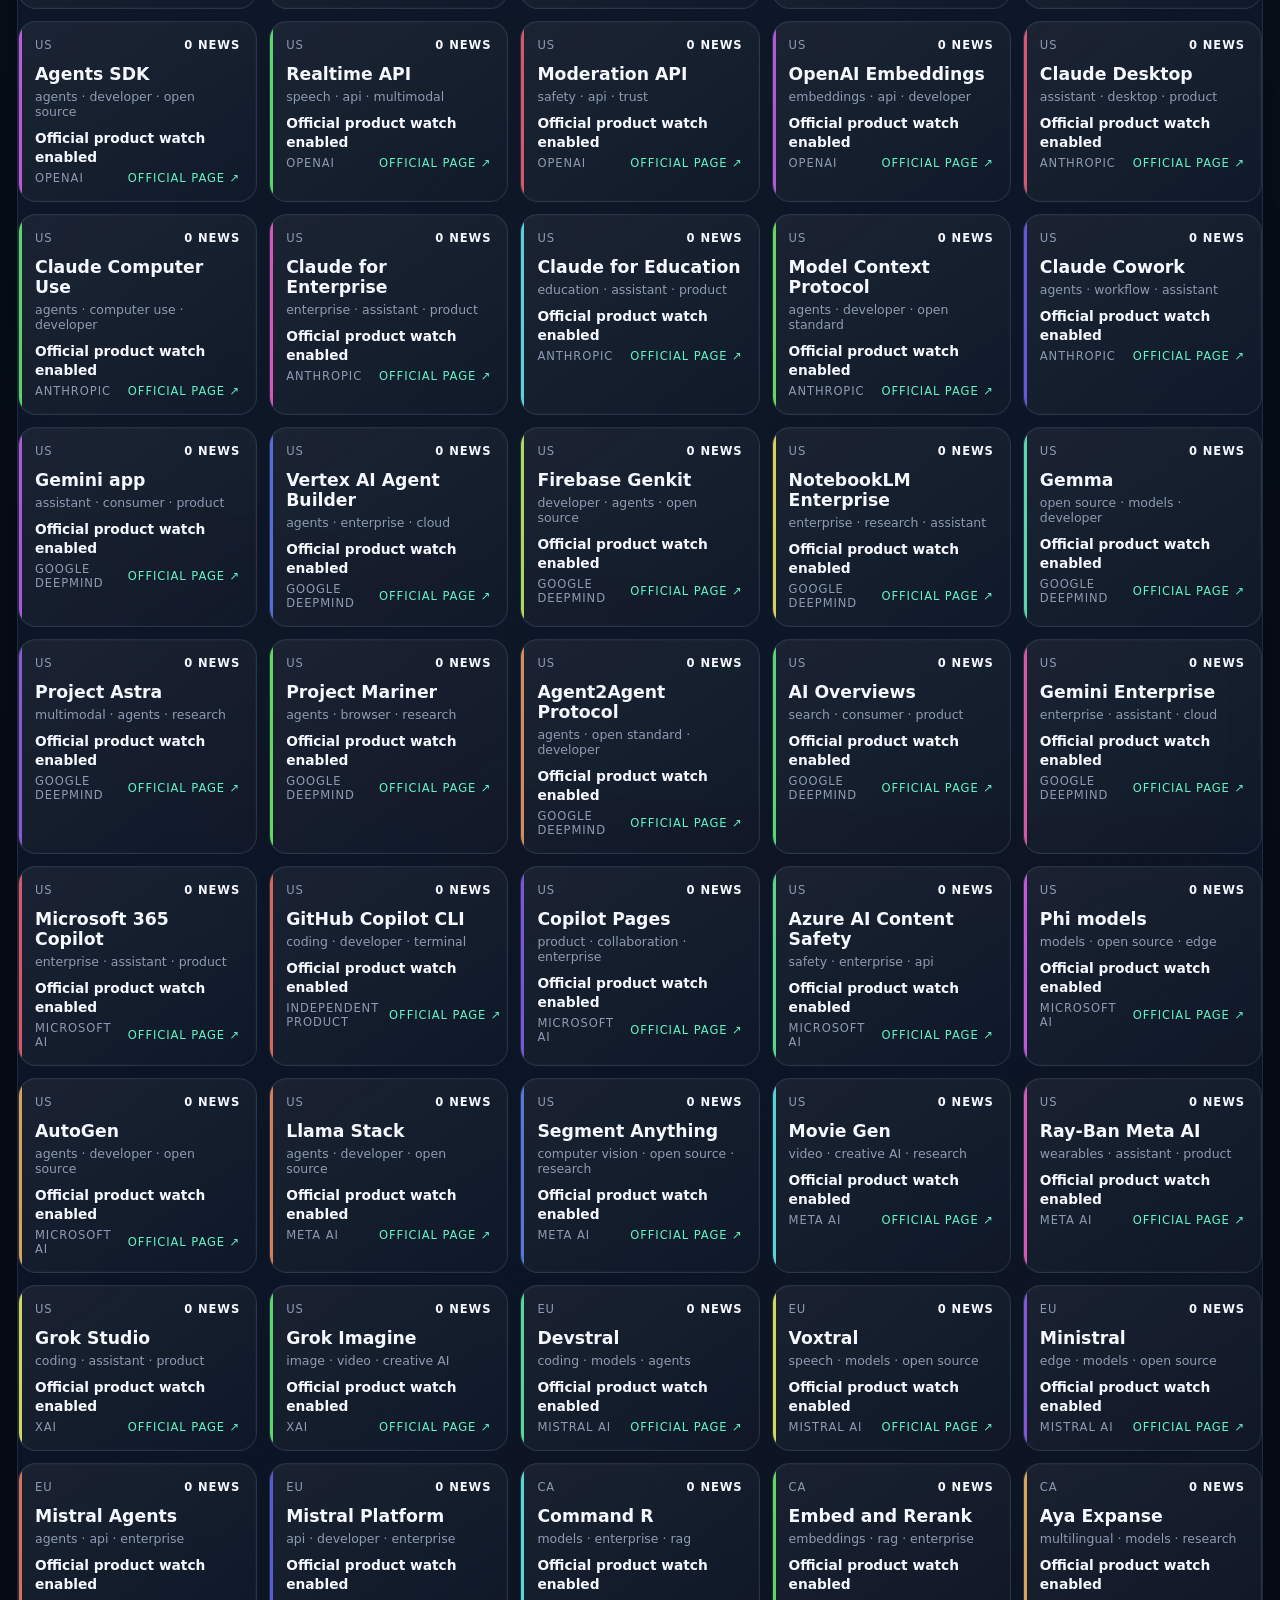
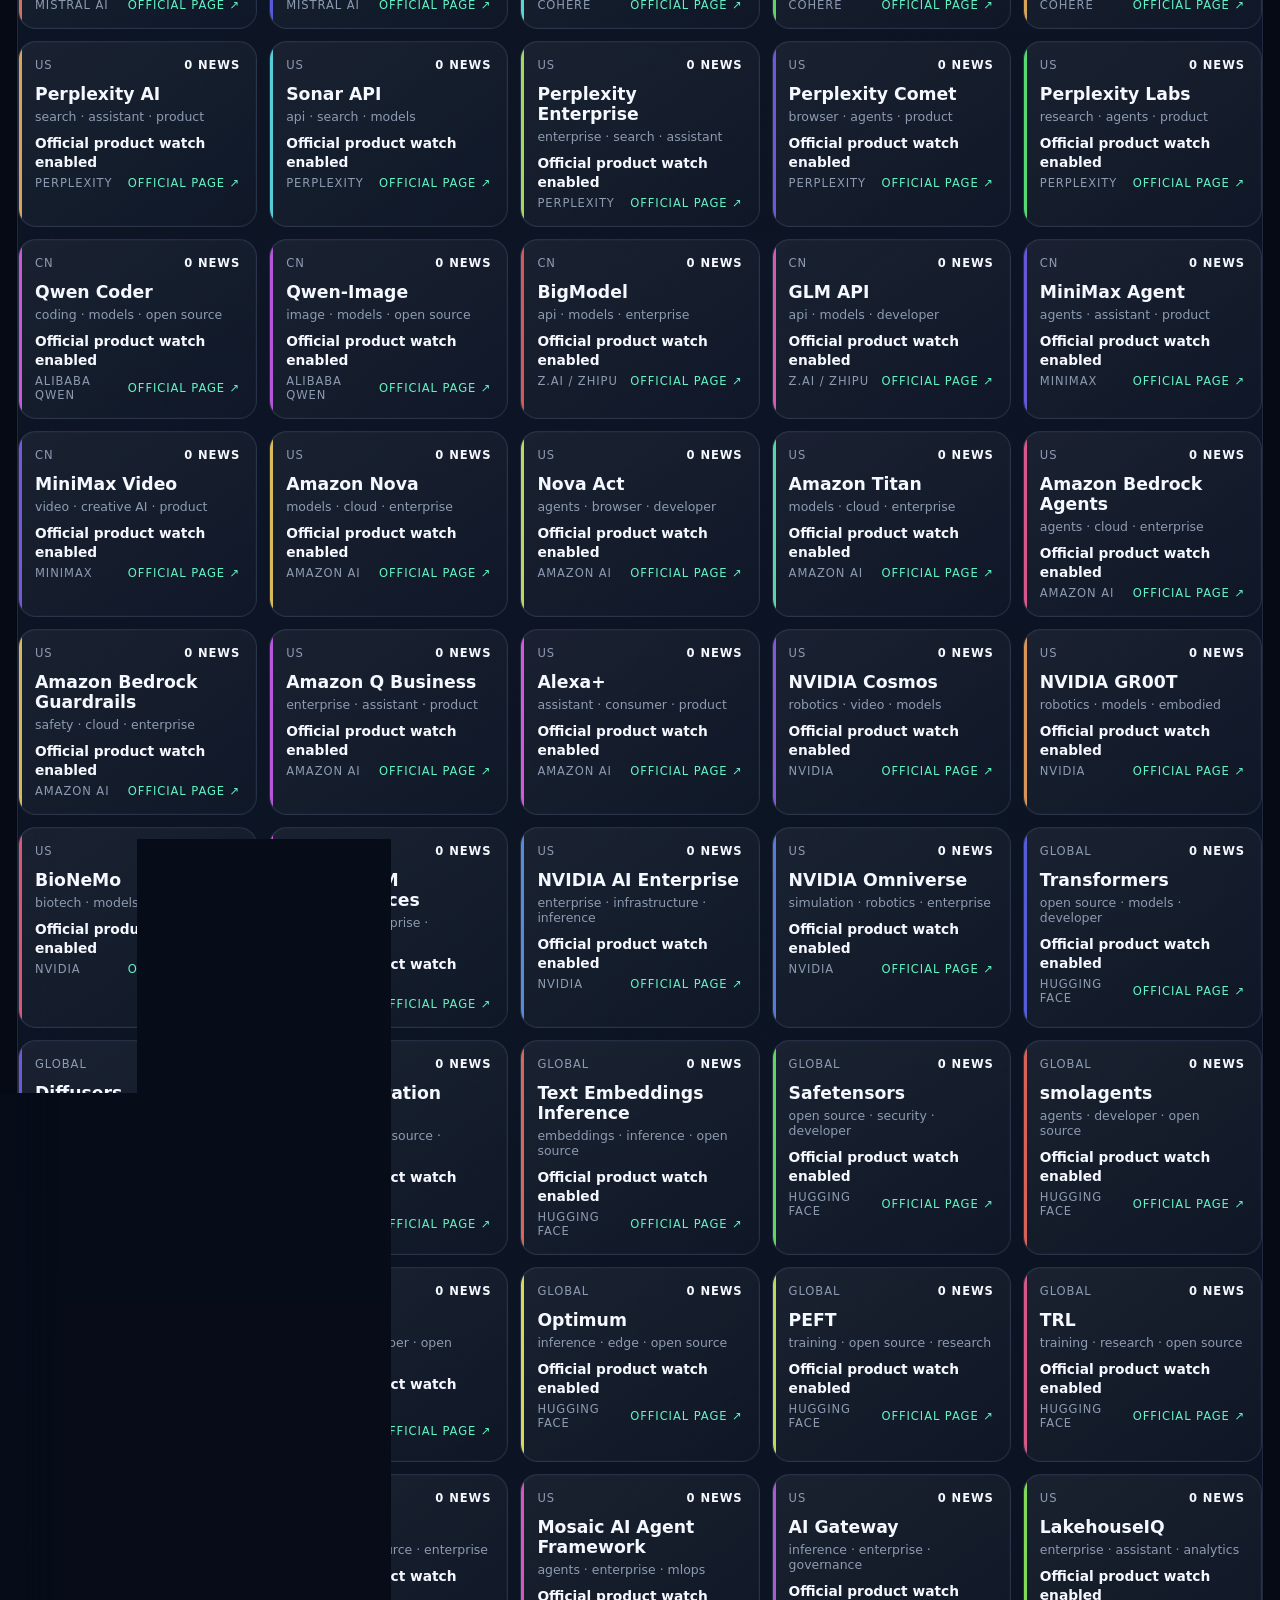
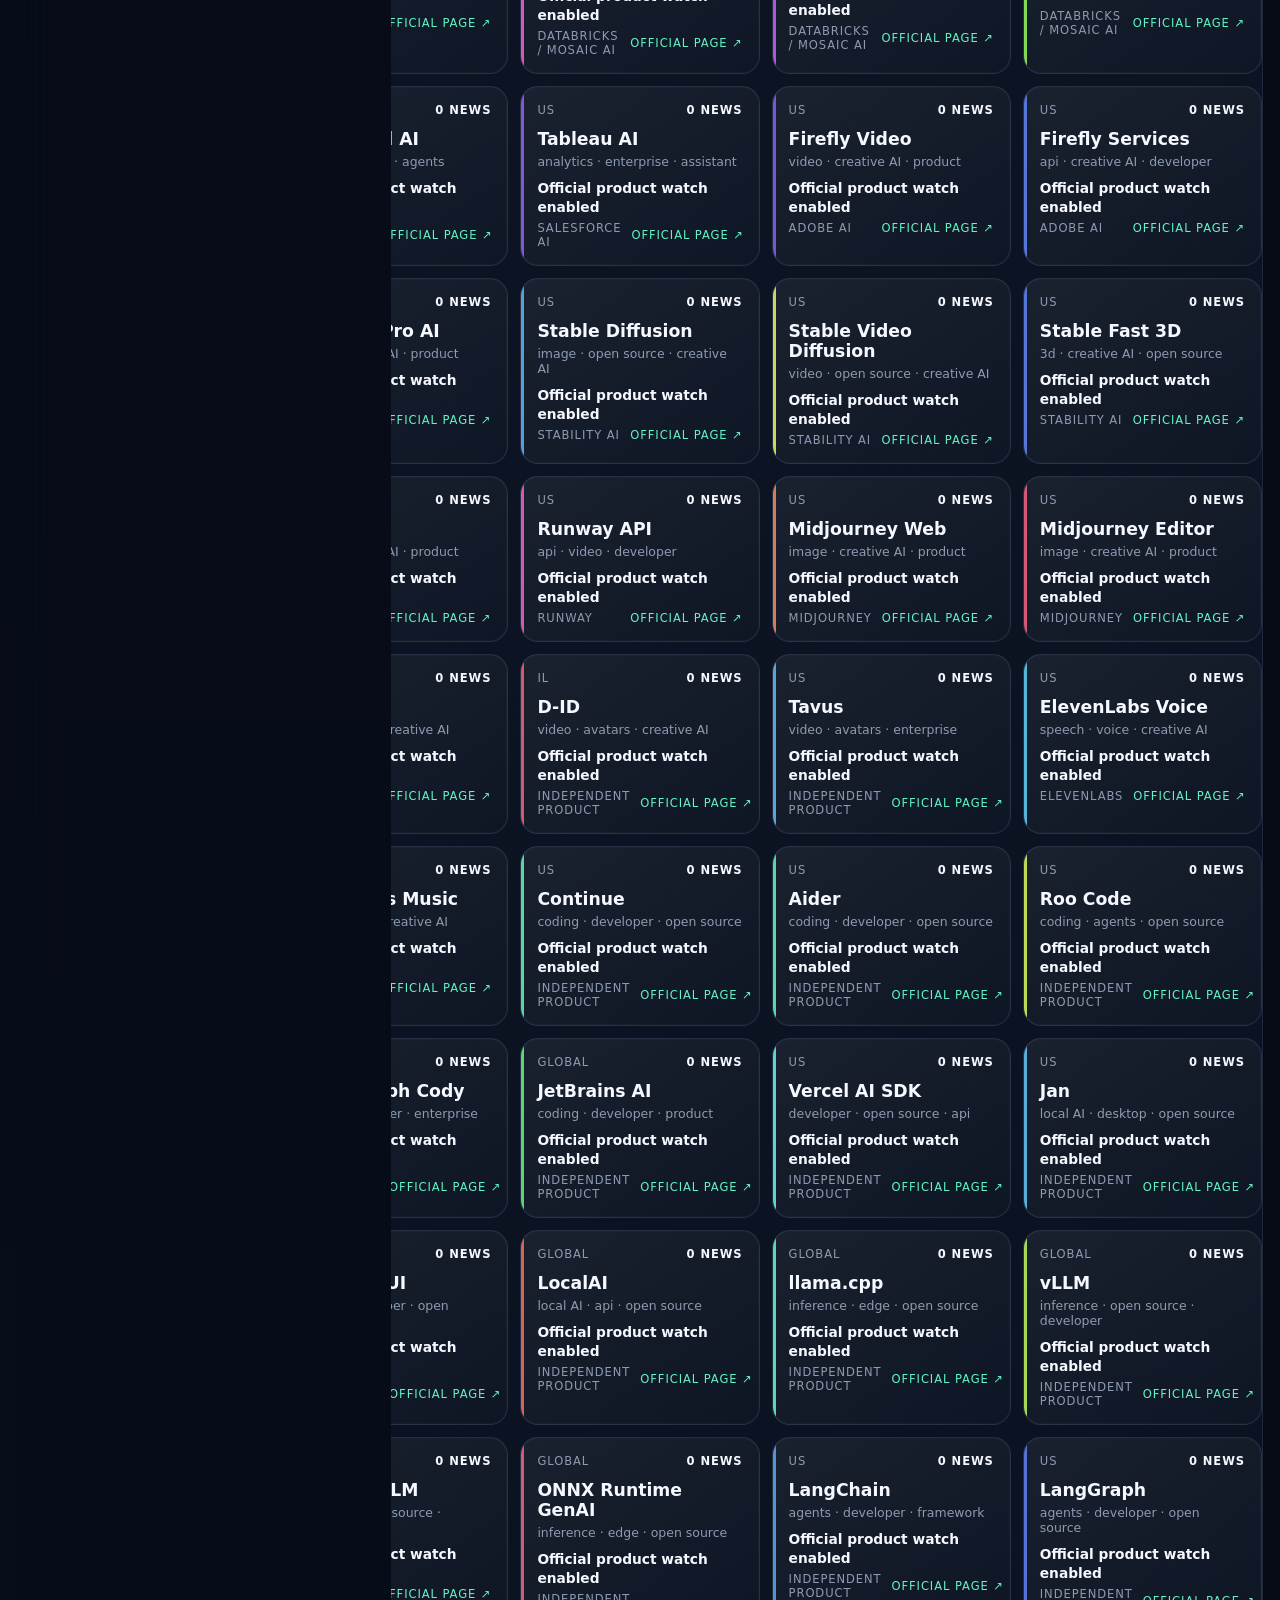
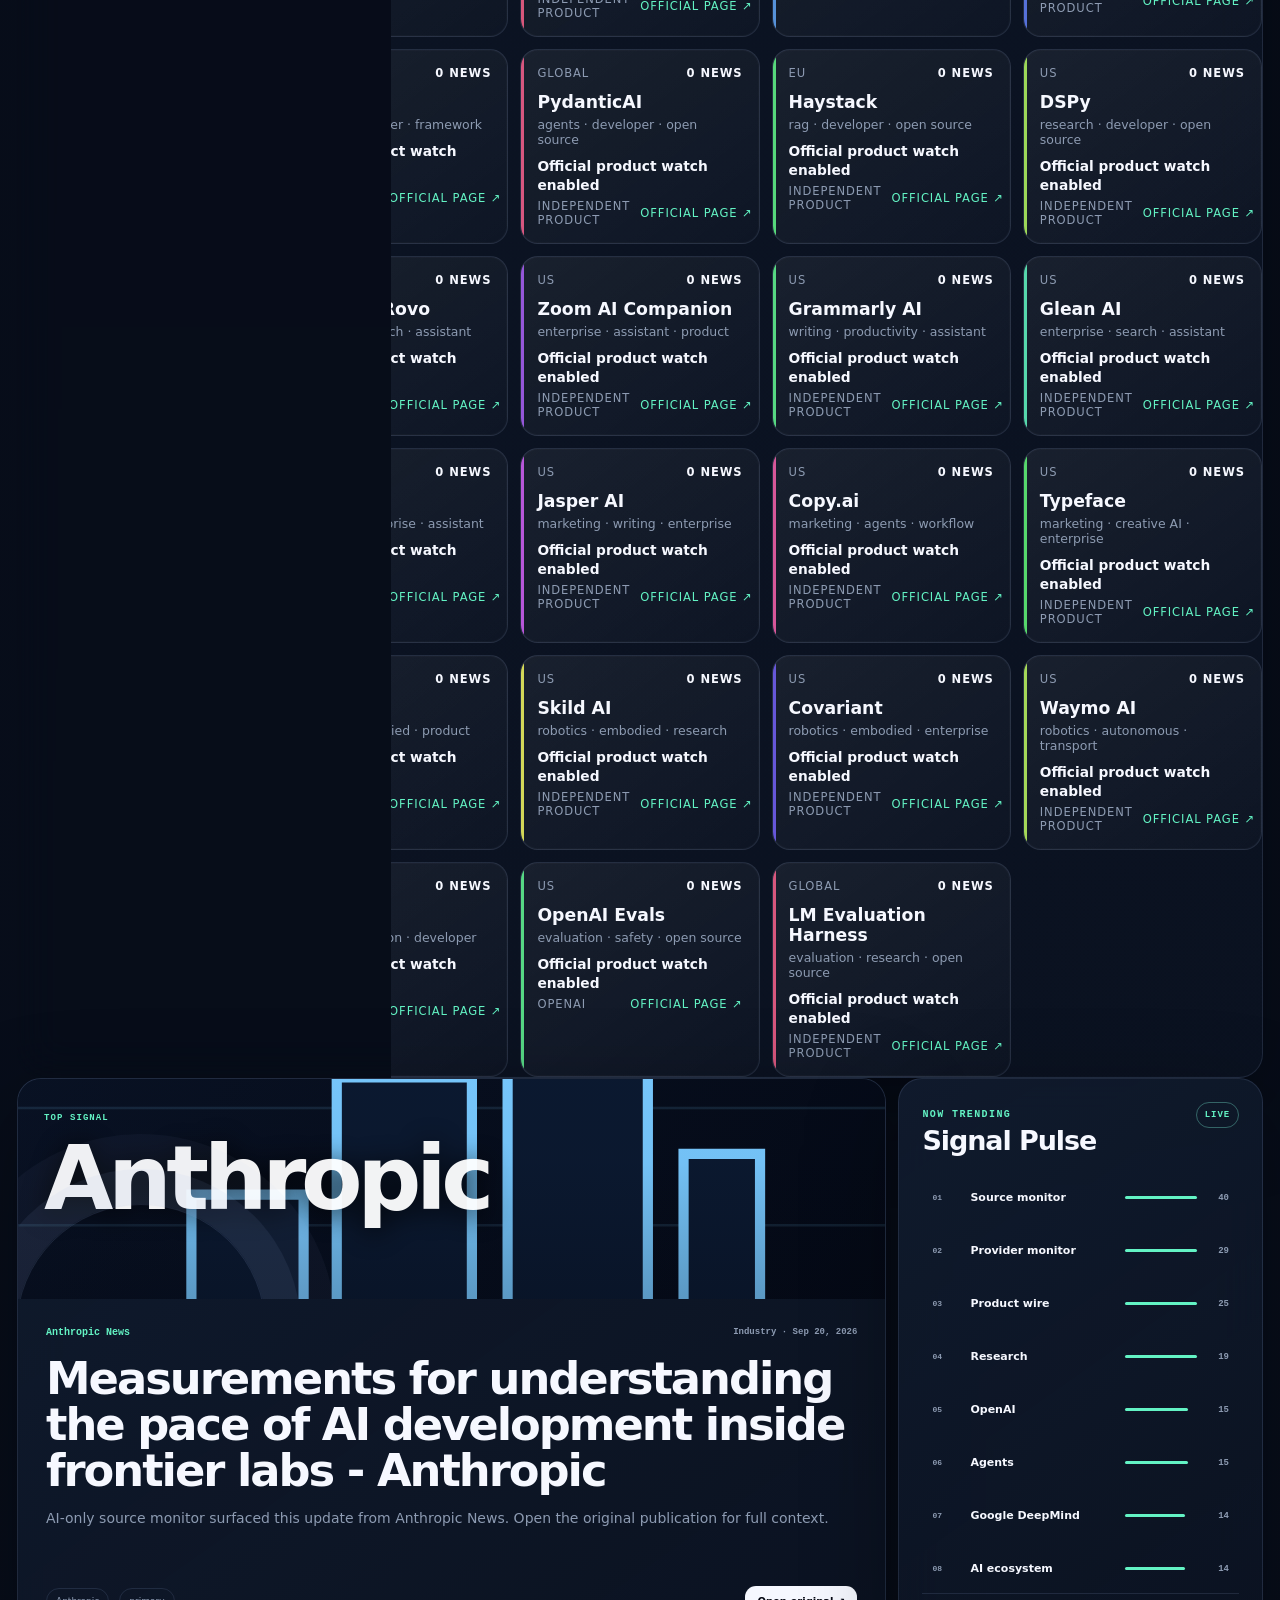
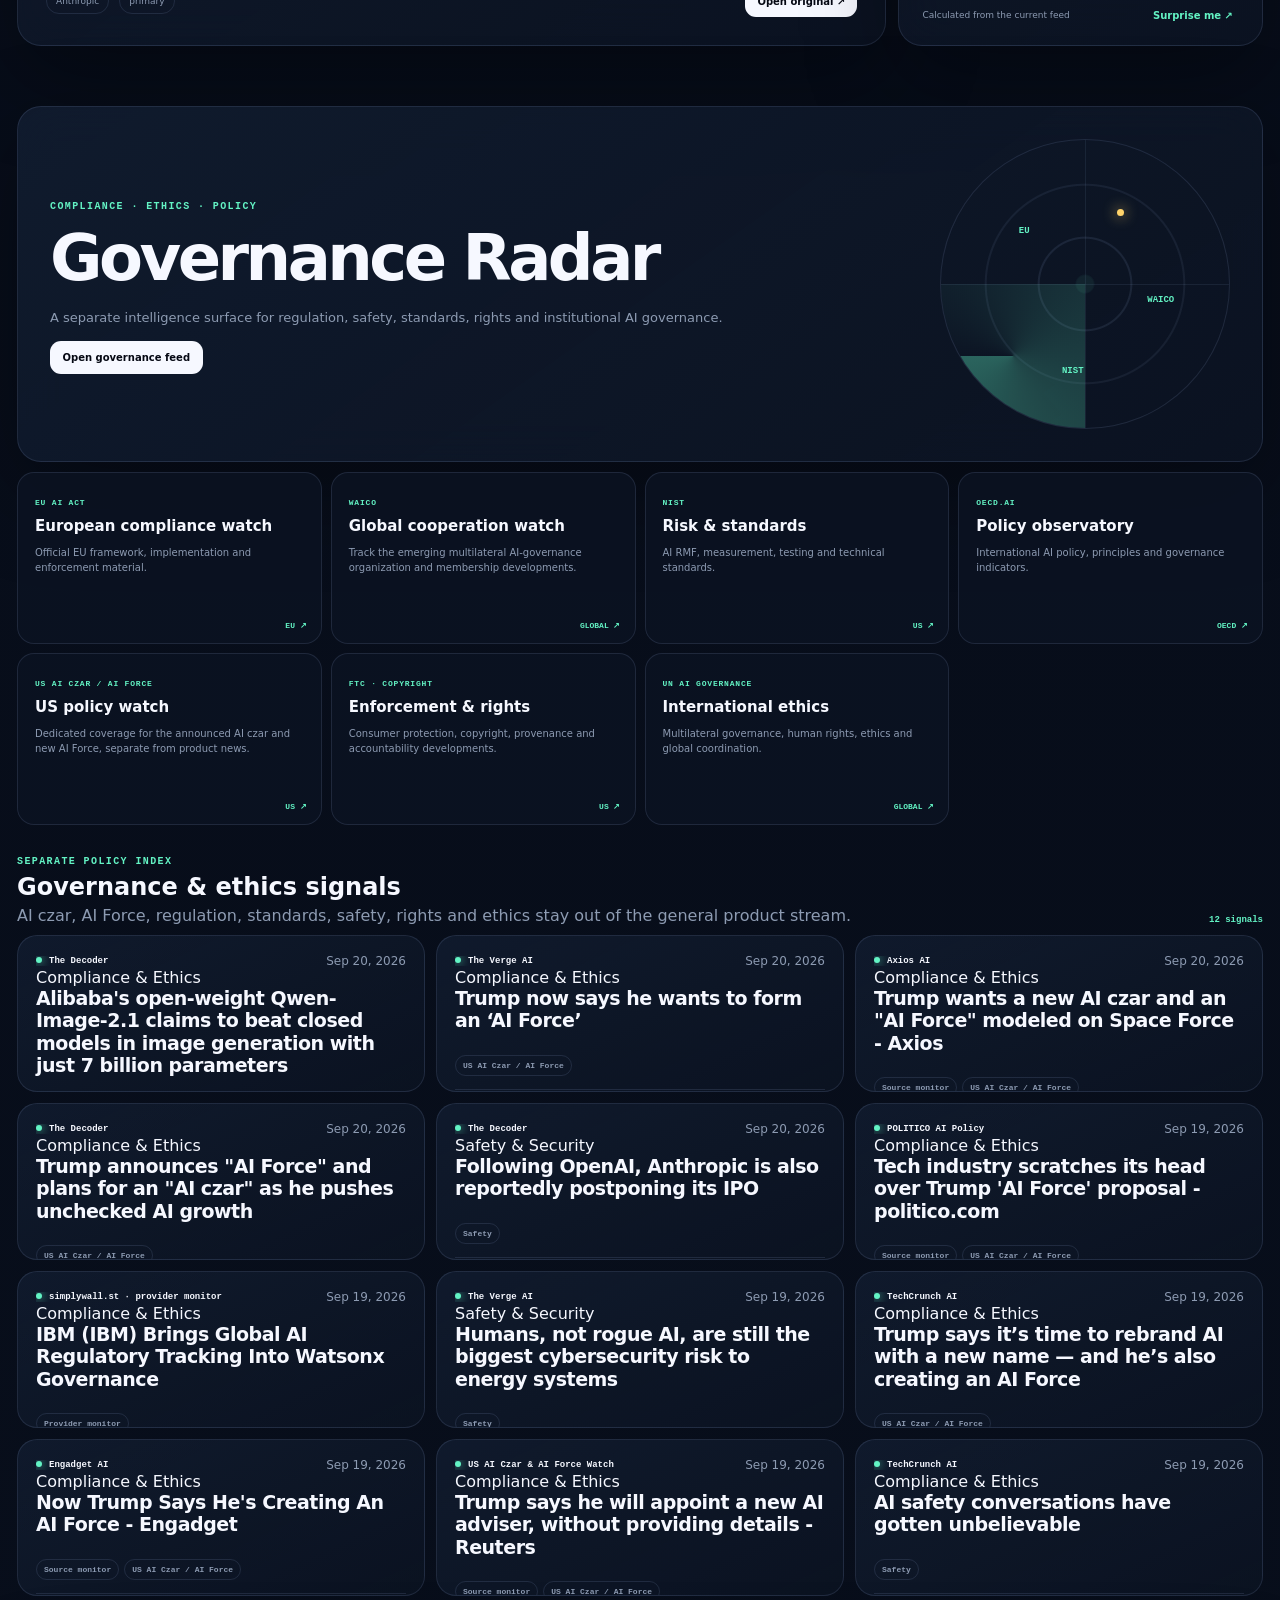
==== commit 02783df0: "feat: remove generative runtime and expand product wire" ====
--- a/index.html
+++ b/index.html
@@ -36,7 +36,6 @@
     <div class="top-actions">
       <button id="commandBtn" class="icon-btn" type="button" title="Focus search (Ctrl/⌘ K)">⌘K</button>
       <button id="themeBtn" class="icon-btn" type="button" aria-label="Toggle theme" title="Toggle theme">◐</button>
-      <button id="chatBtn" class="ai-btn" type="button"><span>✦</span> AI News Copilot</button>
       <button id="refreshBtn" class="refresh-btn" type="button"><span class="refresh-icon">↻</span><span>Refresh</span></button>
     </div>
   </header>
@@ -49,7 +48,6 @@
         <p>Frontier-model releases, LLM providers, agents, research, chips, open source and business — with a dedicated governance, ethics, EU AI Act, WAICO and US AI policy desk.</p>
         <div class="hero-cta">
           <a class="primary-cta" href="#stream">Explore live feed <span>↓</span></a>
-          <button class="ghost-cta" id="heroChatBtn" type="button">✦ Chat about the news</button>
         </div>
       </div>
       <div class="hero-orbit" aria-label="Live feed status">
@@ -171,31 +169,10 @@
         <h3></h3>
         <p class="summary"></p>
         <div class="provider-tags"></div>
-        <div class="card-bottom"><span class="provenance"></span><div><button class="ask-btn" type="button">✦ Ask AI</button><a target="_blank" rel="noopener noreferrer">Source ↗</a></div></div>
+        <div class="card-bottom"><span class="provenance"></span><div><a target="_blank" rel="noopener noreferrer">Source ↗</a></div></div>
       </div>
     </article>
   </template>
-
-  <aside id="chatDrawer" class="chat-drawer" aria-hidden="true" aria-labelledby="chatTitle">
-    <div class="chat-backdrop" data-close-chat></div>
-    <div class="chat-panel">
-      <header><div><span class="kicker">ARTICLE INTELLIGENCE</span><h2 id="chatTitle">AI News Copilot</h2></div><div class="chat-header-actions"><button id="chatMinimizeBtn" class="chat-tool-btn" type="button" title="Minimize Copilot">—</button><button id="chatDisableBtn" class="chat-tool-btn danger" type="button" title="Disable Copilot">Disable</button><button class="close-btn" type="button" data-close-chat>×</button></div></header>
-      <div id="chatContext" class="chat-context"><span>GLOBAL FEED</span><strong>Ask across the current AI news dataset</strong><p>The built-in research mode answers from loaded headlines and excerpts. Choose an article to focus the context.</p></div>
-      <div id="chatMessages" class="chat-messages" aria-live="polite"></div>
-      <div class="quick-prompts">
-        <button type="button" data-prompt="Summarize the key point and why it matters.">Why it matters</button>
-        <button type="button" data-prompt="What related stories are in the current feed?">Related coverage</button>
-        <button type="button" data-prompt="What are the compliance, safety or ethics implications?">Risk & compliance</button>
-        <button type="button" data-prompt="Compare this with news from competing LLM providers.">Compare providers</button>
-      </div>
-      <form id="chatForm" class="chat-form"><textarea id="chatInput" rows="2" placeholder="Ask about this article or the current AI news…" required></textarea><button type="submit">Send <span>↑</span></button></form>
-      <details class="llm-settings">
-        <summary>Local Research Mode · free and API-free (optional connected model)</summary><p class="local-mode-note">The built-in Copilot discusses the loaded AI news without an API key. A connected model is optional.</p>
-        <p>GitHub Pages cannot securely hold server secrets. Use a browser-accessible OpenAI-compatible endpoint only if you understand the exposure risk. The token is kept in session memory, never committed or stored permanently.</p>
-        <div class="settings-grid"><label>Endpoint<input id="llmEndpoint" type="url" placeholder="https://example.com/v1/chat/completions"></label><label>Model<input id="llmModel" type="text" placeholder="model-name"></label><label>Session token<input id="llmToken" type="password" autocomplete="off" placeholder="optional"></label><label class="toggle"><input id="copilotEnabledPref" type="checkbox" checked><span>✦</span> Local Copilot active</label><label class="toggle"><input id="llmEnabled" type="checkbox"><span>✦</span> Use connected LLM</label></div>
-      </details>
-    </div>
-  </aside>
 
   <div id="toast" class="toast" role="status" aria-live="polite"></div>
   <script src="media-web.js" defer></script>
--- a/styles.css
+++ b/styles.css
@@ -1,7 +1,7 @@
 :root{--bg:#050813;--bg2:#09111f;--panel:rgba(12,20,35,.78);--panel-2:rgba(17,28,47,.92);--text:#f6f8ff;--muted:#8d9bb2;--line:rgba(153,179,224,.14);--line-strong:rgba(153,179,224,.28);--mint:#63f3c4;--blue:#7ba7ff;--violet:#aa91ff;--pink:#ff8fc7;--gold:#ffd36a;--danger:#ff7d91;--shadow:0 30px 90px rgba(0,0,0,.34);--radius:24px;--max:1480px;--sans:Inter,ui-sans-serif,system-ui,-apple-system,BlinkMacSystemFont,"Segoe UI",sans-serif;--mono:"SFMono-Regular",Consolas,"Liberation Mono",monospace;color-scheme:dark}
 :root.light{--bg:#eef3fa;--bg2:#fbfdff;--panel:rgba(255,255,255,.80);--panel-2:rgba(255,255,255,.96);--text:#0b1728;--muted:#607087;--line:rgba(28,56,91,.12);--line-strong:rgba(28,56,91,.24);--mint:#008d69;--blue:#315fdc;--violet:#7048d9;--pink:#b83d84;--gold:#9b7100;--shadow:0 28px 80px rgba(48,67,89,.14);color-scheme:light}
-*{box-sizing:border-box}html{scroll-behavior:smooth;scroll-padding-top:96px}body{margin:0;min-height:100vh;background:radial-gradient(circle at 14% -10%,rgba(85,110,255,.18),transparent 32%),radial-gradient(circle at 92% 12%,rgba(61,240,194,.12),transparent 28%),linear-gradient(180deg,var(--bg),var(--bg2));color:var(--text);font-family:var(--sans);overflow-x:hidden}body.chat-open{overflow:hidden}a{color:inherit;text-decoration:none}button,input,select,textarea{font:inherit}button{color:inherit}.shell{width:min(calc(100% - 34px),var(--max));margin-inline:auto}.mesh{position:fixed;z-index:-3;pointer-events:none;filter:blur(90px);opacity:.26}.mesh-a{width:580px;height:580px;border-radius:50%;background:linear-gradient(140deg,var(--violet),transparent 58%);left:-250px;top:22vh}.mesh-b{width:620px;height:620px;border-radius:50%;background:linear-gradient(140deg,var(--mint),transparent 60%);right:-260px;top:58vh}.noise{position:fixed;inset:0;z-index:-2;opacity:.027;pointer-events:none;background-image:url("data:image/svg+xml,%3Csvg viewBox='0 0 180 180' xmlns='http://www.w3.org/2000/svg'%3E%3Cfilter id='n'%3E%3CfeTurbulence type='fractalNoise' baseFrequency='.9' numOctaves='4' stitchTiles='stitch'/%3E%3C/filter%3E%3Crect width='100%25' height='100%25' filter='url(%23n)' opacity='.45'/%3E%3C/svg%3E")}
-.topbar{position:sticky;top:0;z-index:100;min-height:74px;display:grid;grid-template-columns:auto 1fr auto;align-items:center;gap:24px;padding:0 max(17px,calc((100vw - var(--max))/2));background:color-mix(in srgb,var(--bg) 74%,transparent);backdrop-filter:blur(26px) saturate(150%);border-bottom:1px solid var(--line)}.brand{display:flex;align-items:center;gap:12px}.brand-mark{position:relative;display:grid;place-items:center;width:42px;height:42px;border-radius:14px;background:linear-gradient(135deg,var(--mint),var(--blue) 56%,var(--violet));color:#06111b;font-weight:950;letter-spacing:-.08em;box-shadow:0 0 40px color-mix(in srgb,var(--mint) 24%,transparent)}.brand-mark i{position:absolute;inset:4px;border:1px solid rgba(255,255,255,.44);border-radius:11px}.brand-copy strong{display:block;font-size:15px;letter-spacing:.07em}.brand-copy small{display:block;color:var(--muted);font:700 8px var(--mono);letter-spacing:.12em;margin-top:2px}.main-nav{justify-self:center;display:flex;align-items:center;gap:18px}.main-nav a{font-size:11px;font-weight:760;color:var(--muted);transition:.18s}.main-nav a:hover{color:var(--text)}.top-actions{display:flex;align-items:center;gap:8px}.icon-btn,.refresh-btn,.ai-btn,.mini-btn,.ghost-cta,.primary-cta,.primary-small,.view-btn,.load-more{border:1px solid var(--line);background:var(--panel);backdrop-filter:blur(16px);cursor:pointer;transition:.2s ease}.icon-btn{height:40px;min-width:40px;padding:0 9px;border-radius:12px;font-size:11px;font-weight:800}.ai-btn,.refresh-btn{height:40px;border-radius:12px;padding:0 13px;display:flex;align-items:center;gap:8px;font-size:11px;font-weight:800}.ai-btn{background:linear-gradient(135deg,color-mix(in srgb,var(--violet) 17%,var(--panel)),color-mix(in srgb,var(--blue) 12%,var(--panel)));border-color:color-mix(in srgb,var(--violet) 36%,var(--line))}.ai-btn span{color:var(--violet)}.icon-btn:hover,.refresh-btn:hover,.ai-btn:hover,.mini-btn:hover,.ghost-cta:hover,.view-btn:hover{transform:translateY(-1px);border-color:var(--line-strong)}.refresh-btn.loading .refresh-icon{display:inline-block;animation:spin .8s linear infinite}@keyframes spin{to{transform:rotate(360deg)}}
+*{box-sizing:border-box}html{scroll-behavior:smooth;scroll-padding-top:96px}body{margin:0;min-height:100vh;background:radial-gradient(circle at 14% -10%,rgba(85,110,255,.18),transparent 32%),radial-gradient(circle at 92% 12%,rgba(61,240,194,.12),transparent 28%),linear-gradient(180deg,var(--bg),var(--bg2));color:var(--text);font-family:var(--sans);overflow-x:hidden}a{color:inherit;text-decoration:none}button,input,select,textarea{font:inherit}button{color:inherit}.shell{width:min(calc(100% - 34px),var(--max));margin-inline:auto}.mesh{position:fixed;z-index:-3;pointer-events:none;filter:blur(90px);opacity:.26}.mesh-a{width:580px;height:580px;border-radius:50%;background:linear-gradient(140deg,var(--violet),transparent 58%);left:-250px;top:22vh}.mesh-b{width:620px;height:620px;border-radius:50%;background:linear-gradient(140deg,var(--mint),transparent 60%);right:-260px;top:58vh}.noise{position:fixed;inset:0;z-index:-2;opacity:.027;pointer-events:none;background-image:url("data:image/svg+xml,%3Csvg viewBox='0 0 180 180' xmlns='http://www.w3.org/2000/svg'%3E%3Cfilter id='n'%3E%3CfeTurbulence type='fractalNoise' baseFrequency='.9' numOctaves='4' stitchTiles='stitch'/%3E%3C/filter%3E%3Crect width='100%25' height='100%25' filter='url(%23n)' opacity='.45'/%3E%3C/svg%3E")}
+.topbar{position:sticky;top:0;z-index:100;min-height:74px;display:grid;grid-template-columns:auto 1fr auto;align-items:center;gap:24px;padding:0 max(17px,calc((100vw - var(--max))/2));background:color-mix(in srgb,var(--bg) 74%,transparent);backdrop-filter:blur(26px) saturate(150%);border-bottom:1px solid var(--line)}.brand{display:flex;align-items:center;gap:12px}.brand-mark{position:relative;display:grid;place-items:center;width:42px;height:42px;border-radius:14px;background:linear-gradient(135deg,var(--mint),var(--blue) 56%,var(--violet));color:#06111b;font-weight:950;letter-spacing:-.08em;box-shadow:0 0 40px color-mix(in srgb,var(--mint) 24%,transparent)}.brand-mark i{position:absolute;inset:4px;border:1px solid rgba(255,255,255,.44);border-radius:11px}.brand-copy strong{display:block;font-size:15px;letter-spacing:.07em}.brand-copy small{display:block;color:var(--muted);font:700 8px var(--mono);letter-spacing:.12em;margin-top:2px}.main-nav{justify-self:center;display:flex;align-items:center;gap:18px}.main-nav a{font-size:11px;font-weight:760;color:var(--muted);transition:.18s}.main-nav a:hover{color:var(--text)}.top-actions{display:flex;align-items:center;gap:8px}.icon-btn,.refresh-btn,.ai-btn,.mini-btn,.ghost-cta,.primary-cta,.primary-small,.view-btn,.load-more{border:1px solid var(--line);background:var(--panel);backdrop-filter:blur(16px);cursor:pointer;transition:.2s ease}.icon-btn{height:40px;min-width:40px;padding:0 9px;border-radius:12px;font-size:11px;font-weight:800}.ai-btn,.refresh-btn{height:40px;border-radius:12px;padding:0 13px;display:flex;align-items:center;gap:8px;font-size:11px;font-weight:800}.ai-btn span{color:var(--violet)}.icon-btn:hover,.refresh-btn:hover,.ai-btn:hover,.mini-btn:hover,.ghost-cta:hover,.view-btn:hover{transform:translateY(-1px);border-color:var(--line-strong)}.refresh-btn.loading .refresh-icon{display:inline-block;animation:spin .8s linear infinite}@keyframes spin{to{transform:rotate(360deg)}}
 .hero{padding:84px 0 54px;display:grid;grid-template-columns:minmax(0,1.15fr) minmax(320px,.55fr);gap:34px;align-items:center}.eyebrow,.kicker{font:760 10px var(--mono);letter-spacing:.14em;text-transform:uppercase;color:var(--mint)}.eyebrow{display:flex;align-items:center;gap:9px}.live-dot{width:8px;height:8px;border-radius:50%;background:var(--mint);box-shadow:0 0 0 6px color-mix(in srgb,var(--mint) 10%,transparent),0 0 18px var(--mint);animation:pulse 1.9s ease-in-out infinite}@keyframes pulse{50%{opacity:.4;transform:scale(.78)}}.hero h1{font-size:clamp(54px,7.5vw,112px);line-height:.88;letter-spacing:-.067em;margin:17px 0 26px;max-width:1050px}.hero h1 span{background:linear-gradient(92deg,var(--text),var(--blue) 48%,var(--mint));-webkit-background-clip:text;background-clip:text;color:transparent}.hero p{max-width:900px;font-size:clamp(16px,1.4vw,21px);line-height:1.68;color:var(--muted);margin:0}.hero-cta{display:flex;gap:10px;flex-wrap:wrap;margin-top:28px}.primary-cta,.ghost-cta{height:46px;border-radius:14px;padding:0 16px;display:inline-flex;align-items:center;justify-content:center;gap:10px;font-weight:820;font-size:12px}.primary-cta{background:var(--text);color:var(--bg);border-color:transparent}.ghost-cta{background:linear-gradient(135deg,color-mix(in srgb,var(--violet) 12%,transparent),color-mix(in srgb,var(--blue) 9%,transparent))}.hero-orbit{position:relative;min-height:360px;display:grid;place-items:center}.orbit-ring{position:absolute;border:1px solid var(--line);border-radius:50%;animation:orbit 18s linear infinite}.ring-1{width:310px;height:310px;border-color:color-mix(in srgb,var(--blue) 26%,var(--line))}.ring-2{width:238px;height:238px;animation-direction:reverse;animation-duration:13s}.ring-3{width:164px;height:164px;border-style:dashed;animation-duration:9s}@keyframes orbit{to{transform:rotate(360deg)}}.orbit-core{position:relative;width:142px;height:142px;border-radius:50%;display:grid;place-content:center;text-align:center;background:radial-gradient(circle at 34% 25%,color-mix(in srgb,var(--blue) 26%,var(--panel-2)),var(--panel-2) 55%,var(--bg));border:1px solid var(--line-strong);box-shadow:0 0 90px color-mix(in srgb,var(--blue) 20%,transparent),inset 0 0 35px rgba(255,255,255,.025)}.orbit-core small{font:700 8px var(--mono);letter-spacing:.11em;color:var(--muted)}.orbit-core strong{font:900 27px var(--mono);margin:5px 0}.orbit-core span{font-size:9px;color:var(--mint)}.satellite{position:absolute;padding:7px 9px;border-radius:9px;border:1px solid var(--line);background:var(--panel);font:800 9px var(--mono);color:var(--muted);box-shadow:var(--shadow)}.sat-a{top:22%;left:10%}.sat-b{right:11%;top:34%;color:var(--mint)}.sat-c{bottom:17%;left:22%;color:var(--violet)}
 .metrics{display:grid;grid-template-columns:repeat(5,1fr);gap:10px;margin-bottom:12px}.metrics article{position:relative;overflow:hidden;padding:18px;border:1px solid var(--line);border-radius:18px;background:linear-gradient(145deg,var(--panel),color-mix(in srgb,var(--panel-2) 84%,transparent));box-shadow:0 16px 42px rgba(0,0,0,.09)}.metrics article::after{content:"";position:absolute;inset:auto -30px -55px auto;width:100px;height:100px;border-radius:50%;background:radial-gradient(circle,color-mix(in srgb,var(--blue) 16%,transparent),transparent 70%)}.metrics span,.metrics small{display:block;color:var(--muted)}.metrics span{font-size:10px;text-transform:uppercase;letter-spacing:.08em}.metrics strong{display:block;font-size:29px;letter-spacing:-.05em;margin:5px 0 2px}.metrics small{font-size:10px}.ticker-wrap{height:48px;border:1px solid var(--line);border-radius:15px;display:grid;grid-template-columns:auto 1fr;overflow:hidden;background:var(--panel);margin-bottom:54px}.ticker-label{padding:0 15px;display:flex;align-items:center;gap:7px;background:color-mix(in srgb,var(--mint) 9%,transparent);color:var(--mint);font:800 9px var(--mono);letter-spacing:.12em;border-right:1px solid var(--line)}.ticker-label span{width:6px;height:6px;border-radius:50%;background:var(--mint);box-shadow:0 0 12px var(--mint)}.ticker-viewport{overflow:hidden;display:flex;align-items:center}.ticker{white-space:nowrap;display:inline-flex;gap:42px;padding-left:25px;animation:ticker 64s linear infinite}.ticker:hover{animation-play-state:paused}.ticker a{font-size:11px;color:var(--muted);display:flex;gap:7px}.ticker a strong{color:var(--text);font-weight:700}.ticker a::after{content:"◆";color:var(--mint);font-size:6px;margin-left:34px}@keyframes ticker{to{transform:translateX(-50%)}}
 .section-head,.panel-head{display:flex;justify-content:space-between;gap:22px;align-items:flex-start}.section-head h2,.panel-head h2{margin:4px 0 0;letter-spacing:-.04em}.section-head h2{font-size:clamp(30px,4vw,48px)}.panel-head h2{font-size:27px}.section-head p{color:var(--muted);font-size:12px;line-height:1.5;max-width:700px}.section-tools{display:flex;gap:8px}.mini-btn{padding:9px 12px;border-radius:11px;font-size:10px;font-weight:760}.providers-section{margin-bottom:48px}.provider-rail{display:grid;grid-auto-flow:column;grid-auto-columns:minmax(250px,290px);gap:10px;overflow-x:auto;padding:12px 1px 14px;scroll-snap-type:x proximity;scrollbar-width:thin}.provider-card{scroll-snap-align:start;position:relative;min-height:286px;padding:18px;border:1px solid var(--line);border-radius:20px;background:linear-gradient(155deg,color-mix(in srgb,hsl(var(--provider-hue) 75% 60%) 7%,var(--panel-2)),var(--panel));overflow:hidden;cursor:pointer;transition:.22s ease}.provider-card::before{content:"";position:absolute;width:180px;height:180px;border-radius:50%;right:-75px;top:-75px;background:radial-gradient(circle,color-mix(in srgb,hsl(var(--provider-hue) 80% 60%) 18%,transparent),transparent 70%)}.provider-card:hover,.provider-card.active{transform:translateY(-4px);border-color:color-mix(in srgb,hsl(var(--provider-hue) 80% 65%) 48%,var(--line));box-shadow:0 18px 50px rgba(0,0,0,.16)}.provider-card.active{box-shadow:0 0 0 1px color-mix(in srgb,hsl(var(--provider-hue) 80% 65%) 20%,transparent),0 20px 55px rgba(0,0,0,.16)}.provider-head,.provider-actions,.provider-stats{display:flex;align-items:center;justify-content:space-between;gap:10px}.provider-logo{display:grid;place-items:center;width:40px;height:40px;border-radius:13px;background:linear-gradient(135deg,color-mix(in srgb,hsl(var(--provider-hue) 85% 65%) 55%,var(--panel-2)),var(--panel-2));border:1px solid var(--line-strong);font:900 11px var(--mono)}.provider-region{font:700 8px var(--mono);color:var(--muted);letter-spacing:.1em}.provider-card h3{margin:16px 0 4px;font-size:20px;letter-spacing:-.025em}.provider-card>p{margin:0;color:var(--muted);font-size:11px}.provider-stats{justify-content:flex-start;margin-top:15px}.provider-stats span{padding:6px 8px;border:1px solid var(--line);border-radius:9px;font-size:9px;color:var(--muted)}.provider-stats strong{color:var(--text)}.provider-latest{margin-top:14px;padding-top:12px;border-top:1px solid var(--line)}.provider-latest span{display:block;font:700 8px var(--mono);color:var(--mint);margin-bottom:5px}.provider-latest strong{display:-webkit-box;-webkit-box-orient:vertical;-webkit-line-clamp:2;overflow:hidden;font-size:11px;line-height:1.45}.provider-actions{margin-top:14px}.provider-actions a{font-size:10px;font-weight:800;color:var(--mint)}.provider-actions span{font-size:8px;color:var(--muted)}
@@ -11,22 +11,21 @@
 .news-section{padding:0 0 22px}.stream-head{align-items:end;margin-bottom:18px}.stream-head p{margin:6px 0 0}.results-label{font:700 9px var(--mono);color:var(--muted)}.news-grid{display:grid;grid-template-columns:repeat(3,1fr);gap:11px}.news-card{min-height:470px;border:1px solid var(--line);border-radius:20px;background:linear-gradient(155deg,color-mix(in srgb,var(--panel-2) 95%,transparent),var(--panel));display:grid;grid-template-rows:155px 1fr;overflow:hidden;transition:.22s ease;position:relative}.news-card:hover{transform:translateY(-4px);border-color:color-mix(in srgb,hsl(var(--card-hue) 80% 62%) 35%,var(--line));box-shadow:0 24px 65px rgba(0,0,0,.16)}.preview-visual{position:relative;overflow:hidden;padding:17px;background:radial-gradient(circle at 80% 26%,color-mix(in srgb,hsl(var(--card-hue) 80% 62%) 25%,transparent),transparent 34%),linear-gradient(135deg,color-mix(in srgb,hsl(var(--card-hue) 80% 55%) 12%,var(--bg)),var(--panel-2))}.preview-grid{position:absolute;inset:0;opacity:.35;background:linear-gradient(90deg,transparent 49%,var(--line) 50%,transparent 51%),linear-gradient(0deg,transparent 49%,var(--line) 50%,transparent 51%);background-size:28px 28px}.preview-category,.preview-mark{position:relative;z-index:2}.preview-category{font:800 8px var(--mono);letter-spacing:.1em;color:var(--mint)}.preview-mark{position:absolute;right:16px;bottom:9px;font-size:64px;line-height:1;letter-spacing:-.08em;opacity:.92}.card-body{padding:18px;display:flex;flex-direction:column}.card-top,.card-meta,.card-bottom{display:flex;align-items:center;justify-content:space-between;gap:9px}.source-badge{font:800 9px var(--mono);color:var(--text);white-space:nowrap;overflow:hidden;text-overflow:ellipsis}.source-badge::before{content:"";display:inline-block;width:6px;height:6px;border-radius:50%;background:var(--mint);margin-right:7px;box-shadow:0 0 10px var(--mint)}.save-btn{border:0;background:transparent;color:var(--muted);font-size:19px;cursor:pointer}.save-btn.saved{color:var(--gold)}.card-meta{justify-content:flex-start;margin:14px 0 9px;color:var(--muted);font:700 8px var(--mono);text-transform:uppercase;letter-spacing:.07em}.card-meta .category{color:var(--blue)}.card-meta time::before{content:"•";margin-right:8px}.news-card h3{font-size:19px;line-height:1.18;letter-spacing:-.025em;margin:0 0 10px}.news-card .summary{font-size:11px;line-height:1.62;color:var(--muted);margin:0 0 13px;display:-webkit-box;-webkit-line-clamp:4;-webkit-box-orient:vertical;overflow:hidden}.provider-tags{display:flex;gap:5px;flex-wrap:wrap;margin-top:auto;margin-bottom:13px}.provider-tags span{font:700 8px var(--mono);padding:5px 7px;border-radius:999px;border:1px solid var(--line);color:var(--muted)}.card-bottom{border-top:1px solid var(--line);padding-top:12px}.provenance{font:700 8px var(--mono);text-transform:uppercase;letter-spacing:.06em;color:var(--muted)}.card-bottom>div{display:flex;gap:6px}.card-bottom a,.ask-btn{font-size:9px;font-weight:800;padding:7px 8px;border-radius:8px}.card-bottom a{color:var(--mint);border:1px solid var(--line)}.ask-btn{border:1px solid color-mix(in srgb,var(--violet) 30%,var(--line));background:color-mix(in srgb,var(--violet) 8%,transparent);color:var(--violet);cursor:pointer}.compact-view .news-grid{grid-template-columns:repeat(2,1fr)}.compact-view .news-card{grid-template-columns:180px 1fr;grid-template-rows:1fr;min-height:245px}.compact-view .preview-visual{min-height:100%}.compact-view .news-card .summary{-webkit-line-clamp:3}.load-more{display:flex;margin:20px auto 0;padding:11px 17px;border-radius:12px;align-items:center;gap:9px;font-weight:800;font-size:10px}.load-more[hidden]{display:none}.empty-state{grid-column:1/-1;border:1px dashed var(--line);border-radius:18px;padding:55px 20px;text-align:center;color:var(--muted)}
 .social-section,.sources{margin-top:44px;padding:25px}.legal-badge{font:750 8px var(--mono);letter-spacing:.08em;color:var(--mint);padding:7px 9px;border-radius:999px;border:1px solid color-mix(in srgb,var(--mint) 24%,var(--line))}.sources-intro{max-width:930px;color:var(--muted);font-size:11px;line-height:1.65}.social-grid{display:grid;grid-template-columns:repeat(4,1fr);gap:8px;margin-top:18px}.social-card{display:flex;align-items:center;gap:11px;padding:13px;border:1px solid var(--line);border-radius:15px;background:rgba(255,255,255,.018);transition:.18s}.social-card:hover{transform:translateY(-2px);border-color:var(--line-strong)}.social-icon{display:grid;place-items:center;width:35px;height:35px;border-radius:11px;background:linear-gradient(135deg,color-mix(in srgb,var(--blue) 20%,var(--panel-2)),var(--panel-2));font:900 12px var(--mono)}.social-card.instagram .social-icon{color:var(--pink)}.social-card.facebook .social-icon{color:var(--blue)}.social-card.linkedin .social-icon{color:#6aa9ff}.social-card div{min-width:0}.social-card small,.social-card div span{display:block;color:var(--muted);font-size:8px}.social-card strong{display:block;font-size:11px;margin:2px 0}.source-count{font:700 9px var(--mono);color:var(--mint)}.source-matrix{display:grid;grid-template-columns:repeat(4,1fr);gap:8px;margin-top:18px}.source-group{border:1px solid var(--line);border-radius:15px;padding:14px;background:rgba(255,255,255,.016)}.source-group h3{margin:0 0 10px;font-size:11px}.source-group h3 span{float:right;color:var(--muted);font:700 9px var(--mono)}.source-group a{display:flex;align-items:center;justify-content:space-between;gap:10px;padding:8px 0;border-top:1px solid var(--line)}.source-group a strong{font-size:9px;overflow:hidden;text-overflow:ellipsis;white-space:nowrap}.source-group a span{font:700 7px var(--mono);white-space:nowrap}.source-group .live{color:var(--mint)}.source-group .watch{color:var(--muted)}
 .footer{margin:22px auto 36px;padding:20px 0;border-top:1px solid var(--line);display:flex;justify-content:space-between;gap:20px;color:var(--muted);font-size:9px}.footer strong,.footer span{display:block}.footer strong{color:var(--text);font-size:10px;margin-bottom:4px}.footer>div:last-child{text-align:right}.footer a{display:inline-block;margin-top:5px;color:var(--mint);font-weight:800}
-.chat-drawer{position:fixed;inset:0;z-index:300;pointer-events:none;opacity:0;transition:.22s}.chat-drawer.open{pointer-events:auto;opacity:1}.chat-backdrop{position:absolute;inset:0;background:rgba(0,0,0,.55);backdrop-filter:blur(8px)}.chat-panel{position:absolute;right:0;top:0;height:100%;width:min(560px,100%);background:linear-gradient(180deg,color-mix(in srgb,var(--panel-2) 96%,var(--bg)),var(--bg));border-left:1px solid var(--line);box-shadow:-35px 0 100px rgba(0,0,0,.34);display:grid;grid-template-rows:auto auto minmax(0,1fr) auto auto auto;transform:translateX(100%);transition:.28s cubic-bezier(.2,.8,.2,1)}.chat-drawer.open .chat-panel{transform:translateX(0)}.chat-panel>header{display:flex;justify-content:space-between;align-items:flex-start;padding:22px;border-bottom:1px solid var(--line)}.chat-panel>header h2{margin:4px 0 0;font-size:25px}.close-btn{width:37px;height:37px;border:1px solid var(--line);border-radius:11px;background:transparent;font-size:22px;cursor:pointer}.chat-context{margin:14px 16px 0;padding:14px;border:1px solid var(--line);border-radius:14px;background:linear-gradient(135deg,color-mix(in srgb,var(--violet) 7%,transparent),color-mix(in srgb,var(--blue) 5%,transparent))}.chat-context>span{font:750 8px var(--mono);color:var(--violet)}.chat-context strong{display:block;font-size:12px;line-height:1.4;margin:5px 0}.chat-context p{margin:0;color:var(--muted);font-size:9px;line-height:1.5}.chat-messages{padding:16px;overflow:auto;display:flex;flex-direction:column;gap:11px}.chat-message{max-width:88%;padding:11px 12px;border-radius:14px;border:1px solid var(--line);background:var(--panel)}.chat-message.user{align-self:flex-end;background:color-mix(in srgb,var(--blue) 10%,var(--panel));border-color:color-mix(in srgb,var(--blue) 25%,var(--line))}.chat-message span{display:block;font:800 7px var(--mono);letter-spacing:.1em;color:var(--muted);margin-bottom:5px}.chat-message.assistant span{color:var(--mint)}.chat-message p{margin:0;font-size:11px;line-height:1.55;white-space:pre-wrap}.quick-prompts{padding:0 16px 10px;display:flex;gap:6px;overflow-x:auto}.quick-prompts button{white-space:nowrap;border:1px solid var(--line);border-radius:999px;background:transparent;padding:7px 9px;font-size:8px;color:var(--muted);cursor:pointer}.quick-prompts button:hover{color:var(--text);border-color:var(--line-strong)}.chat-form{padding:12px 16px 16px;display:grid;grid-template-columns:1fr auto;gap:8px;border-top:1px solid var(--line)}.chat-form textarea{resize:none;border:1px solid var(--line);border-radius:13px;background:var(--panel);color:var(--text);padding:11px;outline:0}.chat-form textarea:focus{border-color:color-mix(in srgb,var(--blue) 42%,var(--line))}.chat-form button{border:0;border-radius:12px;background:var(--text);color:var(--bg);padding:0 14px;font-size:10px;font-weight:850;cursor:pointer}.llm-settings{margin:0 16px 16px;border:1px solid var(--line);border-radius:13px;padding:10px 12px;background:rgba(255,255,255,.014)}.llm-settings summary{cursor:pointer;font-size:9px;font-weight:800;color:var(--muted)}.llm-settings p{font-size:8px;line-height:1.5;color:var(--muted)}.settings-grid{display:grid;grid-template-columns:1fr 1fr;gap:8px}.settings-grid label{font-size:8px;color:var(--muted)}.settings-grid input[type=url],.settings-grid input[type=text],.settings-grid input[type=password]{width:100%;margin-top:4px;border:1px solid var(--line);border-radius:8px;background:var(--panel-2);color:var(--text);padding:7px}.settings-grid .toggle{align-self:end;padding-bottom:7px}.toast{position:fixed;left:50%;bottom:26px;z-index:500;transform:translate(-50%,24px);opacity:0;pointer-events:none;background:var(--text);color:var(--bg);padding:10px 13px;border-radius:11px;font-size:10px;font-weight:800;box-shadow:var(--shadow);transition:.22s}.toast.show{opacity:1;transform:translate(-50%,0)}.muted{color:var(--muted)}
+.toast{position:fixed;left:50%;bottom:26px;z-index:500;transform:translate(-50%,24px);opacity:0;pointer-events:none;background:var(--text);color:var(--bg);padding:10px 13px;border-radius:11px;font-size:10px;font-weight:800;box-shadow:var(--shadow);transition:.22s}.toast.show{opacity:1;transform:translate(-50%,0)}.muted{color:var(--muted)}
 @media(max-width:1180px){.main-nav{display:none}.topbar{grid-template-columns:auto 1fr}.top-actions{justify-self:end}.metrics{grid-template-columns:repeat(3,1fr)}.metrics article:nth-child(4),.metrics article:nth-child(5){grid-column:span 1}.signal-grid{grid-template-columns:1fr}.pulse{min-height:auto}.governance-cards{grid-template-columns:repeat(2,1fr)}.control-deck{grid-template-columns:1fr;position:relative;top:auto}.select-row{flex-wrap:wrap}.social-grid,.source-matrix{grid-template-columns:repeat(2,1fr)}}
 @media(max-width:860px){.hero{grid-template-columns:1fr;padding-top:58px}.hero-orbit{min-height:300px}.metrics{grid-template-columns:repeat(2,1fr)}.metrics article:last-child{grid-column:1/-1}.news-grid,.compact-view .news-grid{grid-template-columns:1fr 1fr}.compact-view .news-card{grid-template-columns:1fr;grid-template-rows:125px 1fr}.governance-hero{grid-template-columns:1fr}.radar-stage{display:none}.social-grid,.source-matrix{grid-template-columns:1fr 1fr}.brand-copy small{display:none}.feature-visual strong{font-size:58px}}
-@media(max-width:620px){.shell{width:min(calc(100% - 22px),var(--max))}.topbar{min-height:66px;padding-inline:11px;gap:8px}.brand-mark{width:36px;height:36px}.brand-copy strong{font-size:13px}.top-actions{gap:5px}.icon-btn{min-width:36px;height:36px;padding:0 7px}.ai-btn,.refresh-btn{height:36px;padding:0 9px}.ai-btn{font-size:0}.ai-btn span{font-size:14px}.refresh-btn span:last-child{display:none}.hero{padding:48px 0 36px}.hero h1{font-size:clamp(48px,17vw,76px)}.hero p{font-size:14px}.hero-orbit{min-height:250px}.ring-1{width:230px;height:230px}.ring-2{width:185px;height:185px}.ring-3{width:130px;height:130px}.orbit-core{width:112px;height:112px}.satellite{font-size:7px}.metrics{grid-template-columns:1fr 1fr}.metrics article{padding:14px}.metrics strong{font-size:24px}.ticker-wrap{margin-bottom:38px}.section-head{display:block}.section-tools{margin-top:10px}.provider-rail{grid-auto-columns:minmax(225px,78vw)}.signal-grid{margin-bottom:42px}.featured{grid-template-rows:155px 1fr;min-height:0}.feature-content{padding:18px}.featured h2{font-size:28px}.feature-meta{align-items:flex-start}.feature-actions{width:100%;margin-left:0}.governance-hero{padding:22px}.governance-cards{grid-template-columns:1fr 1fr}.news-grid,.compact-view .news-grid{grid-template-columns:1fr}.news-card{grid-template-rows:135px 1fr;min-height:430px}.compact-view .news-card{grid-template-rows:110px 1fr}.social-grid,.source-matrix{grid-template-columns:1fr}.footer{display:block}.footer>div:last-child{text-align:left;margin-top:12px}.settings-grid{grid-template-columns:1fr}.chat-panel{width:100%}.search-box kbd{display:none}.select-row select{max-width:120px}}
+@media(max-width:620px){.shell{width:min(calc(100% - 22px),var(--max))}.topbar{min-height:66px;padding-inline:11px;gap:8px}.brand-mark{width:36px;height:36px}.brand-copy strong{font-size:13px}.top-actions{gap:5px}.icon-btn{min-width:36px;height:36px;padding:0 7px}.ai-btn,.refresh-btn{height:36px;padding:0 9px}.ai-btn span{font-size:14px}.refresh-btn span:last-child{display:none}.hero{padding:48px 0 36px}.hero h1{font-size:clamp(48px,17vw,76px)}.hero p{font-size:14px}.hero-orbit{min-height:250px}.ring-1{width:230px;height:230px}.ring-2{width:185px;height:185px}.ring-3{width:130px;height:130px}.orbit-core{width:112px;height:112px}.satellite{font-size:7px}.metrics{grid-template-columns:1fr 1fr}.metrics article{padding:14px}.metrics strong{font-size:24px}.ticker-wrap{margin-bottom:38px}.section-head{display:block}.section-tools{margin-top:10px}.provider-rail{grid-auto-columns:minmax(225px,78vw)}.signal-grid{margin-bottom:42px}.featured{grid-template-rows:155px 1fr;min-height:0}.feature-content{padding:18px}.featured h2{font-size:28px}.feature-meta{align-items:flex-start}.feature-actions{width:100%;margin-left:0}.governance-hero{padding:22px}.governance-cards{grid-template-columns:1fr 1fr}.news-grid,.compact-view .news-grid{grid-template-columns:1fr}.news-card{grid-template-rows:135px 1fr;min-height:430px}.compact-view .news-card{grid-template-rows:110px 1fr}.social-grid,.source-matrix{grid-template-columns:1fr}.footer{display:block}.footer>div:last-child{text-align:left;margin-top:12px}.settings-grid{grid-template-columns:1fr}.search-box kbd{display:none}.select-row select{max-width:120px}}
 @media(max-width:430px){.governance-cards{grid-template-columns:1fr}.hero-cta>*{width:100%}.metrics{grid-template-columns:1fr 1fr}.provider-card{min-height:275px}.news-card h3{font-size:18px}.card-bottom{align-items:flex-end}.top-actions #commandBtn{display:none}}
 
-/* AI News 3.5 · Copilot state */
-.chat-header-actions{display:flex;align-items:center;gap:7px}
-.chat-tool-btn{border:1px solid var(--line);border-radius:10px;background:transparent;color:var(--text);padding:7px 9px;font:700 10px var(--mono);cursor:pointer}
-.chat-tool-btn.danger{color:#ff8194;border-color:color-mix(in srgb,#ff8194 38%,var(--line))}
-.chat-drawer.minimized .chat-panel{inset:auto 18px 18px auto;width:min(420px,calc(100% - 36px));height:auto;border-radius:20px}
-.chat-drawer.minimized .chat-panel>.chat-context,.chat-drawer.minimized .chat-panel>.chat-messages,.chat-drawer.minimized .chat-panel>.quick-prompts,.chat-drawer.minimized .chat-panel>.chat-form,.chat-drawer.minimized .chat-panel>.llm-settings{display:none}
-.chat-drawer.minimized .chat-panel>header{border-bottom:0}
-body.copilot-disabled #heroChatBtn,body.copilot-disabled #randomSignalBtn{display:none!important}
+
+
+
+
+
+
+
 .local-mode-note{margin:0 0 12px;color:var(--muted);font-size:12px;line-height:1.5}
-@media(max-width:620px){.chat-header-actions{gap:4px}.chat-tool-btn{padding:6px 7px;font-size:9px}.chat-drawer.minimized .chat-panel{inset:auto 11px 84px 11px;width:auto}}
+@media(max-width:620px){}
 
 /* Product and governance wire accents */
 .products-section,.governance-news-grid{contain:layout paint}
